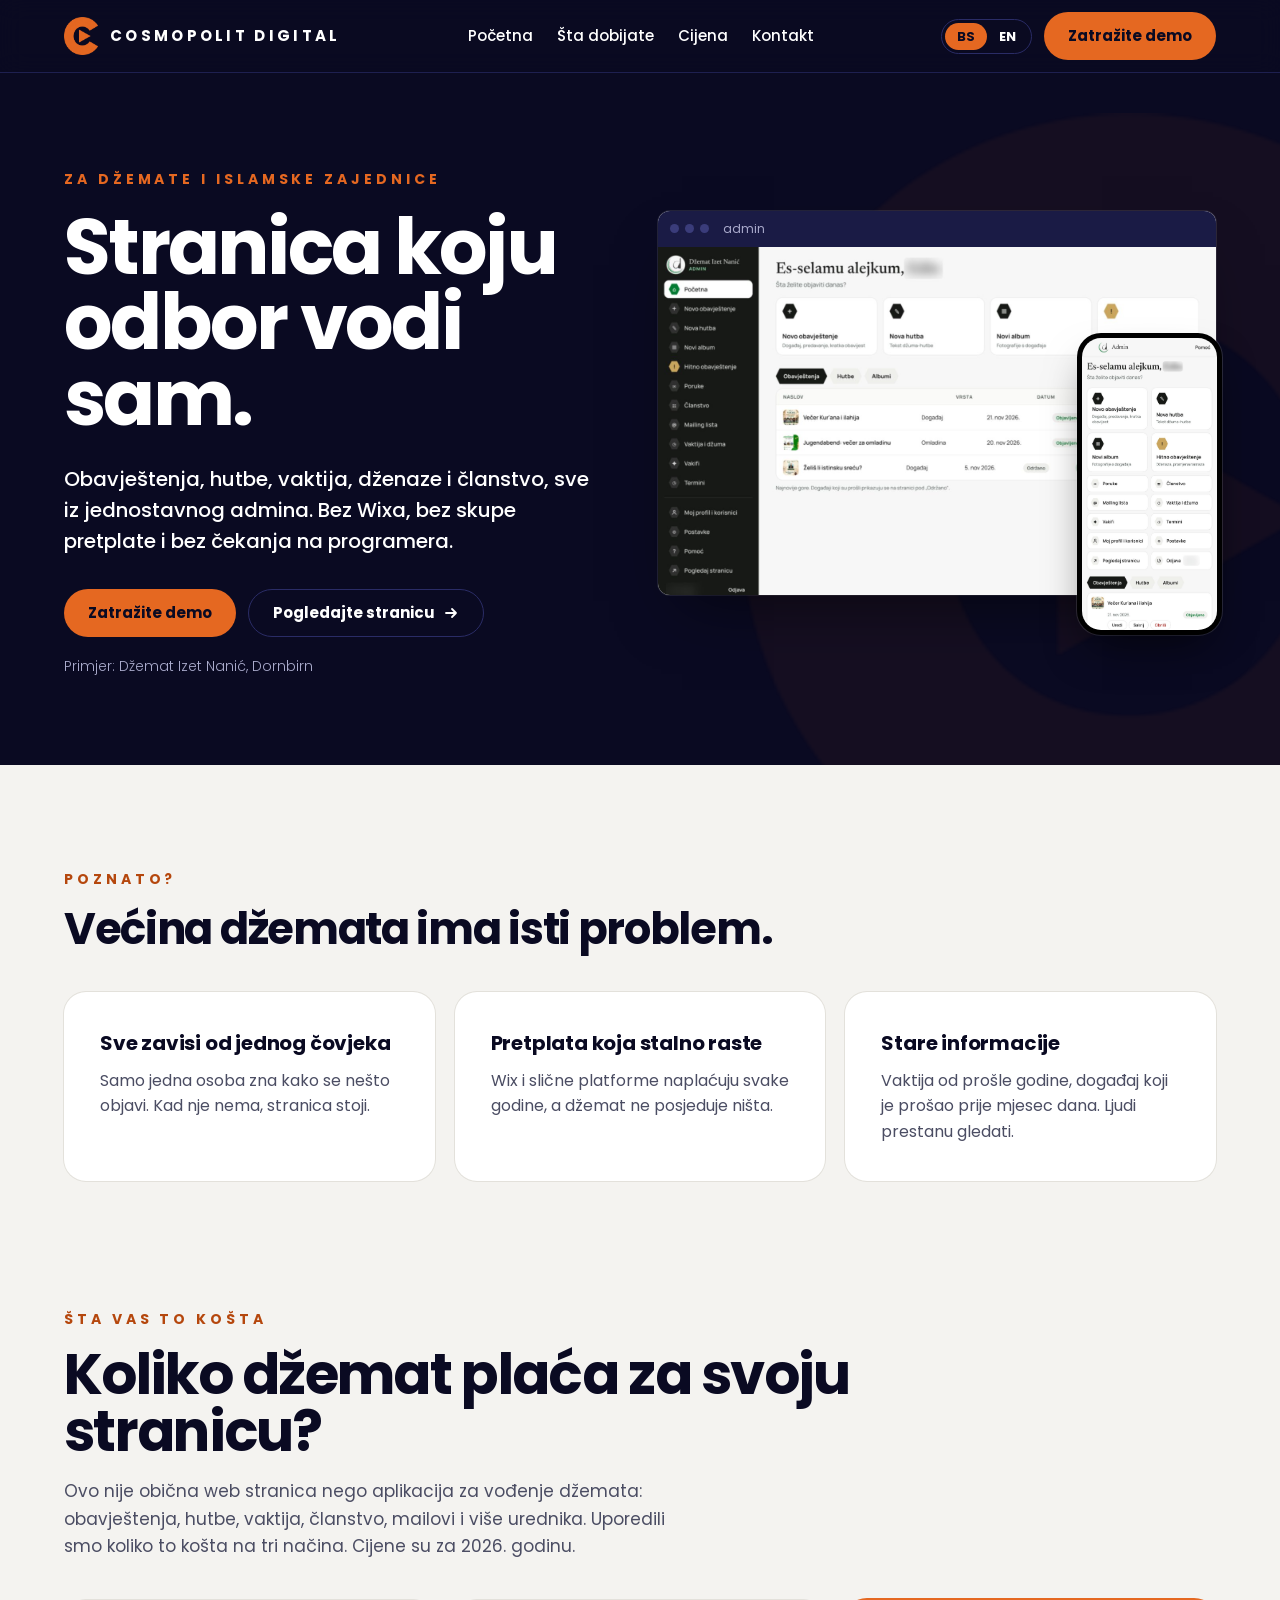
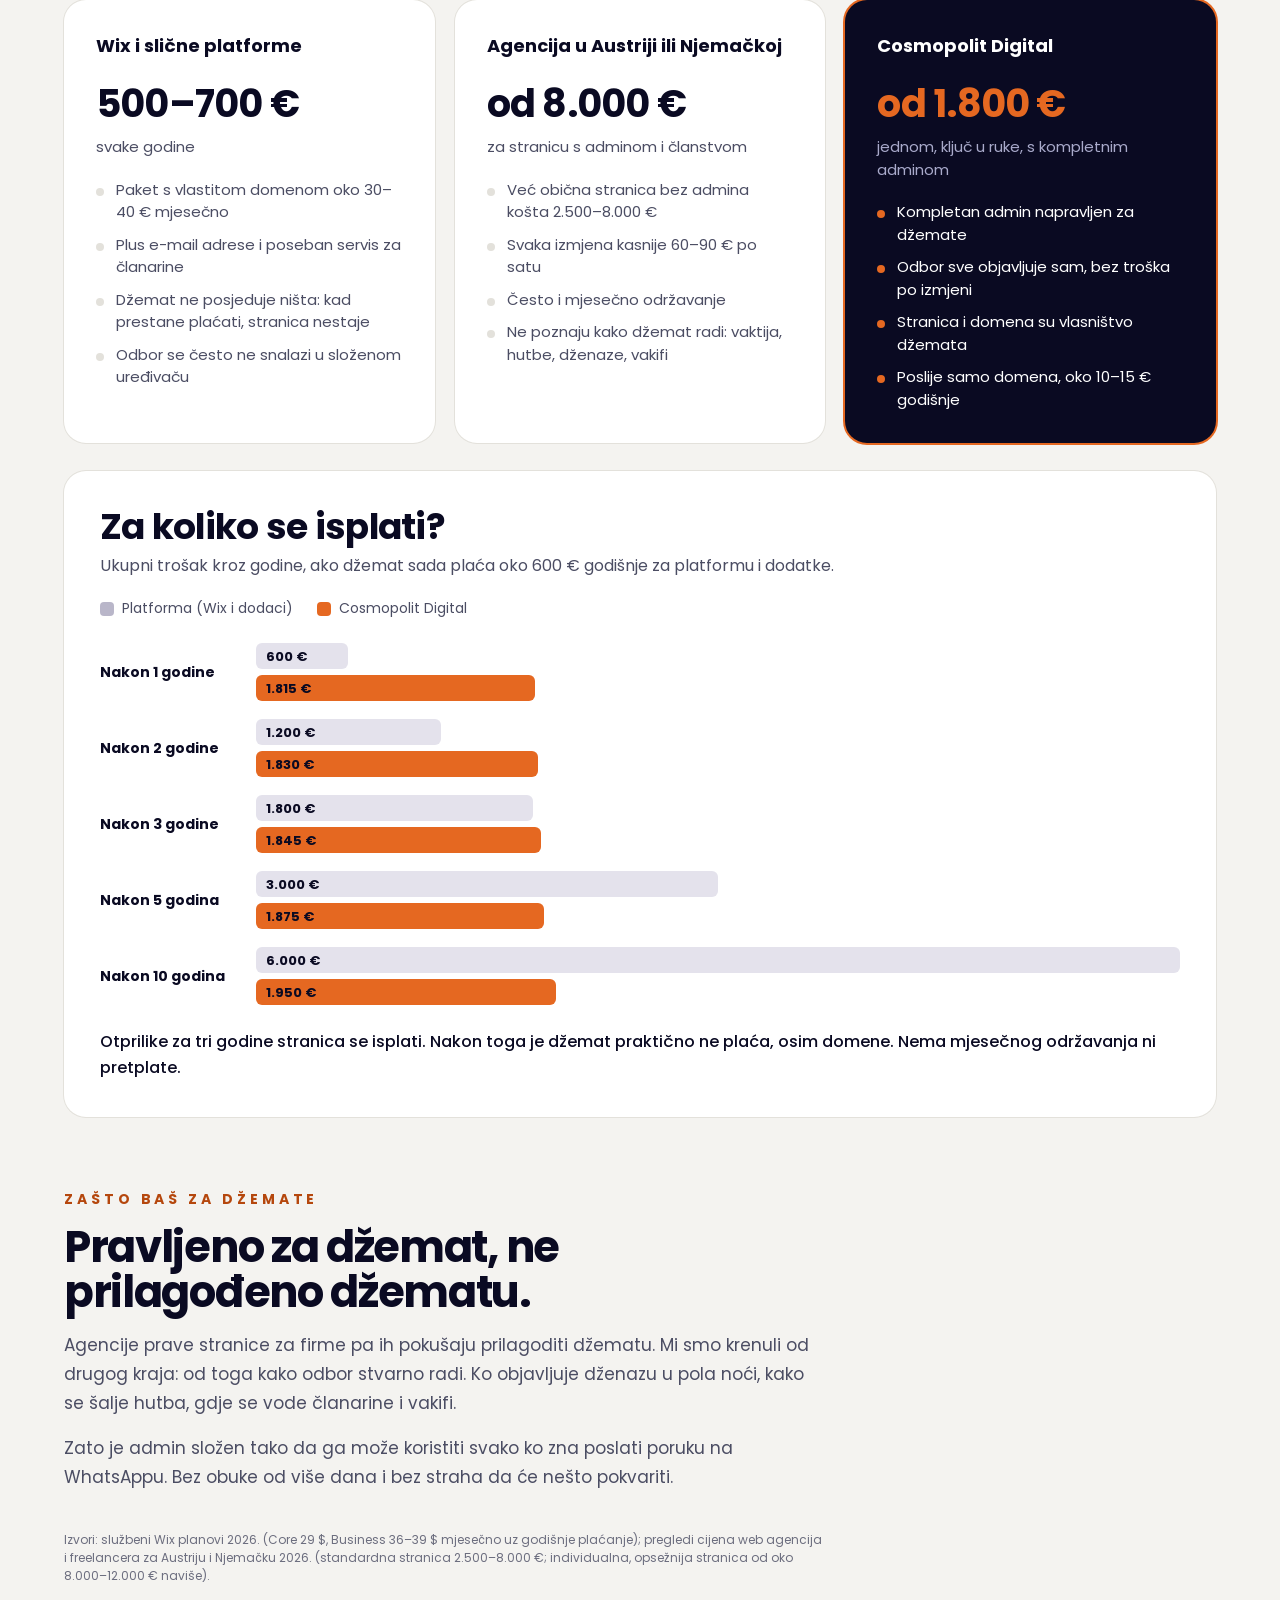
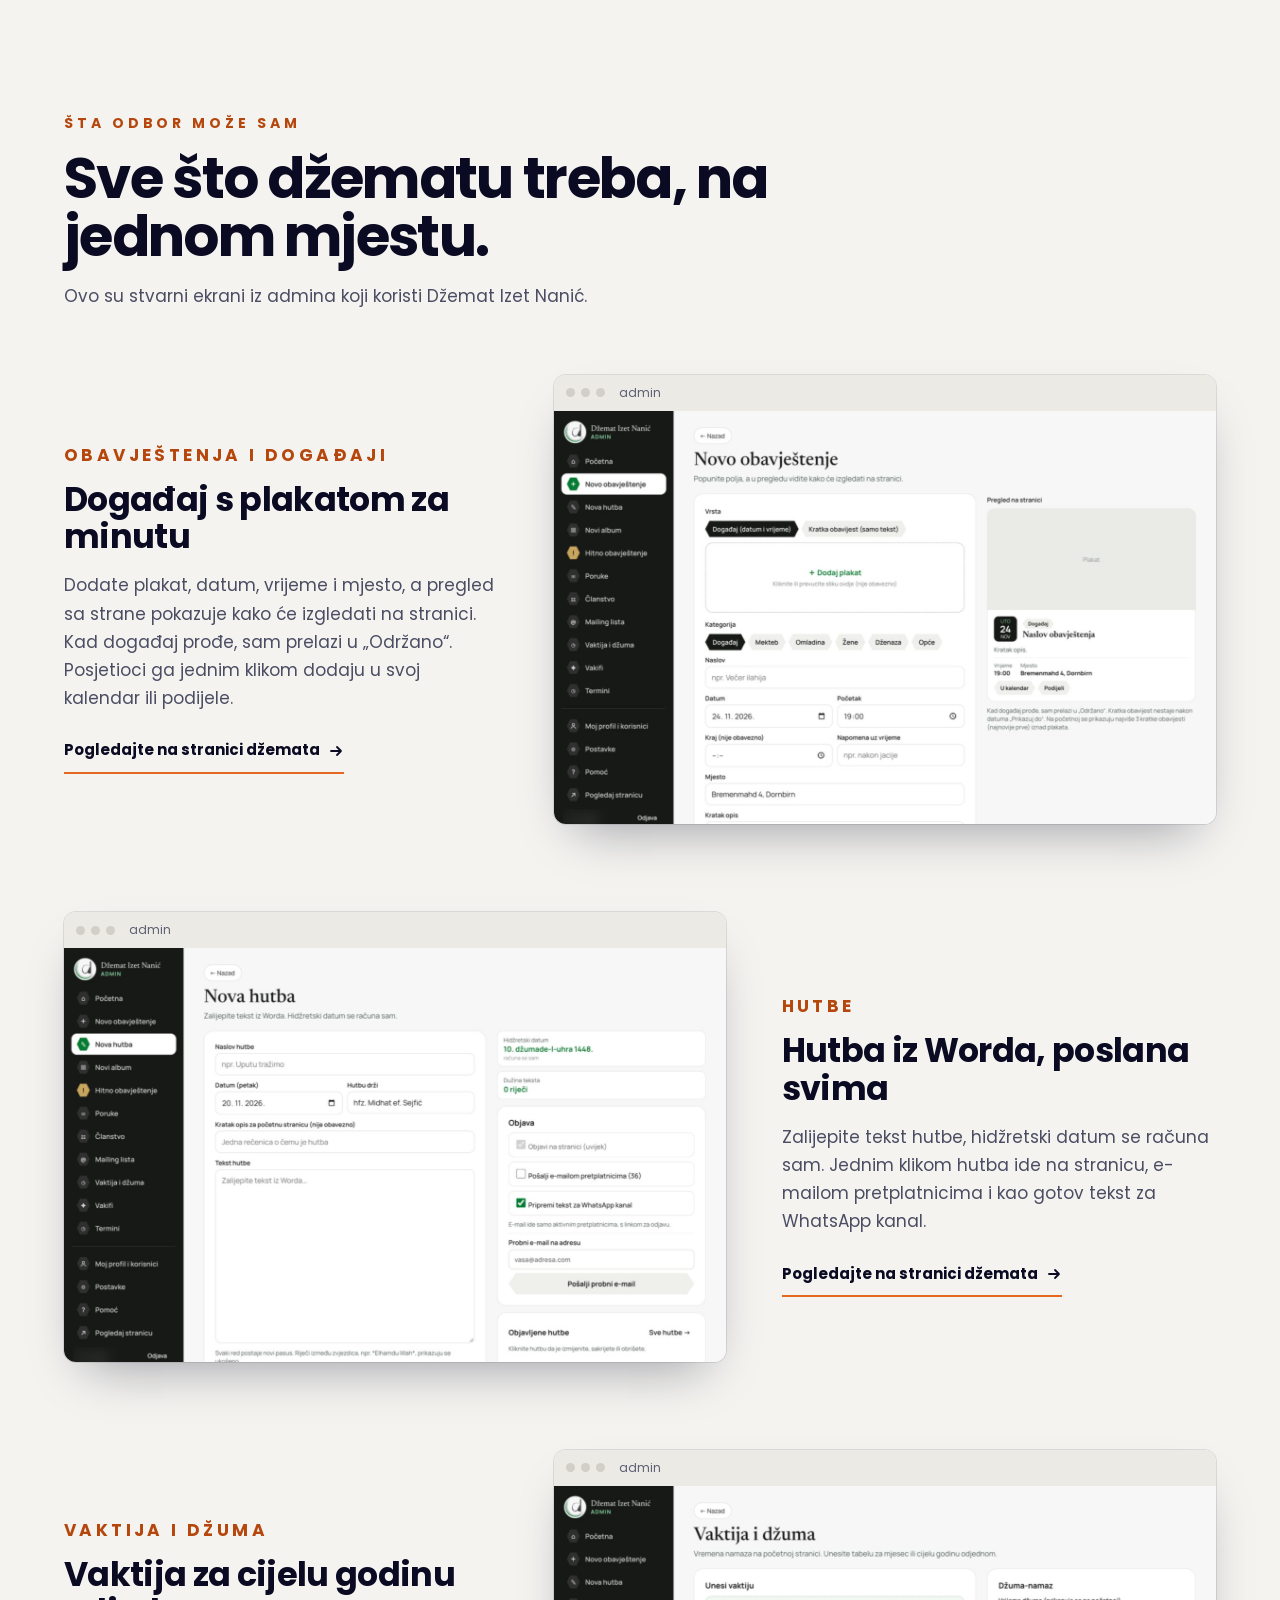
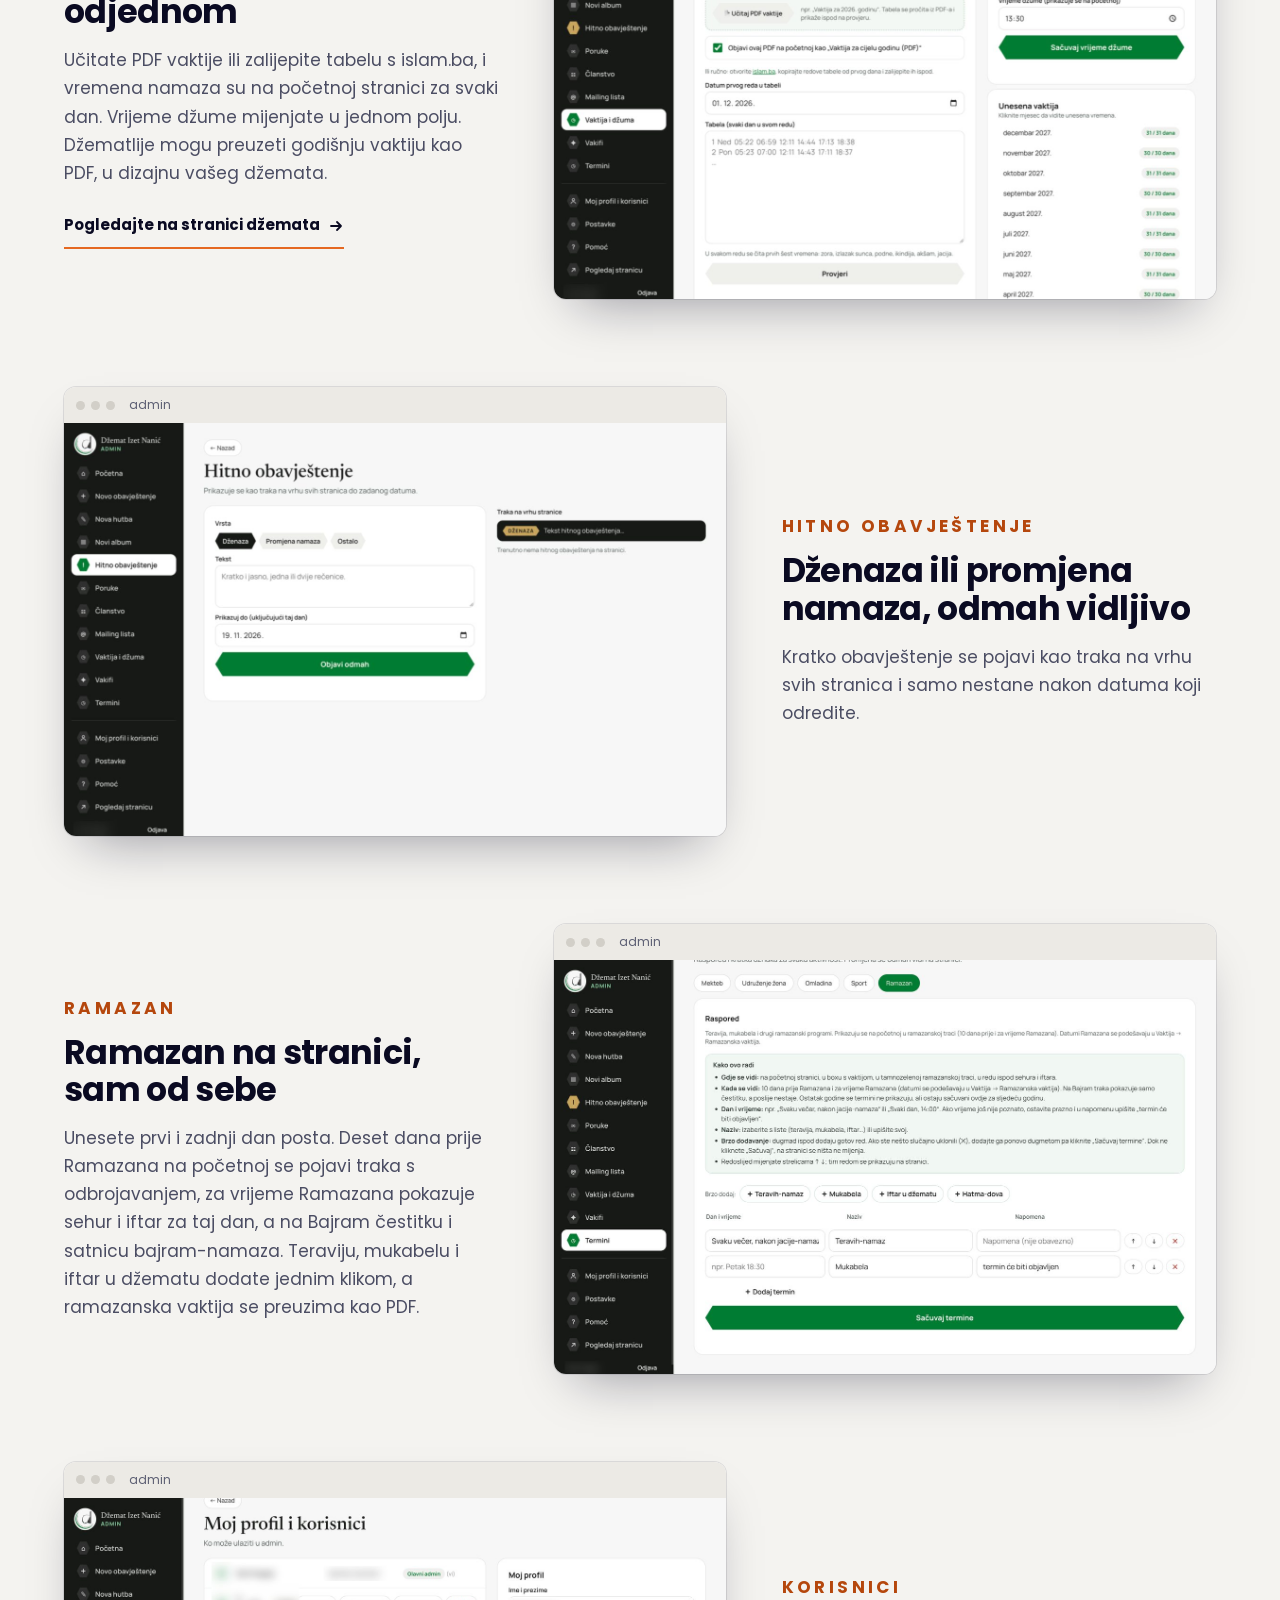
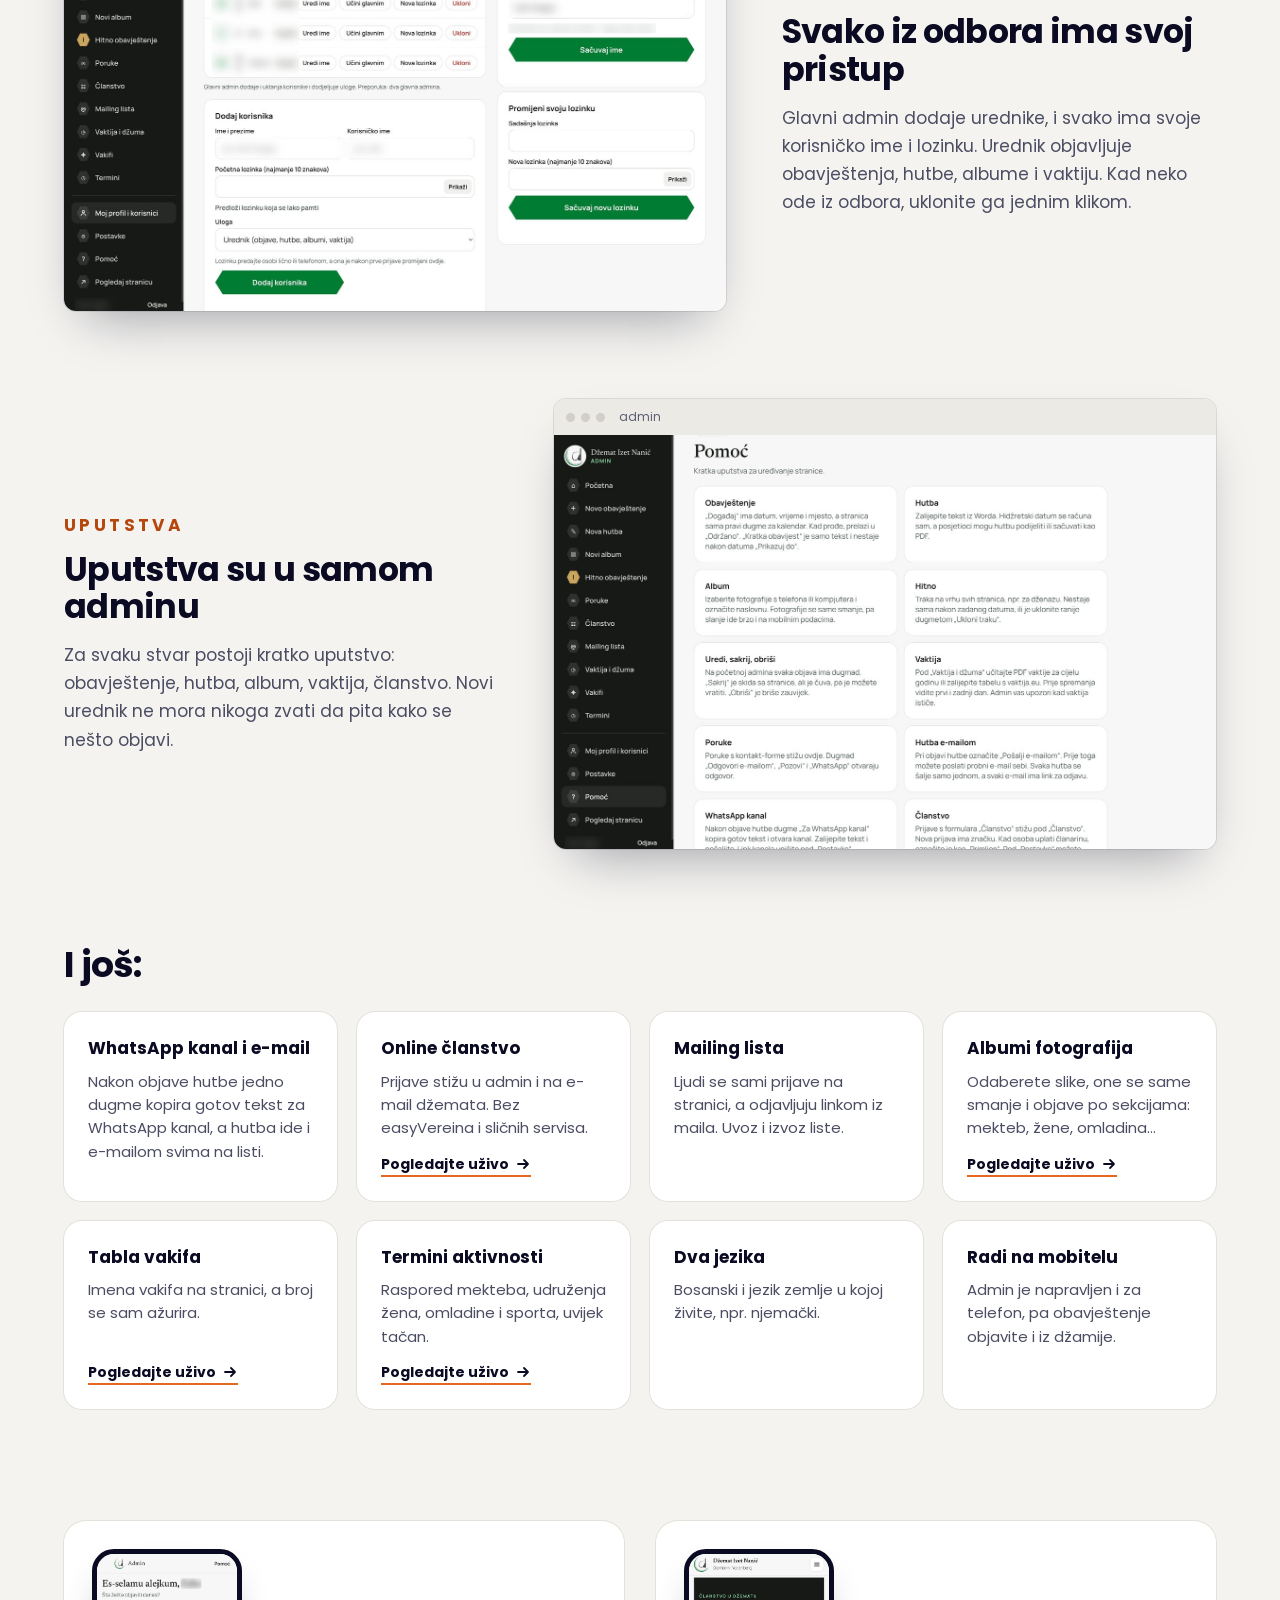
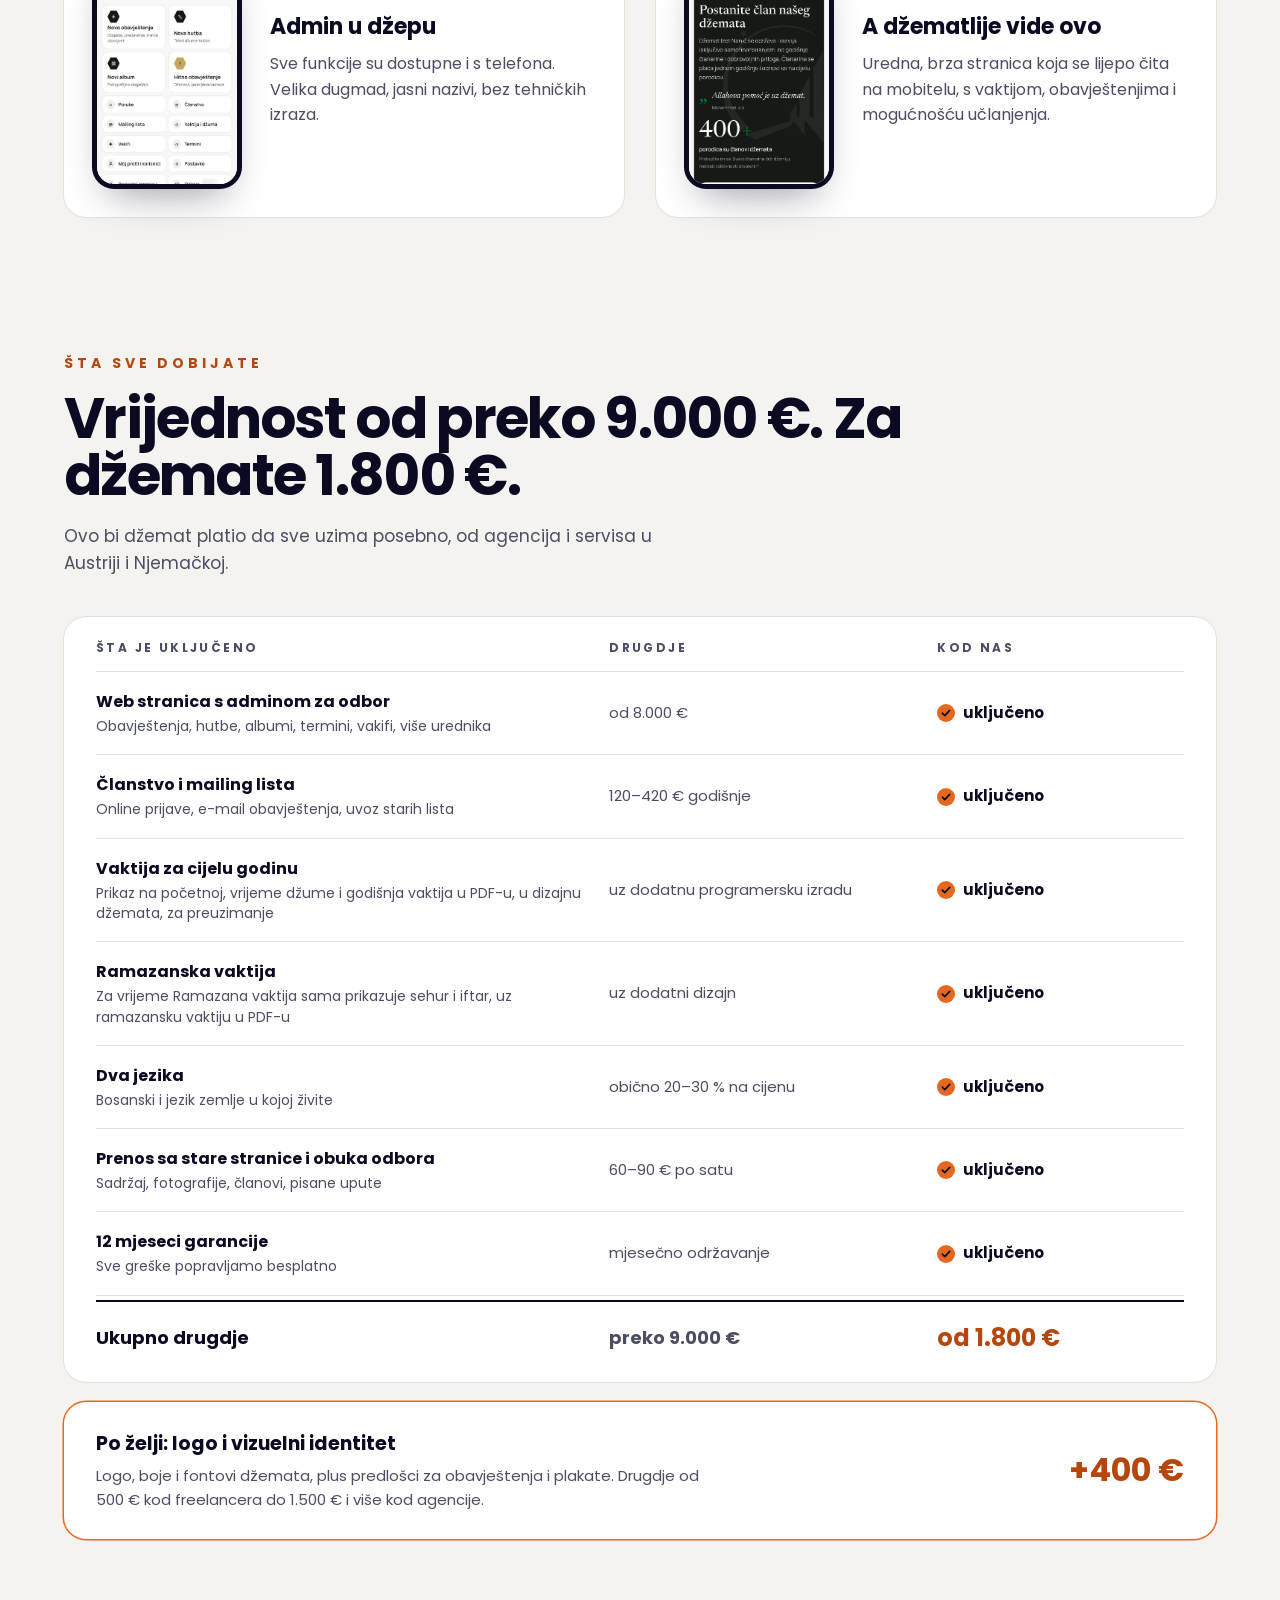
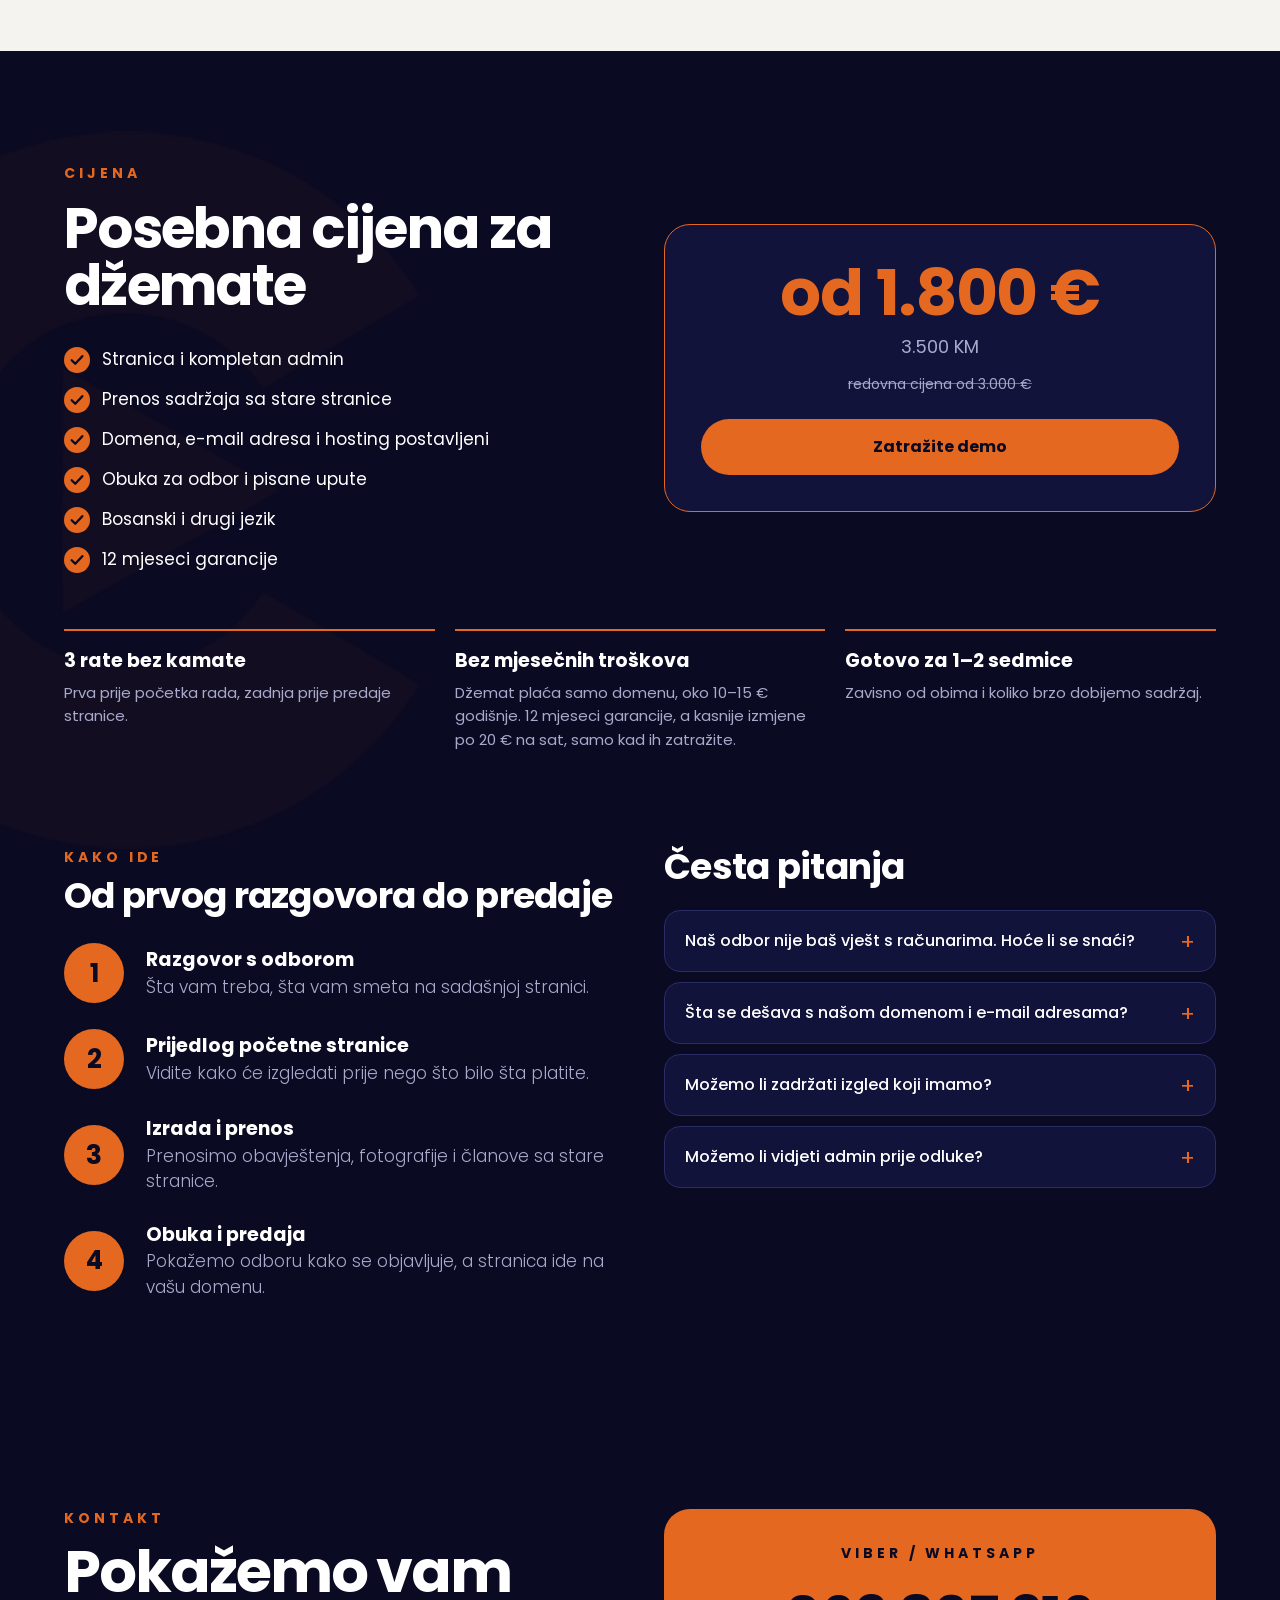
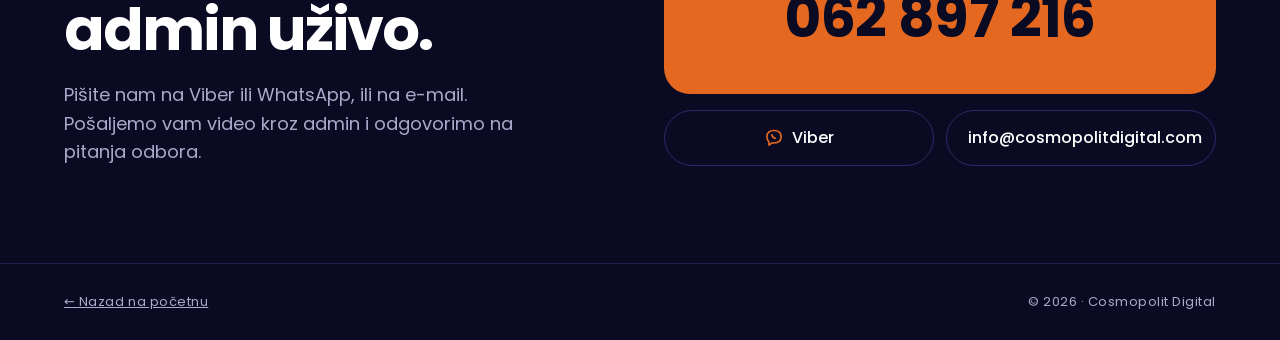
==== public/dzemati/index.html @ 32f43a06 "Cache-bust the stylesheet so browsers load the latest CSS Co-Authored-By: Claude Opus 5.5 <noreply@a" ====
<!doctype html>
<html lang="bs">
<head>
<meta charset="utf-8">
<meta name="viewport" content="width=device-width, initial-scale=1">
<title>Web stranica za džemat i islamsku zajednicu, s adminom | Cosmopolit Digital</title>
<meta name="description" content="Web stranica s adminom za džemate i islamske zajednice: obavještenja, hutbe, vaktija, članstvo i dženaze. Odbor sve objavljuje sam. Od 1.800 €.">
<meta name="theme-color" content="#0A0A22">
<link rel="canonical" href="https://cosmopolitdigital.com/dzemati/">
<link rel="alternate" hreflang="bs" href="https://cosmopolitdigital.com/dzemati/">
<link rel="alternate" hreflang="en" href="https://cosmopolitdigital.com/en/dzemati/">
<meta property="og:type" content="website">
<meta property="og:title" content="Web stranica za džemat i islamsku zajednicu, s adminom | Cosmopolit Digital">
<meta property="og:description" content="Web stranica s adminom za džemate i islamske zajednice: obavještenja, hutbe, vaktija, članstvo i dženaze. Odbor sve objavljuje sam. Od 1.800 €.">
<meta property="og:image" content="https://cosmopolitdigital.com/assets/img/dz/og-dzemati.jpg">
<meta property="og:url" content="https://cosmopolitdigital.com/dzemati/">
<meta name="twitter:card" content="summary_large_image">
<link rel="icon" type="image/png" sizes="32x32" href="../favicon-32.png">
<link rel="apple-touch-icon" href="../apple-touch-icon.png">
<link rel="preload" href="../assets/fonts/poppins-bold.woff" as="font" type="font/woff" crossorigin>
<link rel="stylesheet" href="../assets/css/site.css?v=faf9a2c9">
<script type="application/ld+json">
{"@context":"https://schema.org","@type":"Service","name":"Web stranica za d\u017eemat i islamsku zajednicu, s adminom | Cosmopolit Digital","description":"Web stranica s adminom za d\u017eemate i islamske zajednice: obavje\u0161tenja, hutbe, vaktija, \u010dlanstvo i d\u017eenaze. Odbor sve objavljuje sam. Od 1.800 \u20ac.","url":"https://cosmopolitdigital.com/dzemati/","inLanguage":"bs","serviceType":"Web design","areaServed":["AT","DE","CH","BA"],"offers":{"@type":"Offer","price":"1800","priceCurrency":"EUR"},"provider":{"@type":"ProfessionalService","name":"Cosmopolit Digital","url":"https://cosmopolitdigital.com/","telephone":"+38762897216","email":"info@cosmopolitdigital.com"}}
</script>
</head>
<body>
<a class="skip" href="#main">Preskoči na sadržaj</a>

<header class="site-header">
  <div class="wrap">
    <a class="brand" href="../" aria-label="Cosmopolit Digital">
      <img src="../assets/img/logo-mark.png" alt="" width="34" height="38">
      <span>COSMOPOLIT DIGITAL</span>
    </a>
    <nav class="nav" id="nav" aria-label="Glavni meni">
      <a href="../">Početna</a>
      <a href="#funkcije">Šta dobijate</a>
      <a href="#cijena">Cijena</a>
      <a href="#kontakt">Kontakt</a>
      <div class="nav-lang">
<span aria-current="true">BS</span><a href="../en/dzemati/" lang="en" hreflang="en">EN</a>
      </div>
    </nav>
    <div class="header-right">
      <div class="lang">
<span aria-current="true">BS</span><a href="../en/dzemati/" lang="en" hreflang="en">EN</a>
      </div>
      <a class="btn btn-orange" href="#kontakt">Zatražite demo</a>
      <button class="menu-btn" type="button" aria-controls="nav" aria-expanded="false" aria-label="Meni">
        <svg width="20" height="20" viewBox="0 0 20 20" fill="none" aria-hidden="true"><path d="M3 6h14M3 10h14M3 14h14" stroke="currentColor" stroke-width="1.8" stroke-linecap="round"/></svg>
      </button>
    </div>
  </div>
</header>

<main id="main">

<!-- HERO -->
<section class="hero has-mark">
  <img class="mark" src="../assets/img/logo-mark.png" alt="" aria-hidden="true" style="right:-180px;top:40px">
  <div class="wrap">
    <div class="hero-copy">
      <p class="eyebrow">ZA DŽEMATE I ISLAMSKE ZAJEDNICE</p>
      <h1 class="h-xl">Stranica koju odbor vodi sam.</h1>
      <p class="lead">Obavještenja, hutbe, vaktija, dženaze i članstvo, sve iz jednostavnog admina. Bez Wixa, bez skupe pretplate i bez čekanja na programera.</p>
      <div style="display:flex;flex-wrap:wrap;gap:12px;margin-top:32px">
        <a class="btn btn-orange" href="#kontakt">Zatražite demo</a>
        <a class="btn btn-ghost" href="https://dzematizetnanic.com" target="_blank" rel="noopener">Pogledajte stranicu <svg width="16" height="16" viewBox="0 0 16 16" fill="none" aria-hidden="true"><path d="M3 8h10M9 4l4 4-4 4" stroke="currentColor" stroke-width="1.8" stroke-linecap="round" stroke-linejoin="round"/></svg></a>
      </div>
      <p class="sub" style="margin-top:18px;font-size:14px">Primjer: Džemat Izet Nanić, Dornbirn</p>
    </div>
    <div class="hero-visual">
      <div class="devices">
        <div class="browser"><div class="browser-bar"><i></i><i></i><i></i><span>admin</span></div>
          <img src="../assets/img/dz/admin-home.jpg" alt="Admin za džemat na računaru i mobitelu" width="1400" height="875" fetchpriority="high"></div>
        <div class="phone"><img src="../assets/img/dz/admin-mobile.jpg" alt="Admin za džemat na mobitelu" width="750" height="1630"></div>
      </div>
    </div>
  </div>
</section>

<!-- PROBLEM -->
<div class="light">
<section class="wrap section">
  <p class="eyebrow" style="margin-bottom:16px">POZNATO?</p>
  <h2 class="h-md" style="max-width:760px">Većina džemata ima isti problem.</h2>
  <div class="grid-3" style="margin-top:40px">
    <div class="card-light audience"><h3 style="font-size:20px">Sve zavisi od jednog čovjeka</h3><p class="muted">Samo jedna osoba zna kako se nešto objavi. Kad nje nema, stranica stoji.</p></div>
    <div class="card-light audience"><h3 style="font-size:20px">Pretplata koja stalno raste</h3><p class="muted">Wix i slične platforme naplaćuju svake godine, a džemat ne posjeduje ništa.</p></div>
    <div class="card-light audience"><h3 style="font-size:20px">Stare informacije</h3><p class="muted">Vaktija od prošle godine, događaj koji je prošao prije mjesec dana. Ljudi prestanu gledati.</p></div>
  </div>
</section>

<!-- COST -->
<section id="troskovi" class="wrap section" style="padding-top:88px">
  <p class="eyebrow" style="margin-bottom:16px">ŠTA VAS TO KOŠTA</p>
  <h2 class="h-lg" style="max-width:820px">Koliko džemat plaća za svoju stranicu?</h2>
  <p class="sub" style="margin-top:18px;max-width:620px;font-size:17px">Ovo nije obična web stranica nego aplikacija za vođenje džemata: obavještenja, hutbe, vaktija, članstvo, mailovi i više urednika. Uporedili smo koliko to košta na tri načina. Cijene su za 2026. godinu.</p>
  <div class="grid-3 cost-grid" style="margin-top:40px">
    <div class="card-light price cost-card">
      <h3>Wix i slične platforme</h3>
      <p class="amount">500–700 €</p>
      <p class="muted cost-unit">svake godine</p>
      <ul class="cost-points"><li>Paket s vlastitom domenom oko 30–40 € mjesečno</li><li>Plus e-mail adrese i poseban servis za članarine</li><li>Džemat ne posjeduje ništa: kad prestane plaćati, stranica nestaje</li><li>Odbor se često ne snalazi u složenom uređivaču</li></ul>
    </div>
    <div class="card-light price cost-card">
      <h3>Agencija u Austriji ili Njemačkoj</h3>
      <p class="amount">od 8.000 €</p>
      <p class="muted cost-unit">za stranicu s adminom i članstvom</p>
      <ul class="cost-points"><li>Već obična stranica bez admina košta 2.500–8.000 €</li><li>Svaka izmjena kasnije 60–90 € po satu</li><li>Često i mjesečno održavanje</li><li>Ne poznaju kako džemat radi: vaktija, hutbe, dženaze, vakifi</li></ul>
    </div>
    <div class="price price-dark cost-card">
      <h3>Cosmopolit Digital</h3>
      <p class="amount">od 1.800 €</p>
      <p class=" cost-unit">jednom, ključ u ruke, s kompletnim adminom</p>
      <ul class="cost-points"><li>Kompletan admin napravljen za džemate</li><li>Odbor sve objavljuje sam, bez troška po izmjeni</li><li>Stranica i domena su vlasništvo džemata</li><li>Poslije samo domena, oko 10–15 € godišnje</li></ul>
    </div>
  </div>

  <div class="payback card-light">
    <h3 class="h-sm">Za koliko se isplati?</h3>
    <p class="muted" style="margin-top:8px">Ukupni trošak kroz godine, ako džemat sada plaća oko 600 € godišnje za platformu i dodatke.</p>
    <div class="pb-legend"><span><i class="pb-a"></i>Platforma (Wix i dodaci)</span><span><i class="pb-b"></i>Cosmopolit Digital</span></div>
    <div class="pb-rows">
      <div class="pb-row">
        <span class="pb-year">Nakon 1 godine</span>
        <div class="pb-bars">
          <div class="pb-bar pb-a" style="width:10.0%"><span>600 €</span></div>
          <div class="pb-bar pb-b" style="width:30.2%"><span>1.815 €</span></div>
        </div>
      </div>
      <div class="pb-row">
        <span class="pb-year">Nakon 2 godine</span>
        <div class="pb-bars">
          <div class="pb-bar pb-a" style="width:20.0%"><span>1.200 €</span></div>
          <div class="pb-bar pb-b" style="width:30.5%"><span>1.830 €</span></div>
        </div>
      </div>
      <div class="pb-row">
        <span class="pb-year">Nakon 3 godine</span>
        <div class="pb-bars">
          <div class="pb-bar pb-a" style="width:30.0%"><span>1.800 €</span></div>
          <div class="pb-bar pb-b" style="width:30.8%"><span>1.845 €</span></div>
        </div>
      </div>
      <div class="pb-row">
        <span class="pb-year">Nakon 5 godina</span>
        <div class="pb-bars">
          <div class="pb-bar pb-a" style="width:50.0%"><span>3.000 €</span></div>
          <div class="pb-bar pb-b" style="width:31.2%"><span>1.875 €</span></div>
        </div>
      </div>
      <div class="pb-row">
        <span class="pb-year">Nakon 10 godina</span>
        <div class="pb-bars">
          <div class="pb-bar pb-a" style="width:100.0%"><span>6.000 €</span></div>
          <div class="pb-bar pb-b" style="width:32.5%"><span>1.950 €</span></div>
        </div>
      </div>
    </div>
    <p class="pb-note">Otprilike za tri godine stranica se isplati. Nakon toga je džemat praktično ne plaća, osim domene. Nema mjesečnog održavanja ni pretplate.</p>
  </div>

  <div class="why">
    <p class="eyebrow" style="margin-bottom:14px">ZAŠTO BAŠ ZA DŽEMATE</p>
    <h3 class="h-md">Pravljeno za džemat, ne prilagođeno džematu.</h3>
<p class="why-p">Agencije prave stranice za firme pa ih pokušaju prilagoditi džematu. Mi smo krenuli od drugog kraja: od toga kako odbor stvarno radi. Ko objavljuje dženazu u pola noći, kako se šalje hutba, gdje se vode članarine i vakifi.</p><p class="why-p">Zato je admin složen tako da ga može koristiti svako ko zna poslati poruku na WhatsAppu. Bez obuke od više dana i bez straha da će nešto pokvariti.</p>  </div>
  <p class="cost-src">Izvori: službeni Wix planovi 2026. (Core 29 $, Business 36–39 $ mjesečno uz godišnje plaćanje); pregledi cijena web agencija i freelancera za Austriju i Njemačku 2026. (standardna stranica 2.500–8.000 €; individualna, opsežnija stranica od oko 8.000–12.000 € naviše).</p>
</section>

<!-- FEATURES -->
<section id="funkcije" class="wrap section" style="padding-top:88px">
  <p class="eyebrow" style="margin-bottom:16px">ŠTA ODBOR MOŽE SAM</p>
  <h2 class="h-lg" style="max-width:820px">Sve što džematu treba, na jednom mjestu.</h2>
  <p class="sub" style="margin-top:18px;max-width:620px;font-size:17px">Ovo su stvarni ekrani iz admina koji koristi Džemat Izet Nanić.</p>
  <div class="features">
    <article class="feature">
      <div class="feature-copy">
        <p class="tag">OBAVJEŠTENJA I DOGAĐAJI</p>
        <h3>Događaj s plakatom za minutu</h3>
        <p class="muted">Dodate plakat, datum, vrijeme i mjesto, a pregled sa strane pokazuje kako će izgledati na stranici. Kad događaj prođe, sam prelazi u „Održano“. Posjetioci ga jednim klikom dodaju u svoj kalendar ili podijele.</p>
<a class="link-arrow" href="https://dzematizetnanic.com/obavjestenja.html" target="_blank" rel="noopener">Pogledajte na stranici džemata <svg width="16" height="16" viewBox="0 0 16 16" fill="none" aria-hidden="true"><path d="M3 8h10M9 4l4 4-4 4" stroke="currentColor" stroke-width="1.8" stroke-linecap="round" stroke-linejoin="round"/></svg></a>      </div>
      <div class="feature-shot">
        <div class="browser"><div class="browser-bar"><i></i><i></i><i></i><span>admin</span></div>
          <img src="../assets/img/dz/admin-obavjestenje.jpg" alt="Admin: unos novog obavještenja s plakatom i pregledom" width="1400" height="875" loading="lazy"></div>
      </div>
    </article>
    <article class="feature flip">
      <div class="feature-copy">
        <p class="tag">HUTBE</p>
        <h3>Hutba iz Worda, poslana svima</h3>
        <p class="muted">Zalijepite tekst hutbe, hidžretski datum se računa sam. Jednim klikom hutba ide na stranicu, e-mailom pretplatnicima i kao gotov tekst za WhatsApp kanal.</p>
<a class="link-arrow" href="https://dzematizetnanic.com/hutbe.html" target="_blank" rel="noopener">Pogledajte na stranici džemata <svg width="16" height="16" viewBox="0 0 16 16" fill="none" aria-hidden="true"><path d="M3 8h10M9 4l4 4-4 4" stroke="currentColor" stroke-width="1.8" stroke-linecap="round" stroke-linejoin="round"/></svg></a>      </div>
      <div class="feature-shot">
        <div class="browser"><div class="browser-bar"><i></i><i></i><i></i><span>admin</span></div>
          <img src="../assets/img/dz/admin-hutba.jpg" alt="Admin: unos hutbe sa slanjem e-mailom i WhatsApp tekstom" width="1400" height="875" loading="lazy"></div>
      </div>
    </article>
    <article class="feature">
      <div class="feature-copy">
        <p class="tag">VAKTIJA I DŽUMA</p>
        <h3>Vaktija za cijelu godinu odjednom</h3>
        <p class="muted">Učitate PDF vaktije ili zalijepite tabelu s islam.ba, i vremena namaza su na početnoj stranici za svaki dan. Vrijeme džume mijenjate u jednom polju. Džematlije mogu preuzeti godišnju vaktiju kao PDF, u dizajnu vašeg džemata.</p>
<a class="link-arrow" href="https://dzematizetnanic.com/" target="_blank" rel="noopener">Pogledajte na stranici džemata <svg width="16" height="16" viewBox="0 0 16 16" fill="none" aria-hidden="true"><path d="M3 8h10M9 4l4 4-4 4" stroke="currentColor" stroke-width="1.8" stroke-linecap="round" stroke-linejoin="round"/></svg></a>      </div>
      <div class="feature-shot">
        <div class="browser"><div class="browser-bar"><i></i><i></i><i></i><span>admin</span></div>
          <img src="../assets/img/dz/admin-vaktija.jpg" alt="Admin: unos vaktije iz PDF-a i vrijeme džume" width="1400" height="875" loading="lazy"></div>
      </div>
    </article>
    <article class="feature flip">
      <div class="feature-copy">
        <p class="tag">HITNO OBAVJEŠTENJE</p>
        <h3>Dženaza ili promjena namaza, odmah vidljivo</h3>
        <p class="muted">Kratko obavještenje se pojavi kao traka na vrhu svih stranica i samo nestane nakon datuma koji odredite.</p>
      </div>
      <div class="feature-shot">
        <div class="browser"><div class="browser-bar"><i></i><i></i><i></i><span>admin</span></div>
          <img src="../assets/img/dz/admin-hitno.jpg" alt="Admin: hitno obavještenje za dženazu ili promjenu namaza" width="1400" height="875" loading="lazy"></div>
      </div>
    </article>
    <article class="feature">
      <div class="feature-copy">
        <p class="tag">RAMAZAN</p>
        <h3>Ramazan na stranici, sam od sebe</h3>
        <p class="muted">Unesete prvi i zadnji dan posta. Deset dana prije Ramazana na početnoj se pojavi traka s odbrojavanjem, za vrijeme Ramazana pokazuje sehur i iftar za taj dan, a na Bajram čestitku i satnicu bajram-namaza. Teraviju, mukabelu i iftar u džematu dodate jednim klikom, a ramazanska vaktija se preuzima kao PDF.</p>
      </div>
      <div class="feature-shot">
        <div class="browser"><div class="browser-bar"><i></i><i></i><i></i><span>admin</span></div>
          <img src="../assets/img/dz/admin-ramazan.jpg" alt="Admin: ramazanski program s teravijom i mukabelom" width="1400" height="875" loading="lazy"></div>
      </div>
    </article>
    <article class="feature flip">
      <div class="feature-copy">
        <p class="tag">KORISNICI</p>
        <h3>Svako iz odbora ima svoj pristup</h3>
        <p class="muted">Glavni admin dodaje urednike, i svako ima svoje korisničko ime i lozinku. Urednik objavljuje obavještenja, hutbe, albume i vaktiju. Kad neko ode iz odbora, uklonite ga jednim klikom.</p>
      </div>
      <div class="feature-shot">
        <div class="browser"><div class="browser-bar"><i></i><i></i><i></i><span>admin</span></div>
          <img src="../assets/img/dz/admin-korisnici.jpg" alt="Admin: korisnici i uloge u odboru" width="1400" height="875" loading="lazy"></div>
      </div>
    </article>
    <article class="feature">
      <div class="feature-copy">
        <p class="tag">UPUTSTVA</p>
        <h3>Uputstva su u samom adminu</h3>
        <p class="muted">Za svaku stvar postoji kratko uputstvo: obavještenje, hutba, album, vaktija, članstvo. Novi urednik ne mora nikoga zvati da pita kako se nešto objavi.</p>
      </div>
      <div class="feature-shot">
        <div class="browser"><div class="browser-bar"><i></i><i></i><i></i><span>admin</span></div>
          <img src="../assets/img/dz/admin-pomoc.jpg" alt="Admin: stranica s kratkim uputstvima" width="1400" height="875" loading="lazy"></div>
      </div>
    </article>
  </div>

  <h3 class="h-sm" style="margin-top:96px;margin-bottom:28px">I još:</h3>
  <ul class="more-grid">
<li><strong>WhatsApp kanal i e-mail</strong><span class="muted">Nakon objave hutbe jedno dugme kopira gotov tekst za WhatsApp kanal, a hutba ide i e-mailom svima na listi.</span></li><li><strong>Online članstvo</strong><span class="muted">Prijave stižu u admin i na e-mail džemata. Bez easyVereina i sličnih servisa.</span><a class="more-link" href="https://dzematizetnanic.com/clanstvo.html" target="_blank" rel="noopener">Pogledajte uživo <svg width="16" height="16" viewBox="0 0 16 16" fill="none" aria-hidden="true"><path d="M3 8h10M9 4l4 4-4 4" stroke="currentColor" stroke-width="1.8" stroke-linecap="round" stroke-linejoin="round"/></svg></a></li><li><strong>Mailing lista</strong><span class="muted">Ljudi se sami prijave na stranici, a odjavljuju linkom iz maila. Uvoz i izvoz liste.</span></li><li><strong>Albumi fotografija</strong><span class="muted">Odaberete slike, one se same smanje i objave po sekcijama: mekteb, žene, omladina…</span><a class="more-link" href="https://dzematizetnanic.com/galerija.html" target="_blank" rel="noopener">Pogledajte uživo <svg width="16" height="16" viewBox="0 0 16 16" fill="none" aria-hidden="true"><path d="M3 8h10M9 4l4 4-4 4" stroke="currentColor" stroke-width="1.8" stroke-linecap="round" stroke-linejoin="round"/></svg></a></li><li><strong>Tabla vakifa</strong><span class="muted">Imena vakifa na stranici, a broj se sam ažurira.</span><a class="more-link" href="https://dzematizetnanic.com/vakifi.html" target="_blank" rel="noopener">Pogledajte uživo <svg width="16" height="16" viewBox="0 0 16 16" fill="none" aria-hidden="true"><path d="M3 8h10M9 4l4 4-4 4" stroke="currentColor" stroke-width="1.8" stroke-linecap="round" stroke-linejoin="round"/></svg></a></li><li><strong>Termini aktivnosti</strong><span class="muted">Raspored mekteba, udruženja žena, omladine i sporta, uvijek tačan.</span><a class="more-link" href="https://dzematizetnanic.com/aktivnosti.html" target="_blank" rel="noopener">Pogledajte uživo <svg width="16" height="16" viewBox="0 0 16 16" fill="none" aria-hidden="true"><path d="M3 8h10M9 4l4 4-4 4" stroke="currentColor" stroke-width="1.8" stroke-linecap="round" stroke-linejoin="round"/></svg></a></li><li><strong>Dva jezika</strong><span class="muted">Bosanski i jezik zemlje u kojoj živite, npr. njemački.</span></li><li><strong>Radi na mobitelu</strong><span class="muted">Admin je napravljen i za telefon, pa obavještenje objavite i iz džamije.</span></li>  </ul>
</section>

<!-- PHONES -->
<section class="wrap section" style="padding-top:72px;padding-bottom:112px">
  <div class="grid-2 phones-row">
    <div class="phone-pair">
      <img src="../assets/img/dz/admin-mobile.jpg" alt="Admin za džemat na mobitelu" width="750" height="1630" loading="lazy">
      <div><h3>Admin u džepu</h3><p class="muted">Sve funkcije su dostupne i s telefona. Velika dugmad, jasni nazivi, bez tehničkih izraza.</p></div>
    </div>
    <div class="phone-pair">
      <img src="../assets/img/dz/site-clanstvo.jpg" alt="Stranica džemata na mobitelu: online članstvo" width="750" height="1630" loading="lazy">
      <div><h3>A džematlije vide ovo</h3><p class="muted">Uredna, brza stranica koja se lijepo čita na mobitelu, s vaktijom, obavještenjima i mogućnošću učlanjenja.</p></div>
    </div>
  </div>
</section>

<!-- VALUE -->
<section id="vrijednost" class="wrap section" style="padding-top:24px;padding-bottom:112px">
  <p class="eyebrow" style="margin-bottom:16px">ŠTA SVE DOBIJATE</p>
  <h2 class="h-lg" style="max-width:860px">Vrijednost od preko 9.000 €. Za džemate 1.800 €.</h2>
  <p class="sub" style="margin-top:18px;max-width:640px;font-size:17px">Ovo bi džemat platio da sve uzima posebno, od agencija i servisa u Austriji i Njemačkoj.</p>
  <div class="value-table card-light">
    <div class="vt-row vt-head"><span>Šta je uključeno</span><span>Drugdje</span><span>Kod nas</span></div>
    <div class="vt-row"><span><strong>Web stranica s adminom za odbor</strong><small>Obavještenja, hutbe, albumi, termini, vakifi, više urednika</small></span><span class="vt-else" data-label="Drugdje">od 8.000 €</span><span class="vt-us" data-label="Kod nas"><svg width="18" height="18" viewBox="0 0 22 22" fill="none" aria-hidden="true"><circle cx="11" cy="11" r="11" fill="#E56821"/><path d="M6.5 11.2l3 3 6-6.4" stroke="#0A0A22" stroke-width="2" stroke-linecap="round" stroke-linejoin="round"/></svg>uključeno</span></div>
    <div class="vt-row"><span><strong>Članstvo i mailing lista</strong><small>Online prijave, e-mail obavještenja, uvoz starih lista</small></span><span class="vt-else" data-label="Drugdje">120–420 € godišnje</span><span class="vt-us" data-label="Kod nas"><svg width="18" height="18" viewBox="0 0 22 22" fill="none" aria-hidden="true"><circle cx="11" cy="11" r="11" fill="#E56821"/><path d="M6.5 11.2l3 3 6-6.4" stroke="#0A0A22" stroke-width="2" stroke-linecap="round" stroke-linejoin="round"/></svg>uključeno</span></div>
    <div class="vt-row"><span><strong>Vaktija za cijelu godinu</strong><small>Prikaz na početnoj, vrijeme džume i godišnja vaktija u PDF-u, u dizajnu džemata, za preuzimanje</small></span><span class="vt-else" data-label="Drugdje">uz dodatnu programersku izradu</span><span class="vt-us" data-label="Kod nas"><svg width="18" height="18" viewBox="0 0 22 22" fill="none" aria-hidden="true"><circle cx="11" cy="11" r="11" fill="#E56821"/><path d="M6.5 11.2l3 3 6-6.4" stroke="#0A0A22" stroke-width="2" stroke-linecap="round" stroke-linejoin="round"/></svg>uključeno</span></div>
    <div class="vt-row"><span><strong>Ramazanska vaktija</strong><small>Za vrijeme Ramazana vaktija sama prikazuje sehur i iftar, uz ramazansku vaktiju u PDF-u</small></span><span class="vt-else" data-label="Drugdje">uz dodatni dizajn</span><span class="vt-us" data-label="Kod nas"><svg width="18" height="18" viewBox="0 0 22 22" fill="none" aria-hidden="true"><circle cx="11" cy="11" r="11" fill="#E56821"/><path d="M6.5 11.2l3 3 6-6.4" stroke="#0A0A22" stroke-width="2" stroke-linecap="round" stroke-linejoin="round"/></svg>uključeno</span></div>
    <div class="vt-row"><span><strong>Dva jezika</strong><small>Bosanski i jezik zemlje u kojoj živite</small></span><span class="vt-else" data-label="Drugdje">obično 20–30 % na cijenu</span><span class="vt-us" data-label="Kod nas"><svg width="18" height="18" viewBox="0 0 22 22" fill="none" aria-hidden="true"><circle cx="11" cy="11" r="11" fill="#E56821"/><path d="M6.5 11.2l3 3 6-6.4" stroke="#0A0A22" stroke-width="2" stroke-linecap="round" stroke-linejoin="round"/></svg>uključeno</span></div>
    <div class="vt-row"><span><strong>Prenos sa stare stranice i obuka odbora</strong><small>Sadržaj, fotografije, članovi, pisane upute</small></span><span class="vt-else" data-label="Drugdje">60–90 € po satu</span><span class="vt-us" data-label="Kod nas"><svg width="18" height="18" viewBox="0 0 22 22" fill="none" aria-hidden="true"><circle cx="11" cy="11" r="11" fill="#E56821"/><path d="M6.5 11.2l3 3 6-6.4" stroke="#0A0A22" stroke-width="2" stroke-linecap="round" stroke-linejoin="round"/></svg>uključeno</span></div>
    <div class="vt-row"><span><strong>12 mjeseci garancije</strong><small>Sve greške popravljamo besplatno</small></span><span class="vt-else" data-label="Drugdje">mjesečno održavanje</span><span class="vt-us" data-label="Kod nas"><svg width="18" height="18" viewBox="0 0 22 22" fill="none" aria-hidden="true"><circle cx="11" cy="11" r="11" fill="#E56821"/><path d="M6.5 11.2l3 3 6-6.4" stroke="#0A0A22" stroke-width="2" stroke-linecap="round" stroke-linejoin="round"/></svg>uključeno</span></div>
    <div class="vt-row vt-total"><span>Ukupno drugdje</span><span class="vt-else">preko 9.000 €</span><span class="vt-us">od 1.800 €</span></div>
  </div>
  <div class="value-extra card-light">
    <div><h3>Po želji: logo i vizuelni identitet</h3><p class="muted">Logo, boje i fontovi džemata, plus predlošci za obavještenja i plakate. Drugdje od 500 € kod freelancera do 1.500 € i više kod agencije.</p></div>
    <p class="value-extra-price">+400 €</p>
  </div>
</section>
</div>

<!-- PRICE -->
<section id="cijena" class="video has-mark">
  <img class="mark" src="../assets/img/logo-mark.png" alt="" aria-hidden="true" style="left:-220px;top:80px;width:640px;opacity:.04">
  <div class="wrap" style="padding-bottom:104px">
    <div class="split" style="margin-top:0;align-items:center">
      <div>
        <p class="eyebrow" style="margin-bottom:16px">CIJENA</p>
        <h2 class="h-lg">Posebna cijena za džemate</h2>
        <ul class="checks big" style="margin-top:32px"><li>Stranica i kompletan admin</li><li>Prenos sadržaja sa stare stranice</li><li>Domena, e-mail adresa i hosting postavljeni</li><li>Obuka za odbor i pisane upute</li><li>Bosanski i drugi jezik</li><li>12 mjeseci garancije</li></ul>
      </div>
      <div class="price-big">
        <p class="price-big-main">od 1.800 €</p>
        <p class="price-big-alt">3.500 KM</p>
        <p class="price-big-reg">redovna cijena od 3.000 €</p>
        <a class="btn btn-orange" href="#kontakt" style="margin-top:24px;width:100%;min-height:56px;font-size:16px">Zatražite demo</a>
      </div>
    </div>
    <ul class="terms terms-dark">
<li><strong>3 rate bez kamate</strong><span class="muted">Prva prije početka rada, zadnja prije predaje stranice.</span></li><li><strong>Bez mjesečnih troškova</strong><span class="muted">Džemat plaća samo domenu, oko 10–15 € godišnje. 12 mjeseci garancije, a kasnije izmjene po 20 € na sat, samo kad ih zatražite.</span></li><li><strong>Gotovo za 1–2 sedmice</strong><span class="muted">Zavisno od obima i koliko brzo dobijemo sadržaj.</span></li>    </ul>

    <div class="split" style="margin-top:96px">
      <div>
        <p class="eyebrow" style="margin-bottom:8px">KAKO IDE</p>
        <h3 class="h-sm" style="margin-bottom:28px">Od prvog razgovora do predaje</h3>
        <ol class="steps"><li><span class="num" aria-hidden="true">1</span><span><strong style="letter-spacing:0;font-size:19px">Razgovor s odborom</strong><span>Šta vam treba, šta vam smeta na sadašnjoj stranici.</span></span></li><li><span class="num" aria-hidden="true">2</span><span><strong style="letter-spacing:0;font-size:19px">Prijedlog početne stranice</strong><span>Vidite kako će izgledati prije nego što bilo šta platite.</span></span></li><li><span class="num" aria-hidden="true">3</span><span><strong style="letter-spacing:0;font-size:19px">Izrada i prenos</strong><span>Prenosimo obavještenja, fotografije i članove sa stare stranice.</span></span></li><li><span class="num" aria-hidden="true">4</span><span><strong style="letter-spacing:0;font-size:19px">Obuka i predaja</strong><span>Pokažemo odboru kako se objavljuje, a stranica ide na vašu domenu.</span></span></li></ol>
      </div>
      <div>
        <h3 class="h-sm" style="margin-bottom:24px">Česta pitanja</h3>
        <div class="faq">
<details><summary>Naš odbor nije baš vješt s računarima. Hoće li se snaći?</summary><p>Admin je pravljen upravo za to: velika dugmad, jasni nazivi i pregled prije objave. Uz obuku dobijete i pisane upute, a pitanja možete slati na WhatsApp.</p></details><details><summary>Šta se dešava s našom domenom i e-mail adresama?</summary><p>Domenu prebacimo na vas, tako da je džemat vlasnik. E-mail adrese poput info@ možemo besplatno proslijediti na postojeći Gmail.</p></details><details><summary>Možemo li zadržati izgled koji imamo?</summary><p>Da. Ako vam se sviđa sadašnji izgled, zadržimo ga i samo ga osvježimo. Džemat Izet Nanić je tako i uradio.</p></details><details><summary>Možemo li vidjeti admin prije odluke?</summary><p>Naravno. Pošaljemo vam kratak video kroz admin ili ga pokažemo uživo, preko poziva.</p></details>        </div>
      </div>
    </div>
  </div>
</section>

<!-- CONTACT -->
<section id="kontakt" class="contact">
  <div class="wrap">
    <div>
      <p class="eyebrow" style="margin-bottom:14px">KONTAKT</p>
      <h2 class="h-xl" style="font-size:clamp(38px,4.6vw,62px)">Pokažemo vam admin uživo.</h2>
      <p class="muted" style="margin-top:22px;font-size:18px;line-height:1.6;max-width:480px">Pišite nam na Viber ili WhatsApp, ili na e-mail. Pošaljemo vam video kroz admin i odgovorimo na pitanja odbora.</p>
    </div>
    <div>
      <a class="phone-card" href="https://wa.me/38762897216?text=Selam%2C%20zanima%20nas%20web%20stranica%20za%20d%C5%BEemat." target="_blank" rel="noopener"><small>VIBER / WHATSAPP</small><strong>062 897 216</strong></a>
      <div class="contact-links">
        <a class="btn btn-ghost" href="viber://chat?number=%2B38762897216"><svg width="20" height="20" viewBox="0 0 24 24" fill="none" aria-hidden="true"><path d="M12 3c5 0 8.5 2.6 8.5 7.6S17 18 12 18c-.8 0-1.6-.1-2.3-.2L6 20.5v-3.6C4.3 15.5 3.5 13.3 3.5 10.6 3.5 5.6 7 3 12 3z" stroke="#E56821" stroke-width="2" stroke-linejoin="round"/><path d="M9.5 8.2c.3 1.9 1.9 3.6 4 4.2" stroke="#E56821" stroke-width="2" stroke-linecap="round"/></svg>Viber</a>
        <a class="btn btn-ghost" href="mailto:info@cosmopolitdigital.com"><svg width="20" height="20" viewBox="0 0 24 24" fill="none" aria-hidden="true"><rect x="3" y="5" width="18" height="14" rx="2" stroke="#E56821" stroke-width="2"/><path d="M3.5 6.5l8.5 6.5 8.5-6.5" stroke="#E56821" stroke-width="2" stroke-linejoin="round"/></svg>info@cosmopolitdigital.com</a>
      </div>
    </div>
  </div>
</section>
</main>

<footer class="site-footer">
  <div class="wrap">
    <a href="../" style="letter-spacing:.04em">← Nazad na početnu</a>
    <span style="letter-spacing:.04em">© 2026 · Cosmopolit Digital</span>
  </div>
</footer>

<script>
(function(){
  var b=document.querySelector('.menu-btn'),n=document.getElementById('nav');
  if(!b||!n)return;
  b.addEventListener('click',function(){var o=n.classList.toggle('open');b.setAttribute('aria-expanded',o)});
  n.addEventListener('click',function(e){if(e.target.tagName==='A'){n.classList.remove('open');b.setAttribute('aria-expanded','false')}});
})();
</script>
</body>
</html>
---- public/assets/css/site.css ----
/* Cosmopolit Digital — site styles */
@font-face{font-family:Poppins;font-weight:300;font-style:normal;font-display:swap;src:url(../fonts/poppins-light.woff) format("woff")}
@font-face{font-family:Poppins;font-weight:400;font-style:normal;font-display:swap;src:url(../fonts/poppins-regular.woff) format("woff")}
@font-face{font-family:Poppins;font-weight:500;font-style:normal;font-display:swap;src:url(../fonts/poppins-medium.woff) format("woff")}
@font-face{font-family:Poppins;font-weight:700;font-style:normal;font-display:swap;src:url(../fonts/poppins-bold.woff) format("woff")}

:root{
  --navy:#0A0A22; --card:#12133A; --line:#2A2C66; --line-soft:#1E2050;
  --orange:#E56821; --orange-hover:#F07F3E; --orange-text:#B5470D;
  --muted:#A9AACB; --paper:#F4F3F0; --ink:#0A0A22; --ink-muted:#4B4D63; --paper-line:#E3E1DB;
  --radius:22px; --wrap:1200px;
}
*,*::before,*::after{box-sizing:border-box}
html{scroll-behavior:smooth;scroll-padding-top:84px;-webkit-text-size-adjust:100%}
@media (prefers-reduced-motion:reduce){html{scroll-behavior:auto}}
body{margin:0;background:var(--navy);color:#fff;font-family:Poppins,system-ui,-apple-system,"Segoe UI",sans-serif;font-size:16px;line-height:1.5;overflow-x:hidden}
img{display:block;max-width:100%;height:auto}
a{color:var(--orange)}a:hover{color:var(--orange-hover)}
h1,h2,h3,h4,p,ul,ol{margin:0}
ul,ol{padding:0;list-style:none}
:focus-visible{outline:3px solid var(--orange);outline-offset:3px;border-radius:6px}
.wrap{max-width:var(--wrap);margin:0 auto;padding-left:24px;padding-right:24px}
.skip{position:absolute;left:-9999px;top:8px;z-index:100;background:var(--orange);color:var(--navy);padding:10px 16px;border-radius:999px;font-weight:700}
.skip:focus{left:16px}

/* type */
.eyebrow{font-size:14px;font-weight:700;letter-spacing:.28em;color:var(--orange);text-transform:uppercase}
.light .eyebrow,.light .tag{color:var(--orange-text)}
.h-xl{font-weight:700;font-size:clamp(44px,6vw,84px);line-height:.98;letter-spacing:-.035em}
.h-lg{font-weight:700;font-size:clamp(36px,4.4vw,60px);line-height:1.02;letter-spacing:-.03em}
.h-md{font-weight:700;font-size:clamp(30px,3.4vw,46px);line-height:1.05;letter-spacing:-.03em}
.h-sm{font-weight:700;font-size:clamp(26px,2.8vw,38px);letter-spacing:-.02em;line-height:1.1}
.lead{font-size:20px;line-height:1.55;font-weight:500}
.sub{font-size:17px;line-height:1.6;font-weight:300;color:var(--muted)}
.light .sub,.light .muted{color:var(--ink-muted);font-weight:400}
.muted{color:var(--muted)}
.tag{font-size:13px;font-weight:700;letter-spacing:.2em;color:var(--orange);text-transform:uppercase}

/* buttons */
.btn{display:inline-flex;align-items:center;justify-content:center;gap:8px;min-height:48px;padding:0 24px;border-radius:999px;font-weight:700;font-size:15px;text-decoration:none;transition:background .15s,color .15s,border-color .15s}
.btn-orange{background:var(--orange);color:var(--navy)}
.btn-orange:hover{background:var(--orange-hover);color:var(--navy)}
.btn-ghost{border:1.5px solid var(--line);color:#fff}
.btn-ghost:hover{border-color:var(--orange);color:#fff}

/* header */
.site-header{position:sticky;top:0;z-index:50;background:rgba(10,10,34,.9);-webkit-backdrop-filter:blur(12px);backdrop-filter:blur(12px);border-bottom:1px solid var(--line-soft)}
.site-header .wrap{display:flex;align-items:center;justify-content:space-between;gap:16px 24px;min-height:72px}
.brand{display:flex;align-items:center;gap:12px;color:#fff;text-decoration:none}
.brand img{width:34px}
.brand span{font-weight:700;font-size:15px;letter-spacing:.22em;white-space:nowrap}
.brand:hover{color:#fff}
.nav{display:flex;align-items:center;gap:24px;font-size:15px;font-weight:500}
.nav a{color:#fff;text-decoration:none;padding:8px 0;white-space:nowrap}
.nav a:hover{color:var(--orange)}
.nav-lang{display:none}
.header-right{display:flex;align-items:center;gap:12px}
.lang{display:flex;border:1px solid var(--line);border-radius:999px;padding:3px;font-size:13px;font-weight:700}
.lang a,.lang span{padding:7px 12px;border-radius:999px;color:#fff;text-decoration:none;line-height:1}
.lang [aria-current]{background:var(--orange);color:var(--navy)}
.menu-btn{display:none;width:44px;height:44px;border-radius:12px;border:1px solid var(--line);background:transparent;color:#fff;cursor:pointer;align-items:center;justify-content:center}
@media (max-width:1120px){
  .nav{display:none;position:absolute;left:0;right:0;top:100%;flex-direction:column;align-items:stretch;gap:0;background:var(--navy);border-bottom:1px solid var(--line-soft);padding:8px 24px 20px}
  .nav.open{display:flex}
  .nav a{padding:14px 0;border-bottom:1px solid var(--line-soft);font-size:17px}
  .menu-btn{display:inline-flex}
  .header-right .btn{display:none}
}
@media (max-width:600px){
  .header-right .lang{display:none}
  .nav .nav-lang{display:flex;gap:10px;padding-top:16px;border:0}
  .nav .nav-lang a,.nav .nav-lang span{padding:8px 16px;border:1px solid var(--line);border-radius:999px;font-size:14px;font-weight:700}
  .nav .nav-lang [aria-current]{background:var(--orange);color:var(--navy);border-color:var(--orange)}
  .phone{right:0}
  .price .amount{font-size:34px}
}
@media (max-width:380px){.brand span{font-size:13px;letter-spacing:.14em}}

/* watermark logo */
.has-mark{position:relative;overflow:hidden}
.mark{position:absolute;opacity:.05;pointer-events:none;width:720px;max-width:none}

/* hero */
.hero .wrap{position:relative;display:flex;flex-wrap:wrap;align-items:center;gap:56px;padding-top:96px;padding-bottom:88px}
.hero-copy{flex:1 1 480px;min-width:0}
.hero-copy .eyebrow{margin-bottom:20px}
.hero-copy .lead{margin-top:28px;max-width:560px}
.hero-copy .sub{margin-top:12px;max-width:540px}
.doors{margin-top:36px;display:grid;grid-template-columns:repeat(2,minmax(0,1fr));gap:14px;max-width:580px}
.door{display:flex;flex-direction:column;gap:6px;padding:20px 22px;border-radius:18px;background:var(--card);border:1px solid var(--line);color:#fff;text-decoration:none;transition:border-color .15s,transform .15s}
.door:hover{border-color:var(--orange);color:#fff;transform:translateY(-2px)}
.door strong{display:flex;align-items:center;justify-content:space-between;font-size:18px}
.door small{font-size:14px;color:var(--muted);line-height:1.45}
@media (max-width:520px){.doors{grid-template-columns:1fr}}
.hero-visual{flex:1 1 500px;min-width:0}

/* device mockups */
.devices{position:relative;padding-bottom:40px}
.browser{border-radius:12px;overflow:hidden;background:#fff;box-shadow:0 30px 60px -24px rgba(0,0,0,.55),0 0 0 1px rgba(255,255,255,.1)}
.light .browser{box-shadow:0 24px 50px -22px rgba(10,10,34,.4),0 0 0 1px rgba(10,10,34,.1)}
.browser-bar{display:flex;align-items:center;gap:6px;padding:9px 12px;background:#1A1B45;font-size:12px;color:var(--muted)}
.light .browser-bar{background:#ECEAE5;color:#5C5F73}
.browser-bar i{width:9px;height:9px;border-radius:50%;background:#3A3C7A}
.light .browser-bar i{background:#D2CFC8}
.browser-bar span{margin-left:8px}
.browser img{width:100%;aspect-ratio:16/10;object-fit:cover;object-position:top}
.phone{position:absolute;right:-6px;bottom:0;width:26%;max-width:160px;border-radius:24px;padding:5px;background:#000;box-shadow:0 22px 44px -14px rgba(0,0,0,.6),0 0 0 1px rgba(255,255,255,.14)}
.light .phone{background:var(--navy);box-shadow:0 20px 40px -14px rgba(10,10,34,.5)}
.phone img{width:100%;aspect-ratio:375/812;object-fit:cover;object-position:top;border-radius:19px}
.devices.small .phone{max-width:120px;border-radius:20px;padding:4px}
.devices.small .phone img{border-radius:16px}

/* light section */
.light{background:var(--paper);color:var(--ink)}
.section{padding-top:104px;padding-bottom:40px}
.section-head{display:flex;flex-wrap:wrap;align-items:flex-end;justify-content:space-between;gap:16px;margin-bottom:40px}
.section-head p{max-width:440px;font-size:16px;line-height:1.6}
.card-light{background:#fff;border-radius:var(--radius);box-shadow:0 0 0 1px var(--paper-line)}
.grid-2{display:grid;grid-template-columns:repeat(auto-fit,minmax(min(100%,420px),1fr));gap:20px}
.grid-3{display:grid;grid-template-columns:repeat(auto-fit,minmax(min(100%,320px),1fr));gap:20px}
.audience{padding:36px}
.audience h3{font-size:24px;font-weight:700;letter-spacing:-.01em}
.audience > p{margin-top:10px;line-height:1.6}
.checks{display:flex;flex-direction:column;gap:12px;margin-top:20px}
.checks li{display:flex;gap:12px;align-items:flex-start}
.checks li::before{content:"";flex:none;width:22px;height:22px;margin-top:1px;border-radius:50%;background:var(--orange) url("data:image/svg+xml,%3Csvg xmlns='http://www.w3.org/2000/svg' viewBox='0 0 22 22'%3E%3Cpath d='M6.5 11.2l3 3 6-6.4' fill='none' stroke='%230A0A22' stroke-width='2' stroke-linecap='round' stroke-linejoin='round'/%3E%3C/svg%3E") center/100% no-repeat}
.checks.big{gap:14px;font-size:17px}
.checks.big li{align-items:center}
.checks.big li::before{width:26px;height:26px;margin:0}

/* projects */
.projects{display:flex;flex-direction:column;gap:28px}
.project{padding:40px;display:flex;flex-wrap:wrap;align-items:center;gap:48px}
.project-copy{flex:1 1 340px;min-width:0}
.project-copy .tag{margin-bottom:12px}
.project h3{font-weight:700;font-size:32px;letter-spacing:-.02em;line-height:1.1}
.project-copy > p{margin-top:16px;line-height:1.65}
.project .devices{flex:1.4 1 480px;min-width:0}
.pills{display:flex;flex-wrap:wrap;gap:8px;margin-top:22px}
.pills li{padding:7px 14px;border-radius:999px;border:1.5px solid var(--orange);font-size:13px;font-weight:500;letter-spacing:.04em}
.link-arrow{display:inline-flex;align-items:center;gap:8px;min-height:44px;margin-top:18px;font-weight:700;font-size:15px;color:var(--ink);text-decoration:none;border-bottom:2px solid var(--orange)}
.link-arrow:hover{color:var(--orange-text)}
.project-small{padding:32px;display:flex;flex-direction:column;gap:24px}
.project-small h3{font-size:26px}
.project-small .project-copy{flex:none}
@media (max-width:560px){.project,.project-small,.audience{padding:24px}}

/* price cards */
.price{padding:32px}
.price h3{font-size:18px;font-weight:500}
.price .amount{margin-top:16px;font-weight:700;font-size:40px;letter-spacing:-.02em}
.price .amount small{font-size:16px;font-weight:400;white-space:nowrap}
.price .amount .cur{font-size:18px;font-weight:700}
.price > p:last-child{margin-top:8px;font-size:15px;line-height:1.6}
.price-dark{position:relative;background:var(--navy);color:#fff;border-radius:var(--radius);box-shadow:0 0 0 2px var(--orange)}
.price-dark .amount{color:var(--orange)}
.price-dark .amount small,.price-dark > p:last-child{color:var(--muted)}
.badge{position:absolute;top:-13px;left:24px;padding:4px 12px;border-radius:999px;background:var(--orange);color:var(--navy);font-size:12px;font-weight:700;letter-spacing:.16em}

/* video */
.video .wrap{position:relative;padding-top:112px;padding-bottom:40px}
.video .lead{margin-top:26px;max-width:620px}
.video .sub{margin-top:10px;max-width:600px}
.chips{display:flex;flex-wrap:wrap;gap:10px;margin-top:30px}
.chips li{padding:10px 20px;border-radius:999px;border:1.5px solid var(--orange);font-size:14px;font-weight:500;letter-spacing:.16em}
.block-head{margin-top:88px;margin-bottom:28px}
.block-head .eyebrow{margin-bottom:8px}
.packages{display:grid;grid-template-columns:repeat(auto-fit,minmax(min(100%,340px),1fr));gap:18px}
.pkg{position:relative;background:var(--card);border-radius:var(--radius);padding:30px;border:1px solid var(--line);display:flex;flex-direction:column;gap:12px}
.pkg.hot{border:1.5px solid var(--orange)}
.pkg-top{display:flex;flex-direction:column;gap:2px}
.pkg h4{font-size:21px;font-weight:500}
.pkg p{font-size:15px;line-height:1.6;color:var(--muted);font-weight:300}
.pkg .pkg-price{white-space:nowrap;color:var(--orange);font-weight:700;font-size:16px;line-height:1.2}
.pkg .pkg-price small{font-size:15px;color:var(--muted);font-weight:400}
.pkg .pkg-price b{font-size:44px;letter-spacing:-.02em}
.split{display:flex;flex-wrap:wrap;gap:24px 48px;margin-top:56px}
.split > *{flex:1 1 420px;min-width:0}
.stack{display:flex;flex-direction:column;gap:18px}
.box{background:var(--card);border-radius:var(--radius);padding:30px;border:1px solid var(--line)}
.box.hot{border:1.5px solid var(--orange)}
.box .eyebrow{margin-bottom:14px}
.row{display:flex;justify-content:space-between;gap:12px;padding:7px 0}
.row + .row{border-top:1px solid var(--line-soft)}
.row b{color:var(--orange);white-space:nowrap}
.row .muted small{font-size:13px}
.box .note{margin-top:12px;font-size:14px;line-height:1.55;color:var(--muted);font-weight:300}
.lg-rows .row{font-size:18px;font-weight:500}
.steps{display:flex;flex-direction:column;gap:26px}
.steps li{display:flex;gap:22px;align-items:center}
.num{flex:none;width:60px;height:60px;border-radius:50%;background:var(--orange);color:var(--navy);font-weight:700;font-size:26px;display:flex;align-items:center;justify-content:center}
.steps strong{display:block;font-size:20px;letter-spacing:.14em}
.steps span span{display:block;font-size:17px;color:var(--muted);font-weight:300}
.fineprint{margin-top:22px;font-size:13px;color:var(--muted);font-weight:300;line-height:1.55}
.gear-label{font-size:12px;font-weight:700;letter-spacing:.24em;color:var(--orange)}
.gear-name{font-size:24px;font-weight:700;margin-top:6px}

/* contact */
.contact .wrap{display:flex;flex-wrap:wrap;align-items:center;gap:48px;padding-top:104px;padding-bottom:96px}
.contact .wrap > *{flex:1 1 420px;min-width:0}
.ask{display:flex;flex-direction:column;gap:14px}
.ask li{display:flex;gap:16px;align-items:center;font-size:22px;font-weight:500}
.ask .num{width:40px;height:40px;font-size:17px}
.phone-card{display:block;background:var(--orange);color:var(--navy);border-radius:26px;padding:34px 32px;text-decoration:none;text-align:center;transition:background .15s}
.phone-card:hover{background:var(--orange-hover);color:var(--navy)}
.phone-card small{display:block;font-size:14px;font-weight:700;letter-spacing:.28em}
.phone-card strong{display:block;margin-top:12px;font-size:clamp(36px,4.4vw,56px);font-weight:700;letter-spacing:-.01em}
.contact-links{display:grid;grid-template-columns:repeat(auto-fit,minmax(min(100%,200px),1fr));gap:12px;margin-top:16px}
.contact-links .btn{min-height:56px;font-weight:500;font-size:16px}

/* footer */
.site-footer{border-top:1px solid var(--line-soft)}
.site-footer .wrap{display:flex;flex-wrap:wrap;justify-content:space-between;gap:12px;padding-top:28px;padding-bottom:28px;font-size:13px;letter-spacing:.2em;color:var(--muted)}
.site-footer a{color:var(--muted)}

/* web pricing */
.web-prices{gap:20px}
.web-prices .price{display:flex;flex-direction:column}
.price .amount .alt{font-size:18px;font-weight:500;color:var(--ink-muted)}
.price-dark .amount .alt{color:var(--muted)}
.price .regular{margin-top:4px;font-size:14px;color:var(--muted)}
.price .desc{margin-top:12px;font-size:15px;line-height:1.6}
.care{margin-top:20px;padding:28px 32px;display:flex;flex-wrap:wrap;align-items:center;justify-content:space-between;gap:12px 32px}
.care h3{font-size:18px;font-weight:500}
.care p{font-size:15px;margin-top:4px}
.care .amount{font-size:32px;font-weight:700;letter-spacing:-.02em;margin:0}
.care .amount small{font-size:15px;font-weight:400}
.terms-title{margin-top:56px;font-size:14px;font-weight:700;letter-spacing:.28em;text-transform:uppercase;color:var(--orange-text)}
.terms{margin-top:18px;display:grid;grid-template-columns:repeat(auto-fit,minmax(min(100%,260px),1fr));gap:20px}
.terms li{border-top:2px solid var(--ink);padding-top:16px;display:flex;flex-direction:column;gap:6px}
.terms strong{font-size:19px}
.terms span{font-size:15px;line-height:1.55}

/* džemat page */
.features{display:flex;flex-direction:column;gap:88px;margin-top:64px}
.feature{display:flex;flex-wrap:wrap;align-items:center;gap:40px 56px}
.feature.flip{flex-direction:row-reverse}
.feature-copy{flex:1 1 340px;min-width:0}
.feature-copy .tag{margin-bottom:12px}
.feature-copy h3{font-size:clamp(26px,2.6vw,34px);font-weight:700;letter-spacing:-.02em;line-height:1.12}
.feature-copy p{margin-top:16px;font-size:17px;line-height:1.65}
.feature-shot{flex:1.5 1 520px;min-width:0}
.more-grid{display:grid;grid-template-columns:repeat(auto-fit,minmax(min(100%,250px),1fr));gap:20px}
.more-grid li{background:#fff;border-radius:18px;padding:24px;box-shadow:0 0 0 1px var(--paper-line);display:flex;flex-direction:column;gap:8px}
.more-grid strong{font-size:17px}
.more-grid span{font-size:15px;line-height:1.55}
.phones-row{gap:32px}
.phone-pair{display:flex;align-items:center;gap:28px;background:#fff;border-radius:var(--radius);padding:28px;box-shadow:0 0 0 1px var(--paper-line)}
.phone-pair img{flex:none;width:150px;border-radius:22px;border:5px solid var(--navy);box-shadow:0 20px 40px -18px rgba(10,10,34,.45);aspect-ratio:375/600;object-fit:cover;object-position:top}
.phone-pair h3{font-size:22px;font-weight:700}
.phone-pair p{margin-top:8px;line-height:1.6}
@media (max-width:520px){.phone-pair{flex-direction:column;align-items:flex-start}.phone-pair img{width:100%;aspect-ratio:375/520}}
.price-big{background:var(--card);border:1.5px solid var(--orange);border-radius:26px;padding:36px;text-align:center}
.price-big-main{font-size:clamp(44px,5vw,64px);font-weight:700;color:var(--orange);letter-spacing:-.02em;line-height:1}
.price-big-alt{margin-top:8px;font-size:18px;color:var(--muted)}
.price-big-reg{margin-top:14px;font-size:14px;color:var(--muted);text-decoration:line-through;text-decoration-color:rgba(169,170,203,.6)}
.terms-dark{margin-top:56px}
.terms-dark li{border-top-color:var(--orange)}
.terms-dark strong{color:#fff}
.faq{display:flex;flex-direction:column;gap:10px}
.faq details{background:var(--card);border:1px solid var(--line);border-radius:16px;padding:0 20px}
.faq summary{cursor:pointer;list-style:none;padding:18px 28px 18px 0;font-weight:500;font-size:16px;position:relative}
.faq summary::-webkit-details-marker{display:none}
.faq summary::after{content:"+";position:absolute;right:0;top:14px;font-size:22px;color:var(--orange);font-weight:400}
.faq details[open] summary::after{content:"–"}
.faq details p{padding:0 0 18px;color:var(--muted);font-weight:300;line-height:1.6}

/* about */
.about .wrap{display:flex;align-items:flex-start;gap:32px;padding-top:72px;padding-bottom:8px;max-width:920px}
.about-avatar{flex:none;width:120px;height:120px;border-radius:50%;object-fit:cover;object-position:50% 12%;border:2px solid var(--orange)}
.about-copy{flex:1;min-width:0}
.about-h{font-size:clamp(24px,2.4vw,30px);font-weight:700;letter-spacing:-.02em}
.about-p{margin-top:12px;font-size:16px;line-height:1.65;color:#D7D8EA;font-weight:300}
.about-sign{margin-top:16px;font-size:14px;color:var(--muted)}
.about-sign strong{color:#fff;font-weight:500}
@media (max-width:600px){.about .wrap{flex-direction:column;gap:20px;padding-top:56px}.about-avatar{width:96px;height:96px}}
/* gear */
.box.gear{display:flex;align-items:center;gap:22px;padding:18px}
.box.gear img{flex:none;width:150px;aspect-ratio:1/1;object-fit:cover;border-radius:16px}
@media (max-width:420px){.box.gear{flex-direction:column;align-items:flex-start}.box.gear img{width:100%;aspect-ratio:4/3}}

/* džemat cost comparison */
.cost-grid{align-items:stretch}
.cost-card{display:flex;flex-direction:column}
.cost-card h3{font-size:18px;font-weight:600}
.cost-card .amount{font-size:clamp(30px,3vw,38px)}
.cost-unit{margin-top:4px;font-size:15px}
.price-dark .cost-unit{color:var(--muted)}
.cost-points{margin-top:20px;display:flex;flex-direction:column;gap:10px;font-size:15px;line-height:1.5}
.cost-points li{padding-left:20px;position:relative}
.cost-points li::before{content:"";position:absolute;left:0;top:.6em;width:8px;height:8px;border-radius:50%;background:var(--paper-line)}
.card-light .cost-points li{color:var(--ink-muted)}
.price-dark .cost-points li::before{background:var(--orange)}
.payback{margin-top:28px;padding:36px}
.pb-legend{display:flex;flex-wrap:wrap;gap:8px 24px;margin-top:20px;font-size:14px;color:var(--ink-muted)}
.pb-legend span{display:flex;align-items:center;gap:8px}
.pb-legend i{width:14px;height:14px;border-radius:4px;display:inline-block}
i.pb-a{background:#B9B6C9}i.pb-b{background:var(--orange)}
.pb-rows{margin-top:24px;display:flex;flex-direction:column;gap:18px}
.pb-row{display:grid;grid-template-columns:140px 1fr;gap:16px;align-items:center}
.pb-year{font-size:14px;font-weight:600}
.pb-bars{display:flex;flex-direction:column;gap:6px}
.pb-bar{height:26px;border-radius:6px;display:flex;align-items:center;min-width:fit-content;padding:0 10px;font-size:13px;font-weight:600;white-space:nowrap}
.pb-bar.pb-a{background:#E4E2EC;color:var(--ink)}
.pb-bar.pb-b{background:var(--orange);color:var(--navy)}
.pb-note{margin-top:24px;font-size:16px;line-height:1.6;font-weight:500}
@media (max-width:560px){.pb-row{grid-template-columns:1fr;gap:6px}.payback{padding:24px}}
.why{margin-top:72px;max-width:760px}
.why-p{margin-top:16px;font-size:17px;line-height:1.7;color:var(--ink-muted)}
.cost-src{margin-top:40px;font-size:12px;color:var(--ink-muted);opacity:.8;max-width:760px;line-height:1.5}

/* value table */
.value-table{margin-top:40px;padding:8px 32px;overflow:hidden}
.vt-row{display:grid;grid-template-columns:minmax(0,1.6fr) minmax(0,1fr) minmax(0,.8fr);gap:20px;align-items:center;padding:18px 0;border-bottom:1px solid var(--paper-line)}
.vt-row:last-child{border-bottom:0}
.vt-head{font-size:12px;font-weight:700;letter-spacing:.2em;text-transform:uppercase;color:var(--ink-muted);padding:14px 0}
.vt-row strong{display:block;font-size:16px;font-weight:600}
.vt-row small{display:block;margin-top:2px;font-size:14px;color:var(--ink-muted);line-height:1.45}
.vt-else{font-size:15px;color:var(--ink-muted)}
.vt-us{display:flex;align-items:center;gap:8px;font-size:15px;font-weight:600}
.vt-total{border-top:2px solid var(--ink);margin-top:4px;font-size:18px;font-weight:700}
.vt-total .vt-else{font-size:18px;font-weight:700}
.vt-total .vt-us{font-size:24px;color:var(--orange-text)}
.value-extra{margin-top:20px;padding:28px 32px;display:flex;flex-wrap:wrap;align-items:center;justify-content:space-between;gap:12px 32px;box-shadow:0 0 0 1.5px var(--orange)}
.value-extra h3{font-size:19px;font-weight:600}
.value-extra p.muted{margin-top:6px;font-size:15px;line-height:1.55;max-width:620px}
.value-extra-price{font-size:32px;font-weight:700;color:var(--orange-text)}
@media (max-width:640px){
  .value-table{padding:4px 20px}
  .vt-head{display:none}
  .vt-row{grid-template-columns:1fr 1fr;gap:6px 12px}
  .vt-row > span:first-child{grid-column:1/-1}
  .vt-else::before,.vt-us::before{content:attr(data-label) ": ";font-size:12px;color:var(--ink-muted);font-weight:400;text-decoration:none;display:none}
  .vt-total{grid-template-columns:1fr 1fr}
  .vt-total > span:first-child{grid-column:1/-1}
}
/* homepage: links under projects, special solutions */
.link-row{display:flex;flex-wrap:wrap;gap:0 24px}
.solution{display:flex;flex-direction:column;overflow:hidden;text-decoration:none;color:var(--ink);transition:box-shadow .15s}
.solution:hover{box-shadow:0 0 0 2px var(--orange)}
.solution img{width:100%;aspect-ratio:16/8;object-fit:cover;object-position:top;border-bottom:1px solid var(--paper-line)}
.solution-copy{padding:28px 32px 32px}
.solution-copy h3{font-size:24px;font-weight:700;letter-spacing:-.01em}
.solution-copy p{margin-top:10px;line-height:1.6}
@media (max-width:560px){.solution-copy{padding:22px 24px 26px}}
/* ordinacije: phone screenshots in features */
.feature-shot.phones{display:grid;grid-template-columns:repeat(2,minmax(0,1fr));gap:22px;max-width:520px;margin:0 auto;align-items:start}
.feature-shot.phones img{width:100%;border-radius:24px;border:5px solid var(--navy);aspect-ratio:375/760;object-fit:cover;object-position:top;box-shadow:0 24px 44px -20px rgba(10,10,34,.45)}
.feature-shot.phones img + img{margin-top:48px}
.header-right .btn{white-space:nowrap}
.more-grid .more-link{margin-top:auto;padding-top:6px;display:inline-flex;align-items:center;gap:6px;font-size:14px;font-weight:700;color:var(--ink);text-decoration:none;align-self:flex-start;border-bottom:2px solid var(--orange)}
.more-grid .more-link:hover{color:var(--orange-text)}
/* reels on homepage: small thumbnails, open in a player */
.reels{display:flex;flex-wrap:wrap;gap:14px;align-items:flex-start;max-width:606px}
.reel{display:flex;flex-direction:column;justify-content:flex-start;align-self:flex-start;width:110px;padding:0;border:0;background:none;color:#fff;text-align:left;cursor:pointer;font:inherit}
.reel-thumb{position:relative;display:block;border-radius:12px;overflow:hidden;border:1px solid var(--line);aspect-ratio:9/16;background:#11133F}
.reel-thumb img{width:100%;height:100%;object-fit:cover;transition:transform .3s}
.reel:hover .reel-thumb img{transform:scale(1.04)}
.reel-thumb i{position:absolute;left:50%;top:50%;width:36px;height:36px;margin:-18px 0 0 -18px;border-radius:50%;background:rgba(229,104,33,.92)}
.reel-thumb i::after{content:"";position:absolute;left:14px;top:11px;border-left:11px solid #090A22;border-top:7px solid transparent;border-bottom:7px solid transparent}
.reel-cap{display:block;margin-top:8px;font-size:12px;font-weight:500;line-height:1.35}
.reel-cap b{display:block;color:var(--orange);font-size:11px;font-weight:700;letter-spacing:.2em;margin-bottom:3px}
@media (max-width:640px){.reels{gap:8px}.reel{width:calc((100% - 32px)/5)}.reel-thumb{border-radius:10px}.reel-thumb i{transform:scale(.7)}.reel-cap{display:none}}
.reel-modal{position:fixed;inset:0;z-index:100;background:rgba(5,6,20,.92);display:flex;align-items:center;justify-content:center;padding:24px}
.reel-modal[hidden]{display:none}
.reel-modal video{max-height:88vh;max-width:100%;aspect-ratio:9/16;border-radius:16px;background:#000}
.reel-close{position:absolute;top:14px;right:18px;width:48px;height:48px;border-radius:50%;border:1px solid #33357A;background:#11133F;color:#fff;font-size:28px;line-height:1;cursor:pointer}
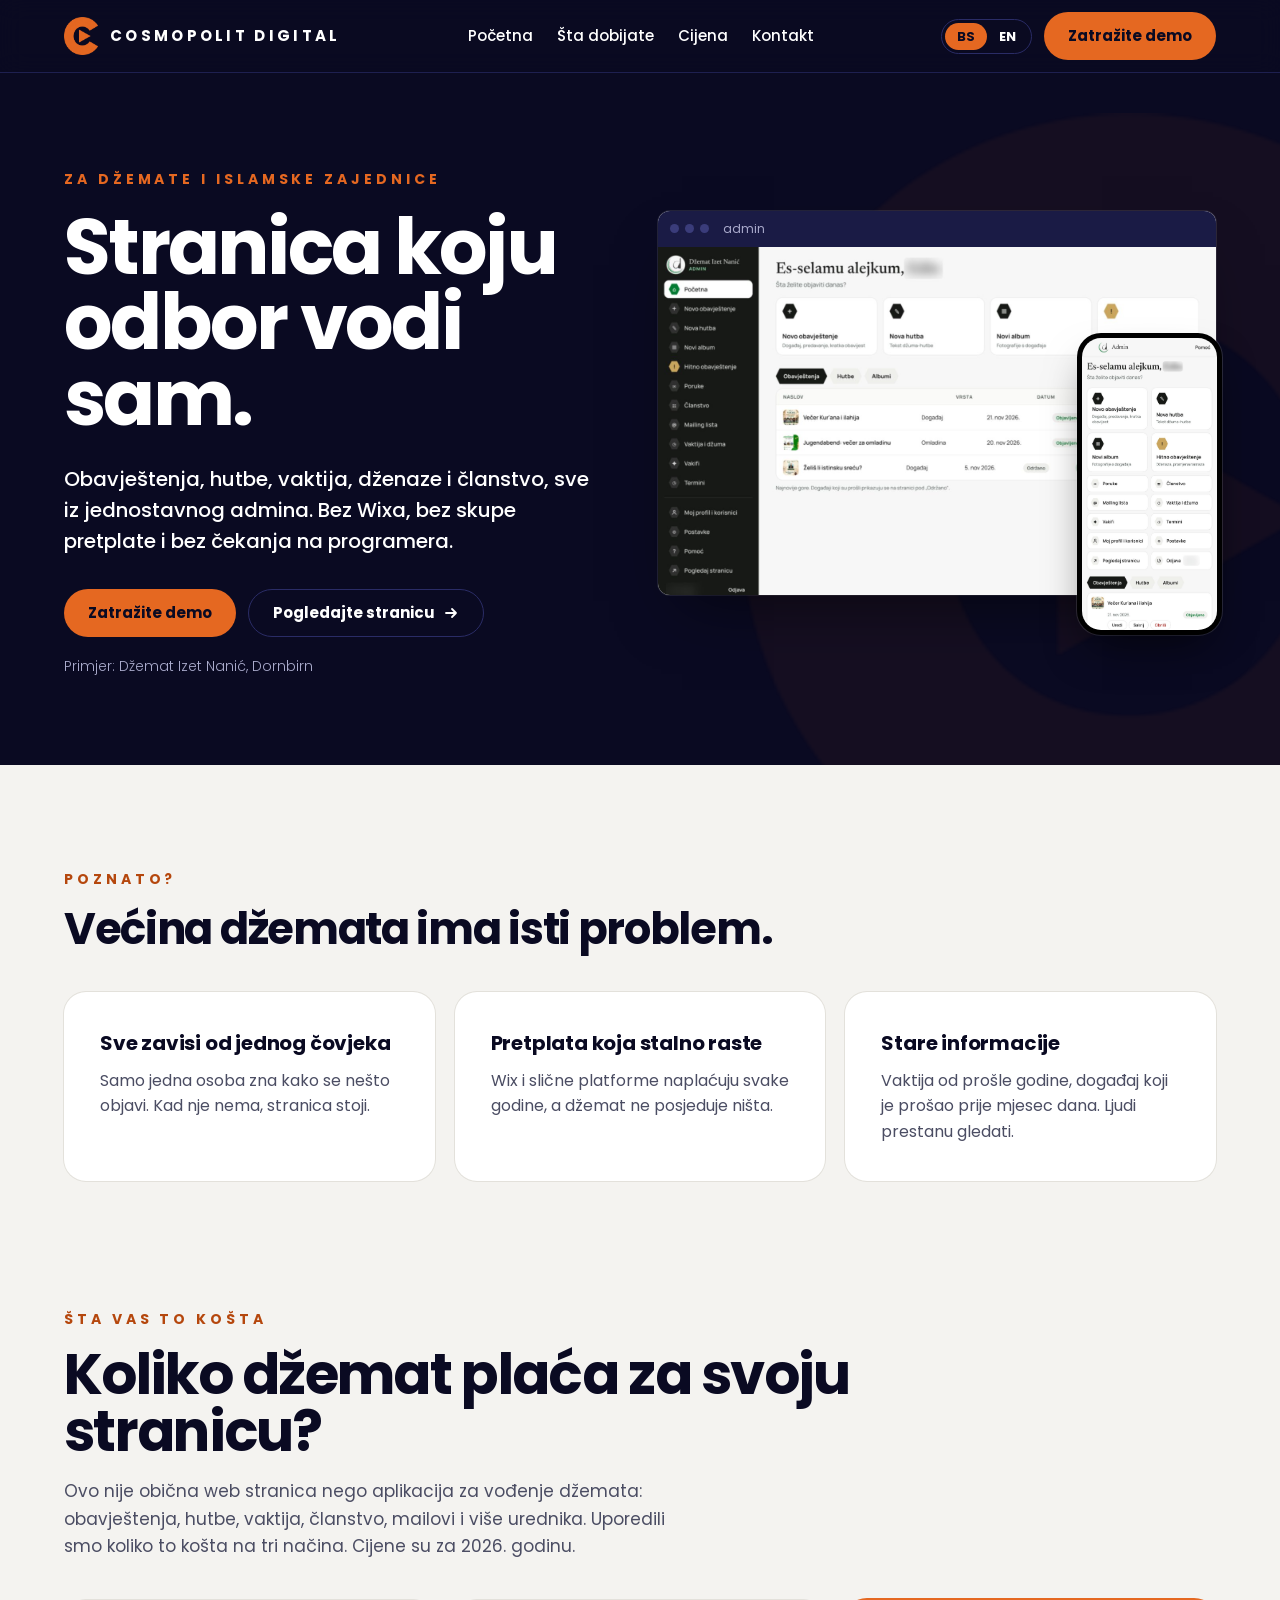
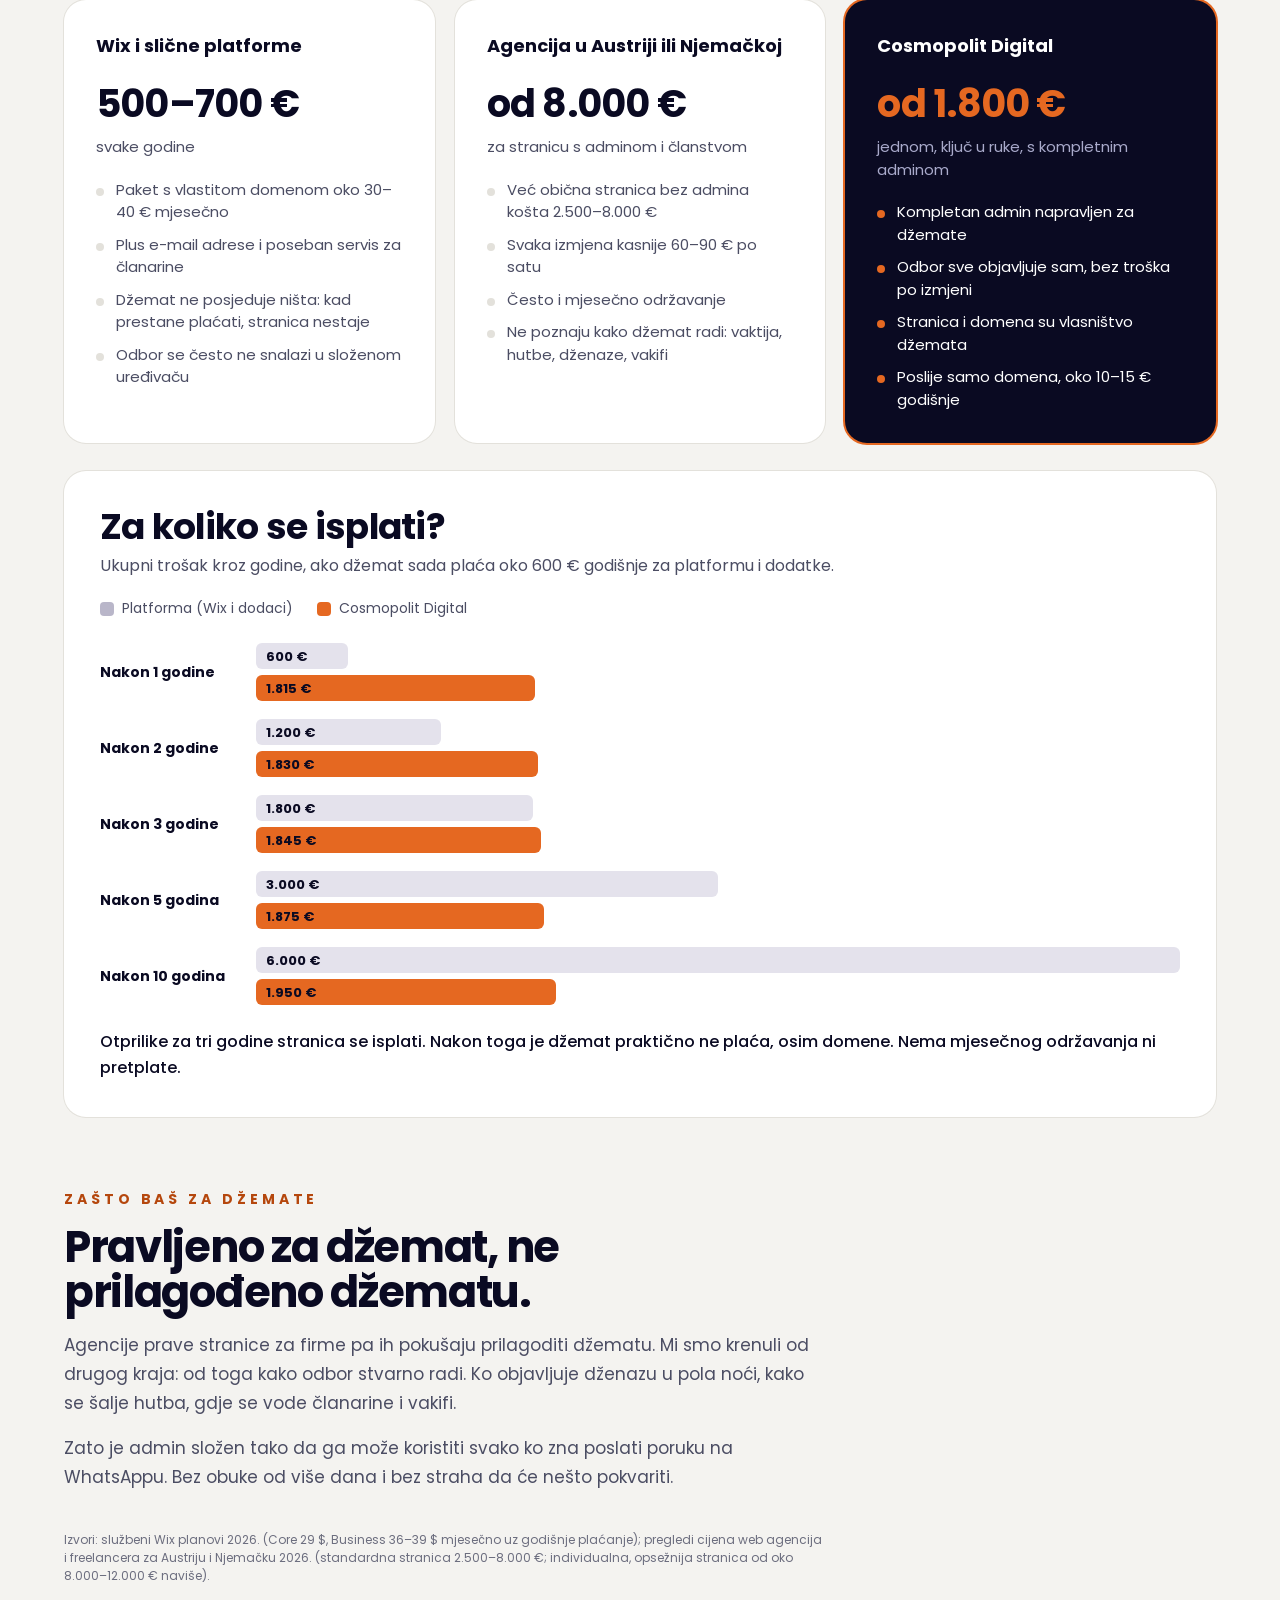
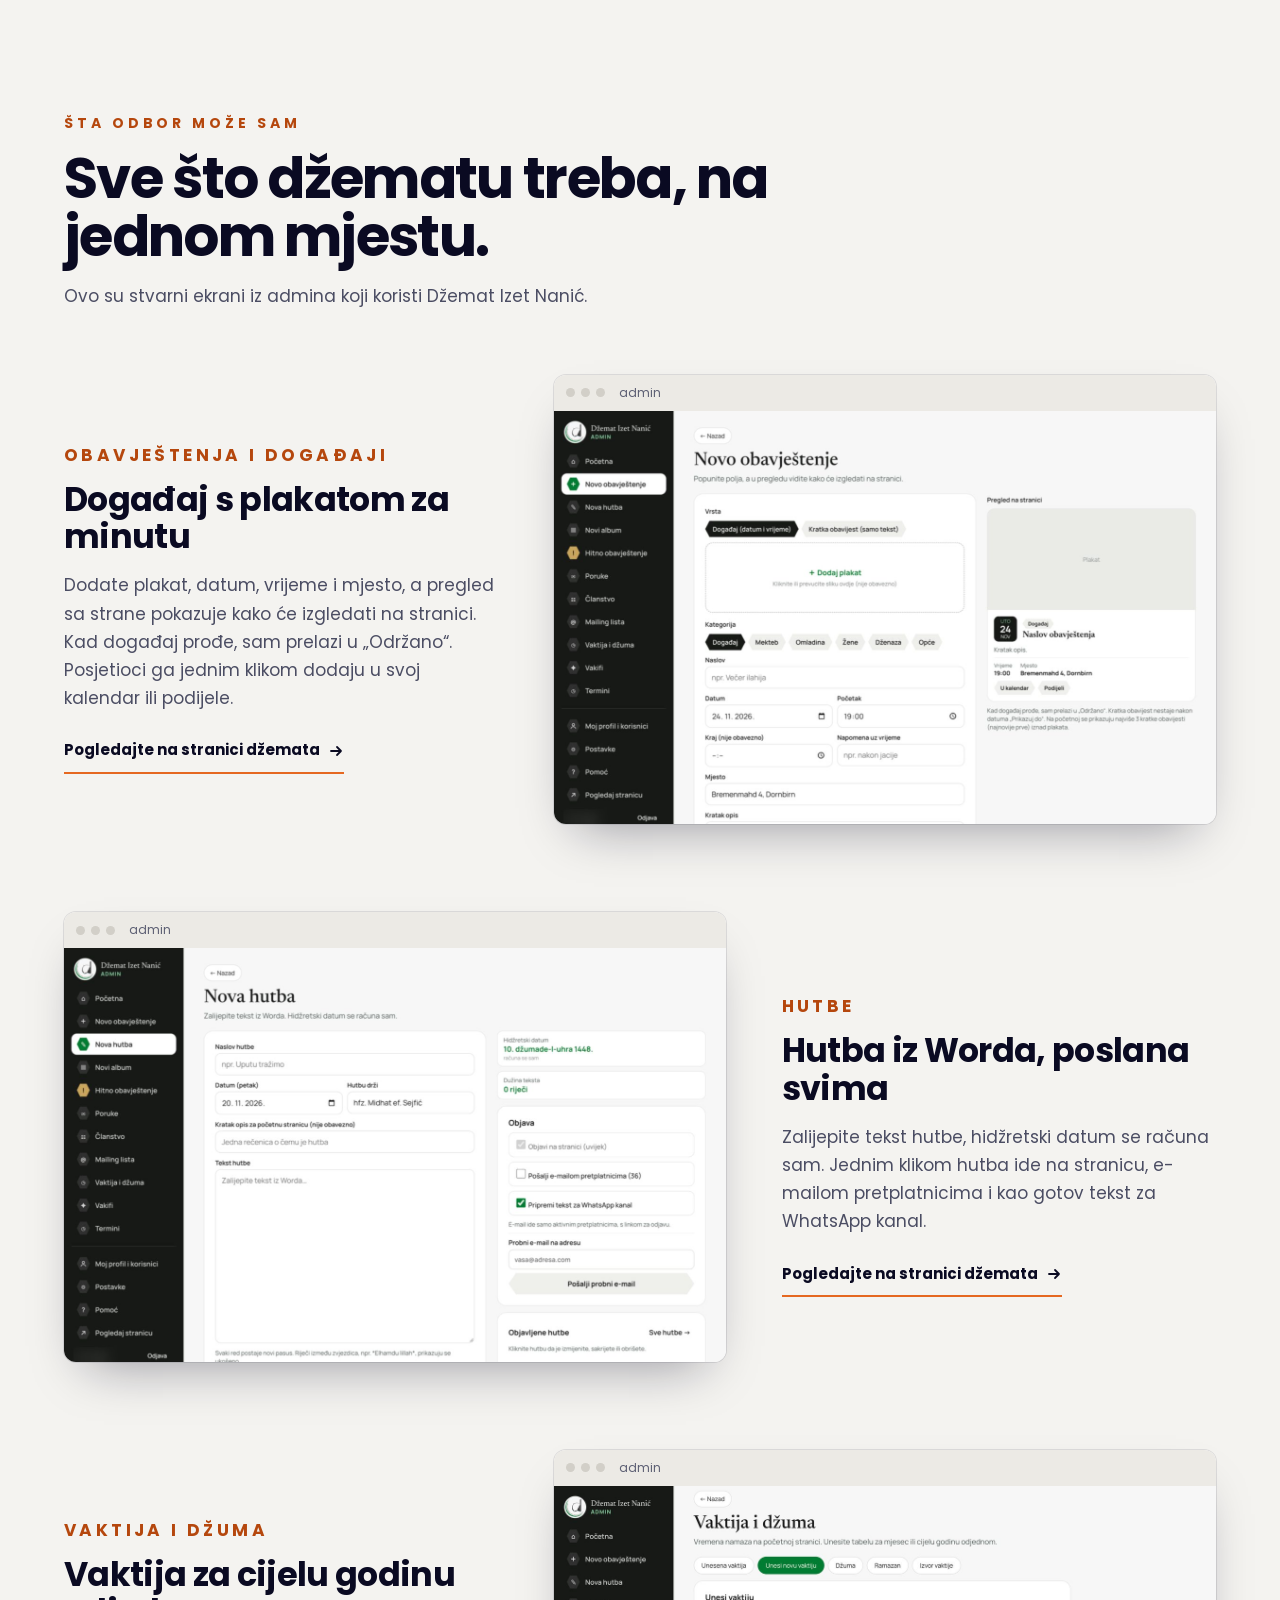
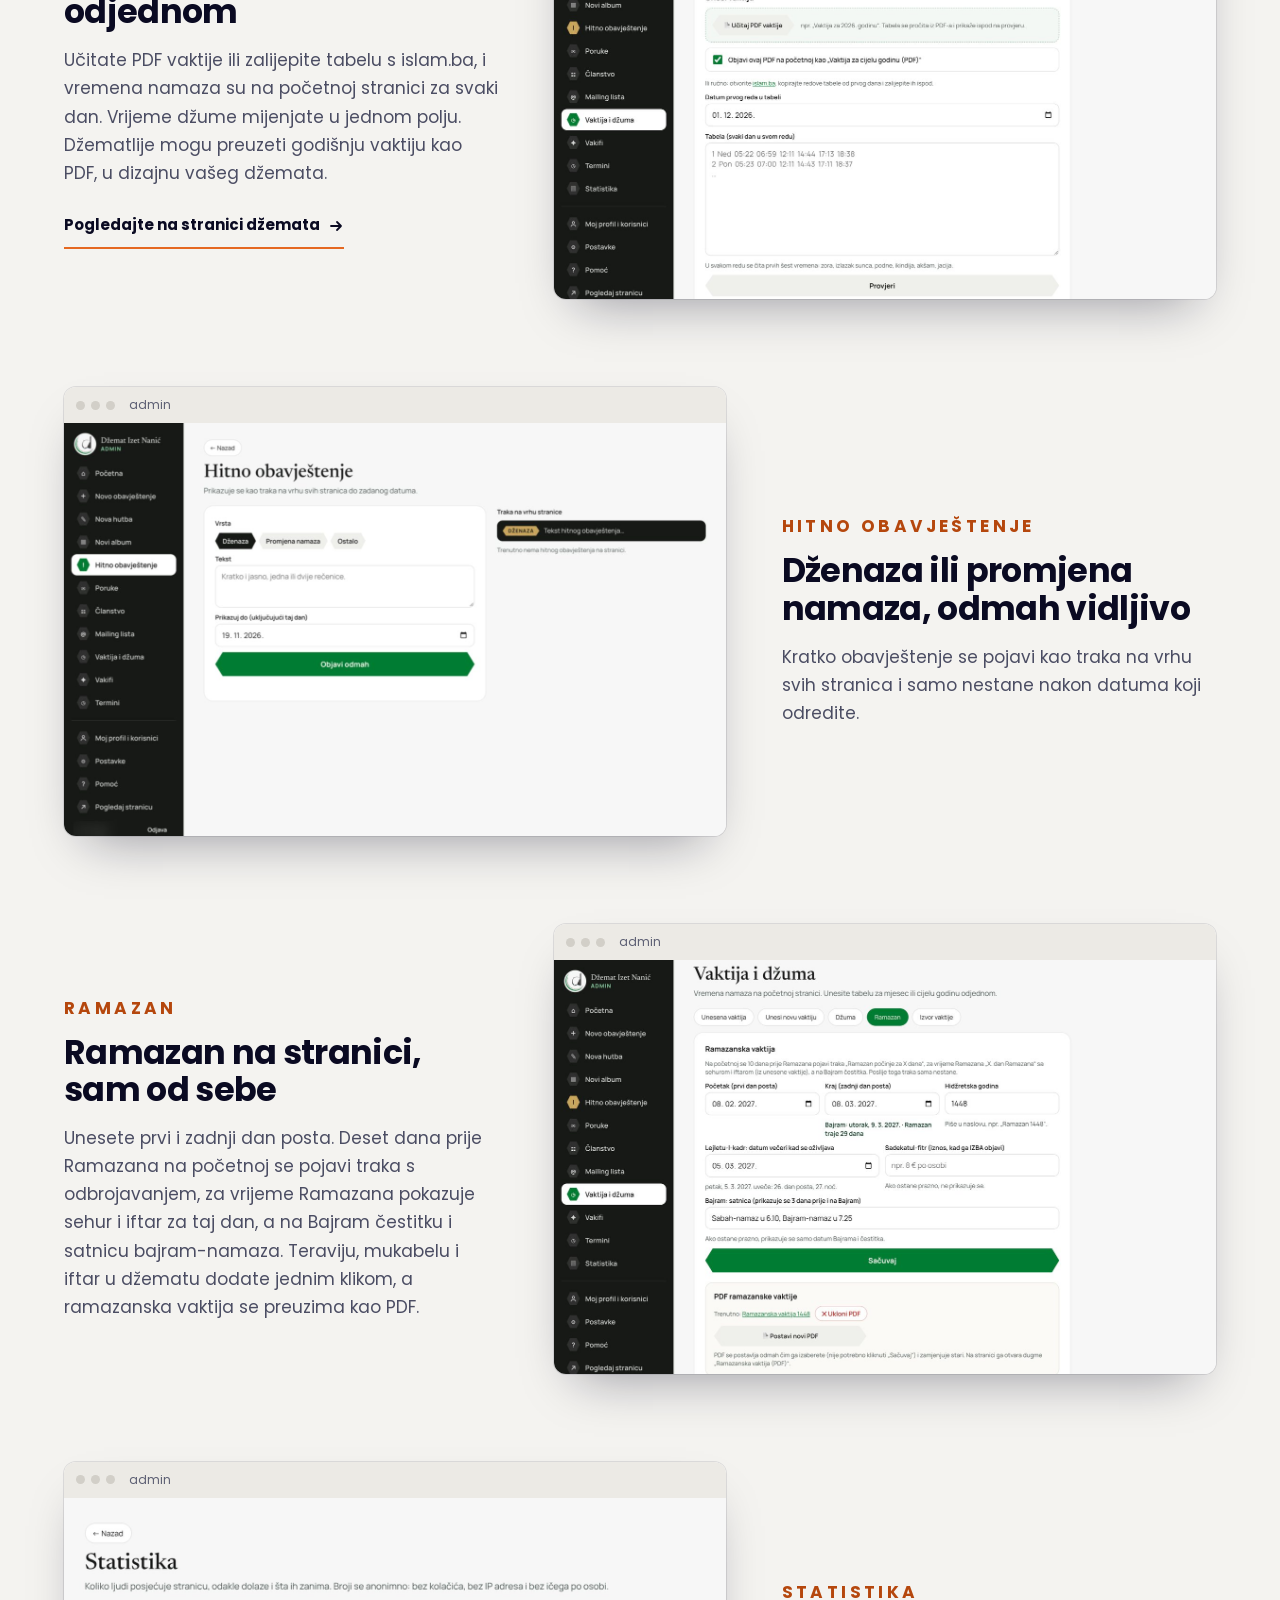
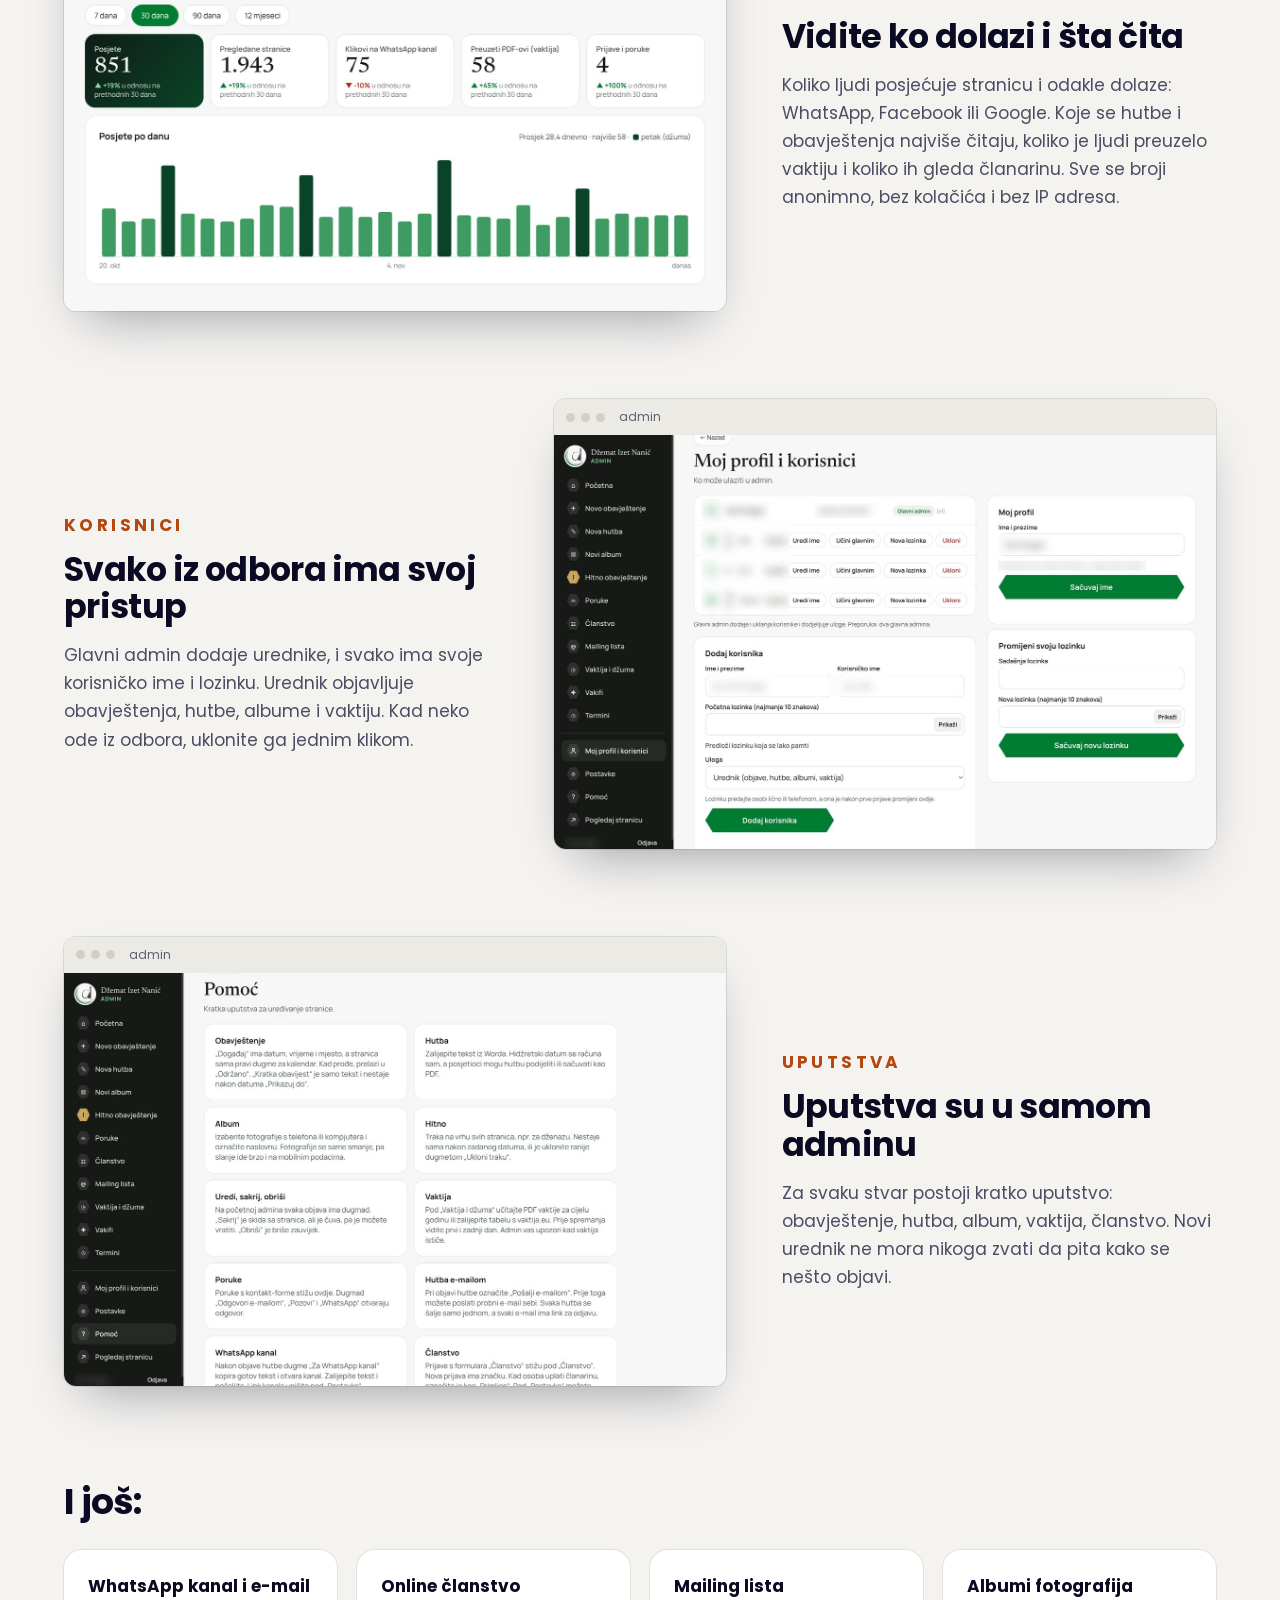
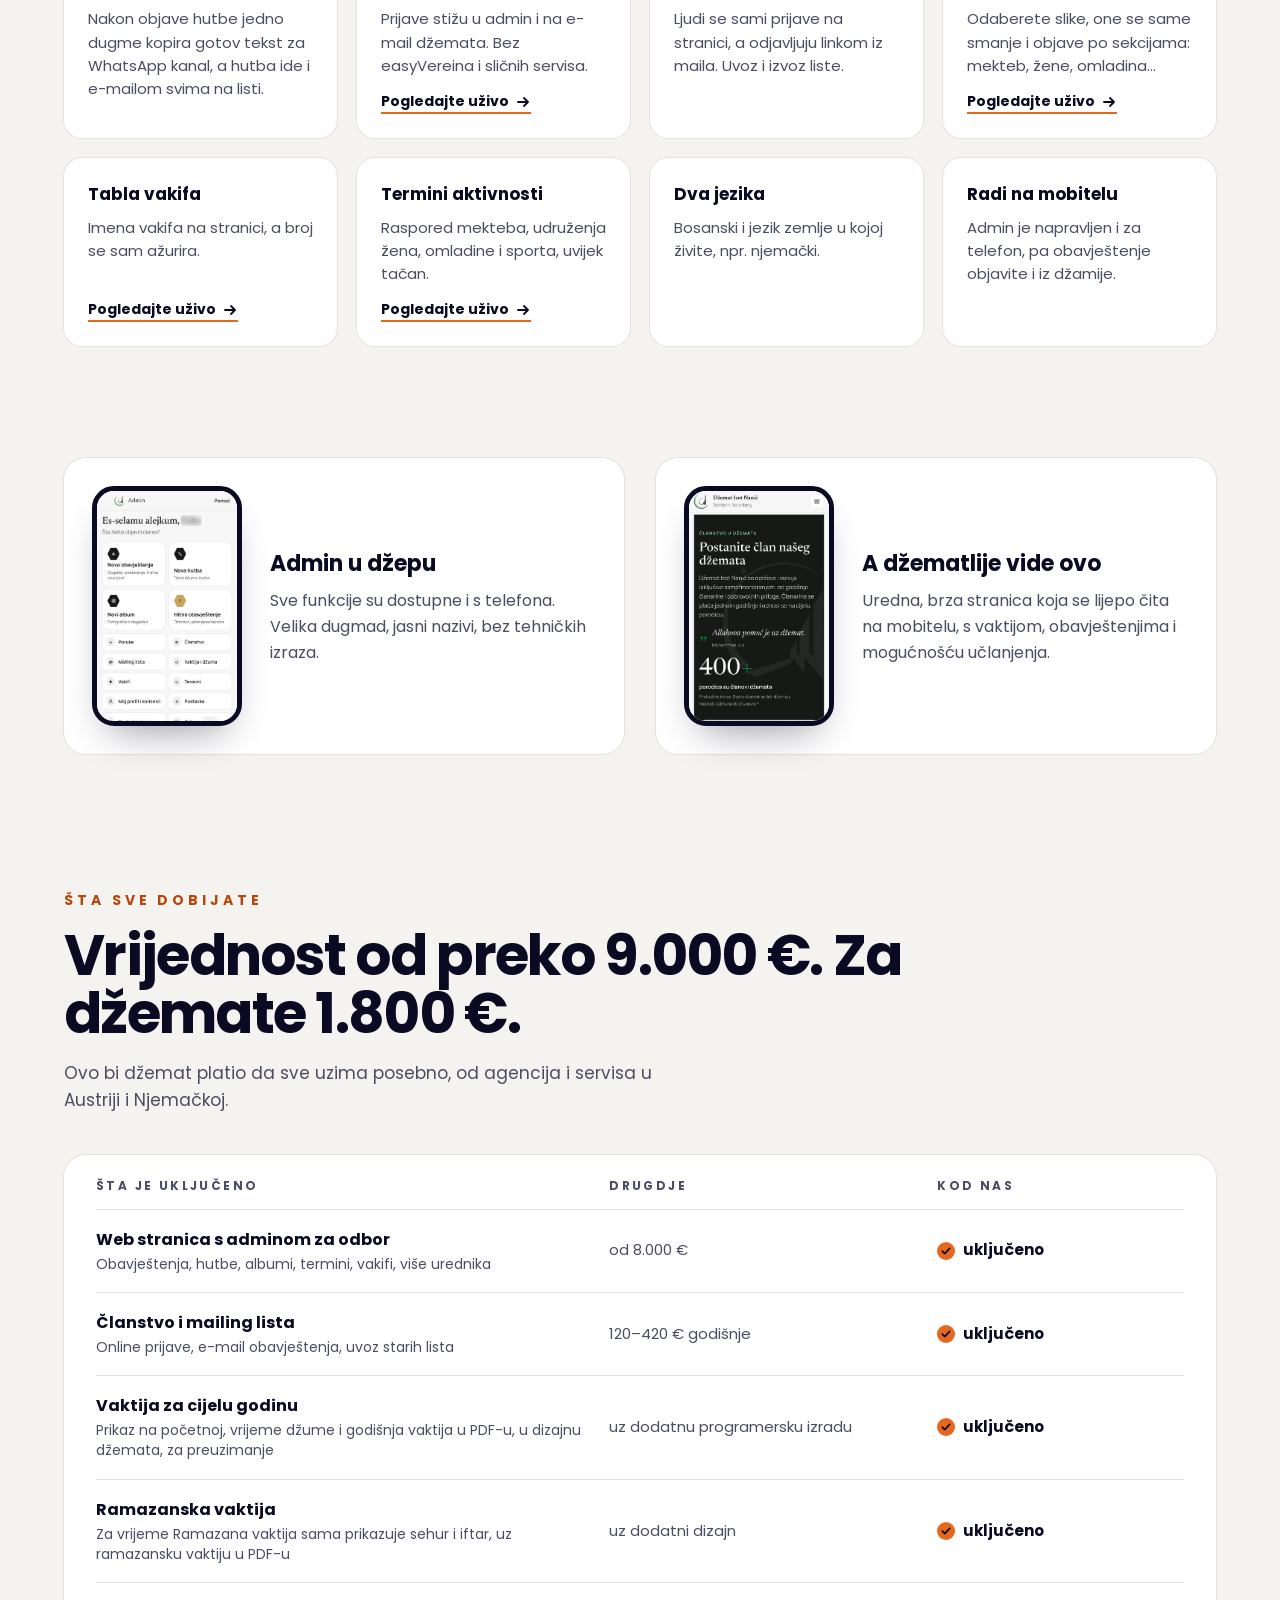
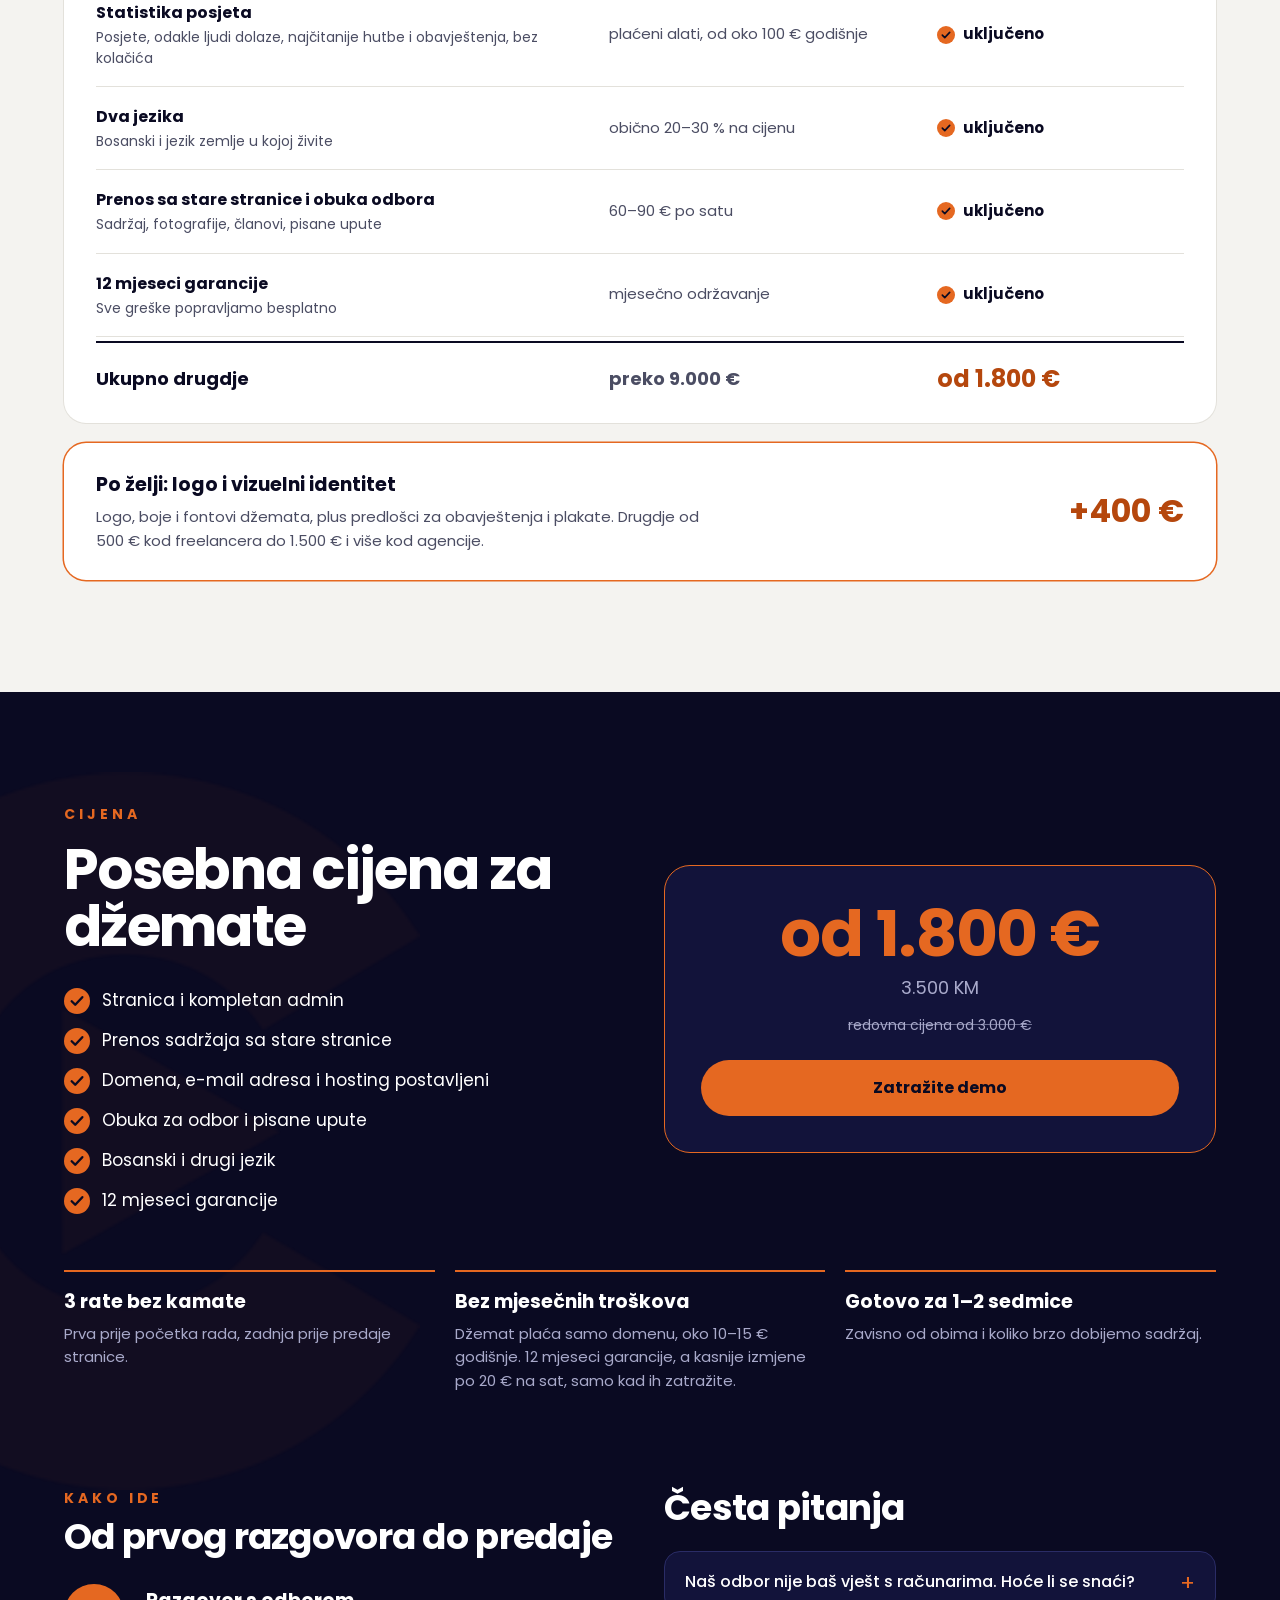
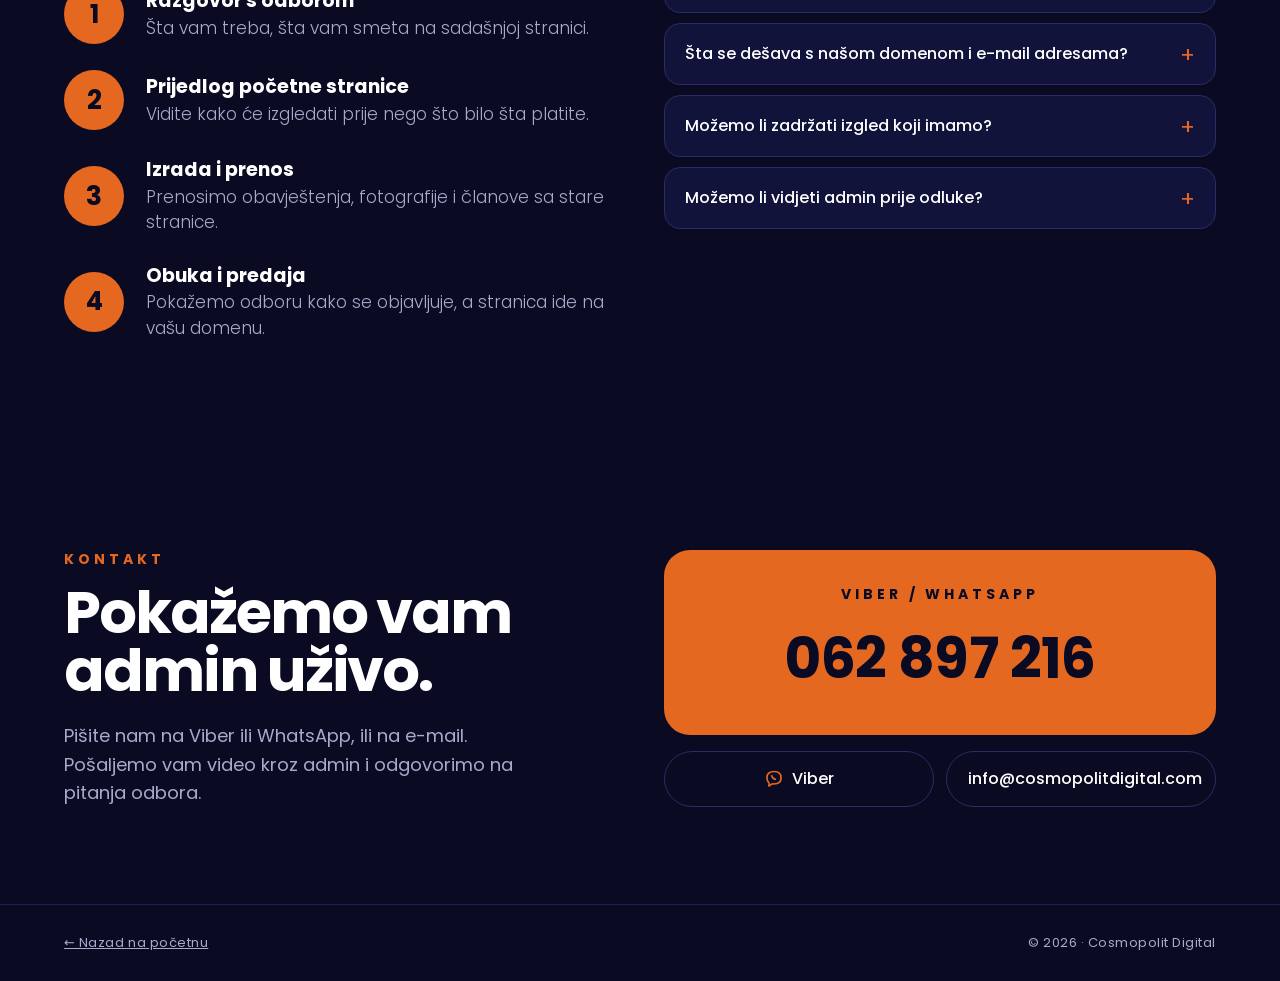
==== commit 3c19c3f4: "Džemati: statistics feature, new vaktija and Ramadan screenshots Co-Authored-By: Claude Opus 5.5 <no" ====
--- a/public/dzemati/index.html
+++ b/public/dzemati/index.html
@@ -18,7 +18,7 @@
 <link rel="icon" type="image/png" sizes="32x32" href="../favicon-32.png">
 <link rel="apple-touch-icon" href="../apple-touch-icon.png">
 <link rel="preload" href="../assets/fonts/poppins-bold.woff" as="font" type="font/woff" crossorigin>
-<link rel="stylesheet" href="../assets/css/site.css?v=faf9a2c9">
+<link rel="stylesheet" href="../assets/css/site.css?v=4fb79753">
 <script type="application/ld+json">
 {"@context":"https://schema.org","@type":"Service","name":"Web stranica za d\u017eemat i islamsku zajednicu, s adminom | Cosmopolit Digital","description":"Web stranica s adminom za d\u017eemate i islamske zajednice: obavje\u0161tenja, hutbe, vaktija, \u010dlanstvo i d\u017eenaze. Odbor sve objavljuje sam. Od 1.800 \u20ac.","url":"https://cosmopolitdigital.com/dzemati/","inLanguage":"bs","serviceType":"Web design","areaServed":["AT","DE","CH","BA"],"offers":{"@type":"Offer","price":"1800","priceCurrency":"EUR"},"provider":{"@type":"ProfessionalService","name":"Cosmopolit Digital","url":"https://cosmopolitdigital.com/","telephone":"+38762897216","email":"info@cosmopolitdigital.com"}}
 </script>
@@ -204,7 +204,7 @@
 <a class="link-arrow" href="https://dzematizetnanic.com/" target="_blank" rel="noopener">Pogledajte na stranici džemata <svg width="16" height="16" viewBox="0 0 16 16" fill="none" aria-hidden="true"><path d="M3 8h10M9 4l4 4-4 4" stroke="currentColor" stroke-width="1.8" stroke-linecap="round" stroke-linejoin="round"/></svg></a>      </div>
       <div class="feature-shot">
         <div class="browser"><div class="browser-bar"><i></i><i></i><i></i><span>admin</span></div>
-          <img src="../assets/img/dz/admin-vaktija.jpg" alt="Admin: unos vaktije iz PDF-a i vrijeme džume" width="1400" height="875" loading="lazy"></div>
+          <img src="../assets/img/dz/admin-vaktija.jpg" alt="Admin: unos vaktije iz PDF-a" width="1400" height="875" loading="lazy"></div>
       </div>
     </article>
     <article class="feature flip">
@@ -226,10 +226,21 @@
       </div>
       <div class="feature-shot">
         <div class="browser"><div class="browser-bar"><i></i><i></i><i></i><span>admin</span></div>
-          <img src="../assets/img/dz/admin-ramazan.jpg" alt="Admin: ramazanski program s teravijom i mukabelom" width="1400" height="875" loading="lazy"></div>
+          <img src="../assets/img/dz/admin-ramazan.jpg" alt="Admin: ramazanska vaktija, Bajram i Lejletu-l-kadr" width="1400" height="875" loading="lazy"></div>
       </div>
     </article>
     <article class="feature flip">
+      <div class="feature-copy">
+        <p class="tag">STATISTIKA</p>
+        <h3>Vidite ko dolazi i šta čita</h3>
+        <p class="muted">Koliko ljudi posjećuje stranicu i odakle dolaze: WhatsApp, Facebook ili Google. Koje se hutbe i obavještenja najviše čitaju, koliko je ljudi preuzelo vaktiju i koliko ih gleda članarinu. Sve se broji anonimno, bez kolačića i bez IP adresa.</p>
+      </div>
+      <div class="feature-shot">
+        <div class="browser"><div class="browser-bar"><i></i><i></i><i></i><span>admin</span></div>
+          <img src="../assets/img/dz/admin-statistika.jpg" alt="Admin: statistika posjeta stranici" width="1400" height="875" loading="lazy"></div>
+      </div>
+    </article>
+    <article class="feature">
       <div class="feature-copy">
         <p class="tag">KORISNICI</p>
         <h3>Svako iz odbora ima svoj pristup</h3>
@@ -240,7 +251,7 @@
           <img src="../assets/img/dz/admin-korisnici.jpg" alt="Admin: korisnici i uloge u odboru" width="1400" height="875" loading="lazy"></div>
       </div>
     </article>
-    <article class="feature">
+    <article class="feature flip">
       <div class="feature-copy">
         <p class="tag">UPUTSTVA</p>
         <h3>Uputstva su u samom adminu</h3>
@@ -283,6 +294,7 @@
     <div class="vt-row"><span><strong>Članstvo i mailing lista</strong><small>Online prijave, e-mail obavještenja, uvoz starih lista</small></span><span class="vt-else" data-label="Drugdje">120–420 € godišnje</span><span class="vt-us" data-label="Kod nas"><svg width="18" height="18" viewBox="0 0 22 22" fill="none" aria-hidden="true"><circle cx="11" cy="11" r="11" fill="#E56821"/><path d="M6.5 11.2l3 3 6-6.4" stroke="#0A0A22" stroke-width="2" stroke-linecap="round" stroke-linejoin="round"/></svg>uključeno</span></div>
     <div class="vt-row"><span><strong>Vaktija za cijelu godinu</strong><small>Prikaz na početnoj, vrijeme džume i godišnja vaktija u PDF-u, u dizajnu džemata, za preuzimanje</small></span><span class="vt-else" data-label="Drugdje">uz dodatnu programersku izradu</span><span class="vt-us" data-label="Kod nas"><svg width="18" height="18" viewBox="0 0 22 22" fill="none" aria-hidden="true"><circle cx="11" cy="11" r="11" fill="#E56821"/><path d="M6.5 11.2l3 3 6-6.4" stroke="#0A0A22" stroke-width="2" stroke-linecap="round" stroke-linejoin="round"/></svg>uključeno</span></div>
     <div class="vt-row"><span><strong>Ramazanska vaktija</strong><small>Za vrijeme Ramazana vaktija sama prikazuje sehur i iftar, uz ramazansku vaktiju u PDF-u</small></span><span class="vt-else" data-label="Drugdje">uz dodatni dizajn</span><span class="vt-us" data-label="Kod nas"><svg width="18" height="18" viewBox="0 0 22 22" fill="none" aria-hidden="true"><circle cx="11" cy="11" r="11" fill="#E56821"/><path d="M6.5 11.2l3 3 6-6.4" stroke="#0A0A22" stroke-width="2" stroke-linecap="round" stroke-linejoin="round"/></svg>uključeno</span></div>
+    <div class="vt-row"><span><strong>Statistika posjeta</strong><small>Posjete, odakle ljudi dolaze, najčitanije hutbe i obavještenja, bez kolačića</small></span><span class="vt-else" data-label="Drugdje">plaćeni alati, od oko 100 € godišnje</span><span class="vt-us" data-label="Kod nas"><svg width="18" height="18" viewBox="0 0 22 22" fill="none" aria-hidden="true"><circle cx="11" cy="11" r="11" fill="#E56821"/><path d="M6.5 11.2l3 3 6-6.4" stroke="#0A0A22" stroke-width="2" stroke-linecap="round" stroke-linejoin="round"/></svg>uključeno</span></div>
     <div class="vt-row"><span><strong>Dva jezika</strong><small>Bosanski i jezik zemlje u kojoj živite</small></span><span class="vt-else" data-label="Drugdje">obično 20–30 % na cijenu</span><span class="vt-us" data-label="Kod nas"><svg width="18" height="18" viewBox="0 0 22 22" fill="none" aria-hidden="true"><circle cx="11" cy="11" r="11" fill="#E56821"/><path d="M6.5 11.2l3 3 6-6.4" stroke="#0A0A22" stroke-width="2" stroke-linecap="round" stroke-linejoin="round"/></svg>uključeno</span></div>
     <div class="vt-row"><span><strong>Prenos sa stare stranice i obuka odbora</strong><small>Sadržaj, fotografije, članovi, pisane upute</small></span><span class="vt-else" data-label="Drugdje">60–90 € po satu</span><span class="vt-us" data-label="Kod nas"><svg width="18" height="18" viewBox="0 0 22 22" fill="none" aria-hidden="true"><circle cx="11" cy="11" r="11" fill="#E56821"/><path d="M6.5 11.2l3 3 6-6.4" stroke="#0A0A22" stroke-width="2" stroke-linecap="round" stroke-linejoin="round"/></svg>uključeno</span></div>
     <div class="vt-row"><span><strong>12 mjeseci garancije</strong><small>Sve greške popravljamo besplatno</small></span><span class="vt-else" data-label="Drugdje">mjesečno održavanje</span><span class="vt-us" data-label="Kod nas"><svg width="18" height="18" viewBox="0 0 22 22" fill="none" aria-hidden="true"><circle cx="11" cy="11" r="11" fill="#E56821"/><path d="M6.5 11.2l3 3 6-6.4" stroke="#0A0A22" stroke-width="2" stroke-linecap="round" stroke-linejoin="round"/></svg>uključeno</span></div>
--- a/public/assets/css/site.css
+++ b/public/assets/css/site.css
@@ -351,8 +351,8 @@
 .more-grid .more-link{margin-top:auto;padding-top:6px;display:inline-flex;align-items:center;gap:6px;font-size:14px;font-weight:700;color:var(--ink);text-decoration:none;align-self:flex-start;border-bottom:2px solid var(--orange)}
 .more-grid .more-link:hover{color:var(--orange-text)}
 /* reels on homepage: small thumbnails, open in a player */
-.reels{display:flex;flex-wrap:wrap;gap:14px;align-items:flex-start;max-width:606px}
-.reel{display:flex;flex-direction:column;justify-content:flex-start;align-self:flex-start;width:110px;padding:0;border:0;background:none;color:#fff;text-align:left;cursor:pointer;font:inherit}
+.reels{display:flex;flex-wrap:wrap;gap:18px;align-items:flex-start;max-width:510px}
+.reel{display:flex;flex-direction:column;justify-content:flex-start;align-self:flex-start;width:158px;padding:0;border:0;background:none;color:#fff;text-align:left;cursor:pointer;font:inherit}
 .reel-thumb{position:relative;display:block;border-radius:12px;overflow:hidden;border:1px solid var(--line);aspect-ratio:9/16;background:#11133F}
 .reel-thumb img{width:100%;height:100%;object-fit:cover;transition:transform .3s}
 .reel:hover .reel-thumb img{transform:scale(1.04)}
@@ -360,7 +360,7 @@
 .reel-thumb i::after{content:"";position:absolute;left:14px;top:11px;border-left:11px solid #090A22;border-top:7px solid transparent;border-bottom:7px solid transparent}
 .reel-cap{display:block;margin-top:8px;font-size:12px;font-weight:500;line-height:1.35}
 .reel-cap b{display:block;color:var(--orange);font-size:11px;font-weight:700;letter-spacing:.2em;margin-bottom:3px}
-@media (max-width:640px){.reels{gap:8px}.reel{width:calc((100% - 32px)/5)}.reel-thumb{border-radius:10px}.reel-thumb i{transform:scale(.7)}.reel-cap{display:none}}
+@media (max-width:640px){.reels{gap:12px;max-width:none}.reel{width:calc((100% - 24px)/3)}}
 .reel-modal{position:fixed;inset:0;z-index:100;background:rgba(5,6,20,.92);display:flex;align-items:center;justify-content:center;padding:24px}
 .reel-modal[hidden]{display:none}
 .reel-modal video{max-height:88vh;max-width:100%;aspect-ratio:9/16;border-radius:16px;background:#000}
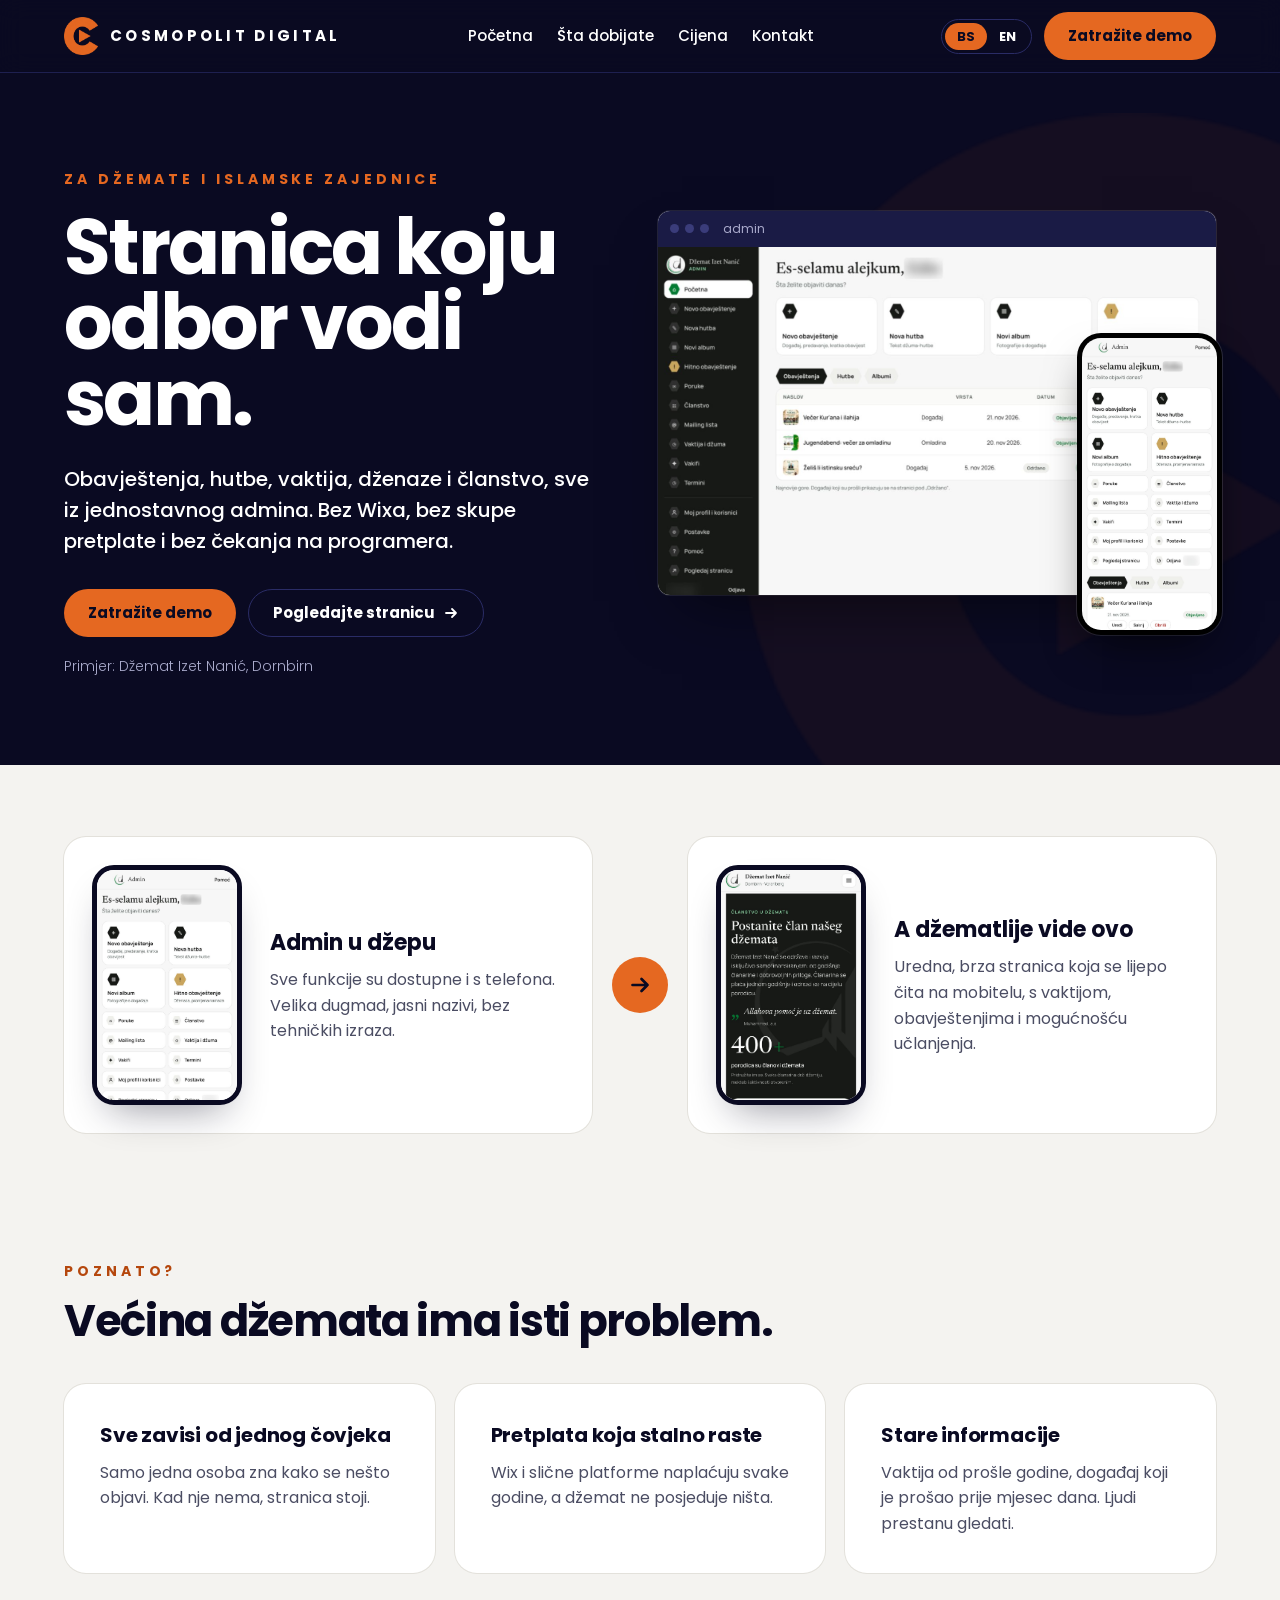
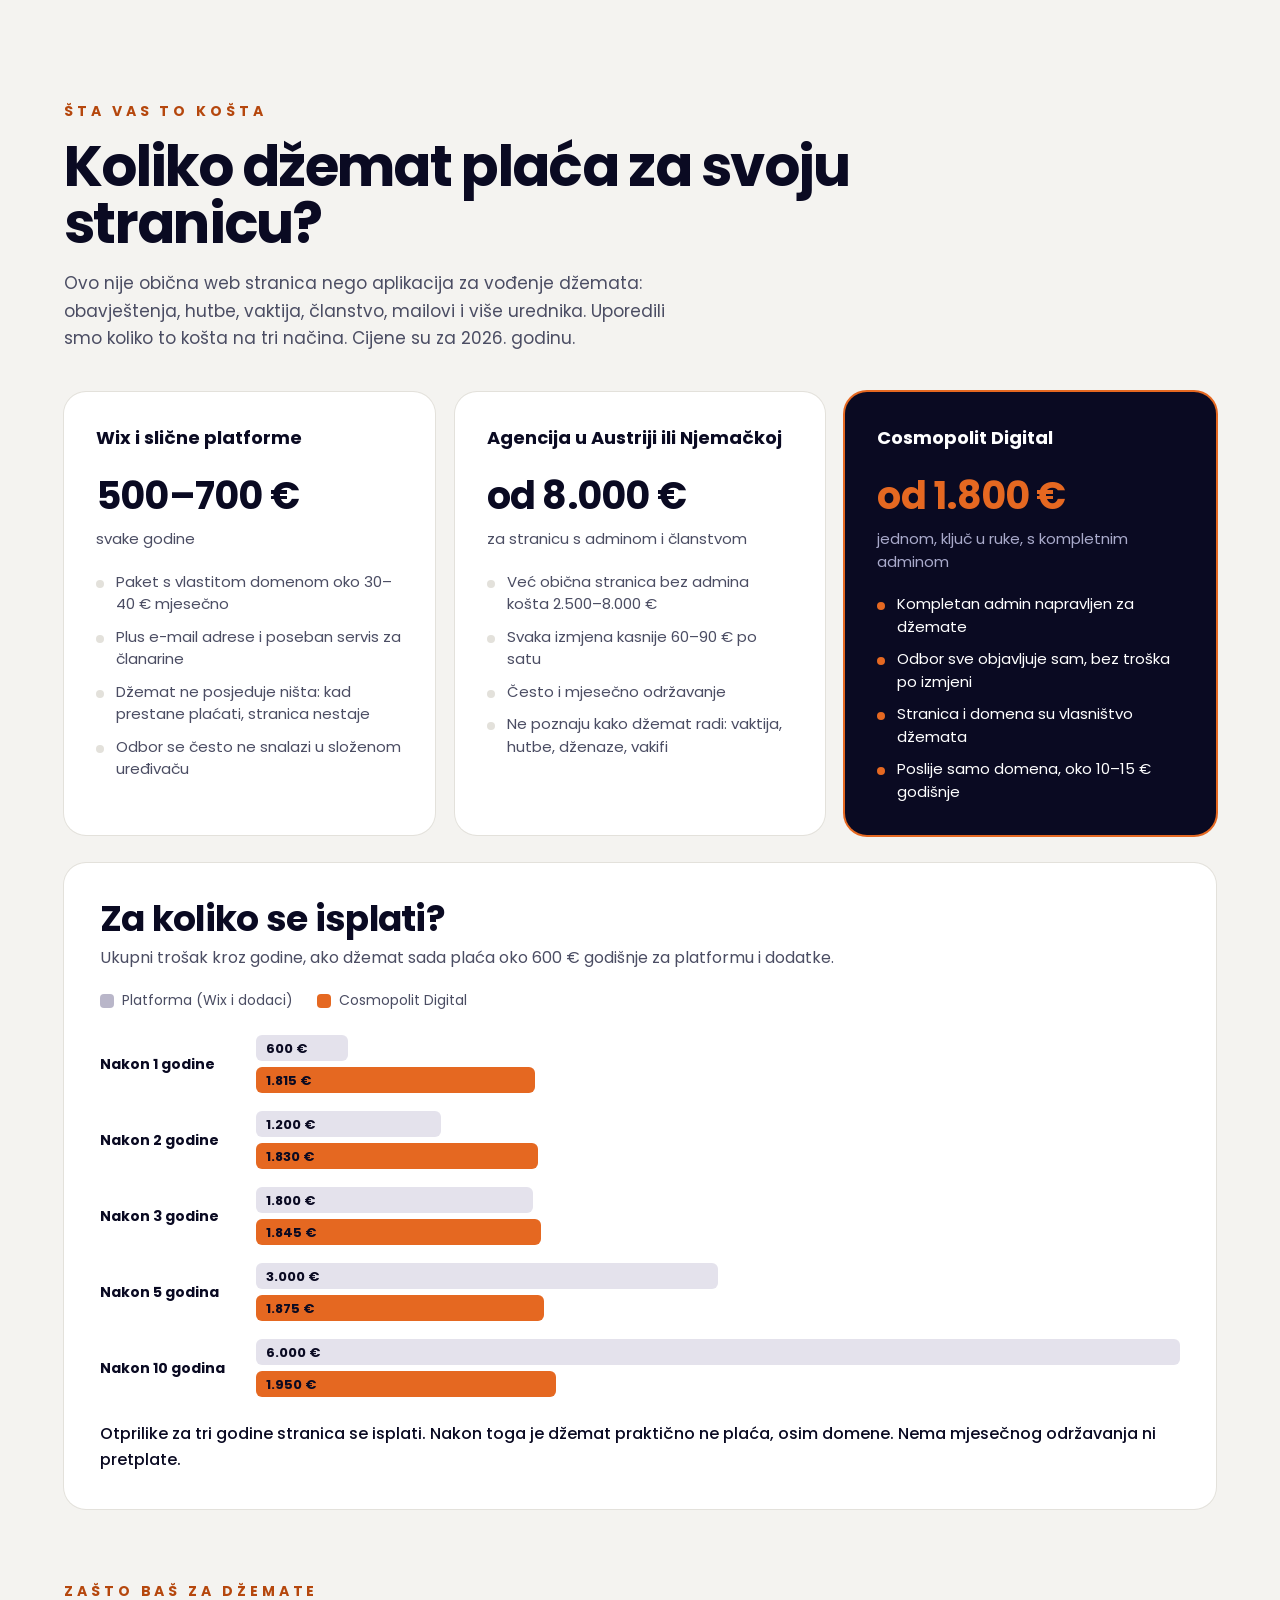
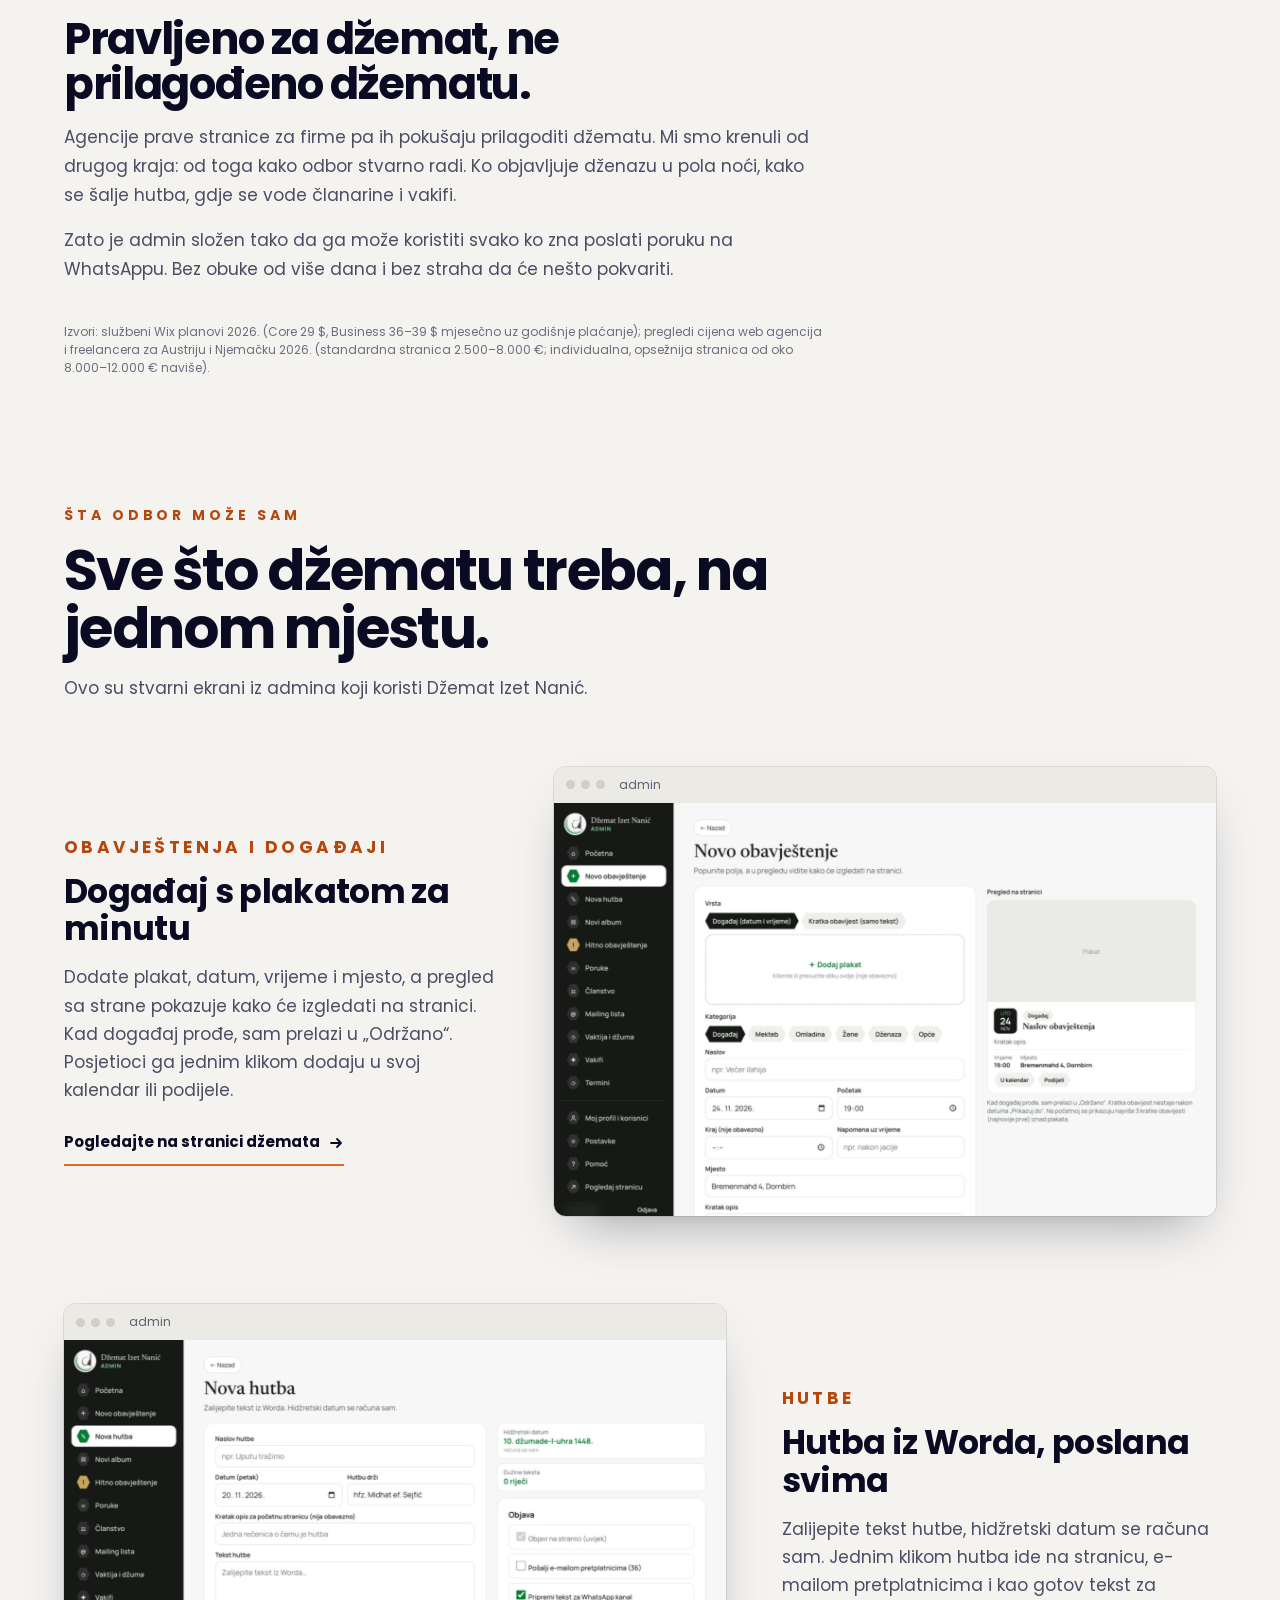
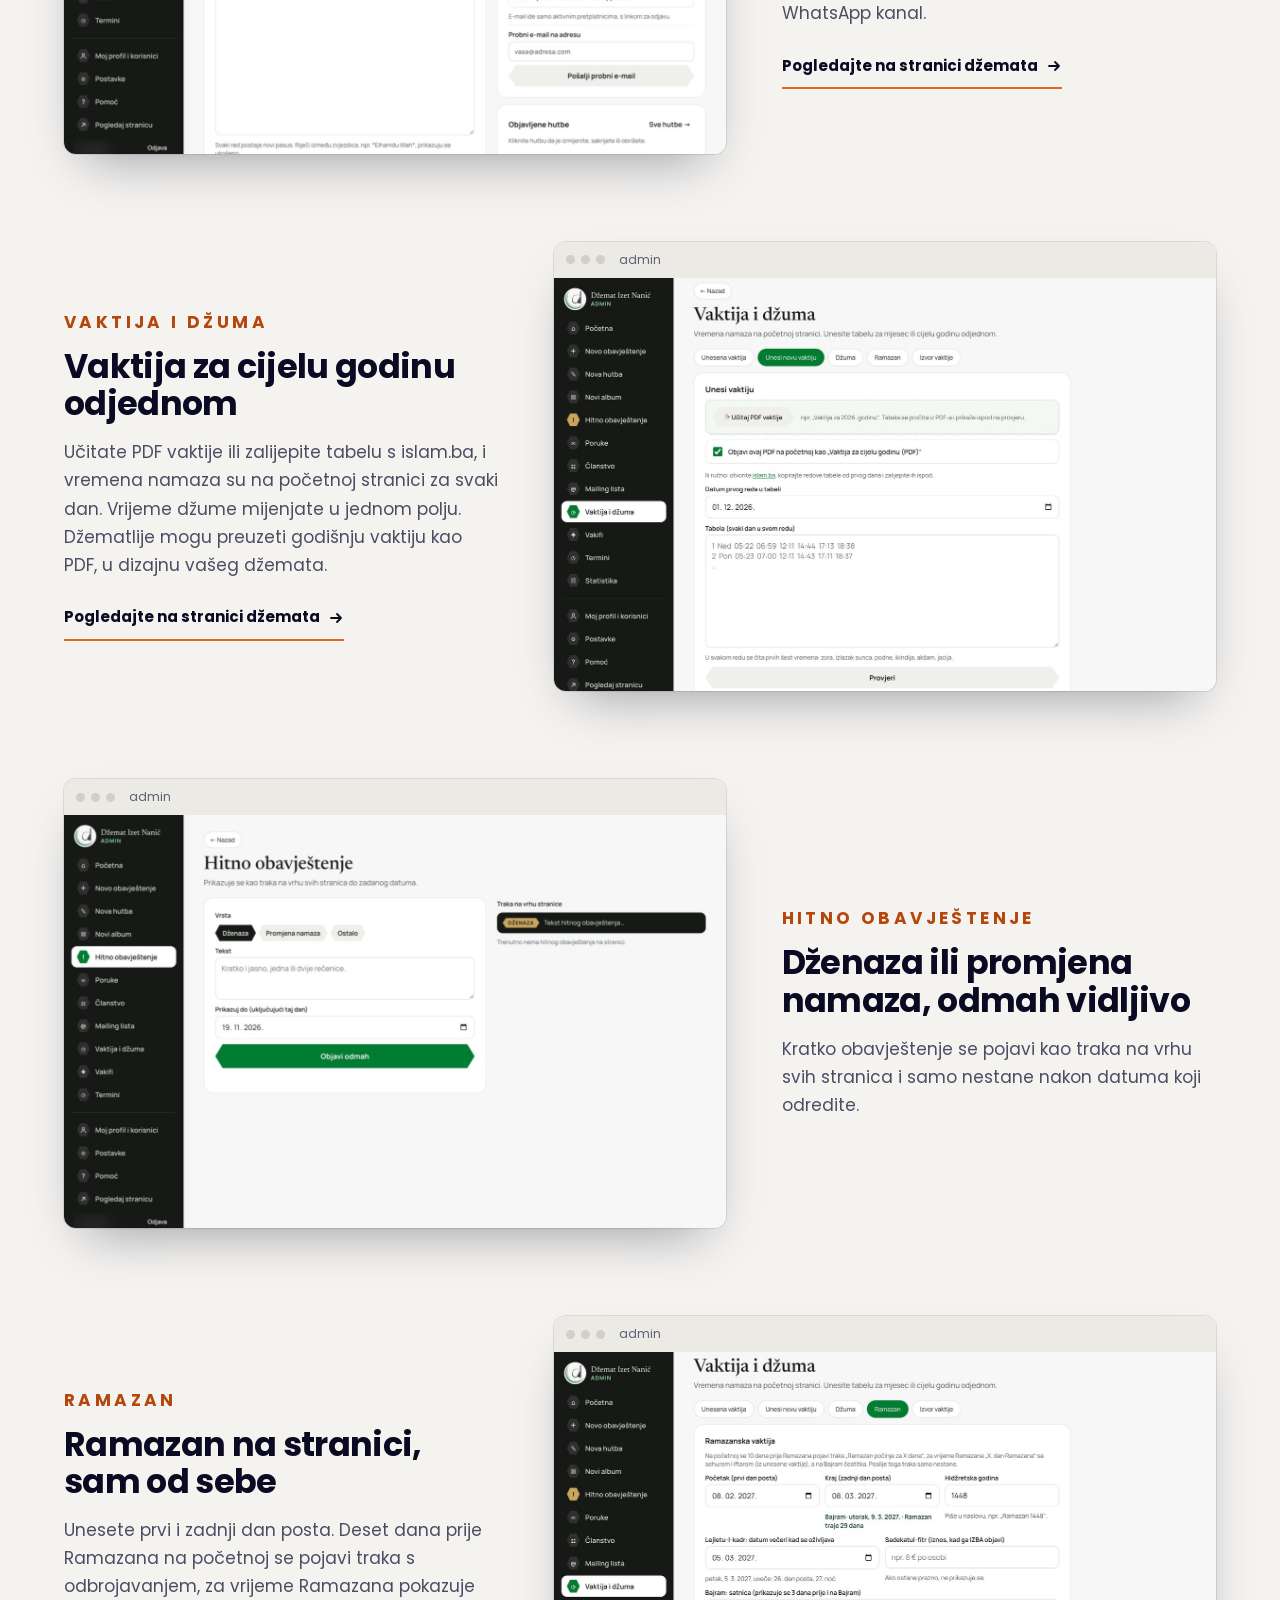
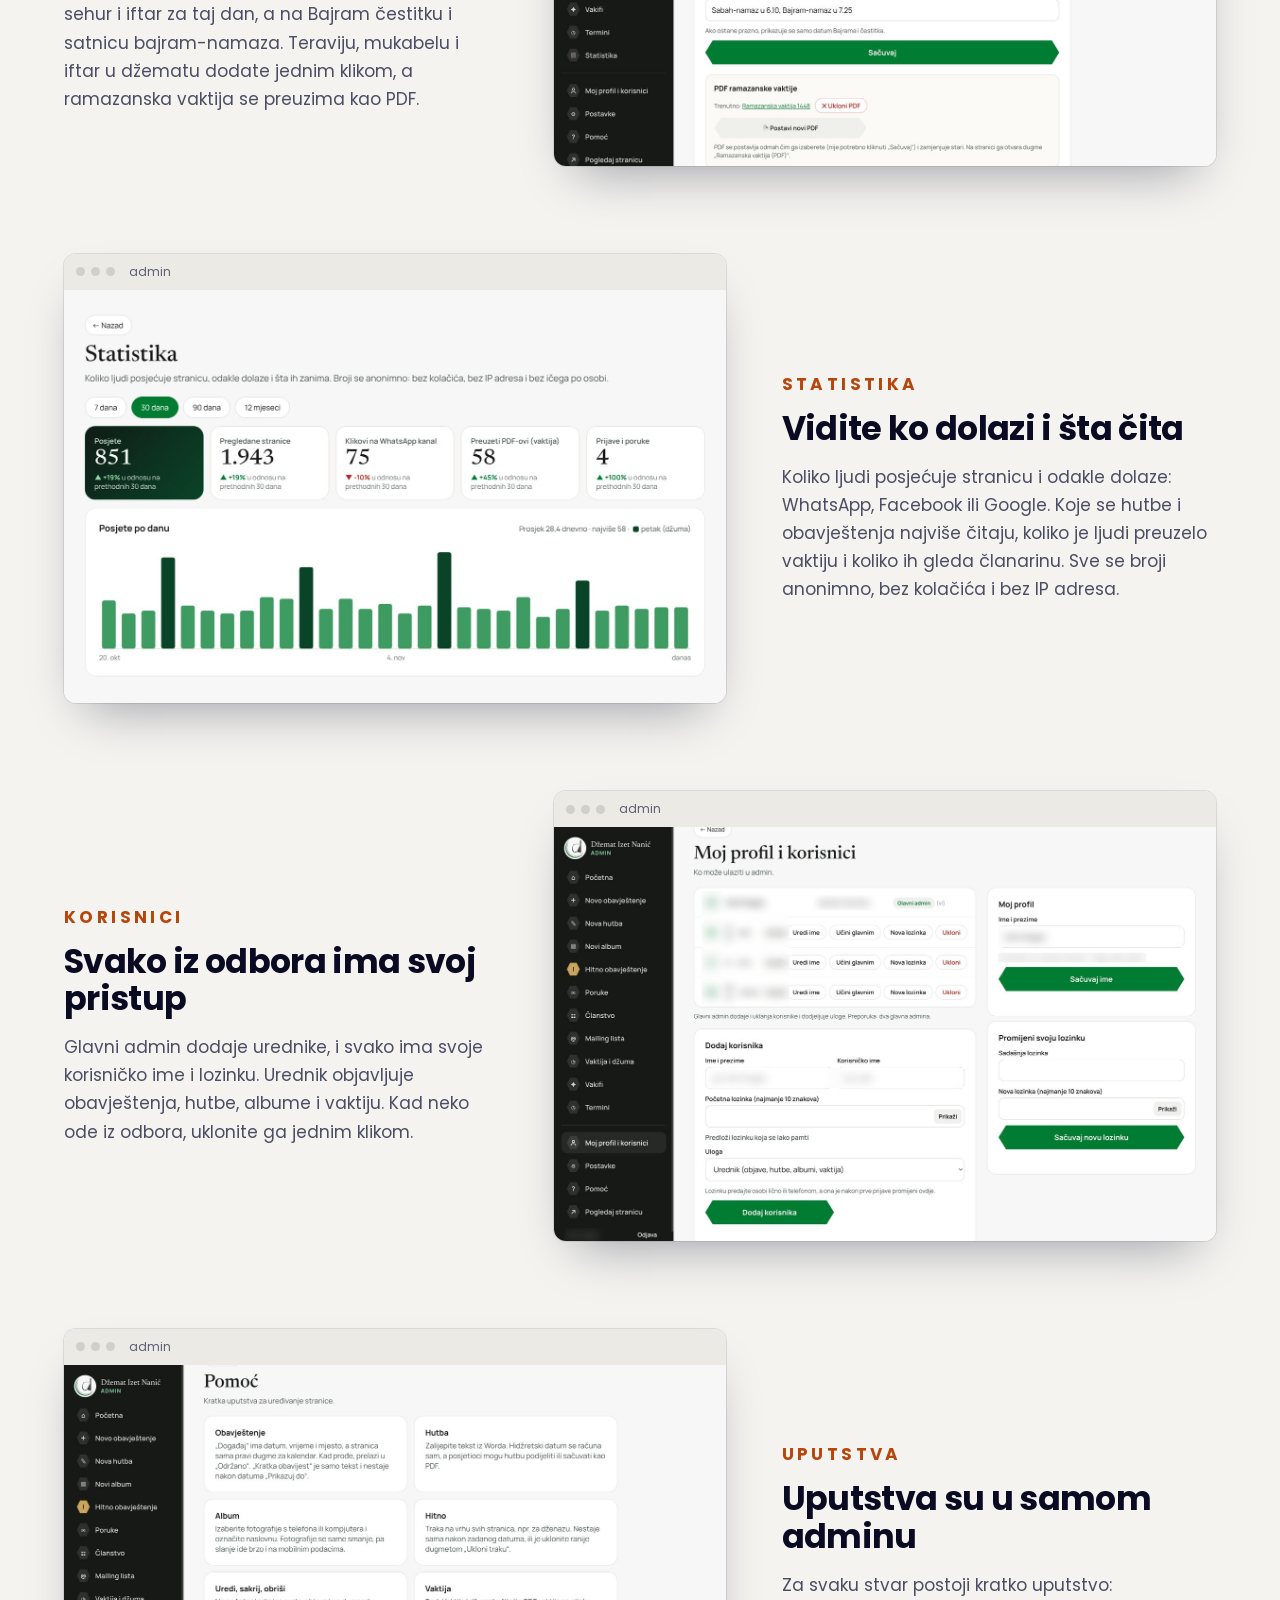
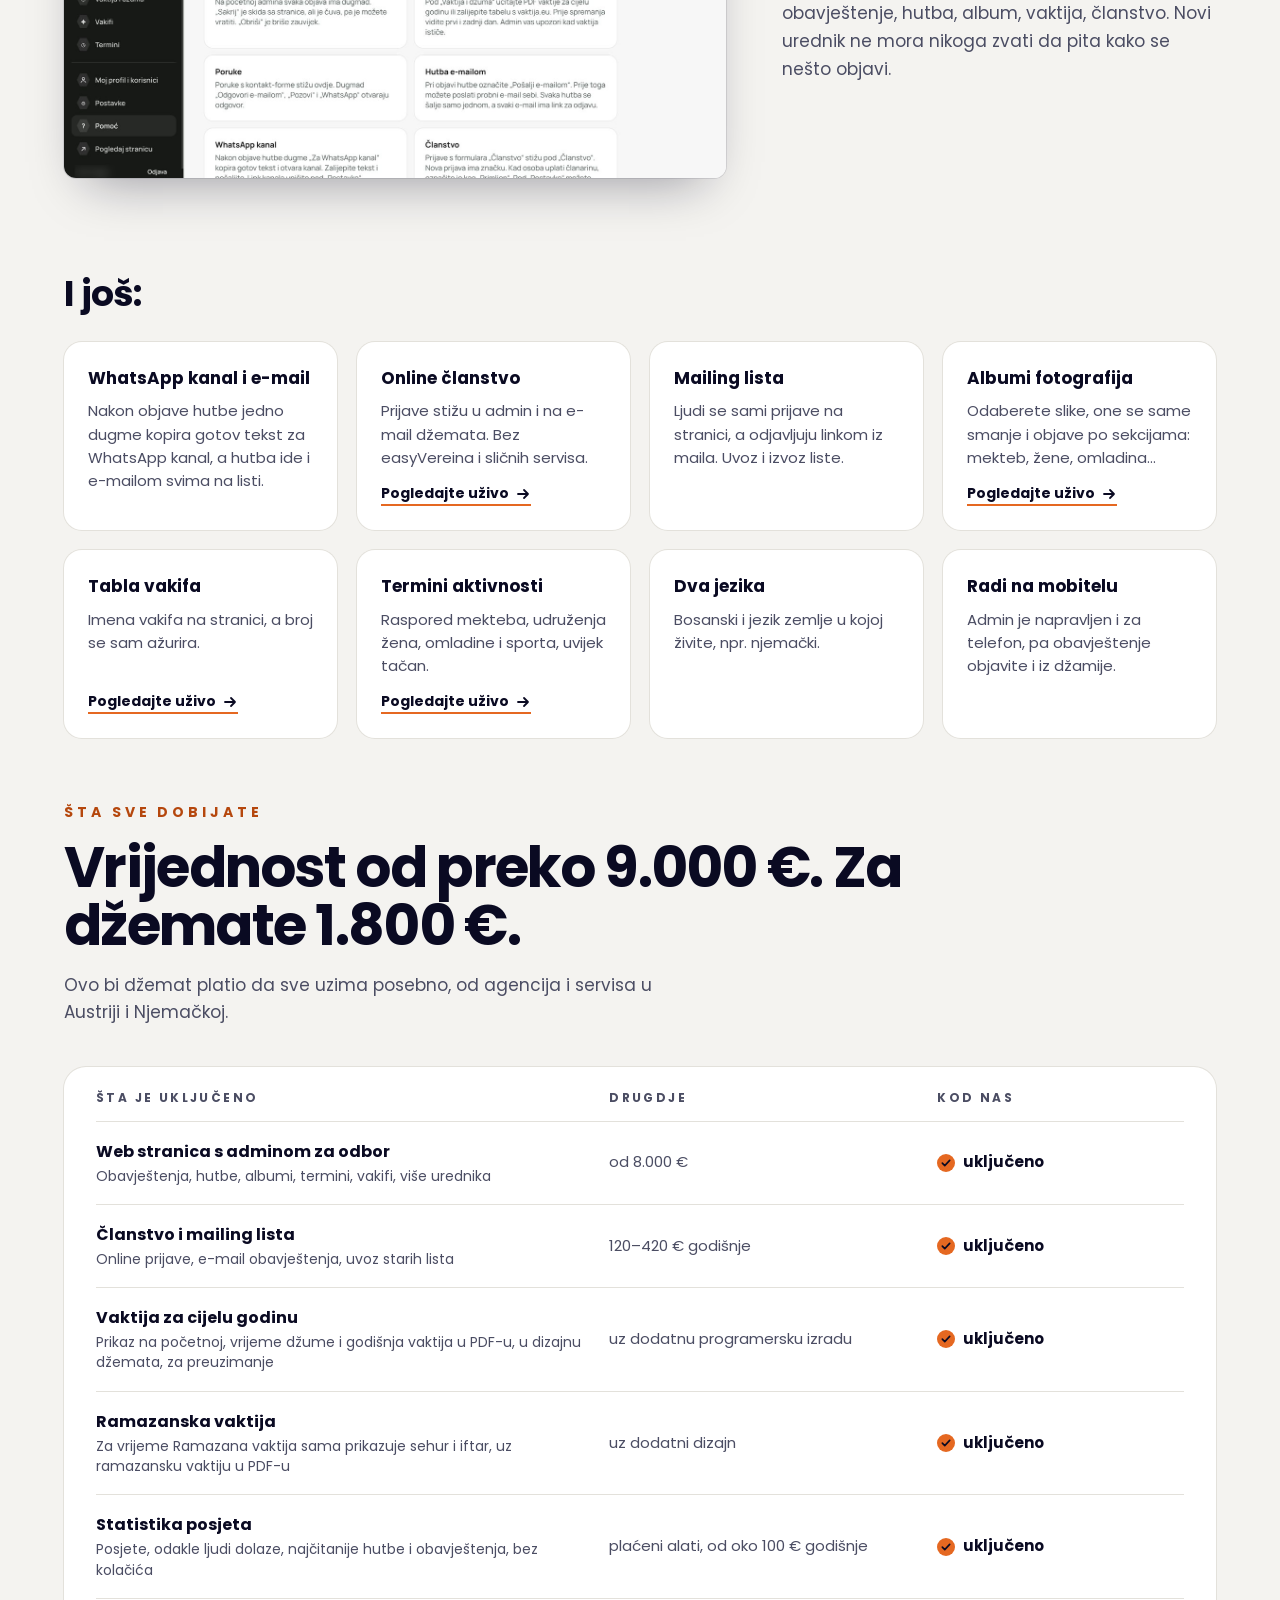
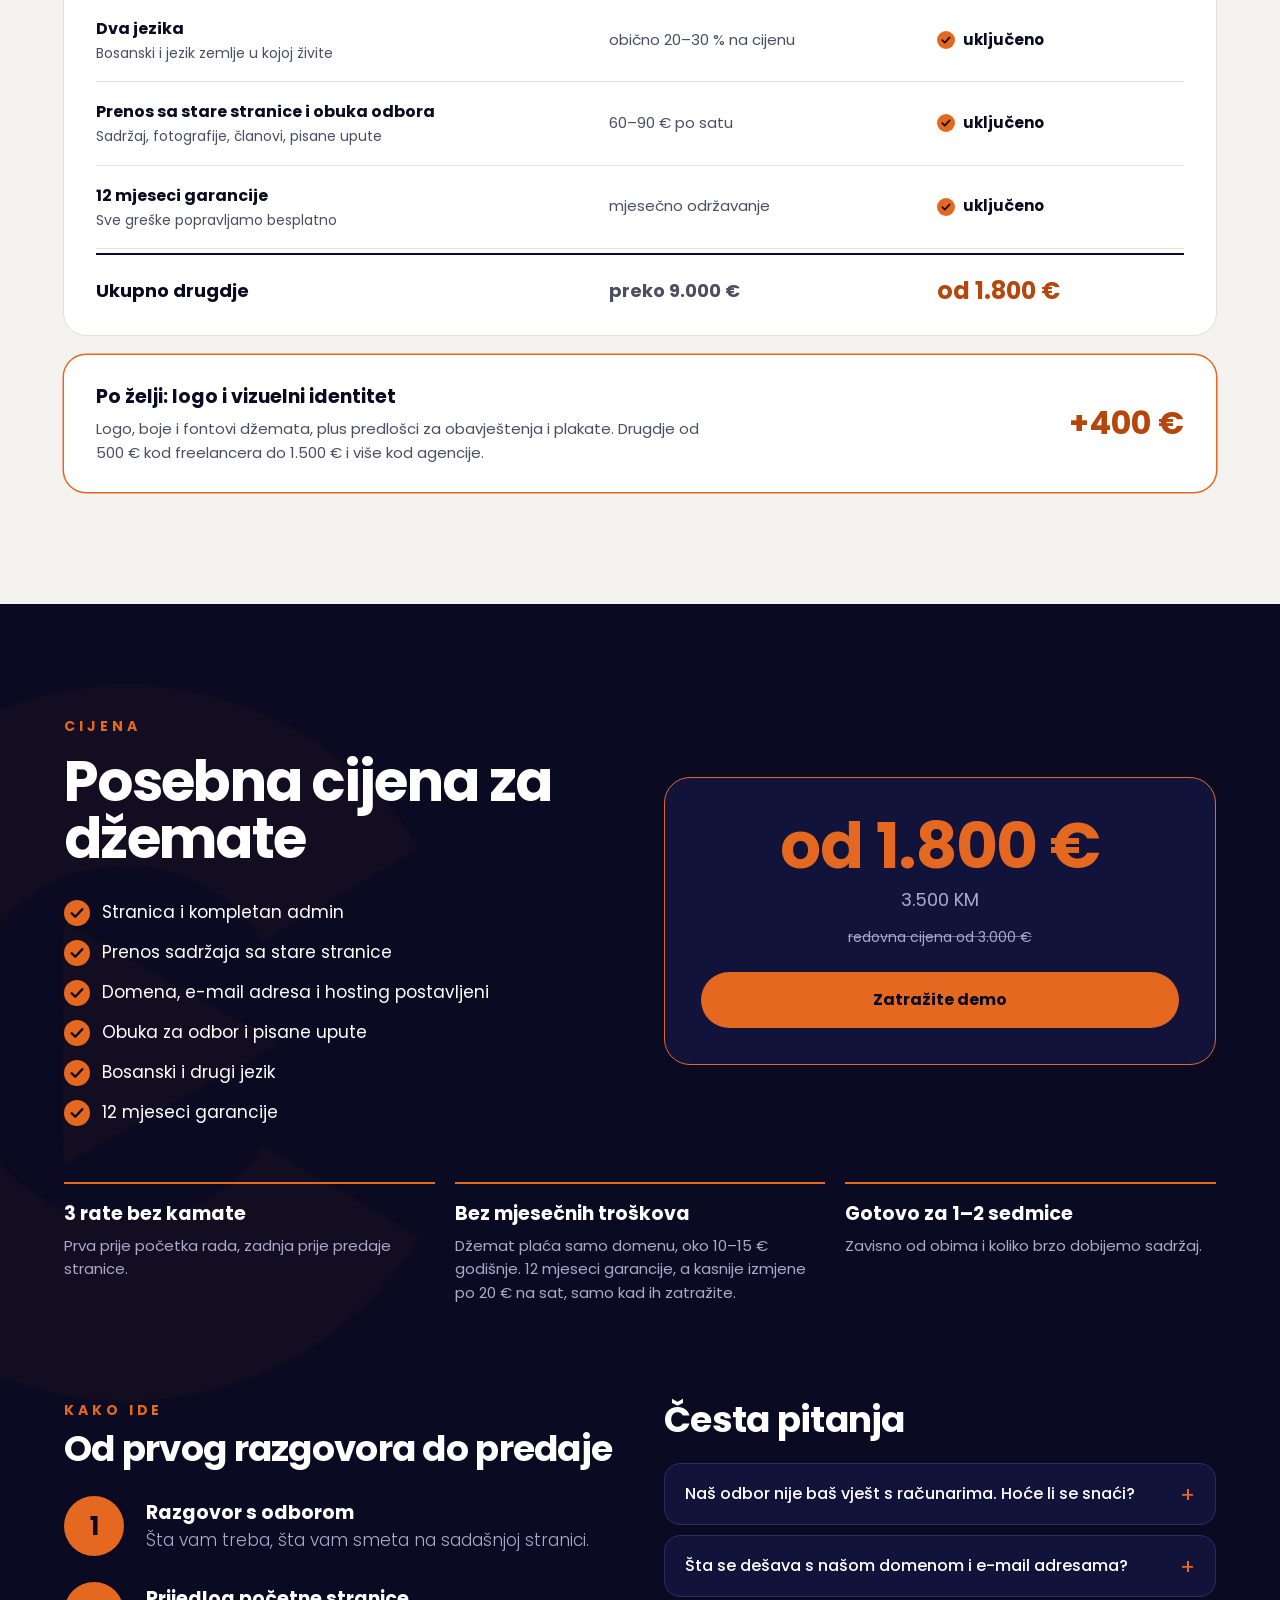
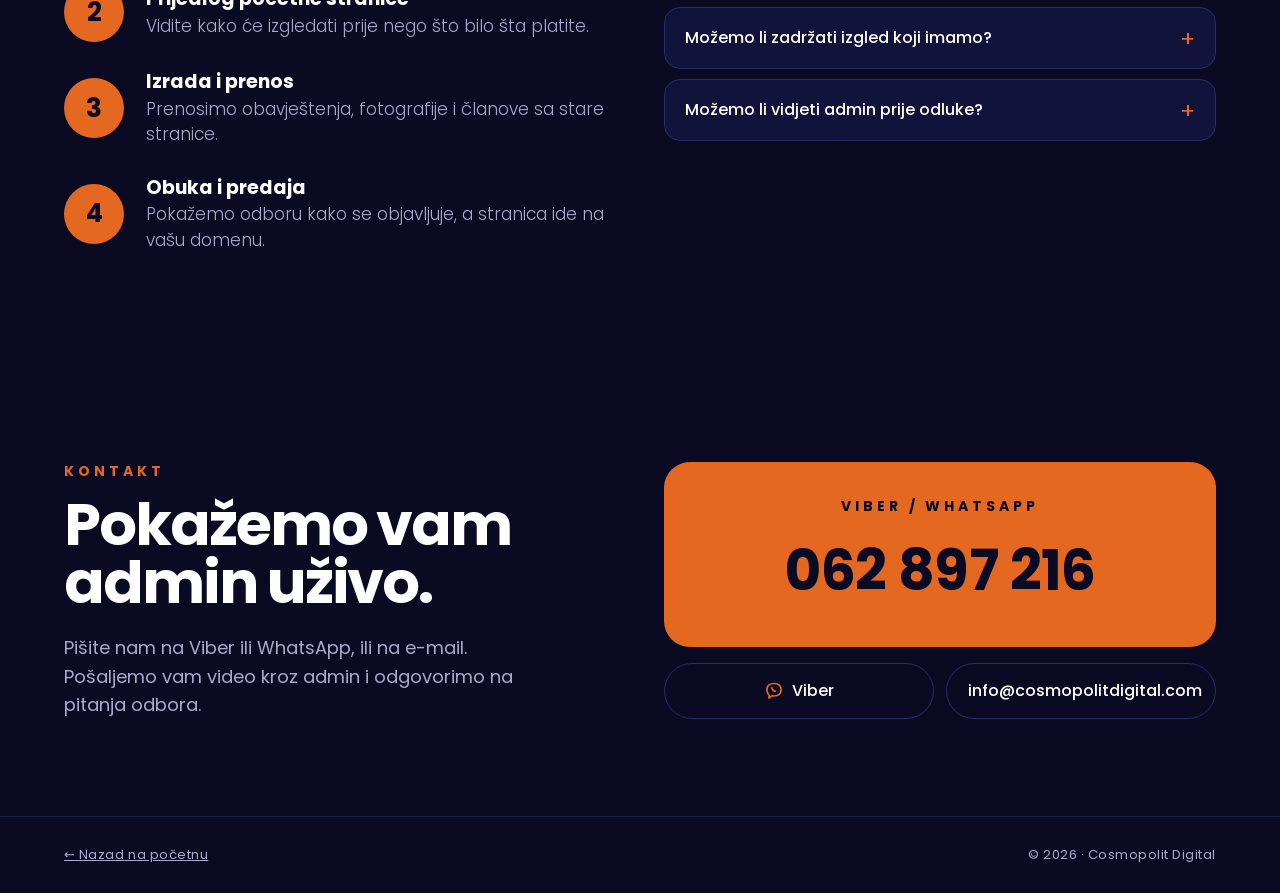
==== commit 3e752ae5: "Homepage: niche cards under the hero, orange buttons on projects; džemati: admin/site phones under t" ====
--- a/public/dzemati/index.html
+++ b/public/dzemati/index.html
@@ -18,7 +18,7 @@
 <link rel="icon" type="image/png" sizes="32x32" href="../favicon-32.png">
 <link rel="apple-touch-icon" href="../apple-touch-icon.png">
 <link rel="preload" href="../assets/fonts/poppins-bold.woff" as="font" type="font/woff" crossorigin>
-<link rel="stylesheet" href="../assets/css/site.css?v=4fb79753">
+<link rel="stylesheet" href="../assets/css/site.css?v=0b5206f4">
 <script type="application/ld+json">
 {"@context":"https://schema.org","@type":"Service","name":"Web stranica za d\u017eemat i islamsku zajednicu, s adminom | Cosmopolit Digital","description":"Web stranica s adminom za d\u017eemate i islamske zajednice: obavje\u0161tenja, hutbe, vaktija, \u010dlanstvo i d\u017eenaze. Odbor sve objavljuje sam. Od 1.800 \u20ac.","url":"https://cosmopolitdigital.com/dzemati/","inLanguage":"bs","serviceType":"Web design","areaServed":["AT","DE","CH","BA"],"offers":{"@type":"Offer","price":"1800","priceCurrency":"EUR"},"provider":{"@type":"ProfessionalService","name":"Cosmopolit Digital","url":"https://cosmopolitdigital.com/","telephone":"+38762897216","email":"info@cosmopolitdigital.com"}}
 </script>
@@ -79,8 +79,21 @@
   </div>
 </section>
 
+<div class="light">
+<!-- PHONES (admin in your pocket -> what the community sees) -->
+<section class="wrap section phones-flow" style="padding-top:72px;padding-bottom:24px">
+  <div class="phone-pair">
+    <img src="../assets/img/dz/admin-mobile.jpg" alt="Admin za džemat na mobitelu" width="750" height="1630">
+    <div><h3>Admin u džepu</h3><p class="muted">Sve funkcije su dostupne i s telefona. Velika dugmad, jasni nazivi, bez tehničkih izraza.</p></div>
+  </div>
+  <span class="flow-arrow" aria-hidden="true"><svg width="18" height="18" viewBox="0 0 16 16" fill="none" aria-hidden="true"><path d="M3 8h10M9 4l4 4-4 4" stroke="#E56821" stroke-width="1.8" stroke-linecap="round" stroke-linejoin="round"/></svg></span>
+  <div class="phone-pair">
+    <img src="../assets/img/dz/site-clanstvo.jpg" alt="Stranica džemata na mobitelu: online članstvo" width="750" height="1630">
+    <div><h3>A džematlije vide ovo</h3><p class="muted">Uredna, brza stranica koja se lijepo čita na mobitelu, s vaktijom, obavještenjima i mogućnošću učlanjenja.</p></div>
+  </div>
+</section>
+
 <!-- PROBLEM -->
-<div class="light">
 <section class="wrap section">
   <p class="eyebrow" style="margin-bottom:16px">POZNATO?</p>
   <h2 class="h-md" style="max-width:760px">Većina džemata ima isti problem.</h2>
@@ -267,20 +280,6 @@
   <h3 class="h-sm" style="margin-top:96px;margin-bottom:28px">I još:</h3>
   <ul class="more-grid">
 <li><strong>WhatsApp kanal i e-mail</strong><span class="muted">Nakon objave hutbe jedno dugme kopira gotov tekst za WhatsApp kanal, a hutba ide i e-mailom svima na listi.</span></li><li><strong>Online članstvo</strong><span class="muted">Prijave stižu u admin i na e-mail džemata. Bez easyVereina i sličnih servisa.</span><a class="more-link" href="https://dzematizetnanic.com/clanstvo.html" target="_blank" rel="noopener">Pogledajte uživo <svg width="16" height="16" viewBox="0 0 16 16" fill="none" aria-hidden="true"><path d="M3 8h10M9 4l4 4-4 4" stroke="currentColor" stroke-width="1.8" stroke-linecap="round" stroke-linejoin="round"/></svg></a></li><li><strong>Mailing lista</strong><span class="muted">Ljudi se sami prijave na stranici, a odjavljuju linkom iz maila. Uvoz i izvoz liste.</span></li><li><strong>Albumi fotografija</strong><span class="muted">Odaberete slike, one se same smanje i objave po sekcijama: mekteb, žene, omladina…</span><a class="more-link" href="https://dzematizetnanic.com/galerija.html" target="_blank" rel="noopener">Pogledajte uživo <svg width="16" height="16" viewBox="0 0 16 16" fill="none" aria-hidden="true"><path d="M3 8h10M9 4l4 4-4 4" stroke="currentColor" stroke-width="1.8" stroke-linecap="round" stroke-linejoin="round"/></svg></a></li><li><strong>Tabla vakifa</strong><span class="muted">Imena vakifa na stranici, a broj se sam ažurira.</span><a class="more-link" href="https://dzematizetnanic.com/vakifi.html" target="_blank" rel="noopener">Pogledajte uživo <svg width="16" height="16" viewBox="0 0 16 16" fill="none" aria-hidden="true"><path d="M3 8h10M9 4l4 4-4 4" stroke="currentColor" stroke-width="1.8" stroke-linecap="round" stroke-linejoin="round"/></svg></a></li><li><strong>Termini aktivnosti</strong><span class="muted">Raspored mekteba, udruženja žena, omladine i sporta, uvijek tačan.</span><a class="more-link" href="https://dzematizetnanic.com/aktivnosti.html" target="_blank" rel="noopener">Pogledajte uživo <svg width="16" height="16" viewBox="0 0 16 16" fill="none" aria-hidden="true"><path d="M3 8h10M9 4l4 4-4 4" stroke="currentColor" stroke-width="1.8" stroke-linecap="round" stroke-linejoin="round"/></svg></a></li><li><strong>Dva jezika</strong><span class="muted">Bosanski i jezik zemlje u kojoj živite, npr. njemački.</span></li><li><strong>Radi na mobitelu</strong><span class="muted">Admin je napravljen i za telefon, pa obavještenje objavite i iz džamije.</span></li>  </ul>
-</section>
-
-<!-- PHONES -->
-<section class="wrap section" style="padding-top:72px;padding-bottom:112px">
-  <div class="grid-2 phones-row">
-    <div class="phone-pair">
-      <img src="../assets/img/dz/admin-mobile.jpg" alt="Admin za džemat na mobitelu" width="750" height="1630" loading="lazy">
-      <div><h3>Admin u džepu</h3><p class="muted">Sve funkcije su dostupne i s telefona. Velika dugmad, jasni nazivi, bez tehničkih izraza.</p></div>
-    </div>
-    <div class="phone-pair">
-      <img src="../assets/img/dz/site-clanstvo.jpg" alt="Stranica džemata na mobitelu: online članstvo" width="750" height="1630" loading="lazy">
-      <div><h3>A džematlije vide ovo</h3><p class="muted">Uredna, brza stranica koja se lijepo čita na mobitelu, s vaktijom, obavještenjima i mogućnošću učlanjenja.</p></div>
-    </div>
-  </div>
 </section>
 
 <!-- VALUE -->
--- a/public/assets/css/site.css
+++ b/public/assets/css/site.css
@@ -365,3 +365,22 @@
 .reel-modal[hidden]{display:none}
 .reel-modal video{max-height:88vh;max-width:100%;aspect-ratio:9/16;border-radius:16px;background:#000}
 .reel-close{position:absolute;top:14px;right:18px;width:48px;height:48px;border-radius:50%;border:1px solid #33357A;background:#11133F;color:#fff;font-size:28px;line-height:1;cursor:pointer}
+/* džemati: admin -> site flow under the hero */
+.phones-flow{display:grid;grid-template-columns:minmax(0,1fr) auto minmax(0,1fr);align-items:center;gap:20px}
+.flow-arrow{width:56px;height:56px;border-radius:50%;background:var(--orange);color:var(--navy);display:flex;align-items:center;justify-content:center}
+.flow-arrow svg{width:24px;height:24px}
+@media (max-width:860px){.phones-flow{grid-template-columns:1fr}.flow-arrow{justify-self:center;transform:rotate(90deg)}}
+.flow-arrow svg path{stroke:var(--navy)}
+/* homepage: niche pages right under the hero */
+.solutions-top{display:grid;grid-template-columns:repeat(2,minmax(0,1fr));gap:24px;padding-top:56px}
+.sol-card{display:flex;gap:26px;align-items:center;padding:24px 28px 24px 24px;text-decoration:none;color:var(--ink);transition:box-shadow .15s}
+.sol-card:hover{box-shadow:0 0 0 2px var(--orange)}
+.sol-card img{flex:none;width:96px;aspect-ratio:375/600;object-fit:cover;object-position:top;border-radius:14px;border:4px solid var(--navy)}
+.sol-card h2{font-size:26px;font-weight:700;letter-spacing:-.01em;line-height:1.2}
+.sol-card p{margin-top:8px;line-height:1.55}
+.sol-card .btn{margin-top:16px}
+.btn-more{margin-left:4px}
+.link-row{align-items:center;row-gap:12px}
+@media (max-width:860px){.solutions-top{grid-template-columns:1fr;gap:16px;padding-top:40px}.sol-card{gap:18px;padding:18px}.sol-card img{width:76px}.sol-card h2{font-size:22px}}
+.btn-sm{min-height:40px;padding:0 18px;font-size:14px}
+.btn-orange svg path{stroke:var(--navy)}
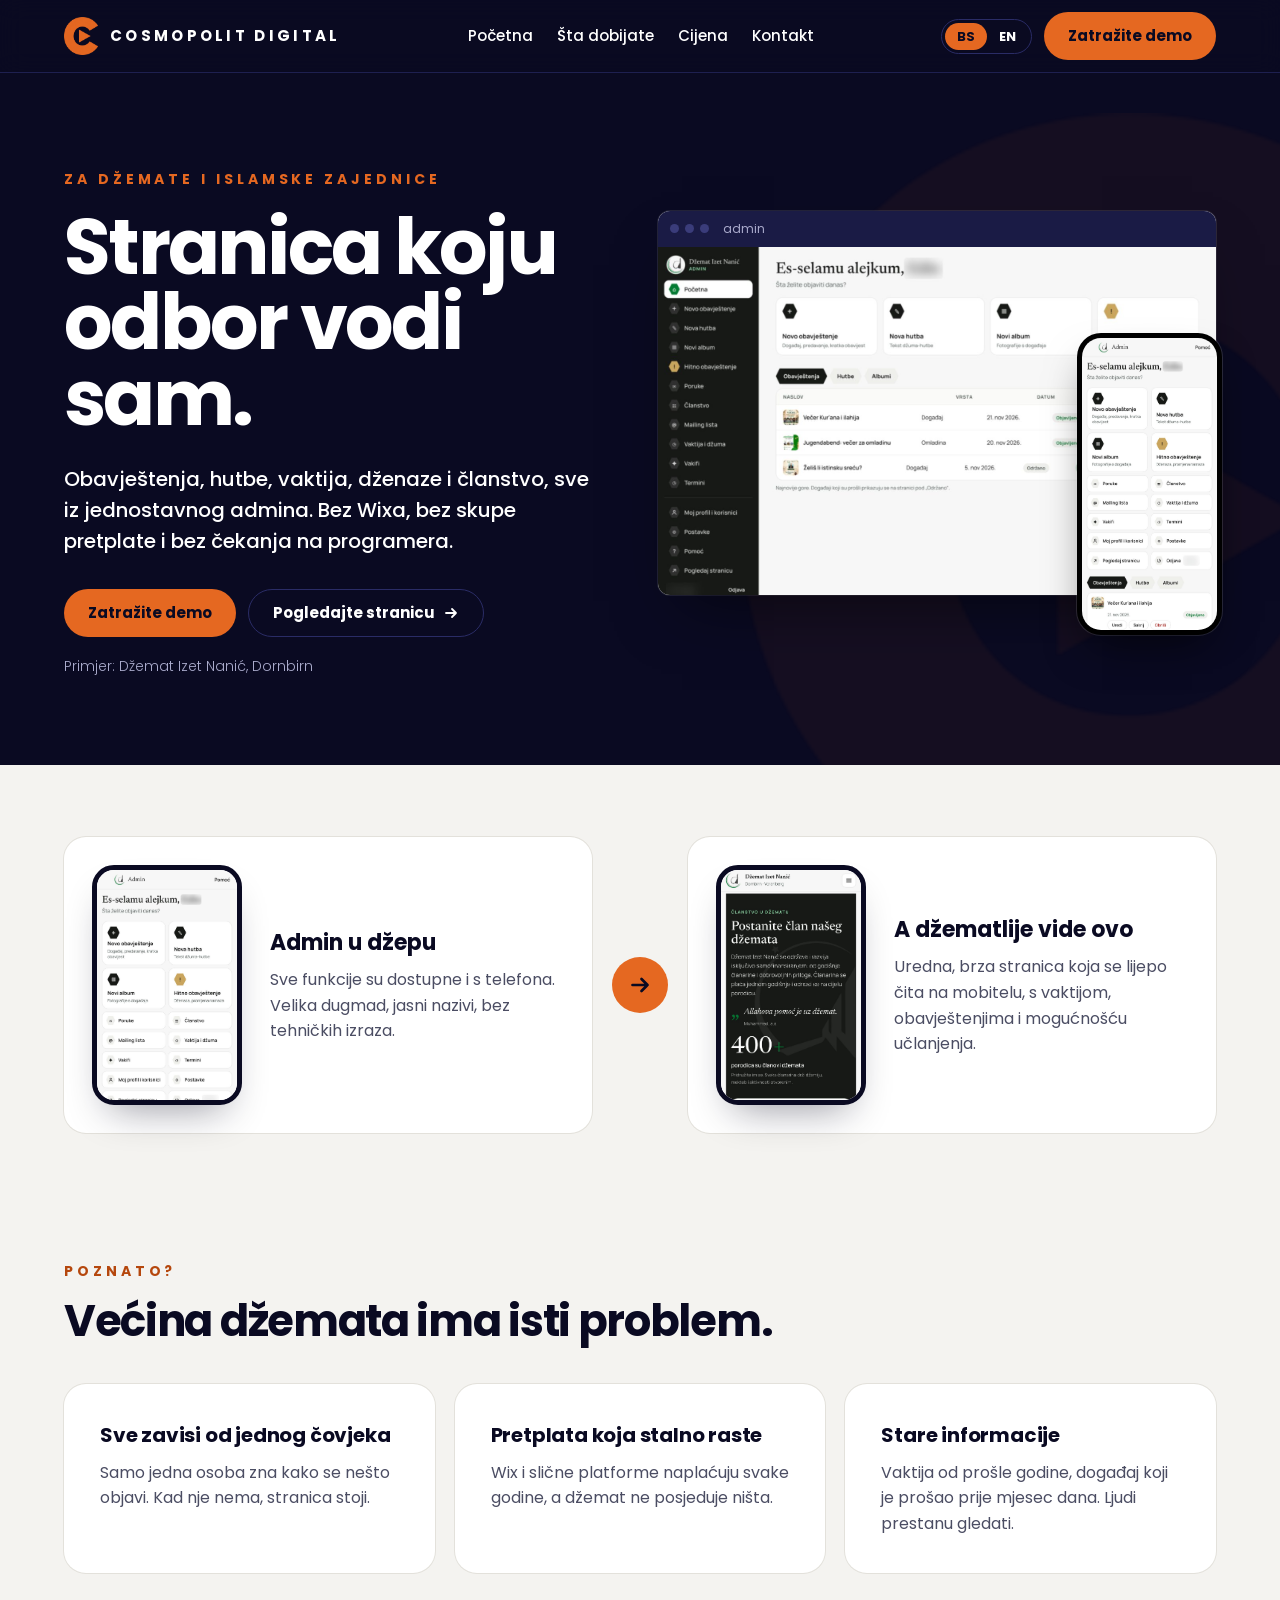
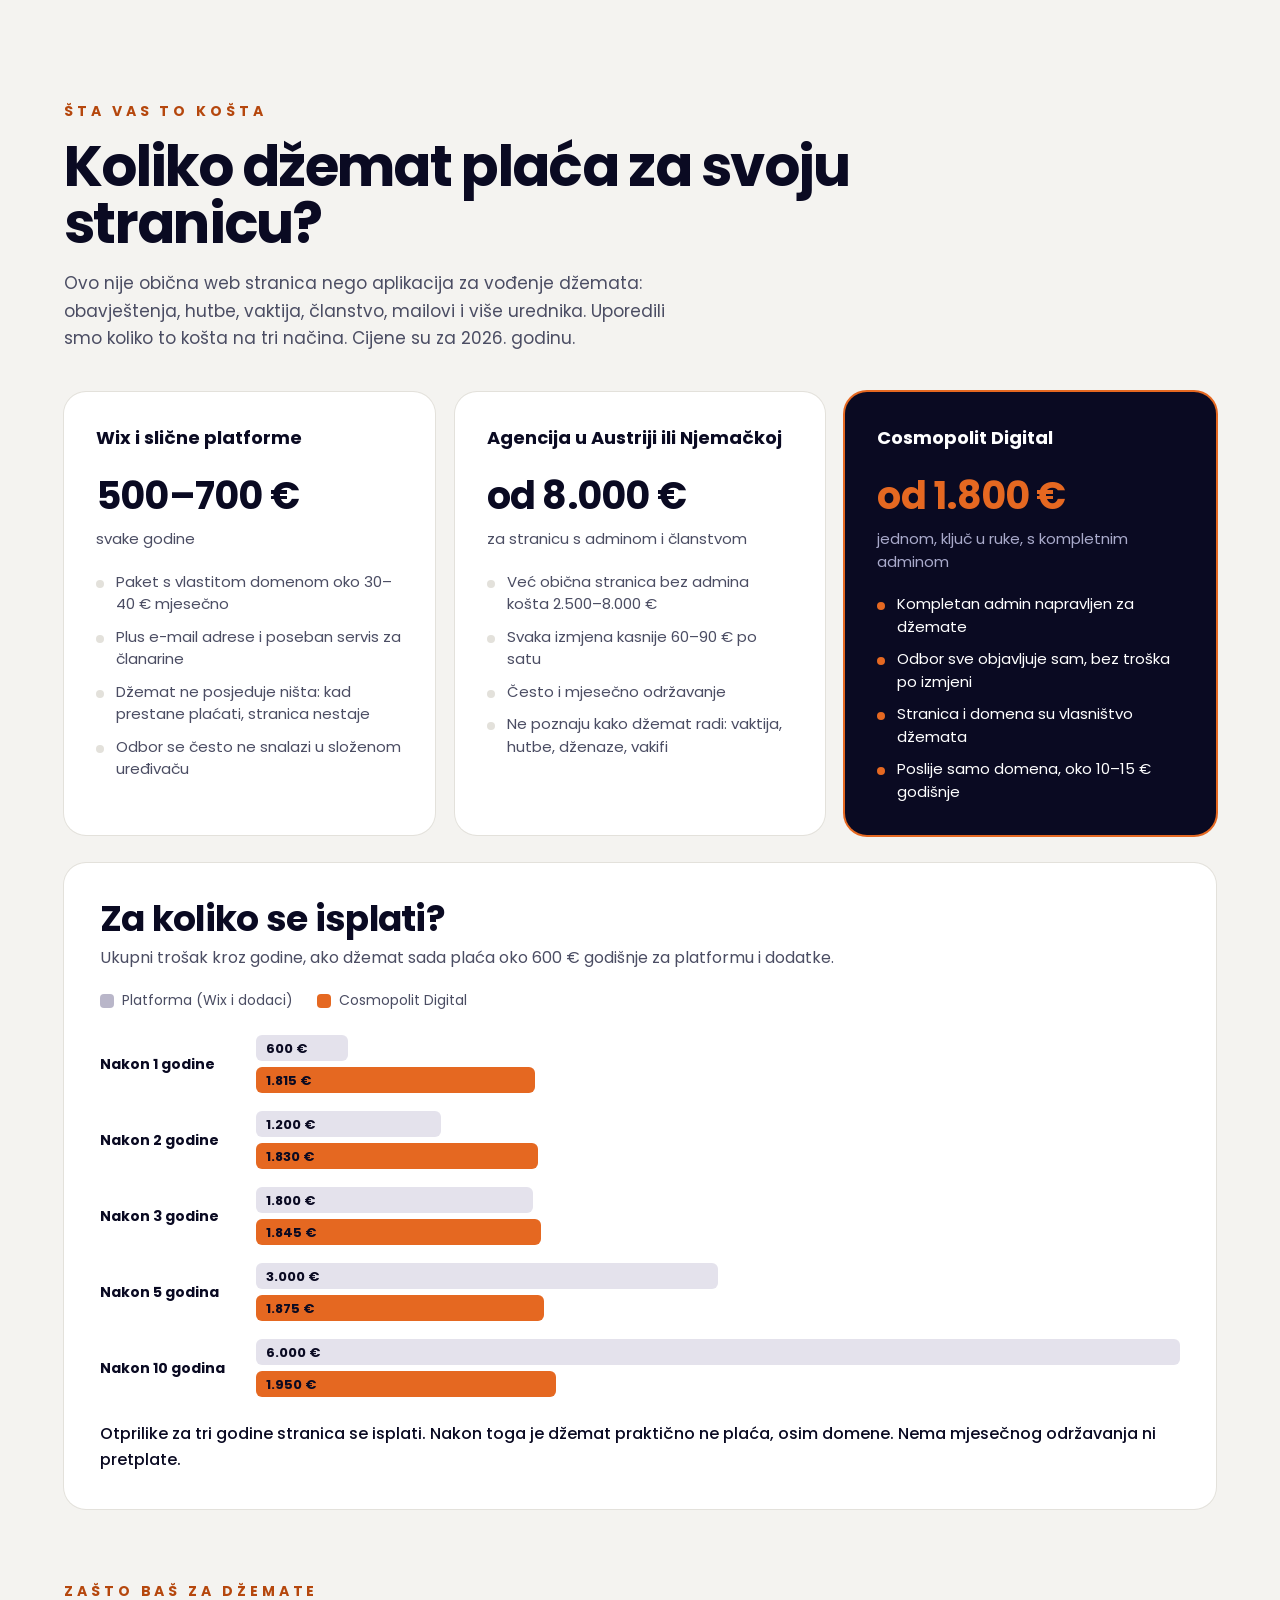
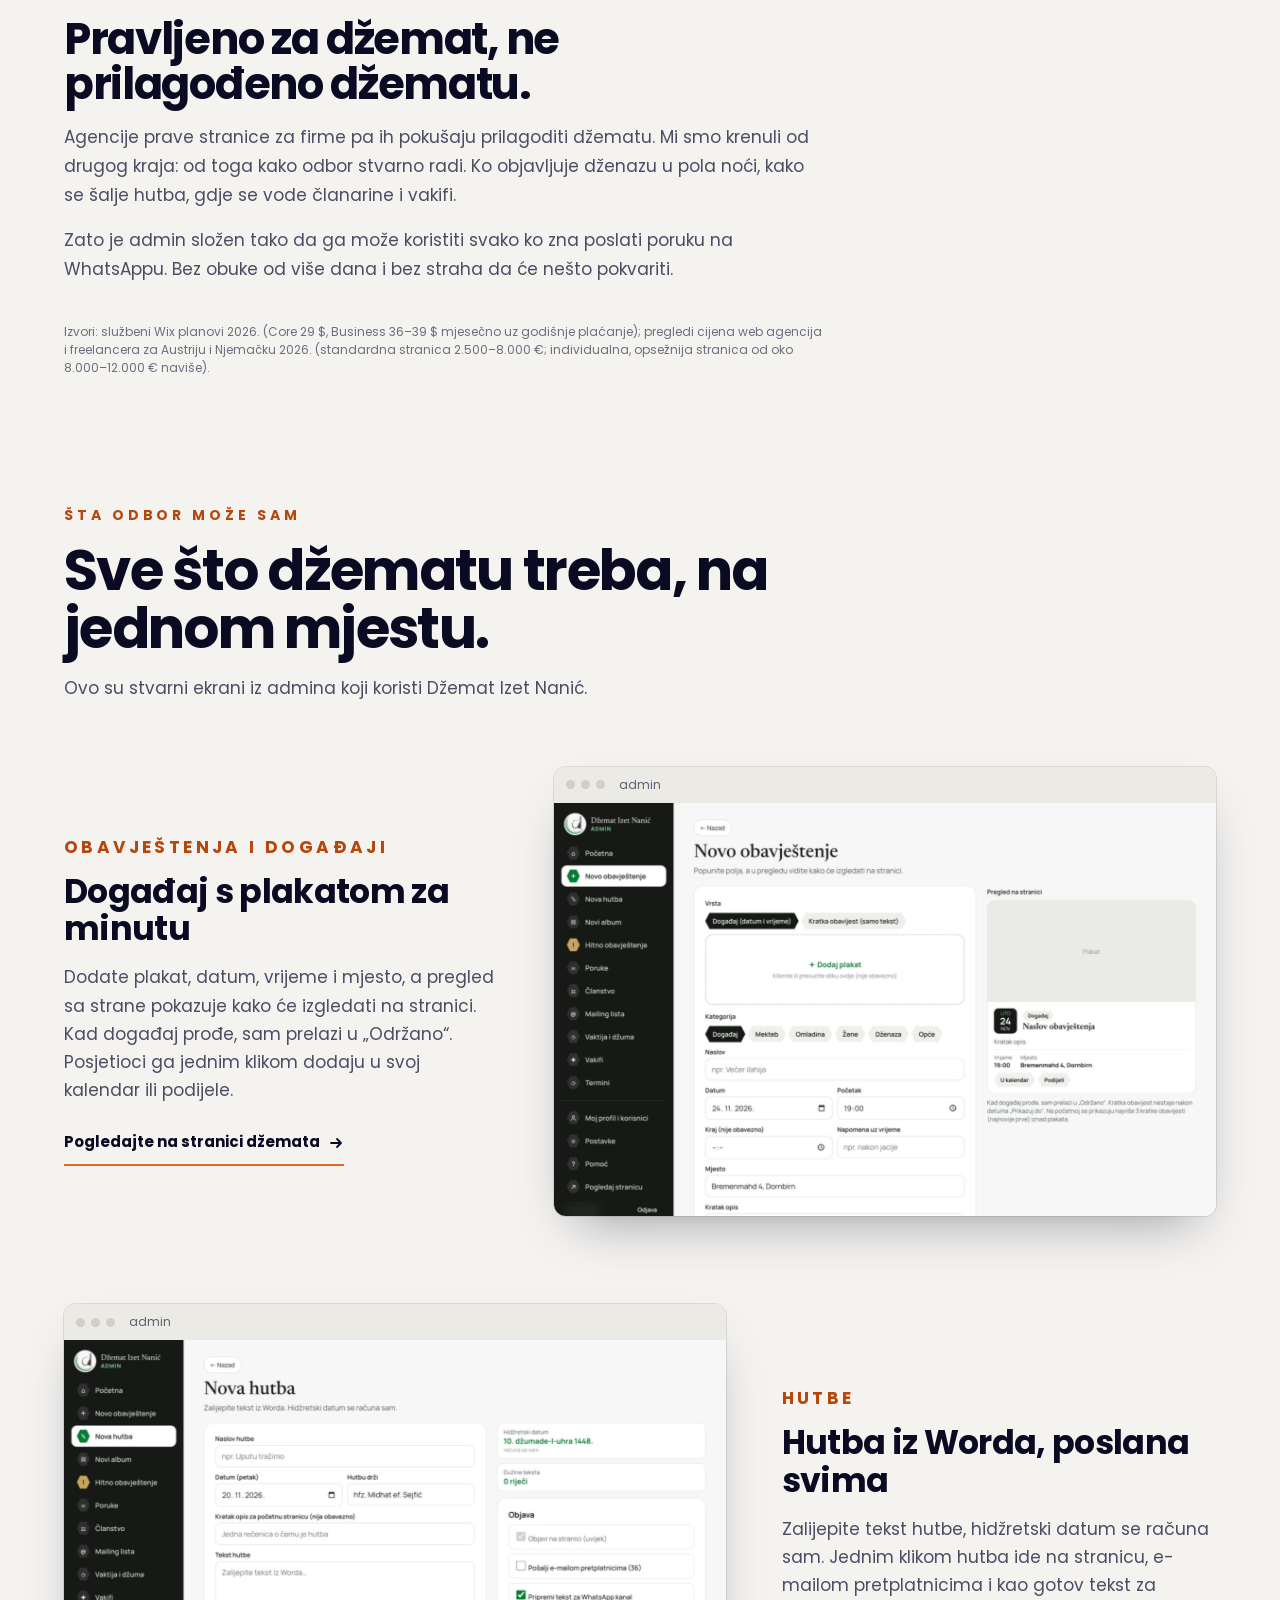
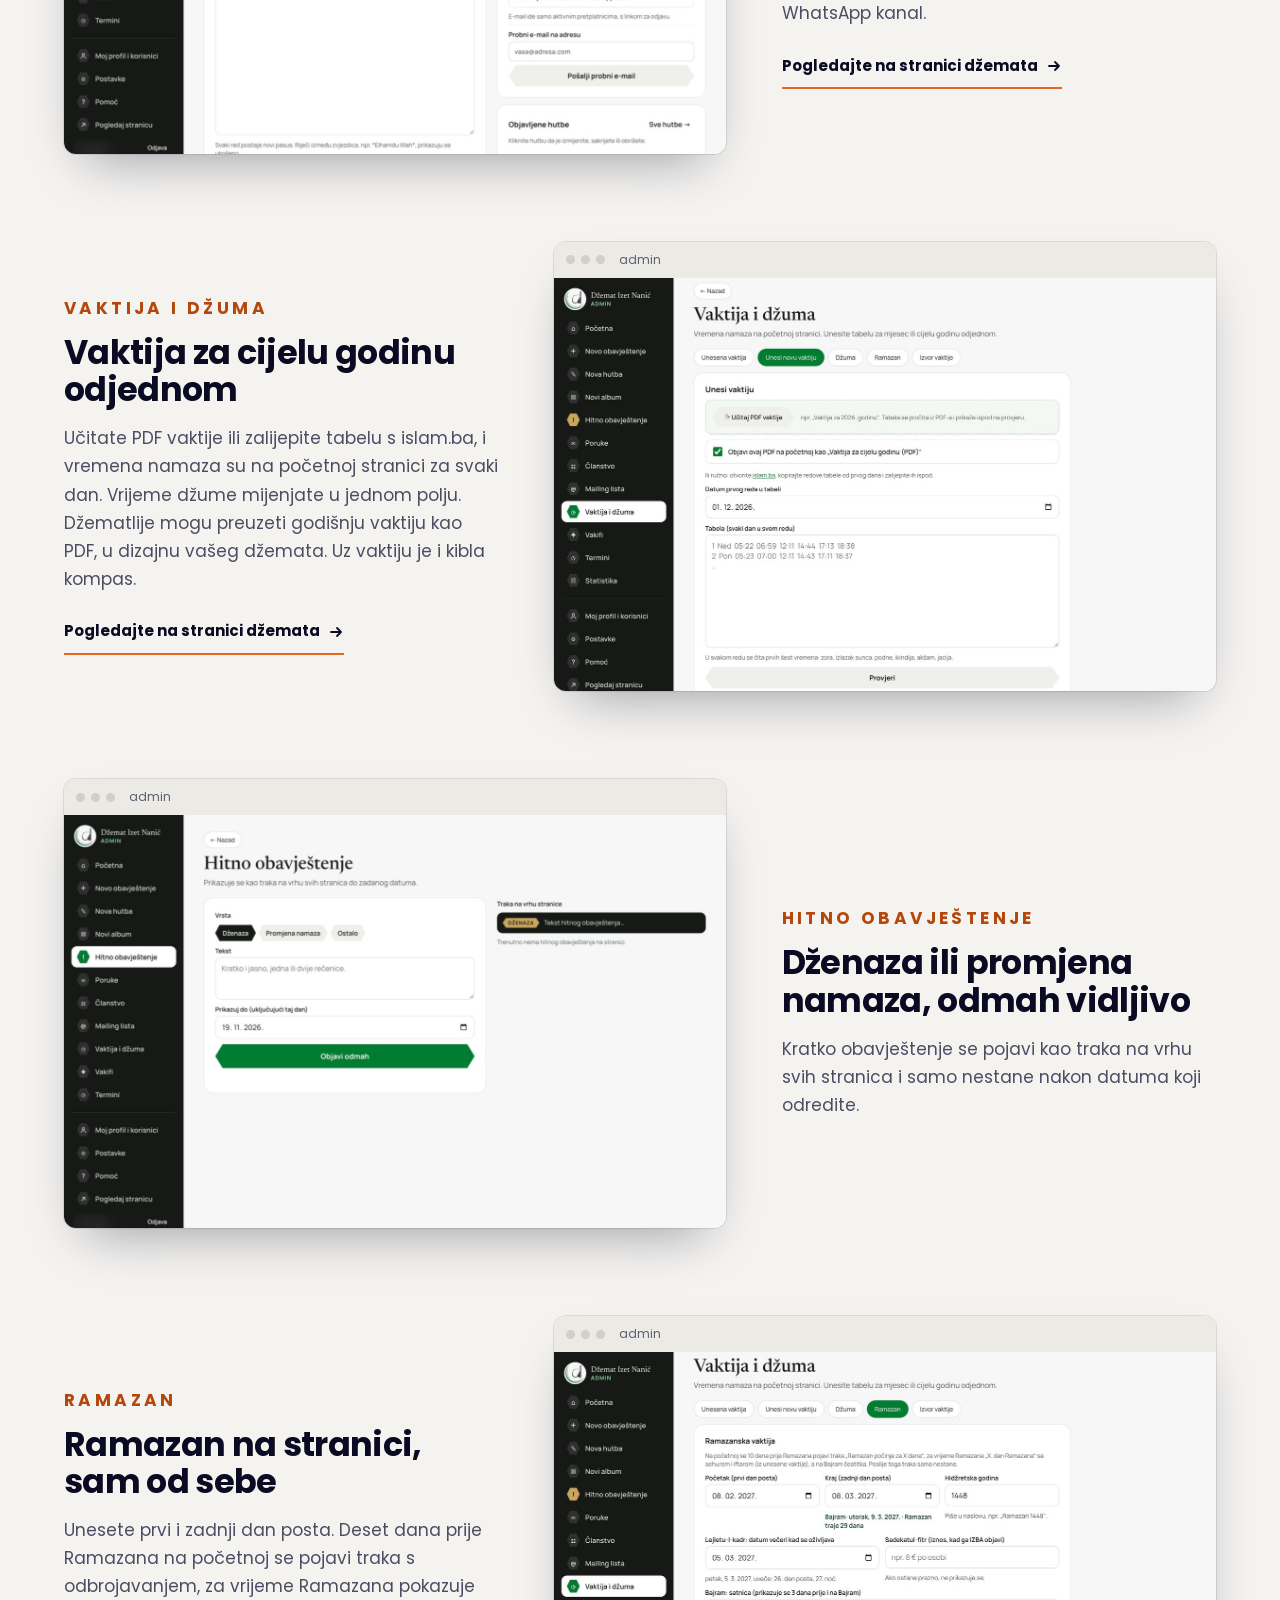
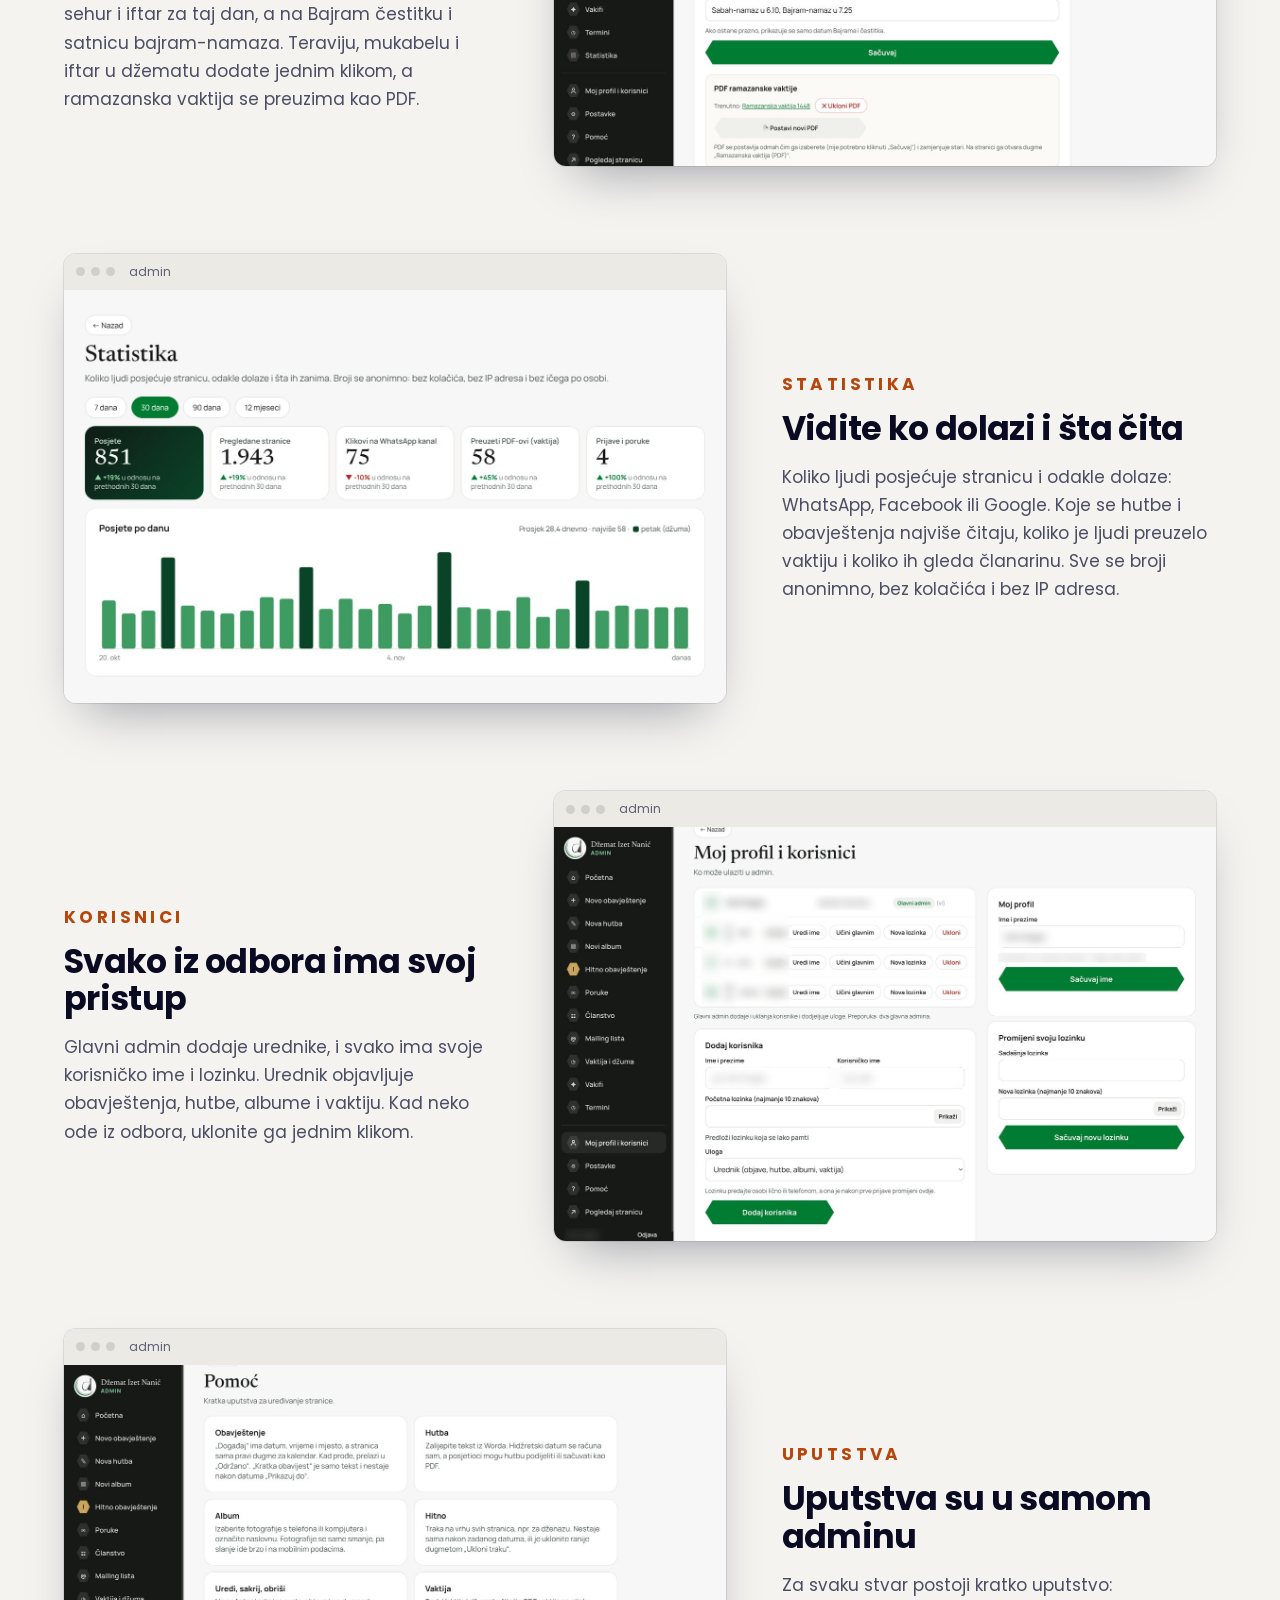
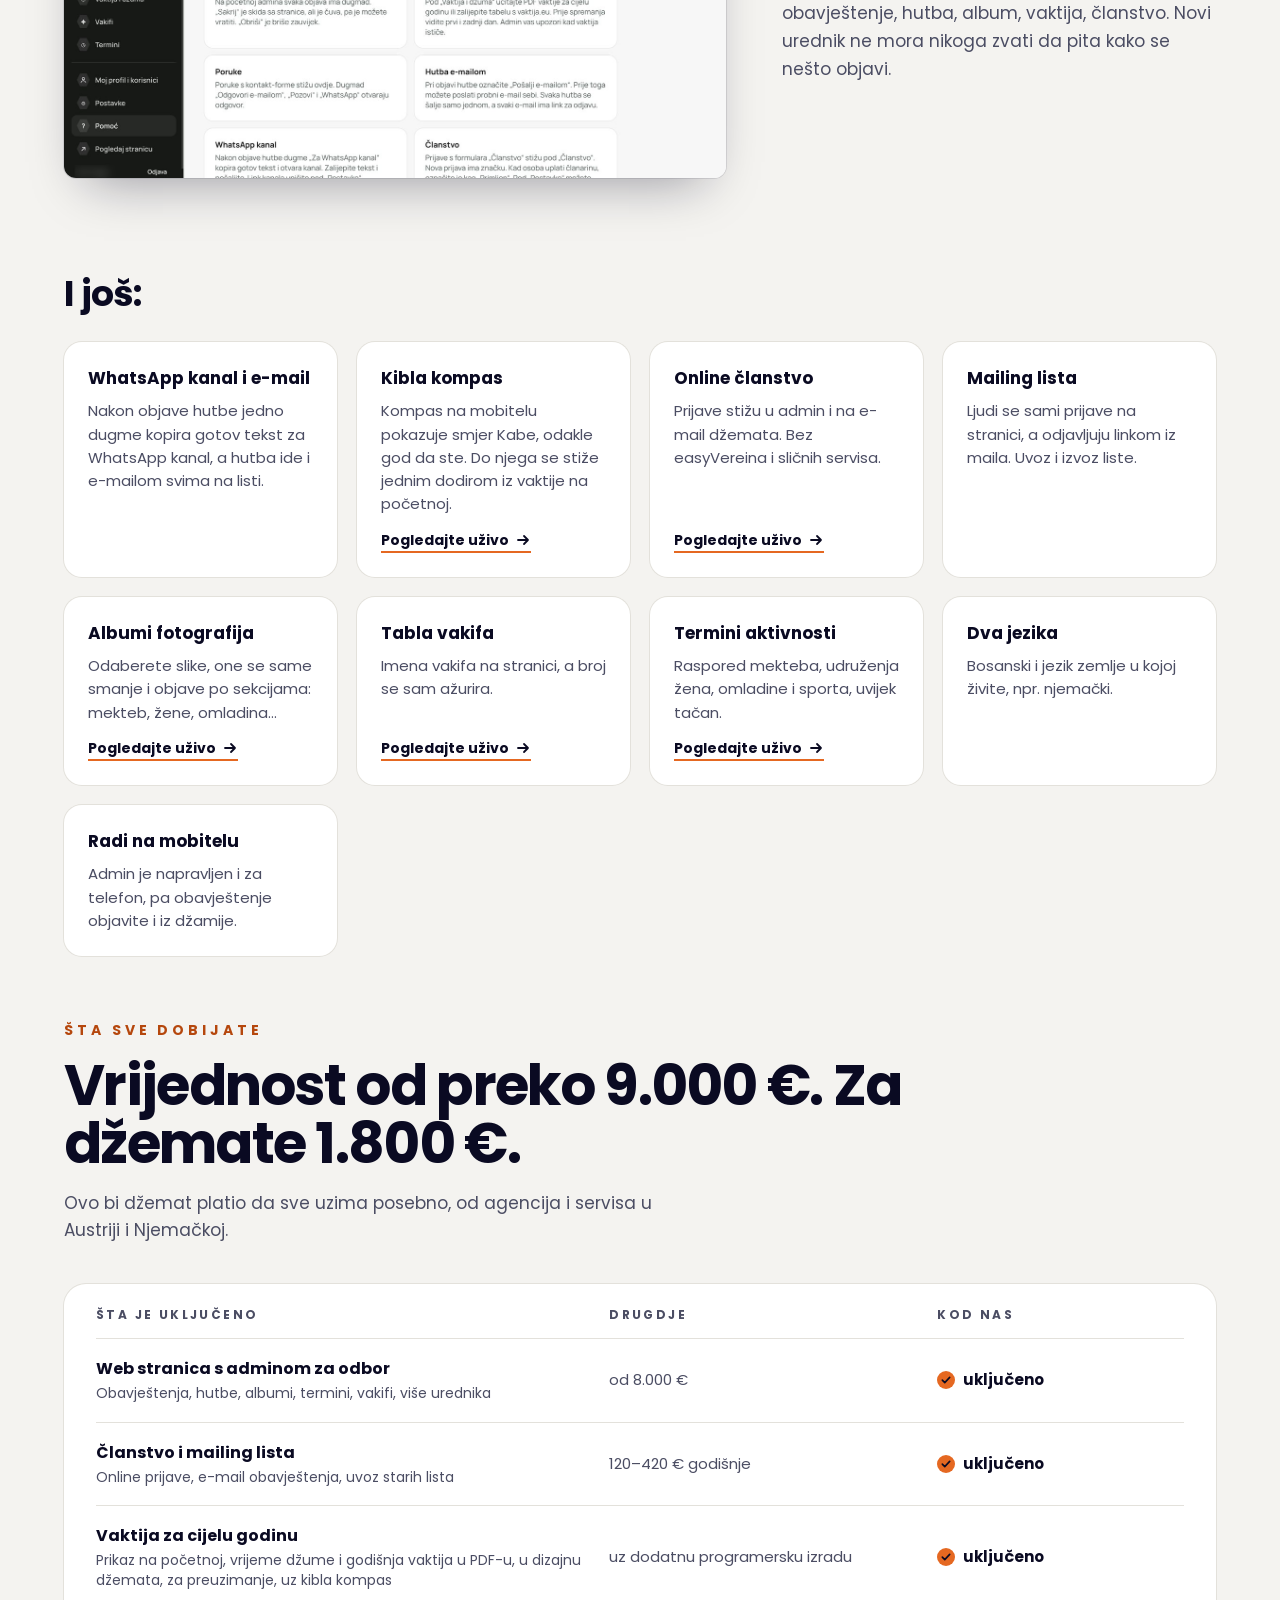
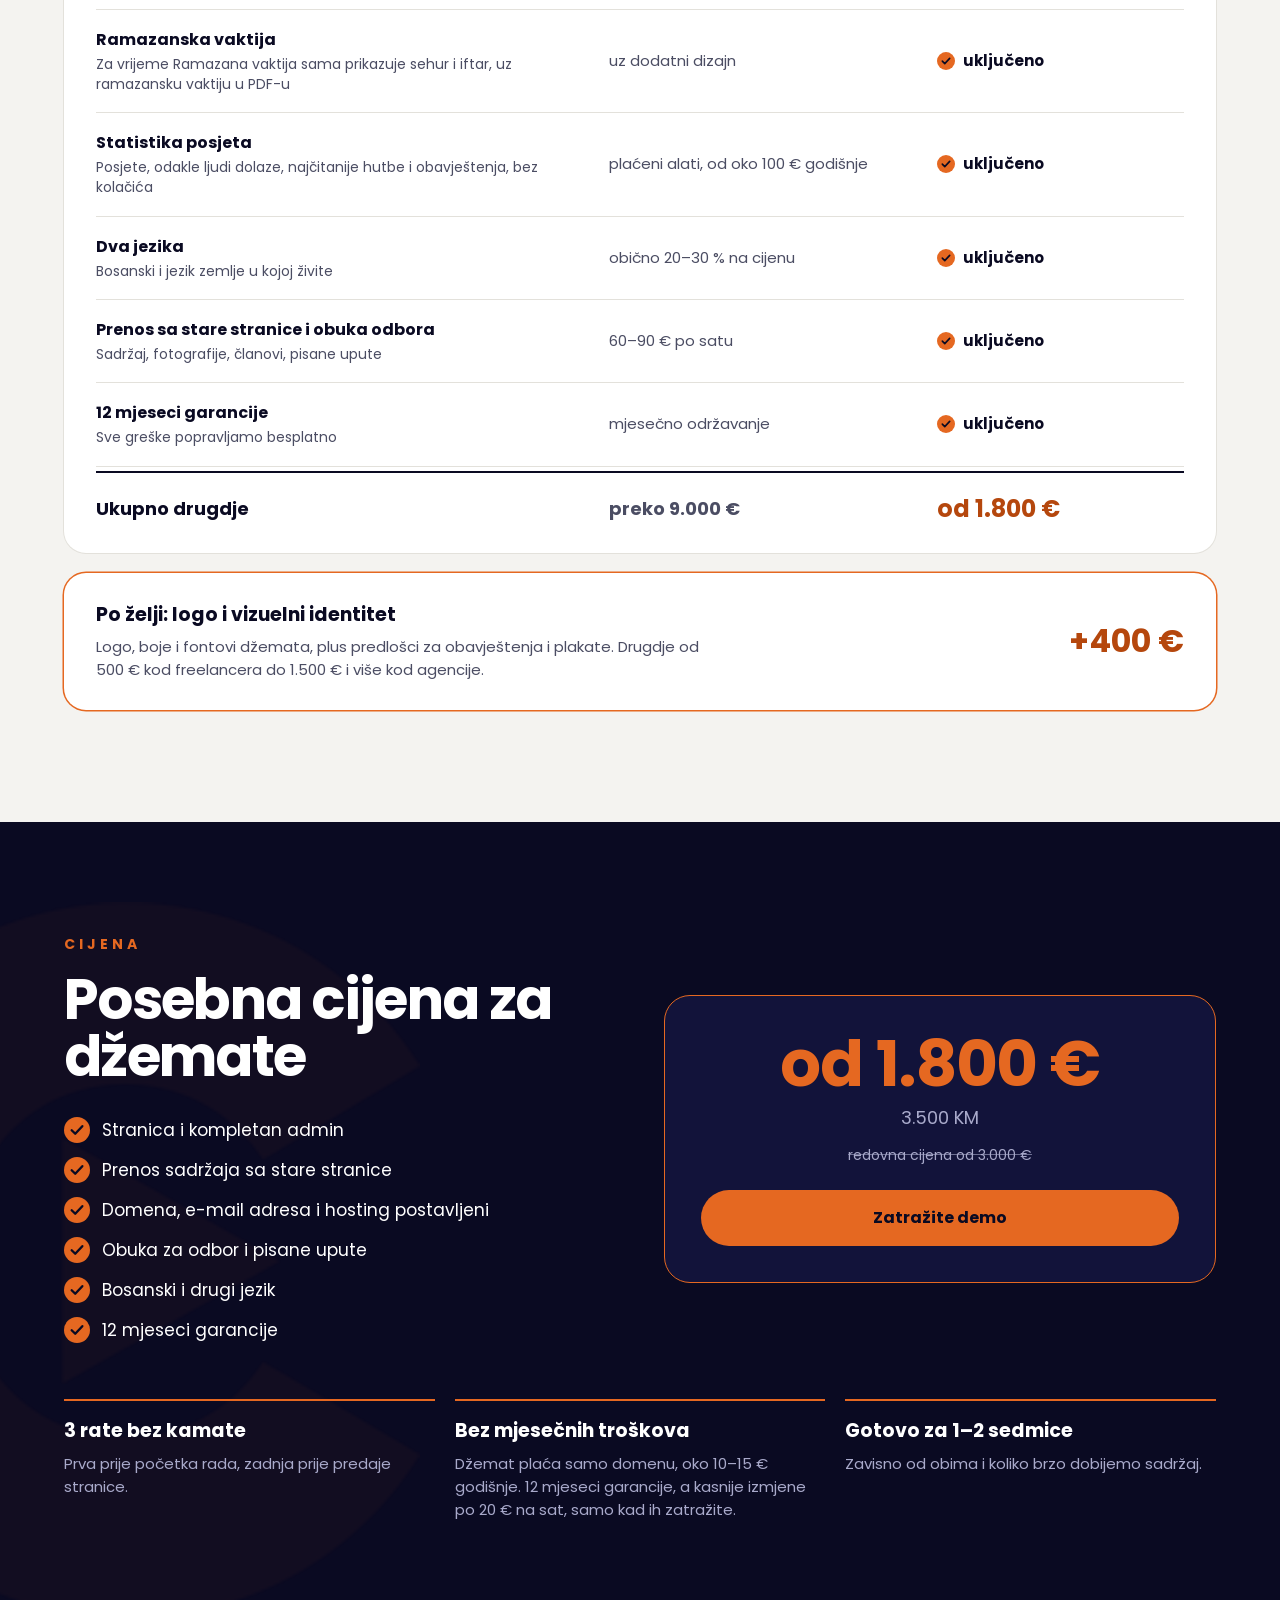
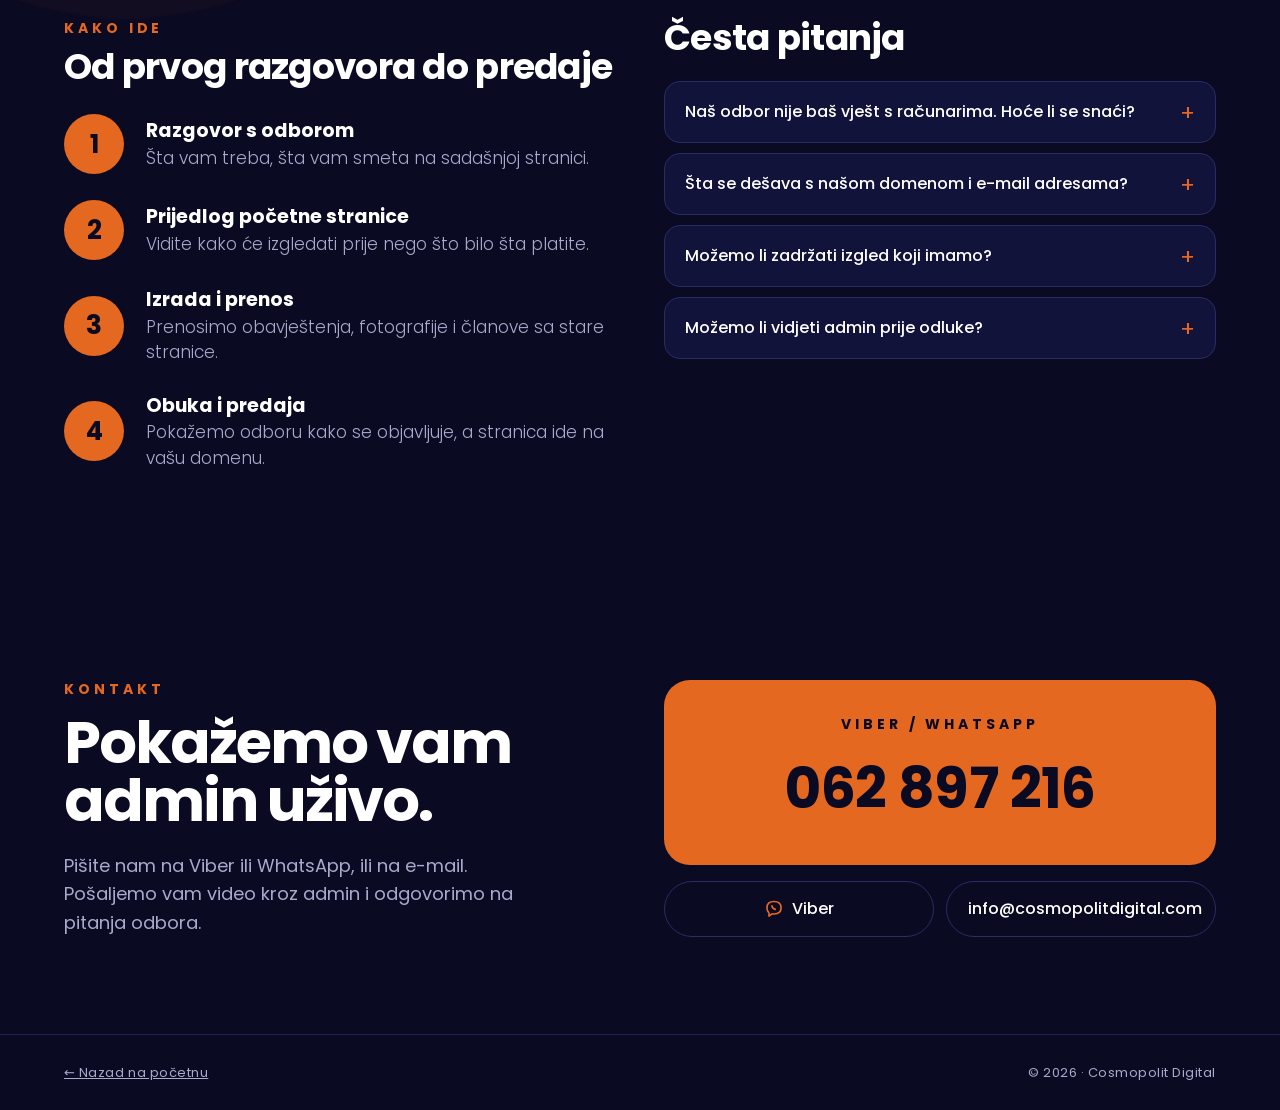
==== commit f39a633f: "Džemati: Qibla compass Co-Authored-By: Claude Opus 5.5 <noreply@anthropic.com> Claude-Session: https" ====
--- a/public/dzemati/index.html
+++ b/public/dzemati/index.html
@@ -213,7 +213,7 @@
       <div class="feature-copy">
         <p class="tag">VAKTIJA I DŽUMA</p>
         <h3>Vaktija za cijelu godinu odjednom</h3>
-        <p class="muted">Učitate PDF vaktije ili zalijepite tabelu s islam.ba, i vremena namaza su na početnoj stranici za svaki dan. Vrijeme džume mijenjate u jednom polju. Džematlije mogu preuzeti godišnju vaktiju kao PDF, u dizajnu vašeg džemata.</p>
+        <p class="muted">Učitate PDF vaktije ili zalijepite tabelu s islam.ba, i vremena namaza su na početnoj stranici za svaki dan. Vrijeme džume mijenjate u jednom polju. Džematlije mogu preuzeti godišnju vaktiju kao PDF, u dizajnu vašeg džemata. Uz vaktiju je i kibla kompas.</p>
 <a class="link-arrow" href="https://dzematizetnanic.com/" target="_blank" rel="noopener">Pogledajte na stranici džemata <svg width="16" height="16" viewBox="0 0 16 16" fill="none" aria-hidden="true"><path d="M3 8h10M9 4l4 4-4 4" stroke="currentColor" stroke-width="1.8" stroke-linecap="round" stroke-linejoin="round"/></svg></a>      </div>
       <div class="feature-shot">
         <div class="browser"><div class="browser-bar"><i></i><i></i><i></i><span>admin</span></div>
@@ -279,7 +279,7 @@
 
   <h3 class="h-sm" style="margin-top:96px;margin-bottom:28px">I još:</h3>
   <ul class="more-grid">
-<li><strong>WhatsApp kanal i e-mail</strong><span class="muted">Nakon objave hutbe jedno dugme kopira gotov tekst za WhatsApp kanal, a hutba ide i e-mailom svima na listi.</span></li><li><strong>Online članstvo</strong><span class="muted">Prijave stižu u admin i na e-mail džemata. Bez easyVereina i sličnih servisa.</span><a class="more-link" href="https://dzematizetnanic.com/clanstvo.html" target="_blank" rel="noopener">Pogledajte uživo <svg width="16" height="16" viewBox="0 0 16 16" fill="none" aria-hidden="true"><path d="M3 8h10M9 4l4 4-4 4" stroke="currentColor" stroke-width="1.8" stroke-linecap="round" stroke-linejoin="round"/></svg></a></li><li><strong>Mailing lista</strong><span class="muted">Ljudi se sami prijave na stranici, a odjavljuju linkom iz maila. Uvoz i izvoz liste.</span></li><li><strong>Albumi fotografija</strong><span class="muted">Odaberete slike, one se same smanje i objave po sekcijama: mekteb, žene, omladina…</span><a class="more-link" href="https://dzematizetnanic.com/galerija.html" target="_blank" rel="noopener">Pogledajte uživo <svg width="16" height="16" viewBox="0 0 16 16" fill="none" aria-hidden="true"><path d="M3 8h10M9 4l4 4-4 4" stroke="currentColor" stroke-width="1.8" stroke-linecap="round" stroke-linejoin="round"/></svg></a></li><li><strong>Tabla vakifa</strong><span class="muted">Imena vakifa na stranici, a broj se sam ažurira.</span><a class="more-link" href="https://dzematizetnanic.com/vakifi.html" target="_blank" rel="noopener">Pogledajte uživo <svg width="16" height="16" viewBox="0 0 16 16" fill="none" aria-hidden="true"><path d="M3 8h10M9 4l4 4-4 4" stroke="currentColor" stroke-width="1.8" stroke-linecap="round" stroke-linejoin="round"/></svg></a></li><li><strong>Termini aktivnosti</strong><span class="muted">Raspored mekteba, udruženja žena, omladine i sporta, uvijek tačan.</span><a class="more-link" href="https://dzematizetnanic.com/aktivnosti.html" target="_blank" rel="noopener">Pogledajte uživo <svg width="16" height="16" viewBox="0 0 16 16" fill="none" aria-hidden="true"><path d="M3 8h10M9 4l4 4-4 4" stroke="currentColor" stroke-width="1.8" stroke-linecap="round" stroke-linejoin="round"/></svg></a></li><li><strong>Dva jezika</strong><span class="muted">Bosanski i jezik zemlje u kojoj živite, npr. njemački.</span></li><li><strong>Radi na mobitelu</strong><span class="muted">Admin je napravljen i za telefon, pa obavještenje objavite i iz džamije.</span></li>  </ul>
+<li><strong>WhatsApp kanal i e-mail</strong><span class="muted">Nakon objave hutbe jedno dugme kopira gotov tekst za WhatsApp kanal, a hutba ide i e-mailom svima na listi.</span></li><li><strong>Kibla kompas</strong><span class="muted">Kompas na mobitelu pokazuje smjer Kabe, odakle god da ste. Do njega se stiže jednim dodirom iz vaktije na početnoj.</span><a class="more-link" href="https://dzematizetnanic.com/kibla.html" target="_blank" rel="noopener">Pogledajte uživo <svg width="16" height="16" viewBox="0 0 16 16" fill="none" aria-hidden="true"><path d="M3 8h10M9 4l4 4-4 4" stroke="currentColor" stroke-width="1.8" stroke-linecap="round" stroke-linejoin="round"/></svg></a></li><li><strong>Online članstvo</strong><span class="muted">Prijave stižu u admin i na e-mail džemata. Bez easyVereina i sličnih servisa.</span><a class="more-link" href="https://dzematizetnanic.com/clanstvo.html" target="_blank" rel="noopener">Pogledajte uživo <svg width="16" height="16" viewBox="0 0 16 16" fill="none" aria-hidden="true"><path d="M3 8h10M9 4l4 4-4 4" stroke="currentColor" stroke-width="1.8" stroke-linecap="round" stroke-linejoin="round"/></svg></a></li><li><strong>Mailing lista</strong><span class="muted">Ljudi se sami prijave na stranici, a odjavljuju linkom iz maila. Uvoz i izvoz liste.</span></li><li><strong>Albumi fotografija</strong><span class="muted">Odaberete slike, one se same smanje i objave po sekcijama: mekteb, žene, omladina…</span><a class="more-link" href="https://dzematizetnanic.com/galerija.html" target="_blank" rel="noopener">Pogledajte uživo <svg width="16" height="16" viewBox="0 0 16 16" fill="none" aria-hidden="true"><path d="M3 8h10M9 4l4 4-4 4" stroke="currentColor" stroke-width="1.8" stroke-linecap="round" stroke-linejoin="round"/></svg></a></li><li><strong>Tabla vakifa</strong><span class="muted">Imena vakifa na stranici, a broj se sam ažurira.</span><a class="more-link" href="https://dzematizetnanic.com/vakifi.html" target="_blank" rel="noopener">Pogledajte uživo <svg width="16" height="16" viewBox="0 0 16 16" fill="none" aria-hidden="true"><path d="M3 8h10M9 4l4 4-4 4" stroke="currentColor" stroke-width="1.8" stroke-linecap="round" stroke-linejoin="round"/></svg></a></li><li><strong>Termini aktivnosti</strong><span class="muted">Raspored mekteba, udruženja žena, omladine i sporta, uvijek tačan.</span><a class="more-link" href="https://dzematizetnanic.com/aktivnosti.html" target="_blank" rel="noopener">Pogledajte uživo <svg width="16" height="16" viewBox="0 0 16 16" fill="none" aria-hidden="true"><path d="M3 8h10M9 4l4 4-4 4" stroke="currentColor" stroke-width="1.8" stroke-linecap="round" stroke-linejoin="round"/></svg></a></li><li><strong>Dva jezika</strong><span class="muted">Bosanski i jezik zemlje u kojoj živite, npr. njemački.</span></li><li><strong>Radi na mobitelu</strong><span class="muted">Admin je napravljen i za telefon, pa obavještenje objavite i iz džamije.</span></li>  </ul>
 </section>
 
 <!-- VALUE -->
@@ -291,7 +291,7 @@
     <div class="vt-row vt-head"><span>Šta je uključeno</span><span>Drugdje</span><span>Kod nas</span></div>
     <div class="vt-row"><span><strong>Web stranica s adminom za odbor</strong><small>Obavještenja, hutbe, albumi, termini, vakifi, više urednika</small></span><span class="vt-else" data-label="Drugdje">od 8.000 €</span><span class="vt-us" data-label="Kod nas"><svg width="18" height="18" viewBox="0 0 22 22" fill="none" aria-hidden="true"><circle cx="11" cy="11" r="11" fill="#E56821"/><path d="M6.5 11.2l3 3 6-6.4" stroke="#0A0A22" stroke-width="2" stroke-linecap="round" stroke-linejoin="round"/></svg>uključeno</span></div>
     <div class="vt-row"><span><strong>Članstvo i mailing lista</strong><small>Online prijave, e-mail obavještenja, uvoz starih lista</small></span><span class="vt-else" data-label="Drugdje">120–420 € godišnje</span><span class="vt-us" data-label="Kod nas"><svg width="18" height="18" viewBox="0 0 22 22" fill="none" aria-hidden="true"><circle cx="11" cy="11" r="11" fill="#E56821"/><path d="M6.5 11.2l3 3 6-6.4" stroke="#0A0A22" stroke-width="2" stroke-linecap="round" stroke-linejoin="round"/></svg>uključeno</span></div>
-    <div class="vt-row"><span><strong>Vaktija za cijelu godinu</strong><small>Prikaz na početnoj, vrijeme džume i godišnja vaktija u PDF-u, u dizajnu džemata, za preuzimanje</small></span><span class="vt-else" data-label="Drugdje">uz dodatnu programersku izradu</span><span class="vt-us" data-label="Kod nas"><svg width="18" height="18" viewBox="0 0 22 22" fill="none" aria-hidden="true"><circle cx="11" cy="11" r="11" fill="#E56821"/><path d="M6.5 11.2l3 3 6-6.4" stroke="#0A0A22" stroke-width="2" stroke-linecap="round" stroke-linejoin="round"/></svg>uključeno</span></div>
+    <div class="vt-row"><span><strong>Vaktija za cijelu godinu</strong><small>Prikaz na početnoj, vrijeme džume i godišnja vaktija u PDF-u, u dizajnu džemata, za preuzimanje, uz kibla kompas</small></span><span class="vt-else" data-label="Drugdje">uz dodatnu programersku izradu</span><span class="vt-us" data-label="Kod nas"><svg width="18" height="18" viewBox="0 0 22 22" fill="none" aria-hidden="true"><circle cx="11" cy="11" r="11" fill="#E56821"/><path d="M6.5 11.2l3 3 6-6.4" stroke="#0A0A22" stroke-width="2" stroke-linecap="round" stroke-linejoin="round"/></svg>uključeno</span></div>
     <div class="vt-row"><span><strong>Ramazanska vaktija</strong><small>Za vrijeme Ramazana vaktija sama prikazuje sehur i iftar, uz ramazansku vaktiju u PDF-u</small></span><span class="vt-else" data-label="Drugdje">uz dodatni dizajn</span><span class="vt-us" data-label="Kod nas"><svg width="18" height="18" viewBox="0 0 22 22" fill="none" aria-hidden="true"><circle cx="11" cy="11" r="11" fill="#E56821"/><path d="M6.5 11.2l3 3 6-6.4" stroke="#0A0A22" stroke-width="2" stroke-linecap="round" stroke-linejoin="round"/></svg>uključeno</span></div>
     <div class="vt-row"><span><strong>Statistika posjeta</strong><small>Posjete, odakle ljudi dolaze, najčitanije hutbe i obavještenja, bez kolačića</small></span><span class="vt-else" data-label="Drugdje">plaćeni alati, od oko 100 € godišnje</span><span class="vt-us" data-label="Kod nas"><svg width="18" height="18" viewBox="0 0 22 22" fill="none" aria-hidden="true"><circle cx="11" cy="11" r="11" fill="#E56821"/><path d="M6.5 11.2l3 3 6-6.4" stroke="#0A0A22" stroke-width="2" stroke-linecap="round" stroke-linejoin="round"/></svg>uključeno</span></div>
     <div class="vt-row"><span><strong>Dva jezika</strong><small>Bosanski i jezik zemlje u kojoj živite</small></span><span class="vt-else" data-label="Drugdje">obično 20–30 % na cijenu</span><span class="vt-us" data-label="Kod nas"><svg width="18" height="18" viewBox="0 0 22 22" fill="none" aria-hidden="true"><circle cx="11" cy="11" r="11" fill="#E56821"/><path d="M6.5 11.2l3 3 6-6.4" stroke="#0A0A22" stroke-width="2" stroke-linecap="round" stroke-linejoin="round"/></svg>uključeno</span></div>
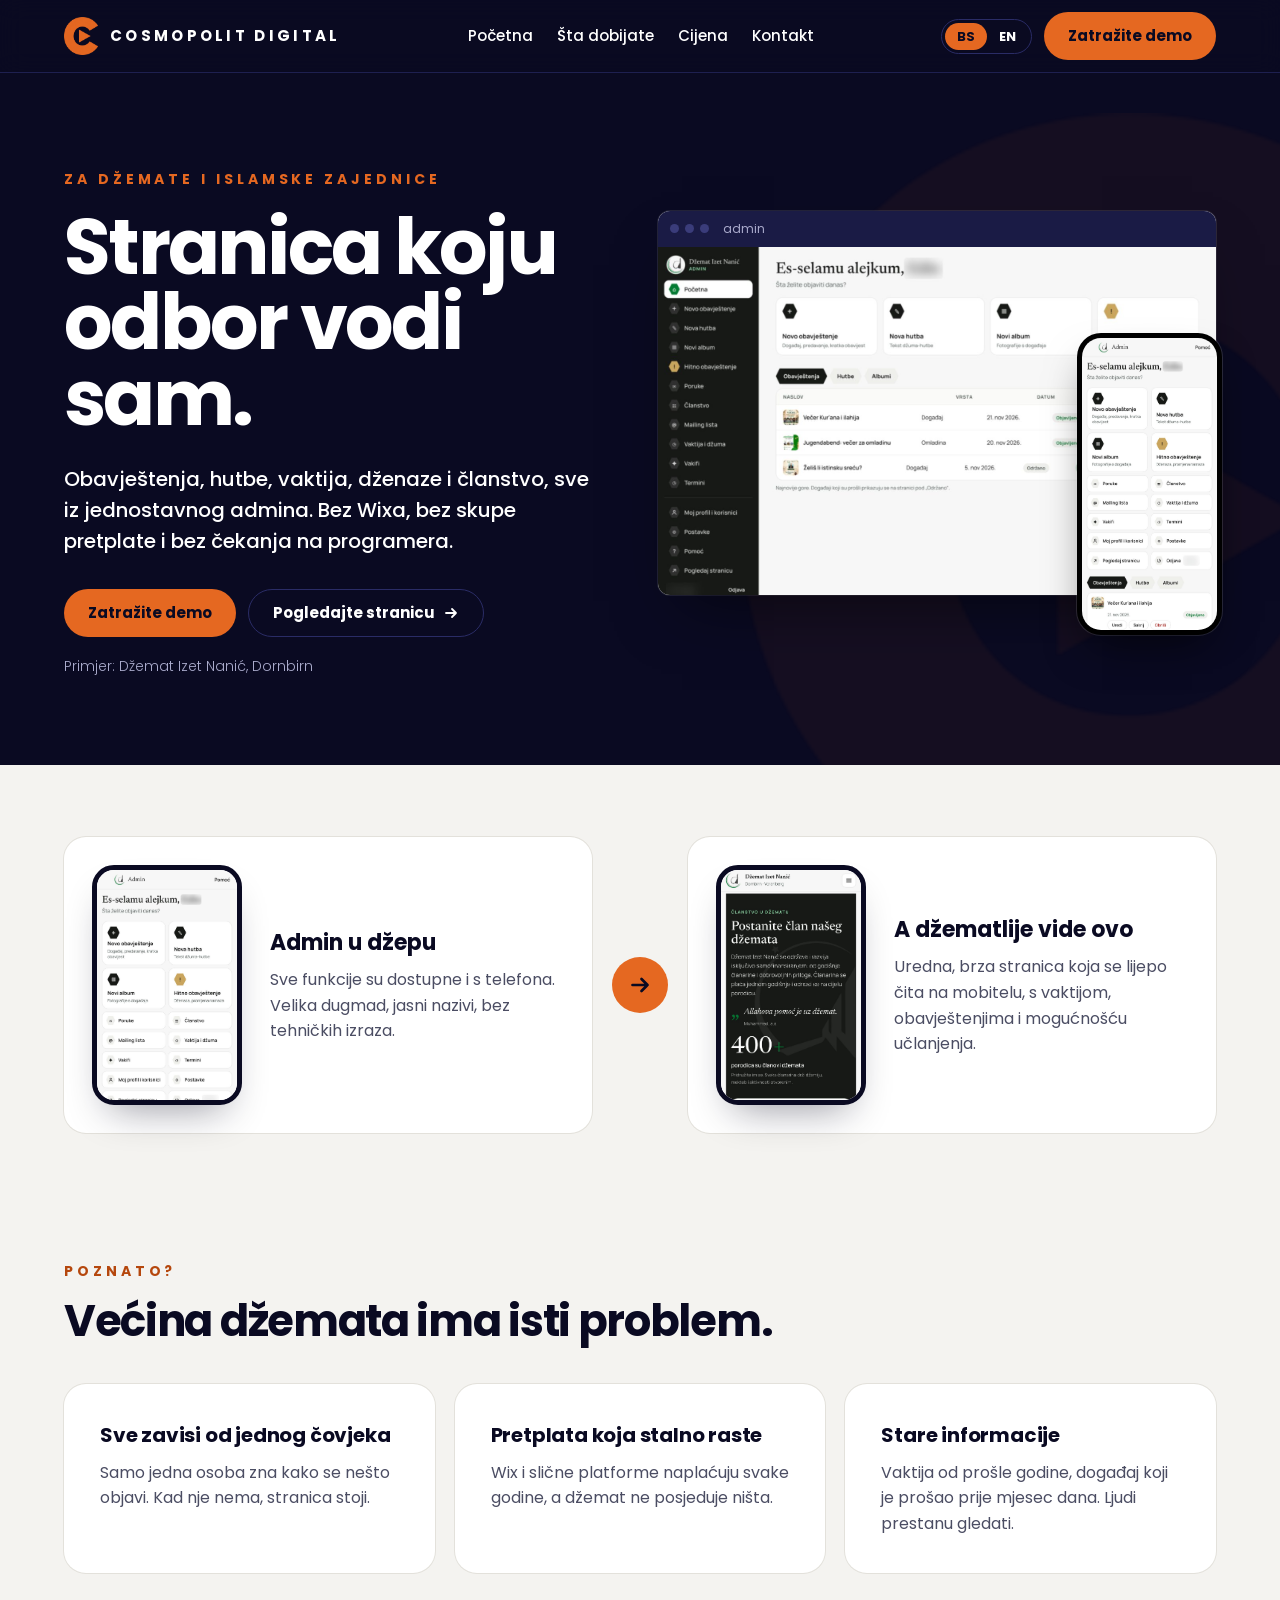
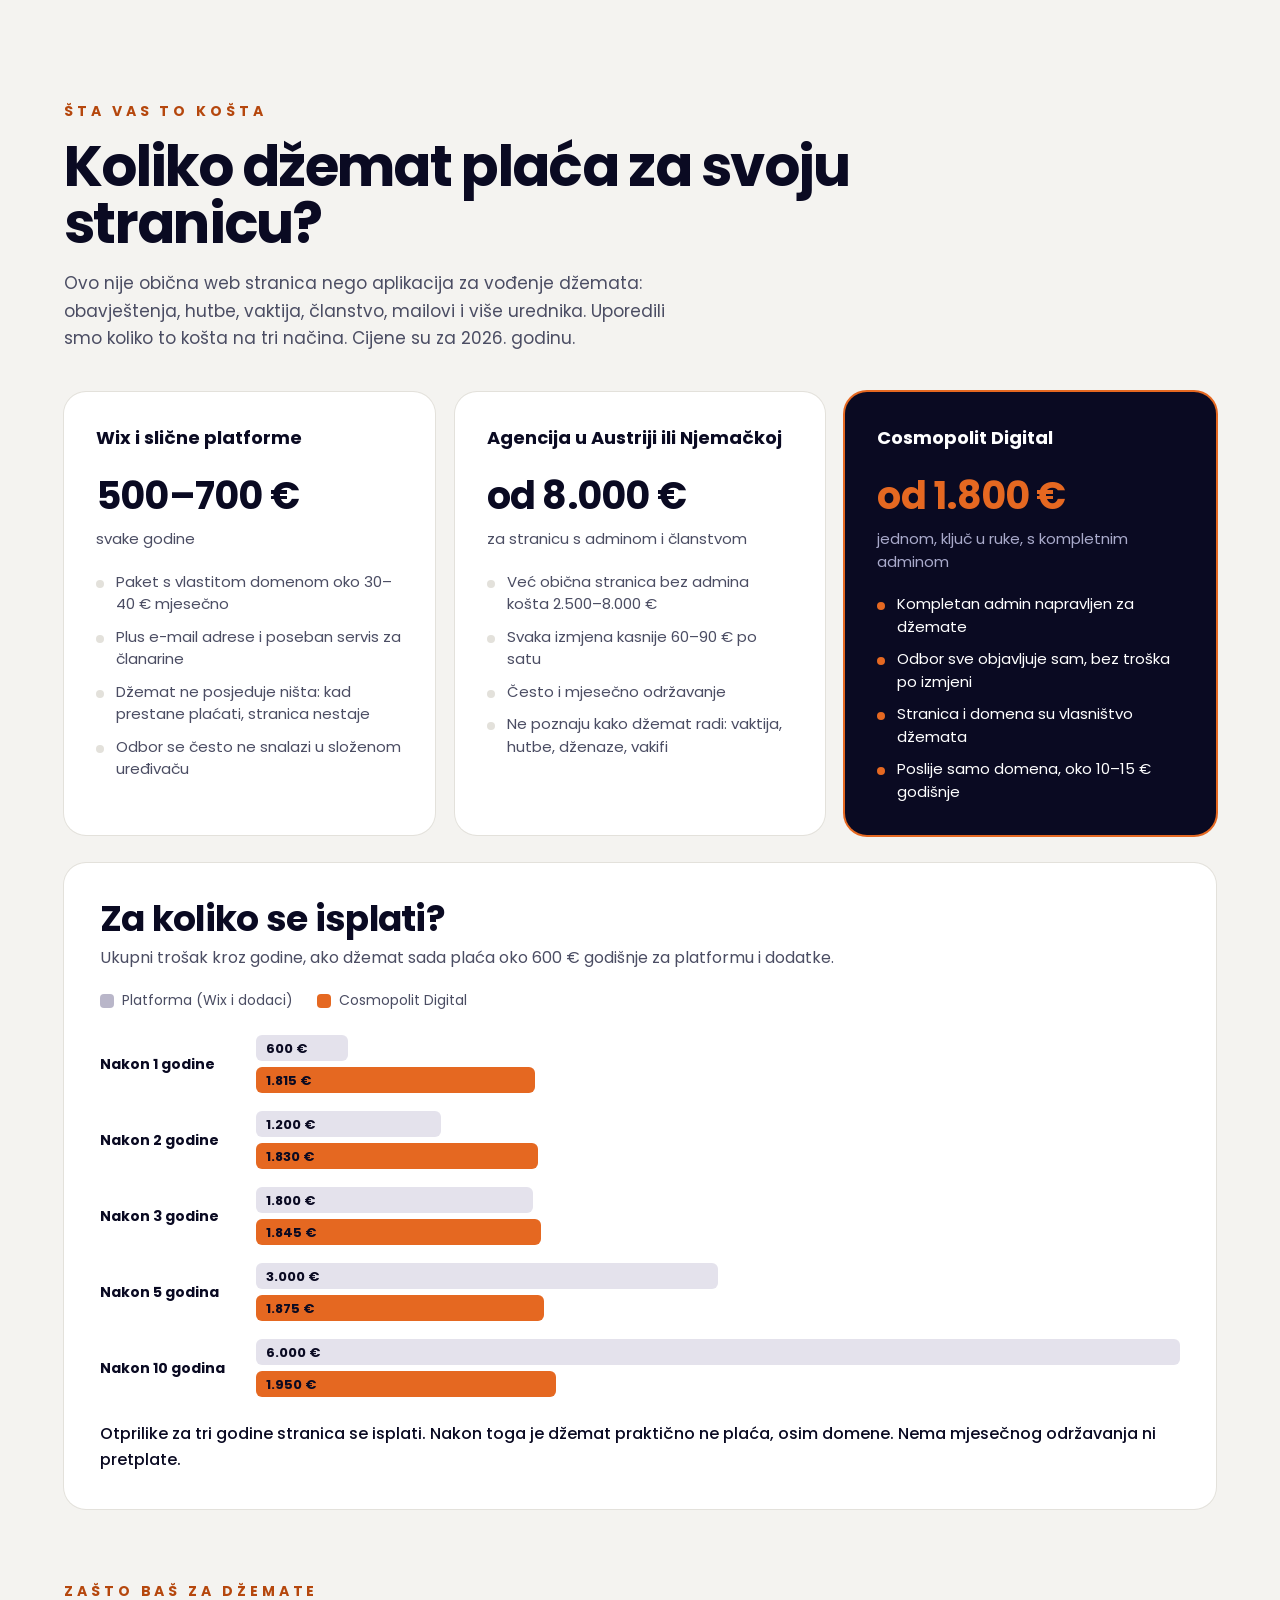
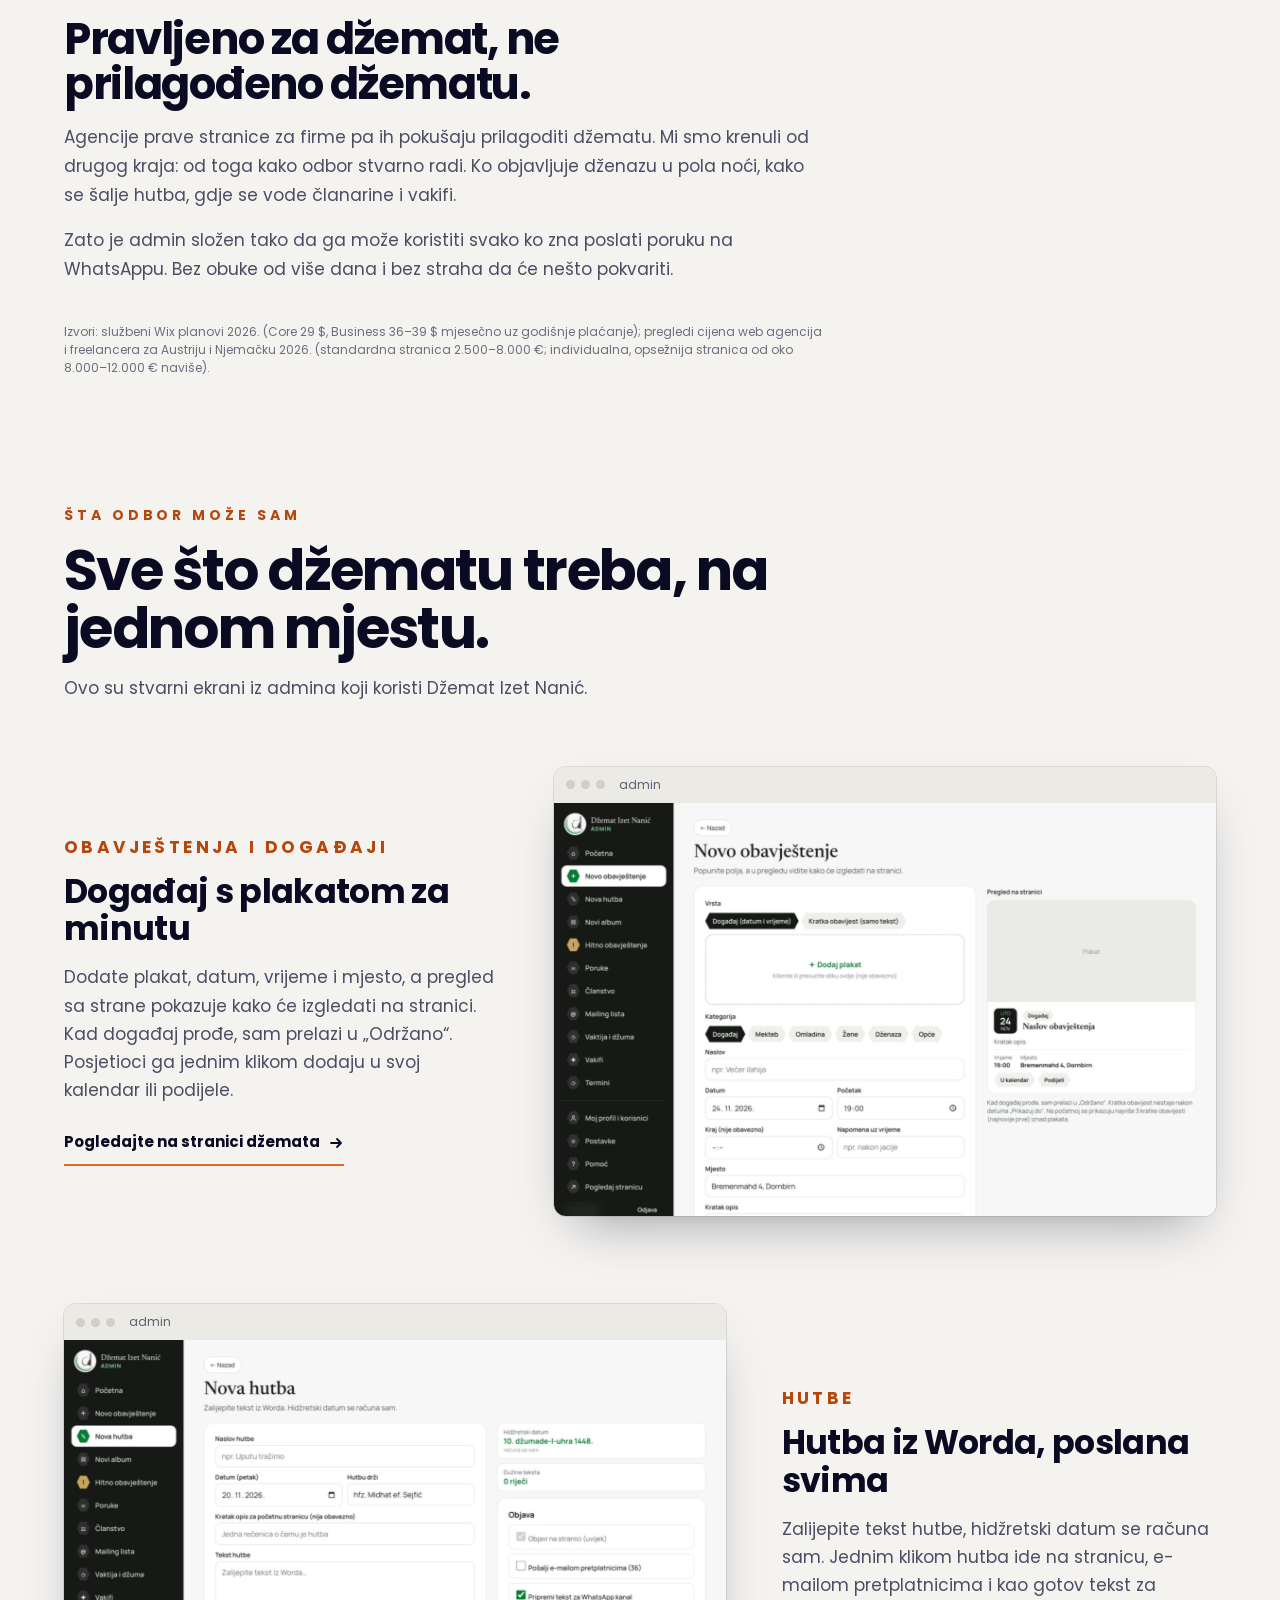
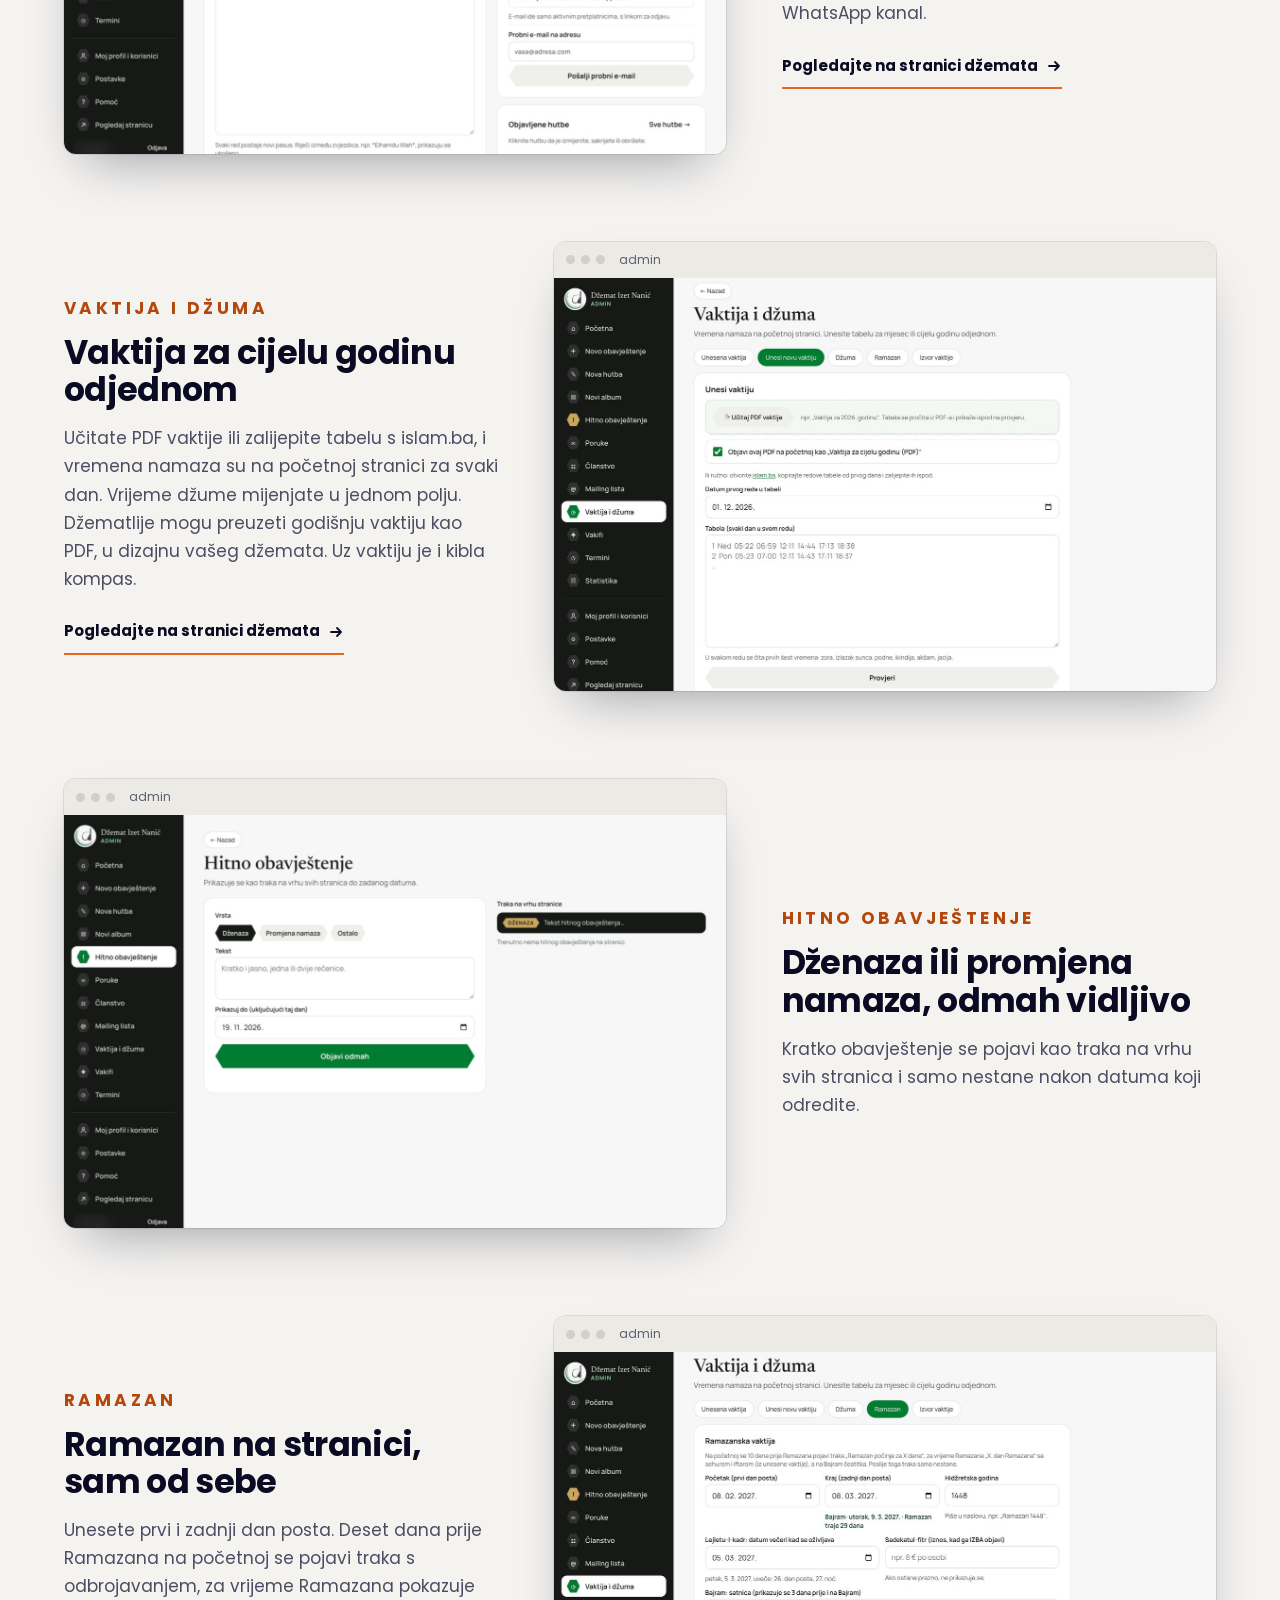
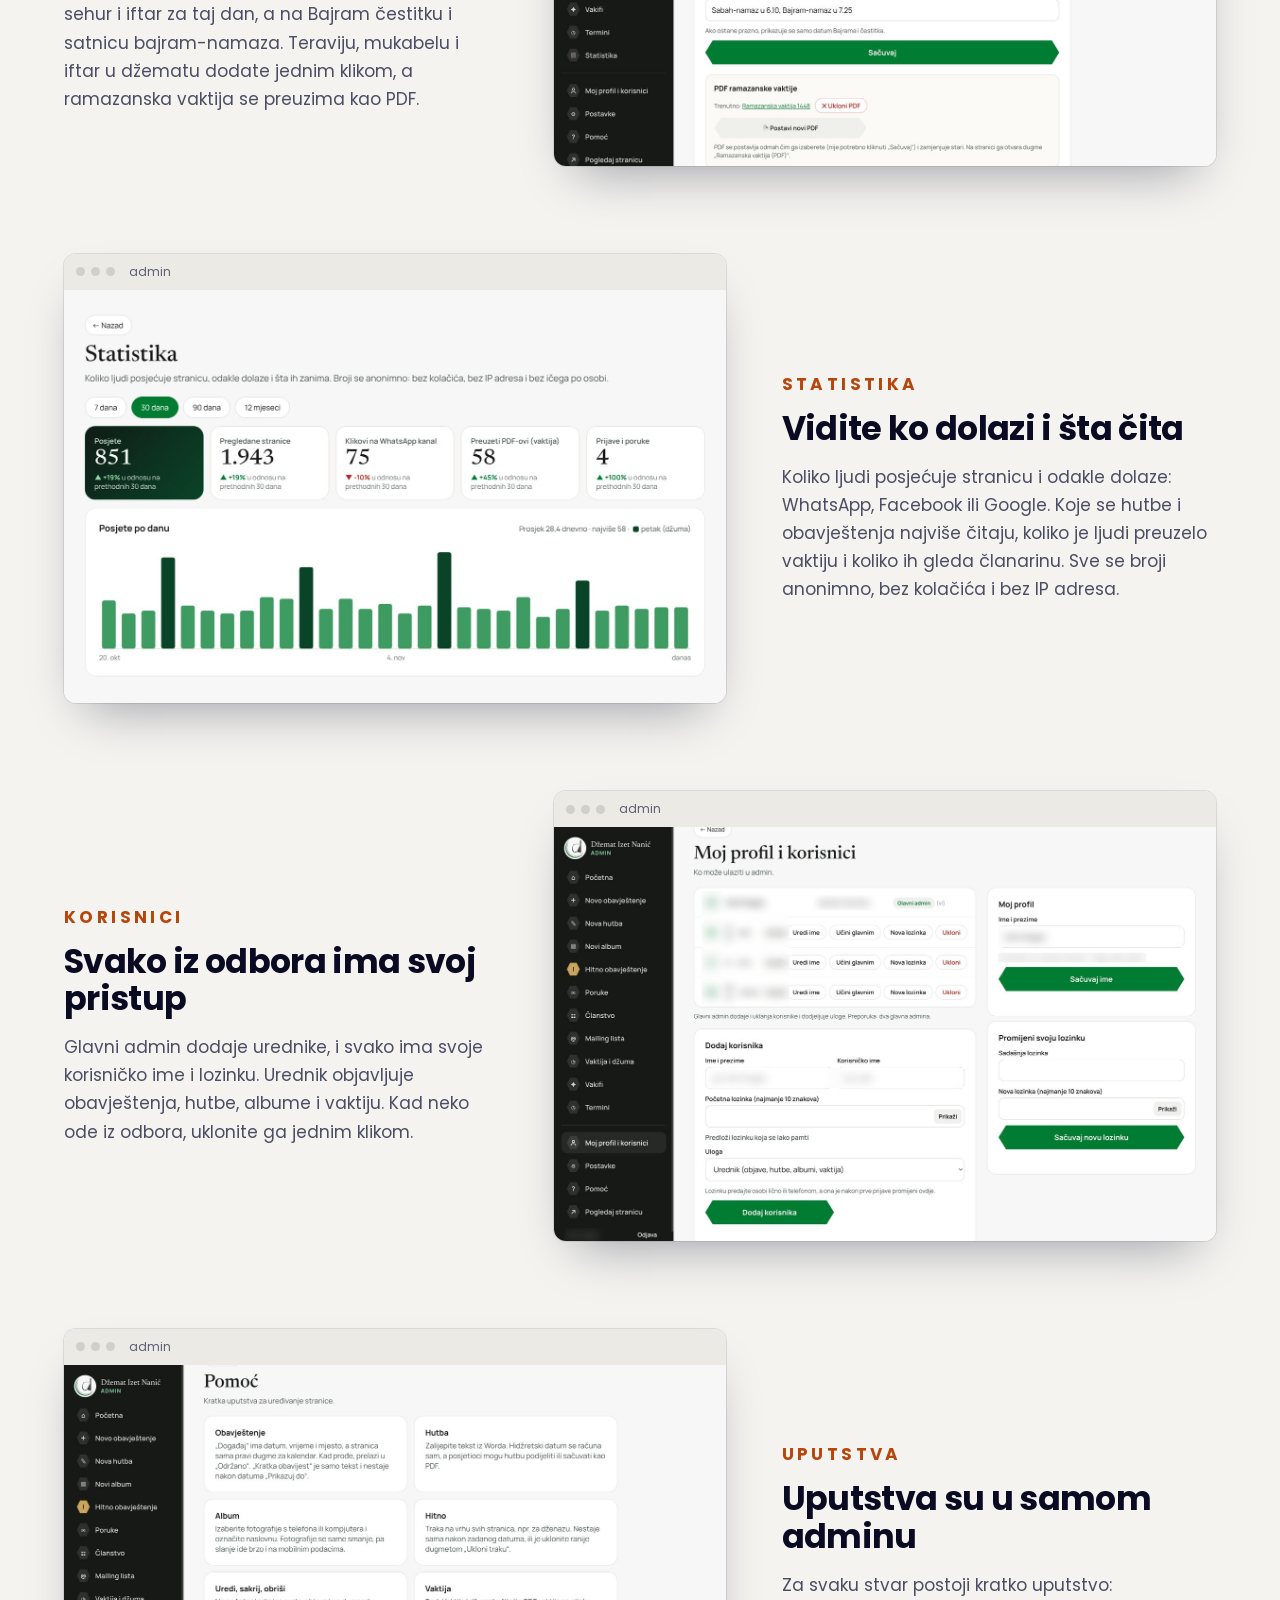
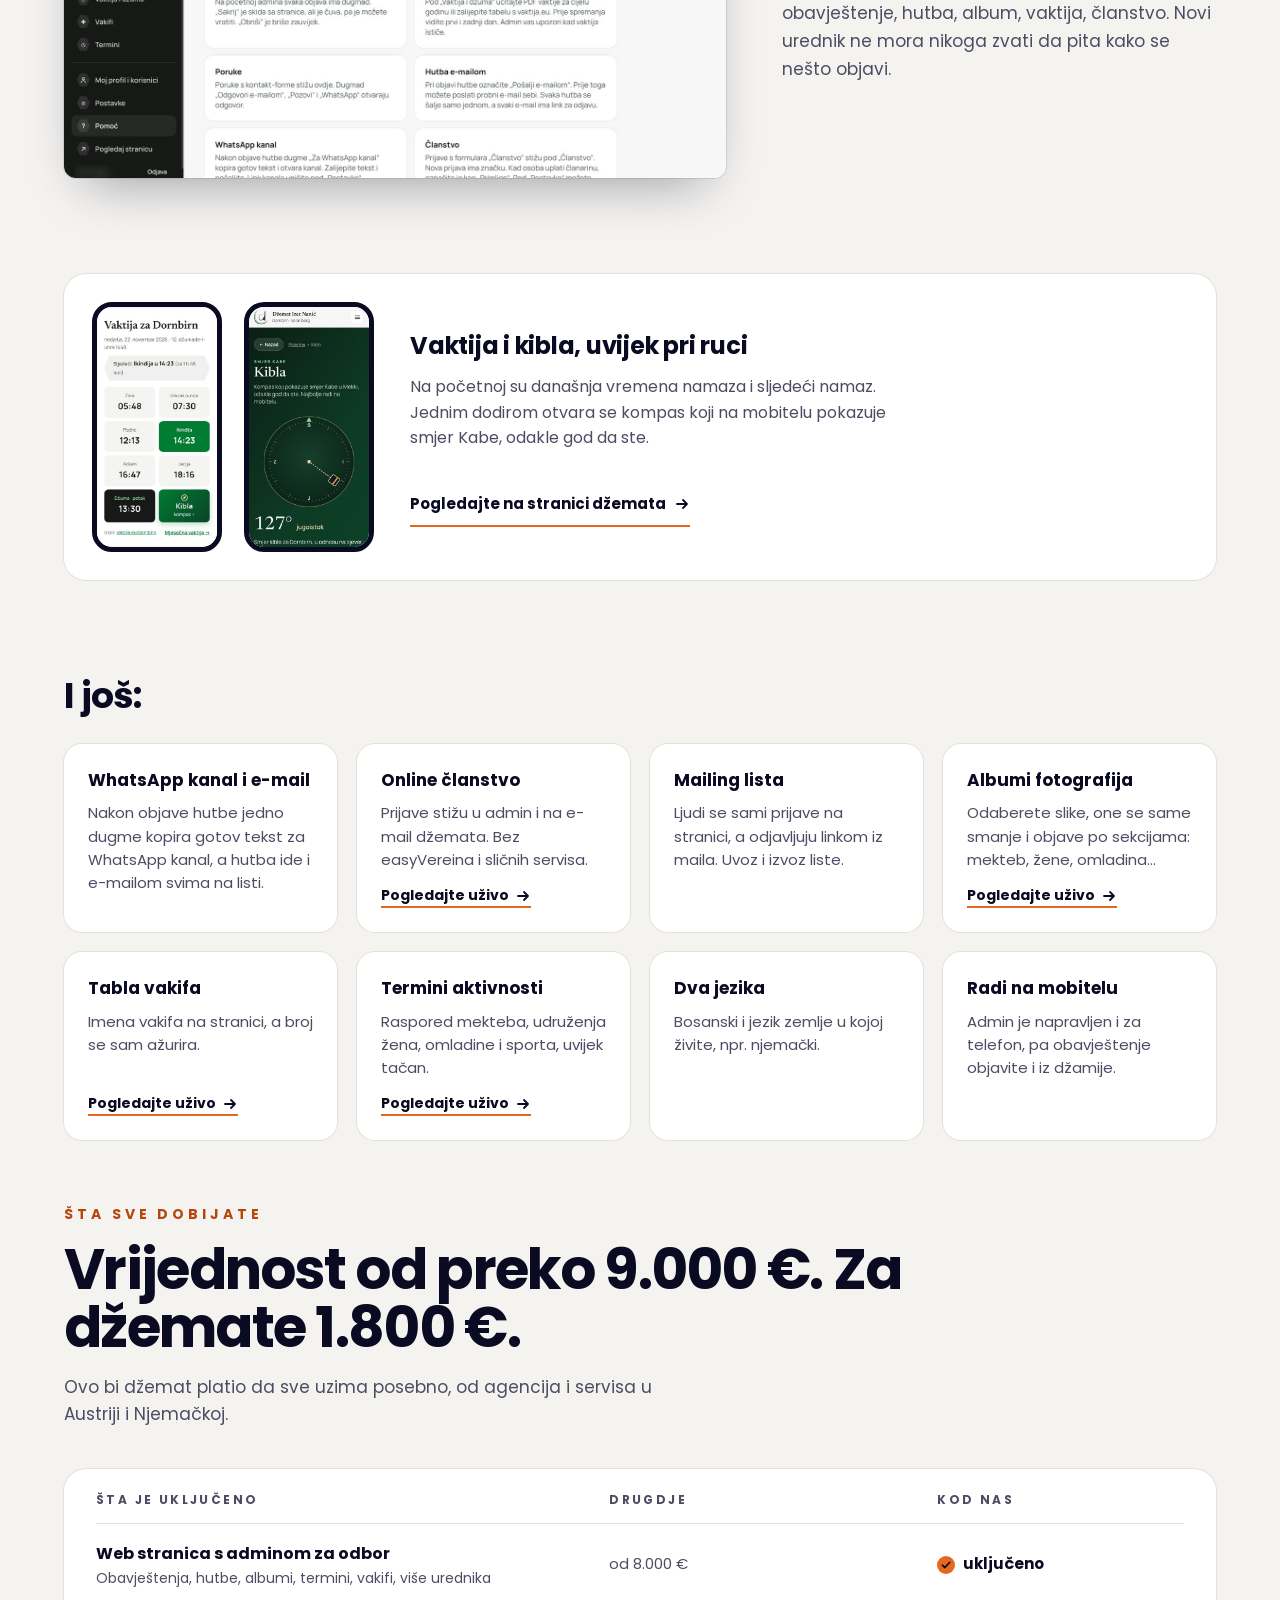
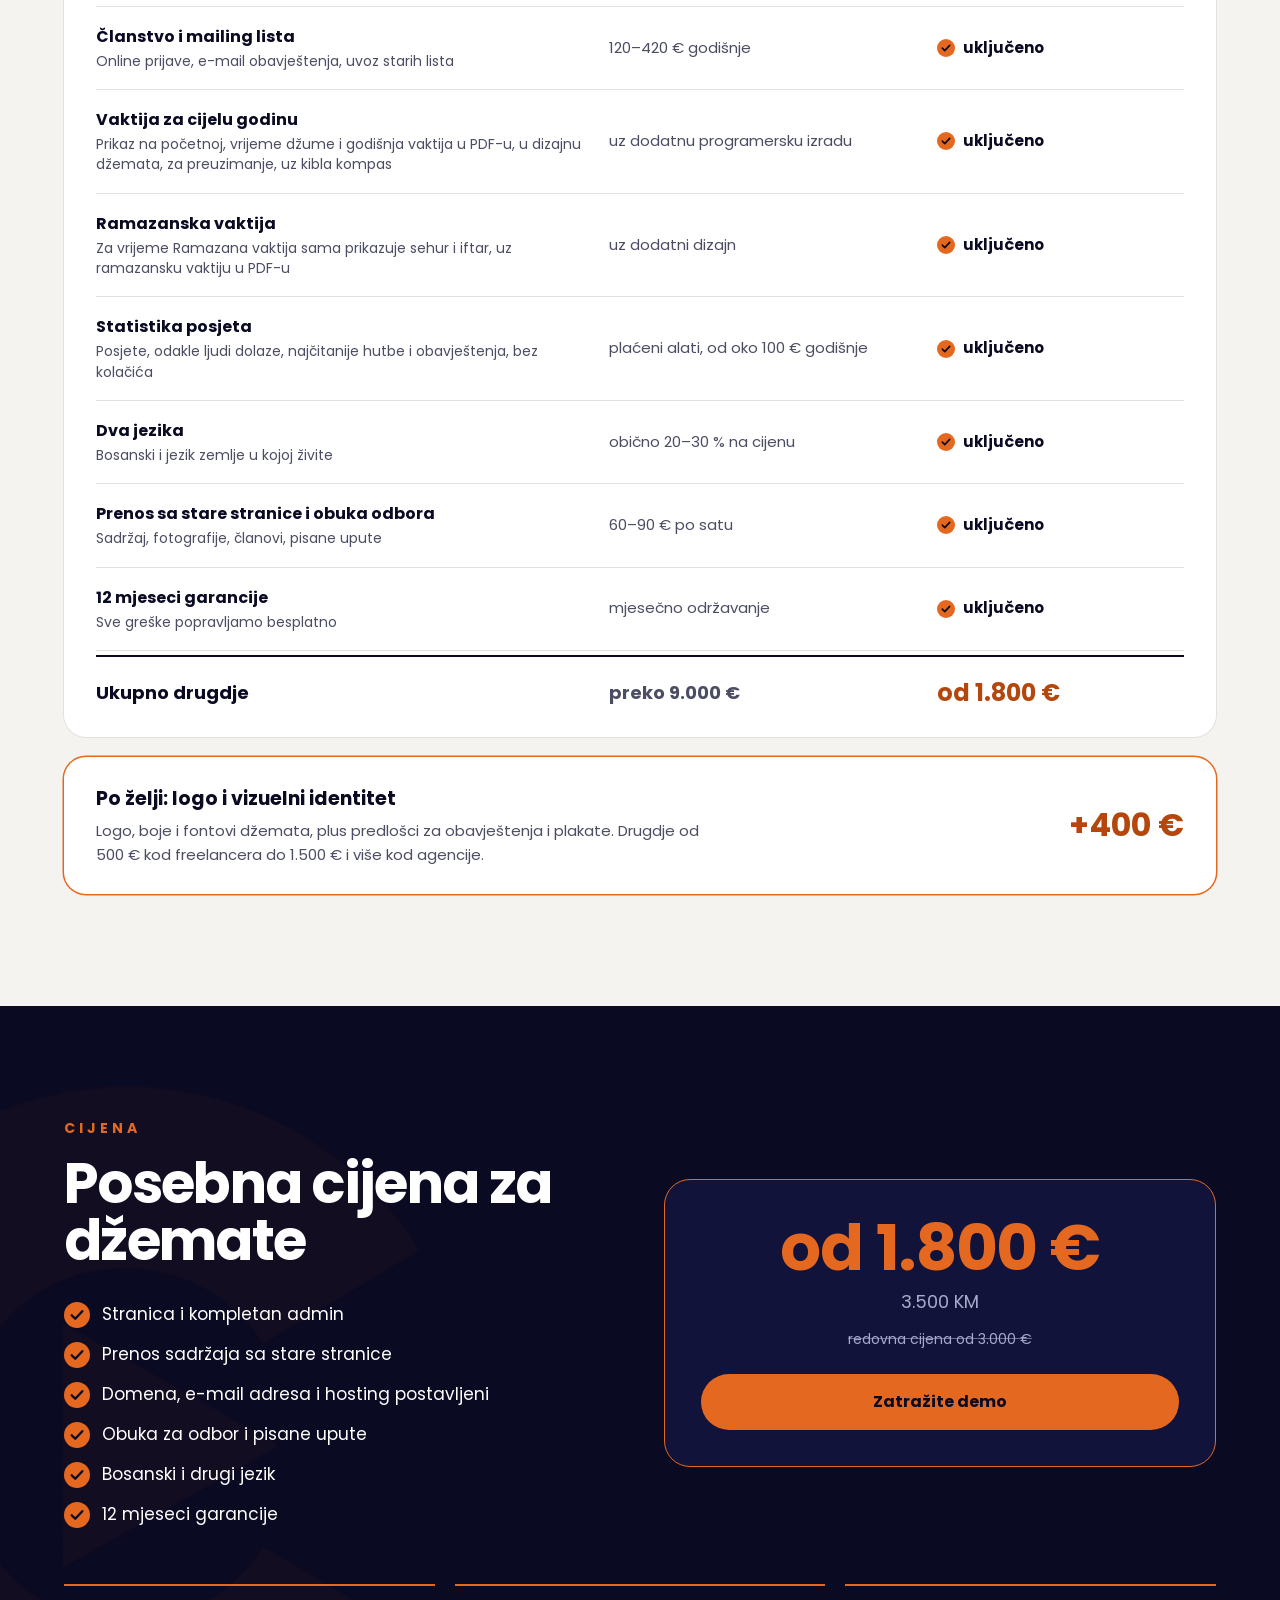
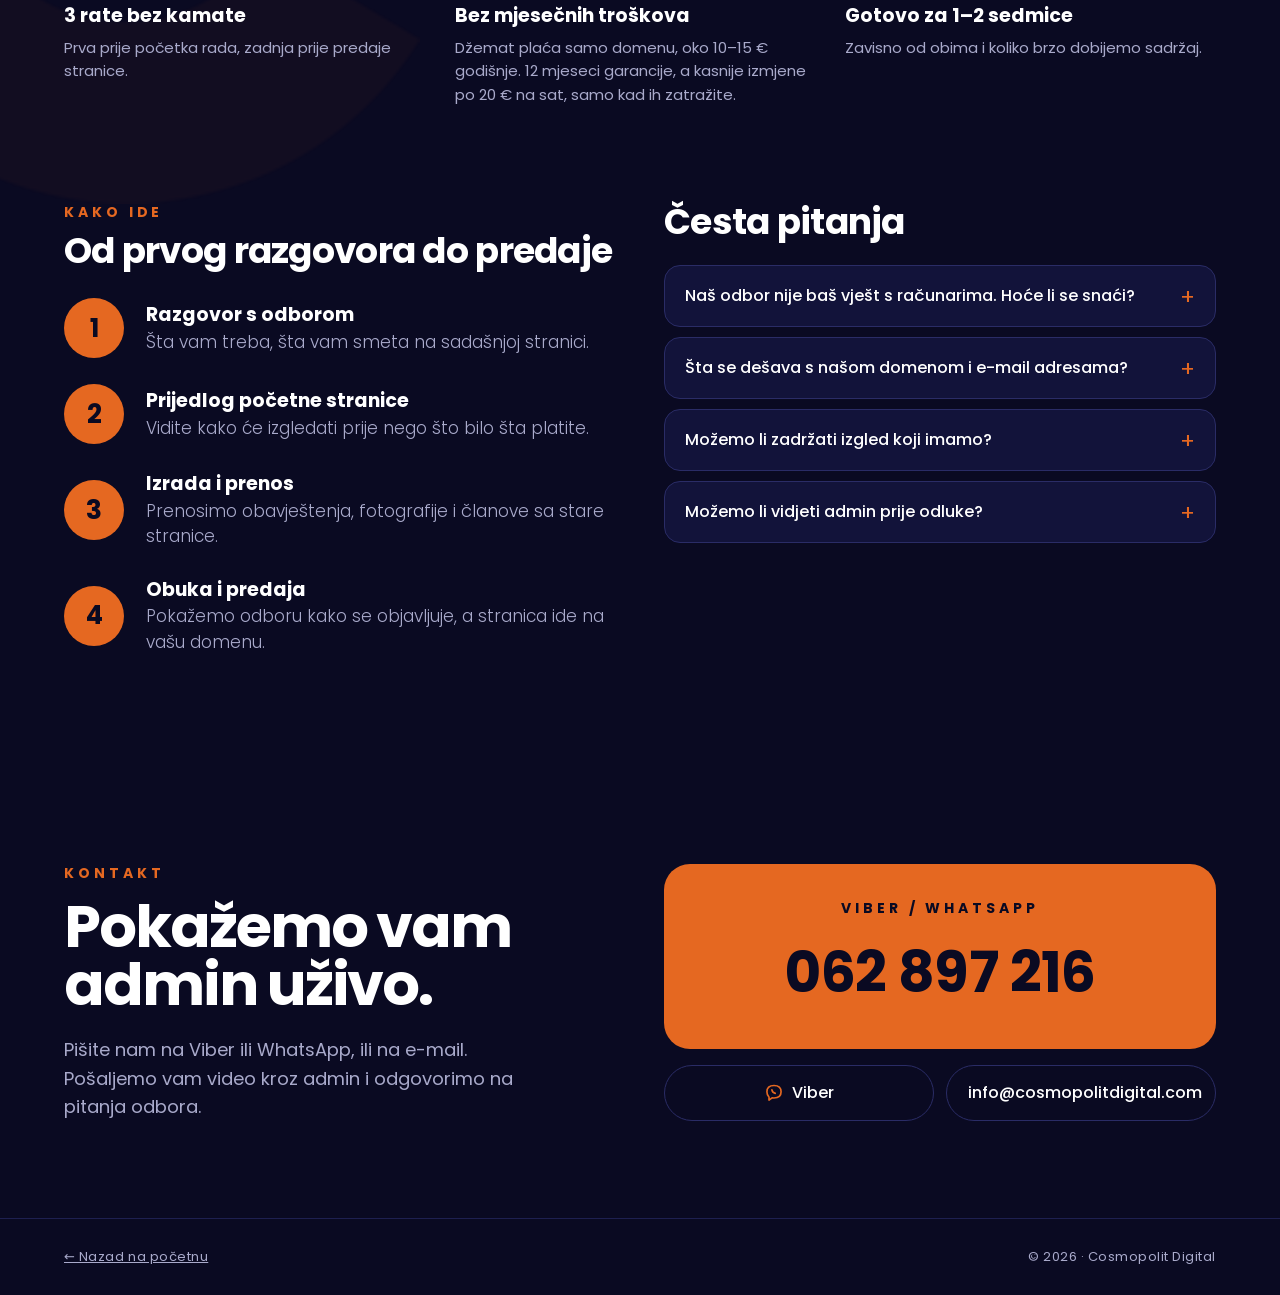
==== commit c1d98bf2: "Džemati: small prayer-times and Qibla card with phone screenshots Co-Authored-By: Claude Opus 5.5 <n" ====
--- a/public/dzemati/index.html
+++ b/public/dzemati/index.html
@@ -18,7 +18,7 @@
 <link rel="icon" type="image/png" sizes="32x32" href="../favicon-32.png">
 <link rel="apple-touch-icon" href="../apple-touch-icon.png">
 <link rel="preload" href="../assets/fonts/poppins-bold.woff" as="font" type="font/woff" crossorigin>
-<link rel="stylesheet" href="../assets/css/site.css?v=0b5206f4">
+<link rel="stylesheet" href="../assets/css/site.css?v=c28b56ad">
 <script type="application/ld+json">
 {"@context":"https://schema.org","@type":"Service","name":"Web stranica za d\u017eemat i islamsku zajednicu, s adminom | Cosmopolit Digital","description":"Web stranica s adminom za d\u017eemate i islamske zajednice: obavje\u0161tenja, hutbe, vaktija, \u010dlanstvo i d\u017eenaze. Odbor sve objavljuje sam. Od 1.800 \u20ac.","url":"https://cosmopolitdigital.com/dzemati/","inLanguage":"bs","serviceType":"Web design","areaServed":["AT","DE","CH","BA"],"offers":{"@type":"Offer","price":"1800","priceCurrency":"EUR"},"provider":{"@type":"ProfessionalService","name":"Cosmopolit Digital","url":"https://cosmopolitdigital.com/","telephone":"+38762897216","email":"info@cosmopolitdigital.com"}}
 </script>
@@ -277,9 +277,14 @@
     </article>
   </div>
 
+  <a class="qibla-card" href="https://dzematizetnanic.com/kibla.html" target="_blank" rel="noopener">
+    <img src="../assets/img/dz/vaktija-kartica.jpg" alt="Vaktija na početnoj stranici s dugmetom za kiblu" width="358" height="681" loading="lazy">
+    <img src="../assets/img/dz/kibla-mobile.jpg" alt="Kibla kompas na mobitelu" width="390" height="844" loading="lazy">
+    <div><h3>Vaktija i kibla, uvijek pri ruci</h3><p class="muted">Na početnoj su današnja vremena namaza i sljedeći namaz. Jednim dodirom otvara se kompas koji na mobitelu pokazuje smjer Kabe, odakle god da ste.</p><span class="link-arrow">Pogledajte na stranici džemata <svg width="16" height="16" viewBox="0 0 16 16" fill="none" aria-hidden="true"><path d="M3 8h10M9 4l4 4-4 4" stroke="currentColor" stroke-width="1.8" stroke-linecap="round" stroke-linejoin="round"/></svg></span></div>
+  </a>
   <h3 class="h-sm" style="margin-top:96px;margin-bottom:28px">I još:</h3>
   <ul class="more-grid">
-<li><strong>WhatsApp kanal i e-mail</strong><span class="muted">Nakon objave hutbe jedno dugme kopira gotov tekst za WhatsApp kanal, a hutba ide i e-mailom svima na listi.</span></li><li><strong>Kibla kompas</strong><span class="muted">Kompas na mobitelu pokazuje smjer Kabe, odakle god da ste. Do njega se stiže jednim dodirom iz vaktije na početnoj.</span><a class="more-link" href="https://dzematizetnanic.com/kibla.html" target="_blank" rel="noopener">Pogledajte uživo <svg width="16" height="16" viewBox="0 0 16 16" fill="none" aria-hidden="true"><path d="M3 8h10M9 4l4 4-4 4" stroke="currentColor" stroke-width="1.8" stroke-linecap="round" stroke-linejoin="round"/></svg></a></li><li><strong>Online članstvo</strong><span class="muted">Prijave stižu u admin i na e-mail džemata. Bez easyVereina i sličnih servisa.</span><a class="more-link" href="https://dzematizetnanic.com/clanstvo.html" target="_blank" rel="noopener">Pogledajte uživo <svg width="16" height="16" viewBox="0 0 16 16" fill="none" aria-hidden="true"><path d="M3 8h10M9 4l4 4-4 4" stroke="currentColor" stroke-width="1.8" stroke-linecap="round" stroke-linejoin="round"/></svg></a></li><li><strong>Mailing lista</strong><span class="muted">Ljudi se sami prijave na stranici, a odjavljuju linkom iz maila. Uvoz i izvoz liste.</span></li><li><strong>Albumi fotografija</strong><span class="muted">Odaberete slike, one se same smanje i objave po sekcijama: mekteb, žene, omladina…</span><a class="more-link" href="https://dzematizetnanic.com/galerija.html" target="_blank" rel="noopener">Pogledajte uživo <svg width="16" height="16" viewBox="0 0 16 16" fill="none" aria-hidden="true"><path d="M3 8h10M9 4l4 4-4 4" stroke="currentColor" stroke-width="1.8" stroke-linecap="round" stroke-linejoin="round"/></svg></a></li><li><strong>Tabla vakifa</strong><span class="muted">Imena vakifa na stranici, a broj se sam ažurira.</span><a class="more-link" href="https://dzematizetnanic.com/vakifi.html" target="_blank" rel="noopener">Pogledajte uživo <svg width="16" height="16" viewBox="0 0 16 16" fill="none" aria-hidden="true"><path d="M3 8h10M9 4l4 4-4 4" stroke="currentColor" stroke-width="1.8" stroke-linecap="round" stroke-linejoin="round"/></svg></a></li><li><strong>Termini aktivnosti</strong><span class="muted">Raspored mekteba, udruženja žena, omladine i sporta, uvijek tačan.</span><a class="more-link" href="https://dzematizetnanic.com/aktivnosti.html" target="_blank" rel="noopener">Pogledajte uživo <svg width="16" height="16" viewBox="0 0 16 16" fill="none" aria-hidden="true"><path d="M3 8h10M9 4l4 4-4 4" stroke="currentColor" stroke-width="1.8" stroke-linecap="round" stroke-linejoin="round"/></svg></a></li><li><strong>Dva jezika</strong><span class="muted">Bosanski i jezik zemlje u kojoj živite, npr. njemački.</span></li><li><strong>Radi na mobitelu</strong><span class="muted">Admin je napravljen i za telefon, pa obavještenje objavite i iz džamije.</span></li>  </ul>
+<li><strong>WhatsApp kanal i e-mail</strong><span class="muted">Nakon objave hutbe jedno dugme kopira gotov tekst za WhatsApp kanal, a hutba ide i e-mailom svima na listi.</span></li><li><strong>Online članstvo</strong><span class="muted">Prijave stižu u admin i na e-mail džemata. Bez easyVereina i sličnih servisa.</span><a class="more-link" href="https://dzematizetnanic.com/clanstvo.html" target="_blank" rel="noopener">Pogledajte uživo <svg width="16" height="16" viewBox="0 0 16 16" fill="none" aria-hidden="true"><path d="M3 8h10M9 4l4 4-4 4" stroke="currentColor" stroke-width="1.8" stroke-linecap="round" stroke-linejoin="round"/></svg></a></li><li><strong>Mailing lista</strong><span class="muted">Ljudi se sami prijave na stranici, a odjavljuju linkom iz maila. Uvoz i izvoz liste.</span></li><li><strong>Albumi fotografija</strong><span class="muted">Odaberete slike, one se same smanje i objave po sekcijama: mekteb, žene, omladina…</span><a class="more-link" href="https://dzematizetnanic.com/galerija.html" target="_blank" rel="noopener">Pogledajte uživo <svg width="16" height="16" viewBox="0 0 16 16" fill="none" aria-hidden="true"><path d="M3 8h10M9 4l4 4-4 4" stroke="currentColor" stroke-width="1.8" stroke-linecap="round" stroke-linejoin="round"/></svg></a></li><li><strong>Tabla vakifa</strong><span class="muted">Imena vakifa na stranici, a broj se sam ažurira.</span><a class="more-link" href="https://dzematizetnanic.com/vakifi.html" target="_blank" rel="noopener">Pogledajte uživo <svg width="16" height="16" viewBox="0 0 16 16" fill="none" aria-hidden="true"><path d="M3 8h10M9 4l4 4-4 4" stroke="currentColor" stroke-width="1.8" stroke-linecap="round" stroke-linejoin="round"/></svg></a></li><li><strong>Termini aktivnosti</strong><span class="muted">Raspored mekteba, udruženja žena, omladine i sporta, uvijek tačan.</span><a class="more-link" href="https://dzematizetnanic.com/aktivnosti.html" target="_blank" rel="noopener">Pogledajte uživo <svg width="16" height="16" viewBox="0 0 16 16" fill="none" aria-hidden="true"><path d="M3 8h10M9 4l4 4-4 4" stroke="currentColor" stroke-width="1.8" stroke-linecap="round" stroke-linejoin="round"/></svg></a></li><li><strong>Dva jezika</strong><span class="muted">Bosanski i jezik zemlje u kojoj živite, npr. njemački.</span></li><li><strong>Radi na mobitelu</strong><span class="muted">Admin je napravljen i za telefon, pa obavještenje objavite i iz džamije.</span></li>  </ul>
 </section>
 
 <!-- VALUE -->
--- a/public/assets/css/site.css
+++ b/public/assets/css/site.css
@@ -384,3 +384,11 @@
 @media (max-width:860px){.solutions-top{grid-template-columns:1fr;gap:16px;padding-top:40px}.sol-card{gap:18px;padding:18px}.sol-card img{width:76px}.sol-card h2{font-size:22px}}
 .btn-sm{min-height:40px;padding:0 18px;font-size:14px}
 .btn-orange svg path{stroke:var(--navy)}
+/* džemati: small prayer-times + Qibla card */
+.qibla-card{display:flex;align-items:center;gap:22px;margin-top:96px;padding:28px;background:#fff;border-radius:var(--radius);box-shadow:0 0 0 1px var(--paper-line);text-decoration:none;color:var(--ink);transition:box-shadow .15s}
+.qibla-card:hover{box-shadow:0 0 0 2px var(--orange)}
+.qibla-card img{flex:none;width:130px;height:250px;object-fit:cover;object-position:top;border-radius:20px;border:5px solid var(--navy)}
+.qibla-card div{margin-left:14px;max-width:520px}
+.qibla-card h3{font-size:24px;font-weight:700;letter-spacing:-.01em}
+.qibla-card p{margin:10px 0 14px;line-height:1.6}
+@media (max-width:640px){.qibla-card{flex-wrap:wrap;gap:14px;padding:20px}.qibla-card img{width:calc(50% - 7px);height:auto;aspect-ratio:375/700}.qibla-card div{margin-left:0}}
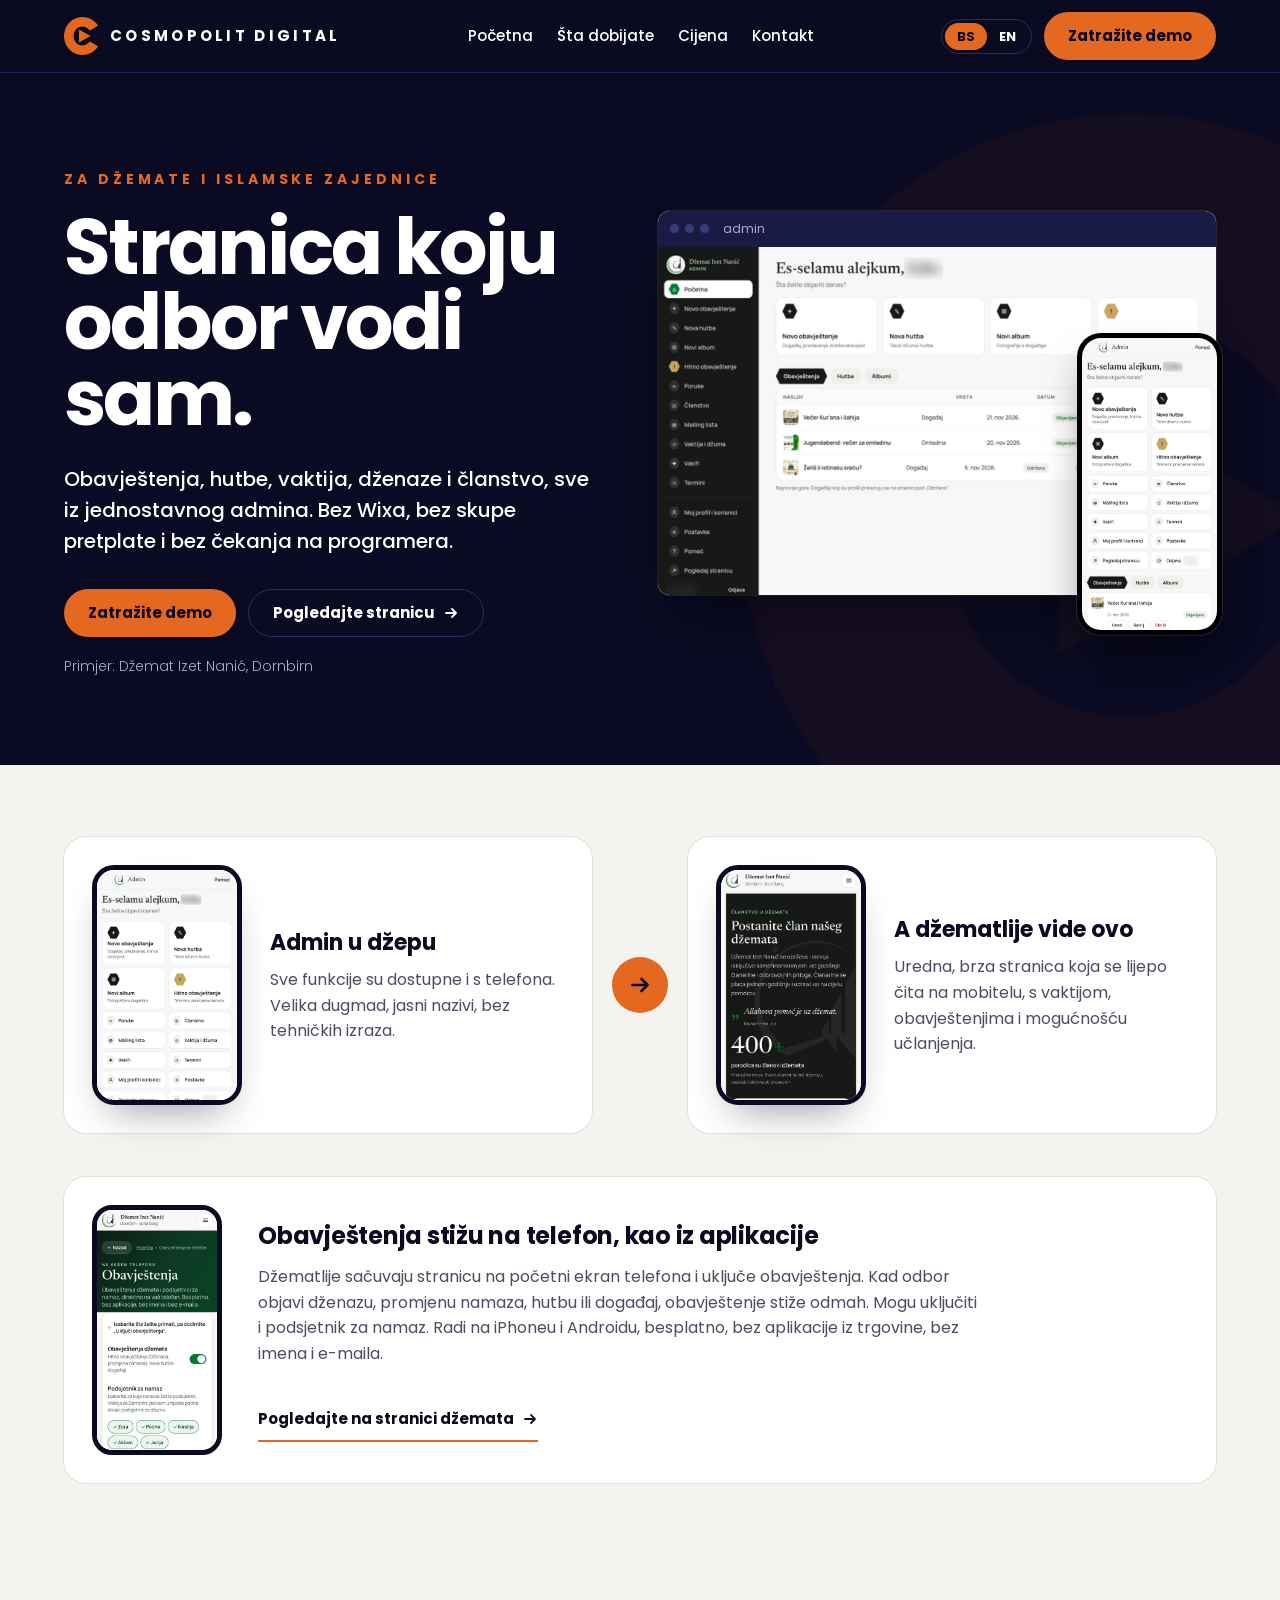
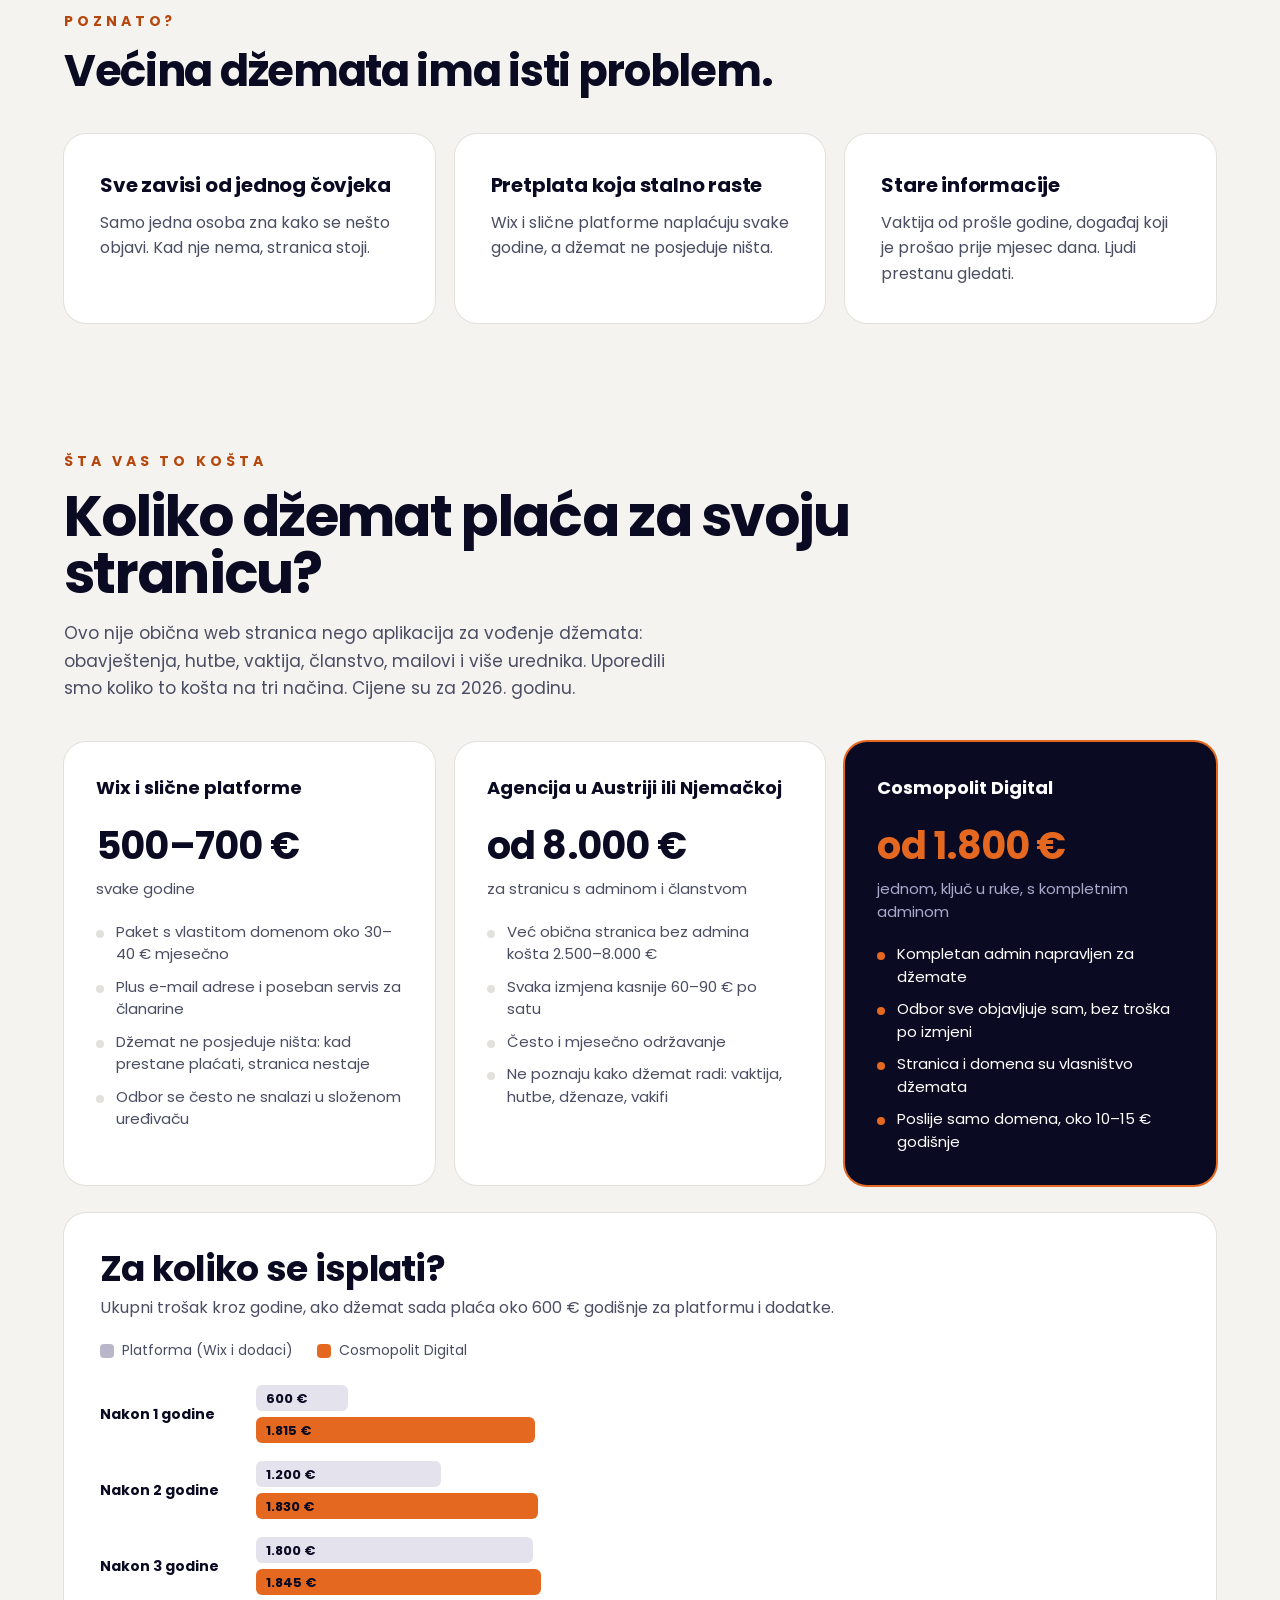
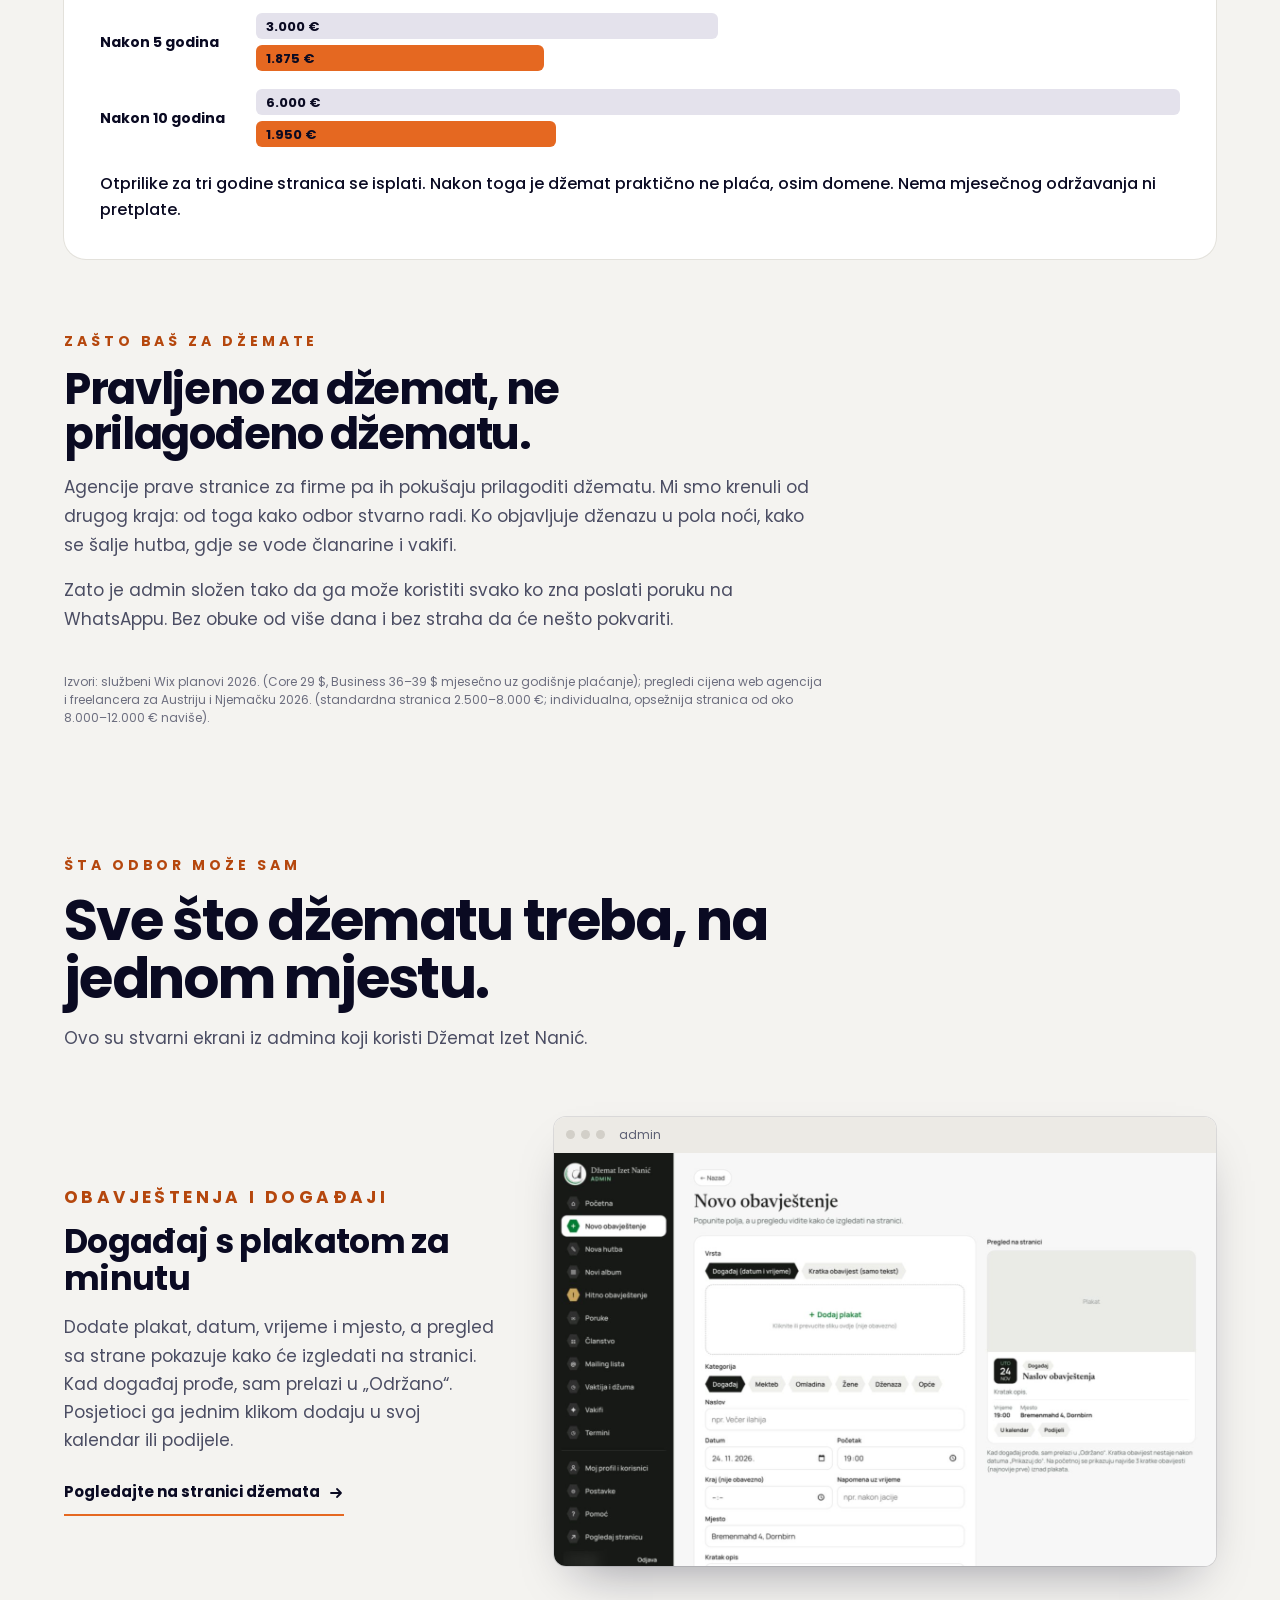
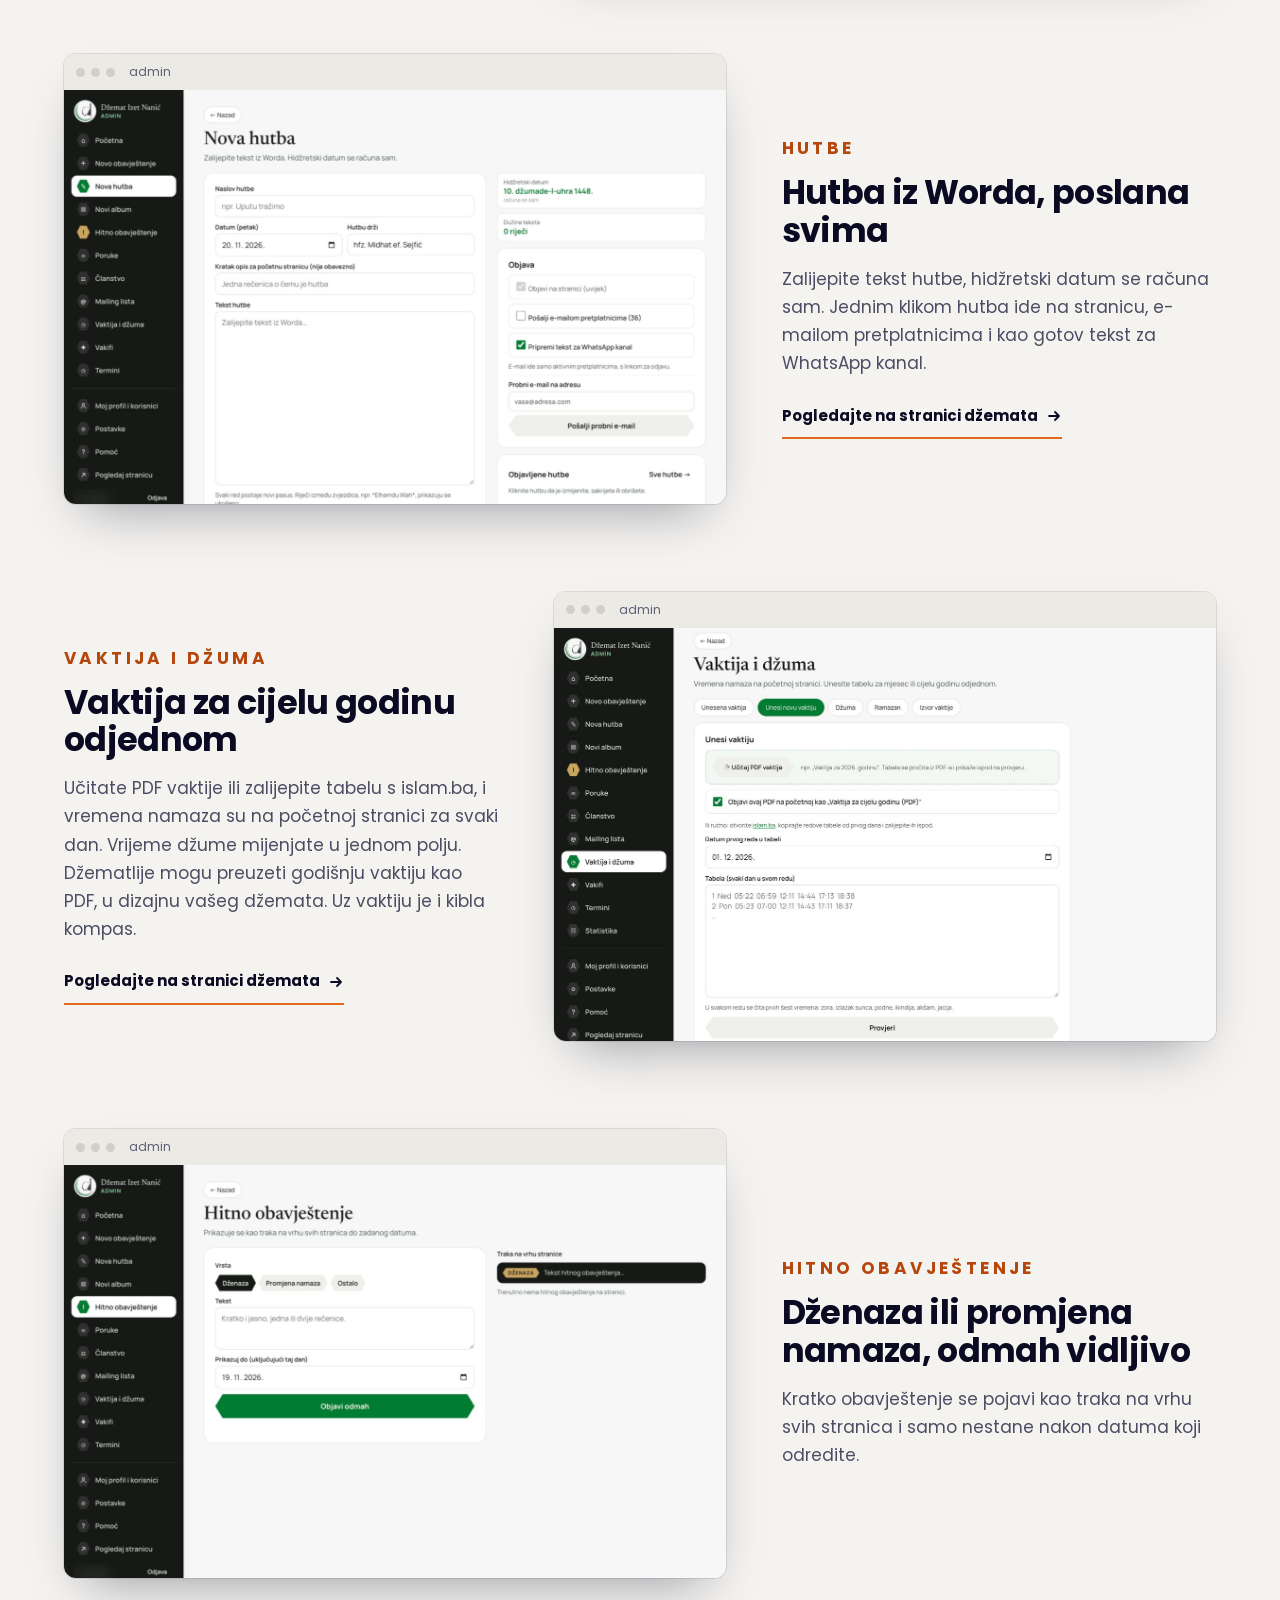
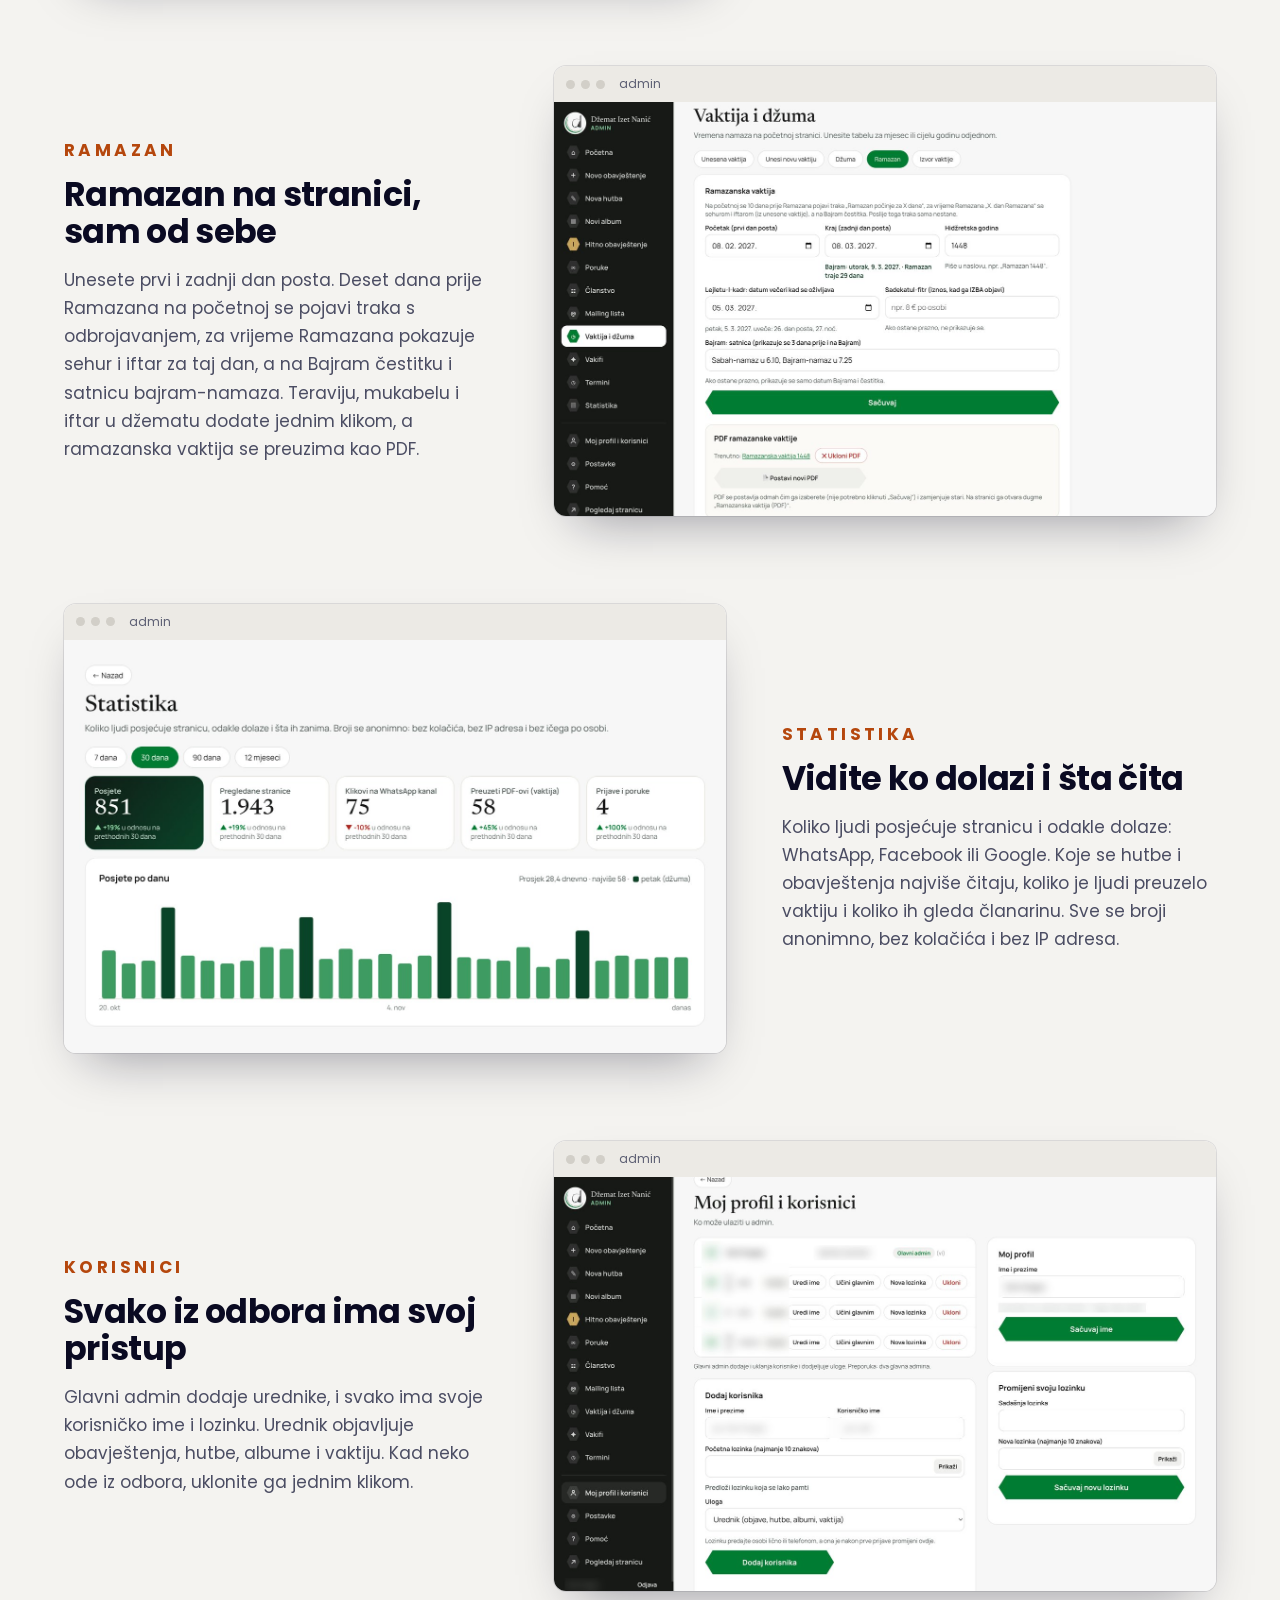
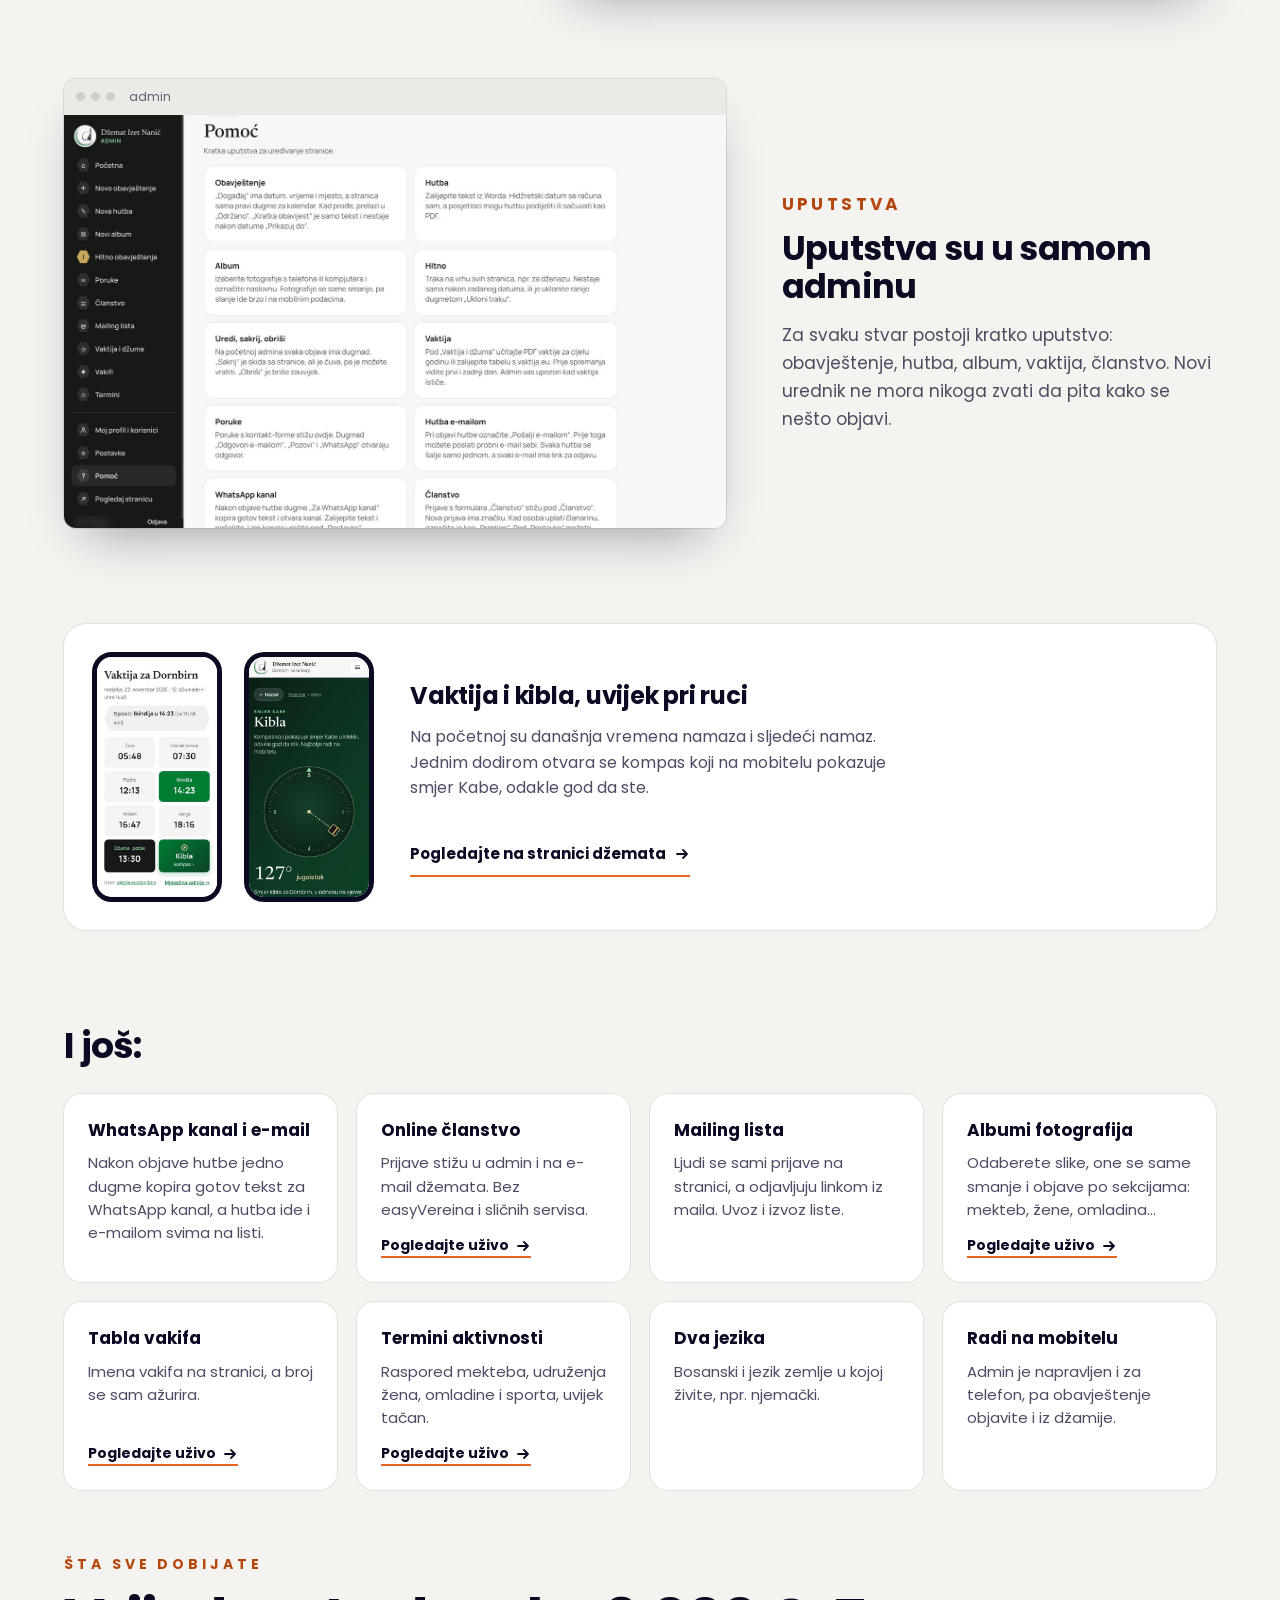
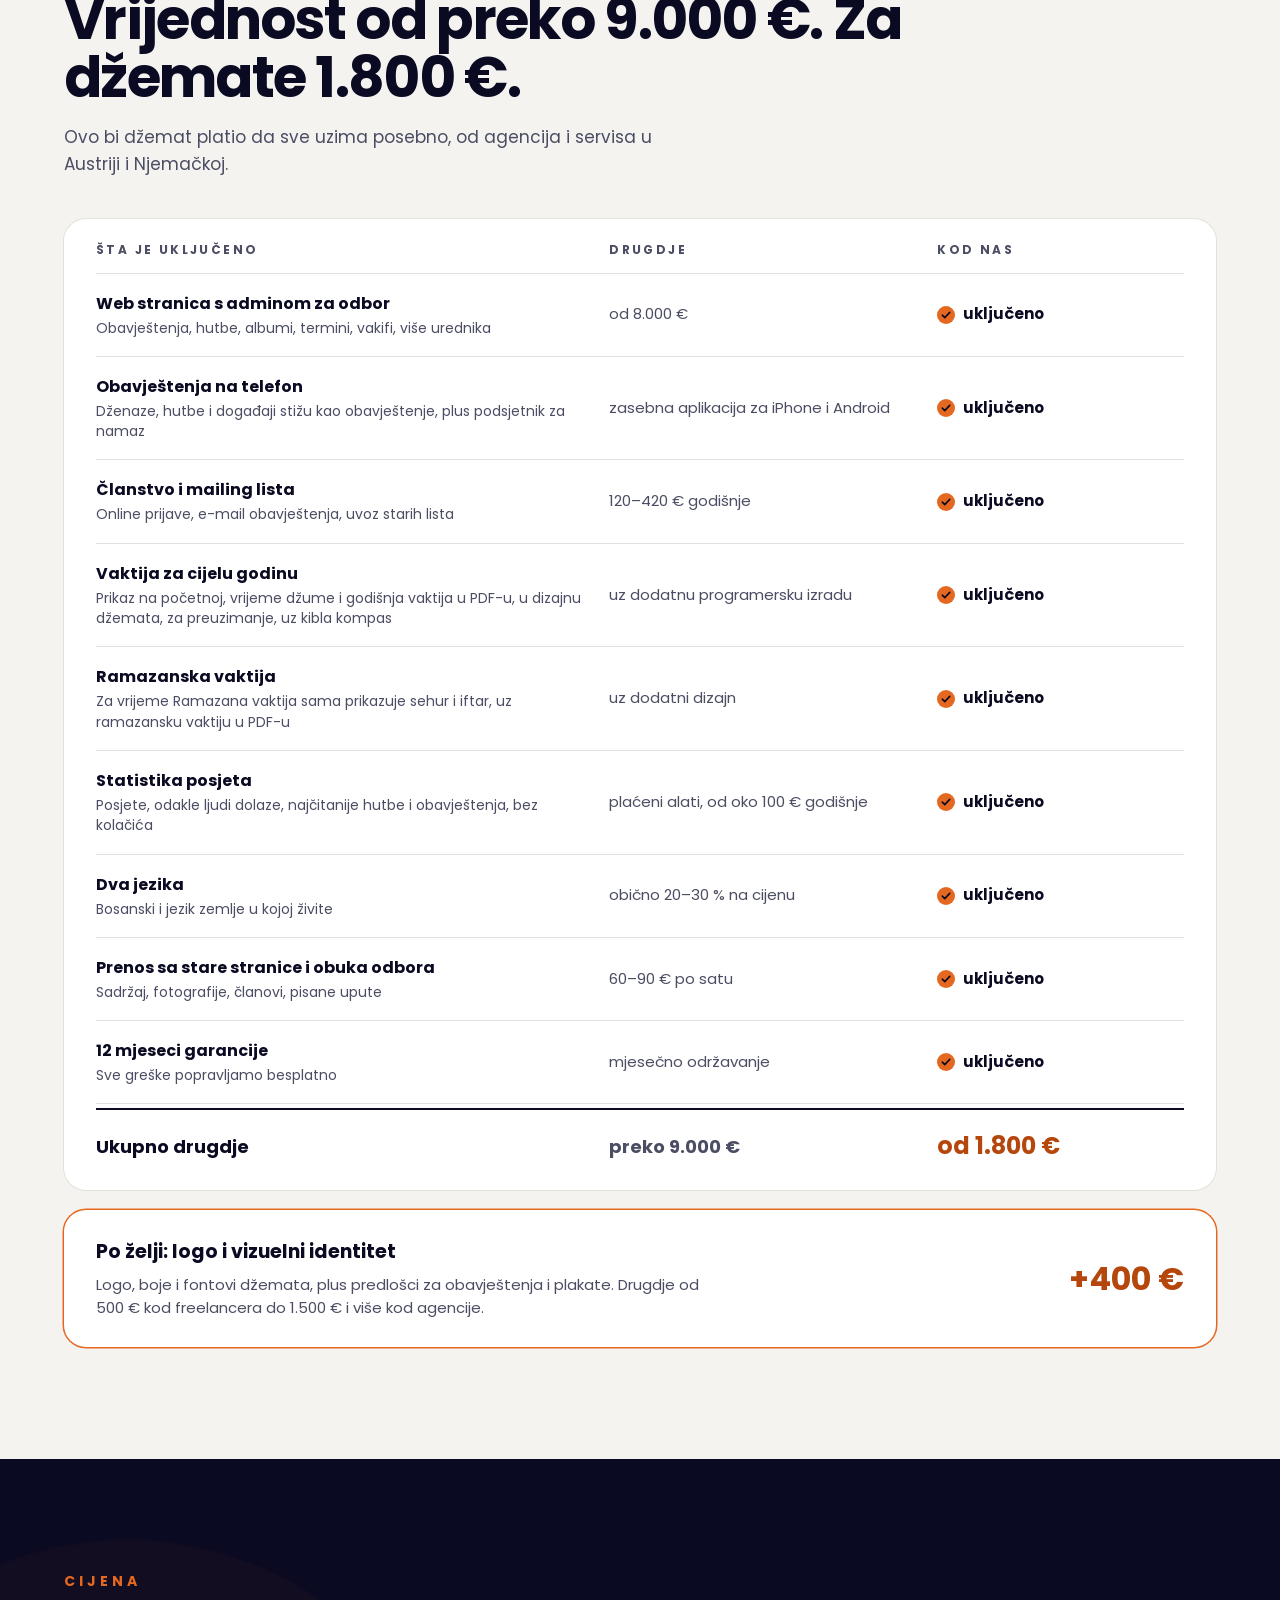
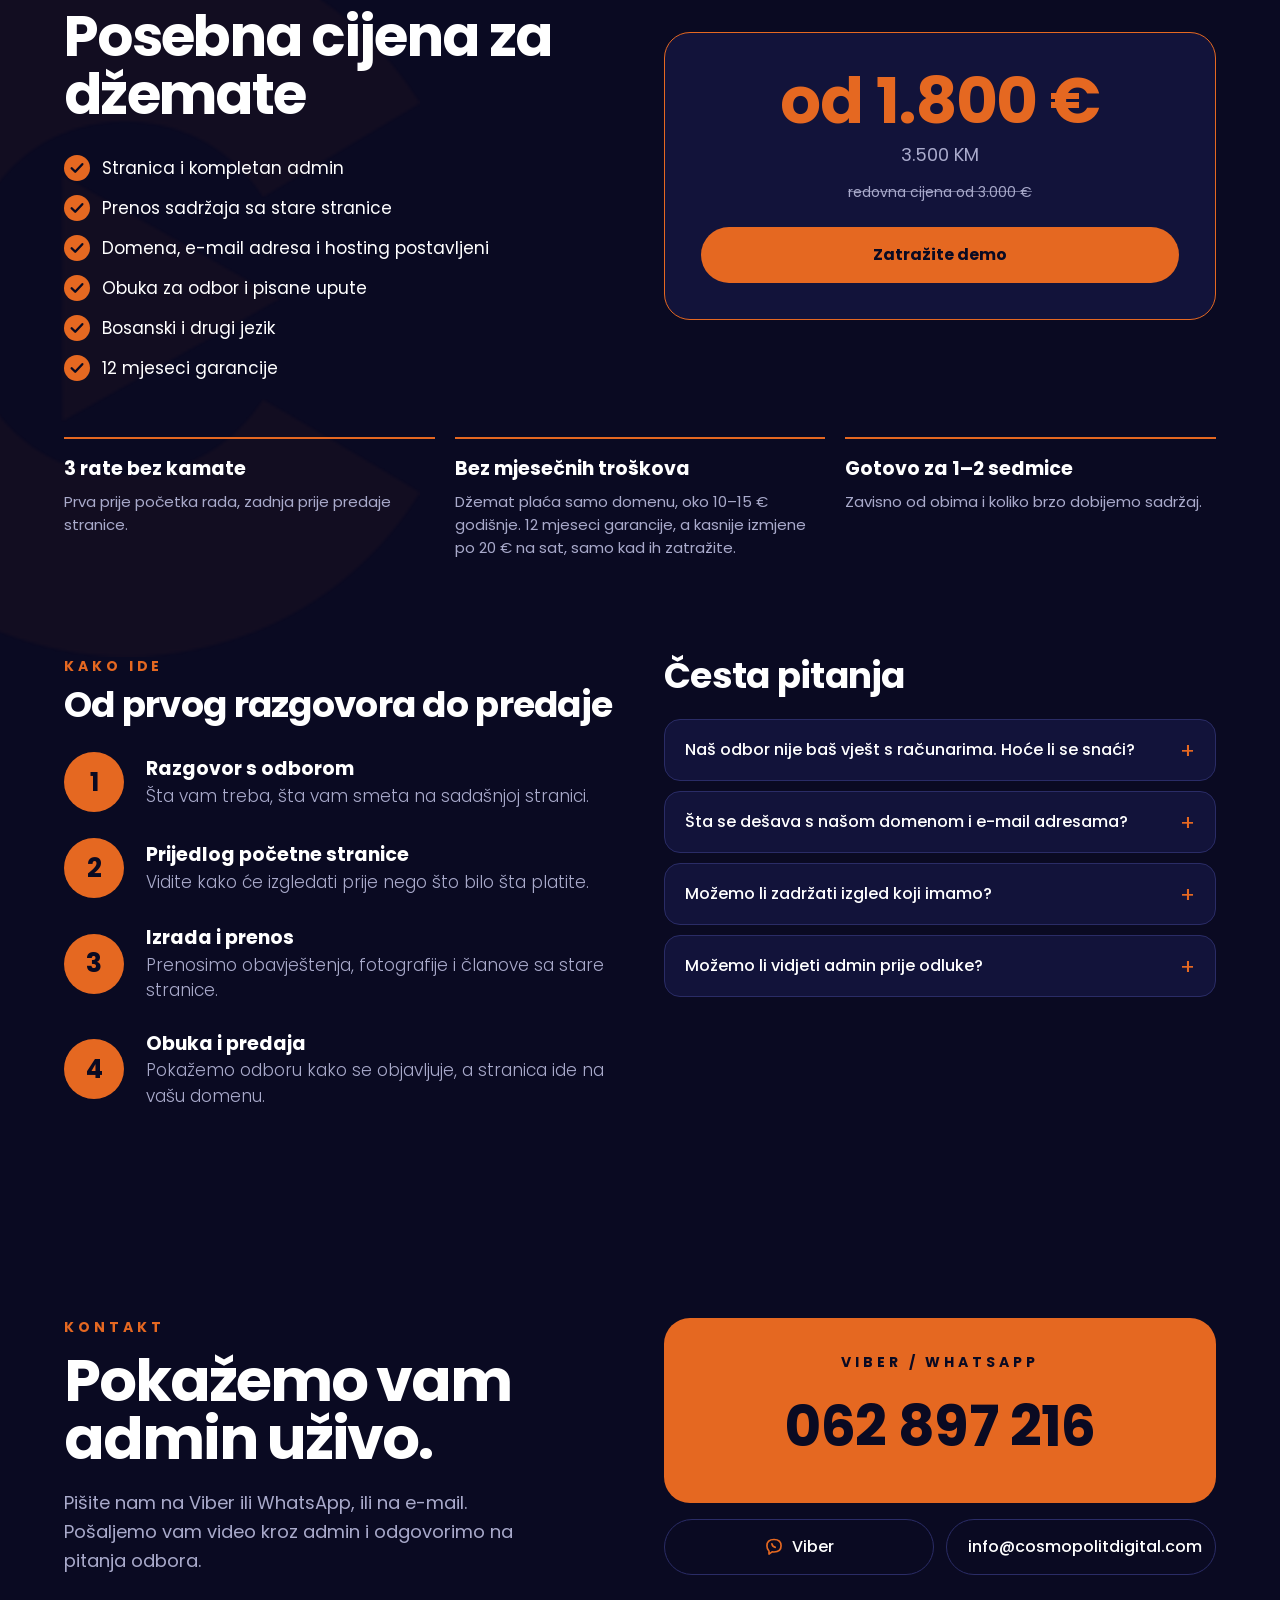
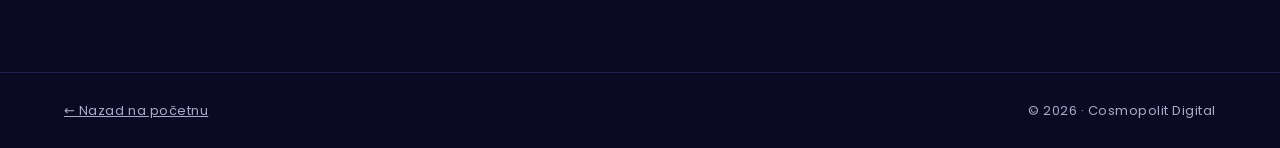
==== commit f3f6634e: "Džemati: phone notifications without an app Co-Authored-By: Claude Opus 5.5 <noreply@anthropic.com> " ====
--- a/public/dzemati/index.html
+++ b/public/dzemati/index.html
@@ -18,7 +18,7 @@
 <link rel="icon" type="image/png" sizes="32x32" href="../favicon-32.png">
 <link rel="apple-touch-icon" href="../apple-touch-icon.png">
 <link rel="preload" href="../assets/fonts/poppins-bold.woff" as="font" type="font/woff" crossorigin>
-<link rel="stylesheet" href="../assets/css/site.css?v=c28b56ad">
+<link rel="stylesheet" href="../assets/css/site.css?v=e0a35024">
 <script type="application/ld+json">
 {"@context":"https://schema.org","@type":"Service","name":"Web stranica za d\u017eemat i islamsku zajednicu, s adminom | Cosmopolit Digital","description":"Web stranica s adminom za d\u017eemate i islamske zajednice: obavje\u0161tenja, hutbe, vaktija, \u010dlanstvo i d\u017eenaze. Odbor sve objavljuje sam. Od 1.800 \u20ac.","url":"https://cosmopolitdigital.com/dzemati/","inLanguage":"bs","serviceType":"Web design","areaServed":["AT","DE","CH","BA"],"offers":{"@type":"Offer","price":"1800","priceCurrency":"EUR"},"provider":{"@type":"ProfessionalService","name":"Cosmopolit Digital","url":"https://cosmopolitdigital.com/","telephone":"+38762897216","email":"info@cosmopolitdigital.com"}}
 </script>
@@ -91,6 +91,10 @@
     <img src="../assets/img/dz/site-clanstvo.jpg" alt="Stranica džemata na mobitelu: online članstvo" width="750" height="1630">
     <div><h3>A džematlije vide ovo</h3><p class="muted">Uredna, brza stranica koja se lijepo čita na mobitelu, s vaktijom, obavještenjima i mogućnošću učlanjenja.</p></div>
   </div>
+  <a class="qibla-card notif-card" href="https://dzematizetnanic.com/notifikacije.html" target="_blank" rel="noopener">
+    <img src="../assets/img/dz/notifikacije-mobile.jpg" alt="Uključivanje obavještenja i podsjetnika za namaz na telefonu" width="390" height="844">
+    <div><h3>Obavještenja stižu na telefon, kao iz aplikacije</h3><p class="muted">Džematlije sačuvaju stranicu na početni ekran telefona i uključe obavještenja. Kad odbor objavi dženazu, promjenu namaza, hutbu ili događaj, obavještenje stiže odmah. Mogu uključiti i podsjetnik za namaz. Radi na iPhoneu i Androidu, besplatno, bez aplikacije iz trgovine, bez imena i e-maila.</p><span class="link-arrow">Pogledajte na stranici džemata <svg width="16" height="16" viewBox="0 0 16 16" fill="none" aria-hidden="true"><path d="M3 8h10M9 4l4 4-4 4" stroke="currentColor" stroke-width="1.8" stroke-linecap="round" stroke-linejoin="round"/></svg></span></div>
+  </a>
 </section>
 
 <!-- PROBLEM -->
@@ -295,6 +299,7 @@
   <div class="value-table card-light">
     <div class="vt-row vt-head"><span>Šta je uključeno</span><span>Drugdje</span><span>Kod nas</span></div>
     <div class="vt-row"><span><strong>Web stranica s adminom za odbor</strong><small>Obavještenja, hutbe, albumi, termini, vakifi, više urednika</small></span><span class="vt-else" data-label="Drugdje">od 8.000 €</span><span class="vt-us" data-label="Kod nas"><svg width="18" height="18" viewBox="0 0 22 22" fill="none" aria-hidden="true"><circle cx="11" cy="11" r="11" fill="#E56821"/><path d="M6.5 11.2l3 3 6-6.4" stroke="#0A0A22" stroke-width="2" stroke-linecap="round" stroke-linejoin="round"/></svg>uključeno</span></div>
+    <div class="vt-row"><span><strong>Obavještenja na telefon</strong><small>Dženaze, hutbe i događaji stižu kao obavještenje, plus podsjetnik za namaz</small></span><span class="vt-else" data-label="Drugdje">zasebna aplikacija za iPhone i Android</span><span class="vt-us" data-label="Kod nas"><svg width="18" height="18" viewBox="0 0 22 22" fill="none" aria-hidden="true"><circle cx="11" cy="11" r="11" fill="#E56821"/><path d="M6.5 11.2l3 3 6-6.4" stroke="#0A0A22" stroke-width="2" stroke-linecap="round" stroke-linejoin="round"/></svg>uključeno</span></div>
     <div class="vt-row"><span><strong>Članstvo i mailing lista</strong><small>Online prijave, e-mail obavještenja, uvoz starih lista</small></span><span class="vt-else" data-label="Drugdje">120–420 € godišnje</span><span class="vt-us" data-label="Kod nas"><svg width="18" height="18" viewBox="0 0 22 22" fill="none" aria-hidden="true"><circle cx="11" cy="11" r="11" fill="#E56821"/><path d="M6.5 11.2l3 3 6-6.4" stroke="#0A0A22" stroke-width="2" stroke-linecap="round" stroke-linejoin="round"/></svg>uključeno</span></div>
     <div class="vt-row"><span><strong>Vaktija za cijelu godinu</strong><small>Prikaz na početnoj, vrijeme džume i godišnja vaktija u PDF-u, u dizajnu džemata, za preuzimanje, uz kibla kompas</small></span><span class="vt-else" data-label="Drugdje">uz dodatnu programersku izradu</span><span class="vt-us" data-label="Kod nas"><svg width="18" height="18" viewBox="0 0 22 22" fill="none" aria-hidden="true"><circle cx="11" cy="11" r="11" fill="#E56821"/><path d="M6.5 11.2l3 3 6-6.4" stroke="#0A0A22" stroke-width="2" stroke-linecap="round" stroke-linejoin="round"/></svg>uključeno</span></div>
     <div class="vt-row"><span><strong>Ramazanska vaktija</strong><small>Za vrijeme Ramazana vaktija sama prikazuje sehur i iftar, uz ramazansku vaktiju u PDF-u</small></span><span class="vt-else" data-label="Drugdje">uz dodatni dizajn</span><span class="vt-us" data-label="Kod nas"><svg width="18" height="18" viewBox="0 0 22 22" fill="none" aria-hidden="true"><circle cx="11" cy="11" r="11" fill="#E56821"/><path d="M6.5 11.2l3 3 6-6.4" stroke="#0A0A22" stroke-width="2" stroke-linecap="round" stroke-linejoin="round"/></svg>uključeno</span></div>
--- a/public/assets/css/site.css
+++ b/public/assets/css/site.css
@@ -392,3 +392,6 @@
 .qibla-card h3{font-size:24px;font-weight:700;letter-spacing:-.01em}
 .qibla-card p{margin:10px 0 14px;line-height:1.6}
 @media (max-width:640px){.qibla-card{flex-wrap:wrap;gap:14px;padding:20px}.qibla-card img{width:calc(50% - 7px);height:auto;aspect-ratio:375/700}.qibla-card div{margin-left:0}}
+.phones-flow .notif-card{grid-column:1/-1;margin-top:24px}
+.notif-card div{max-width:720px}
+@media (max-width:640px){.notif-card img{width:46%;}}
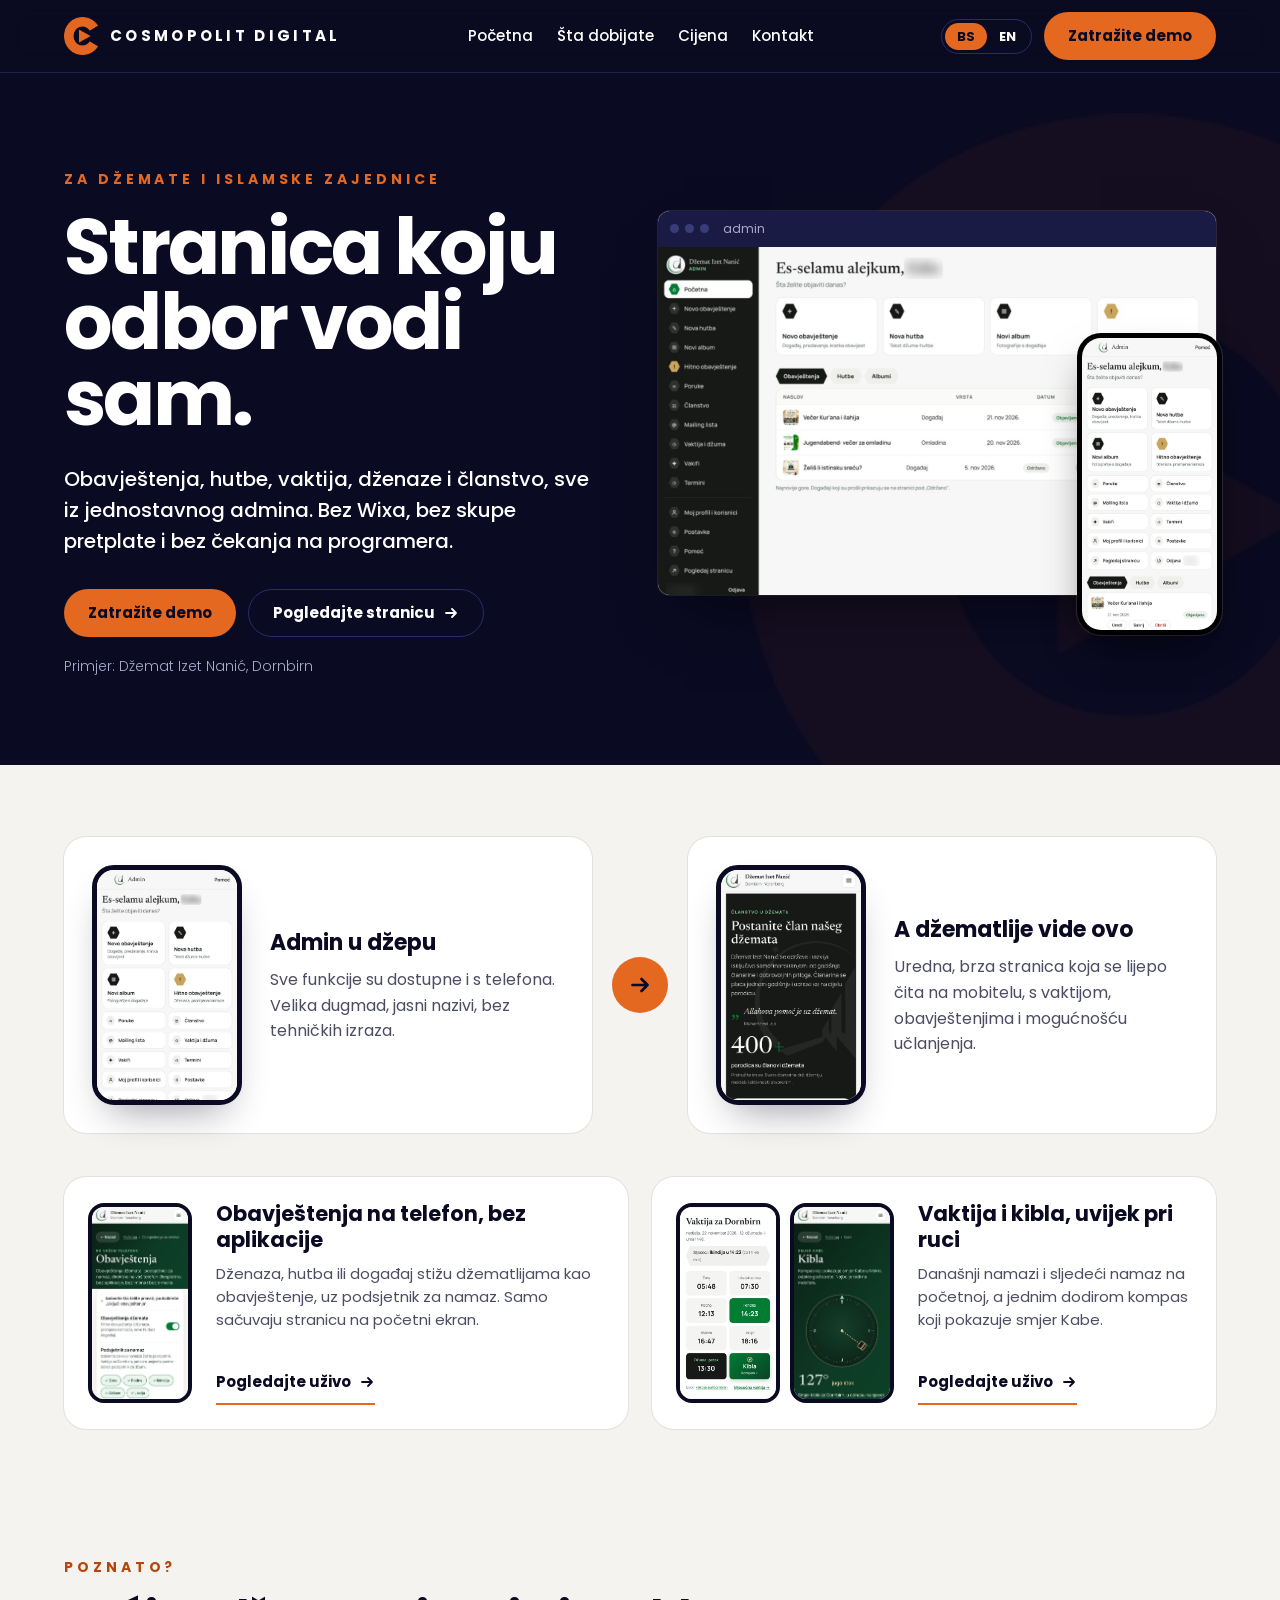
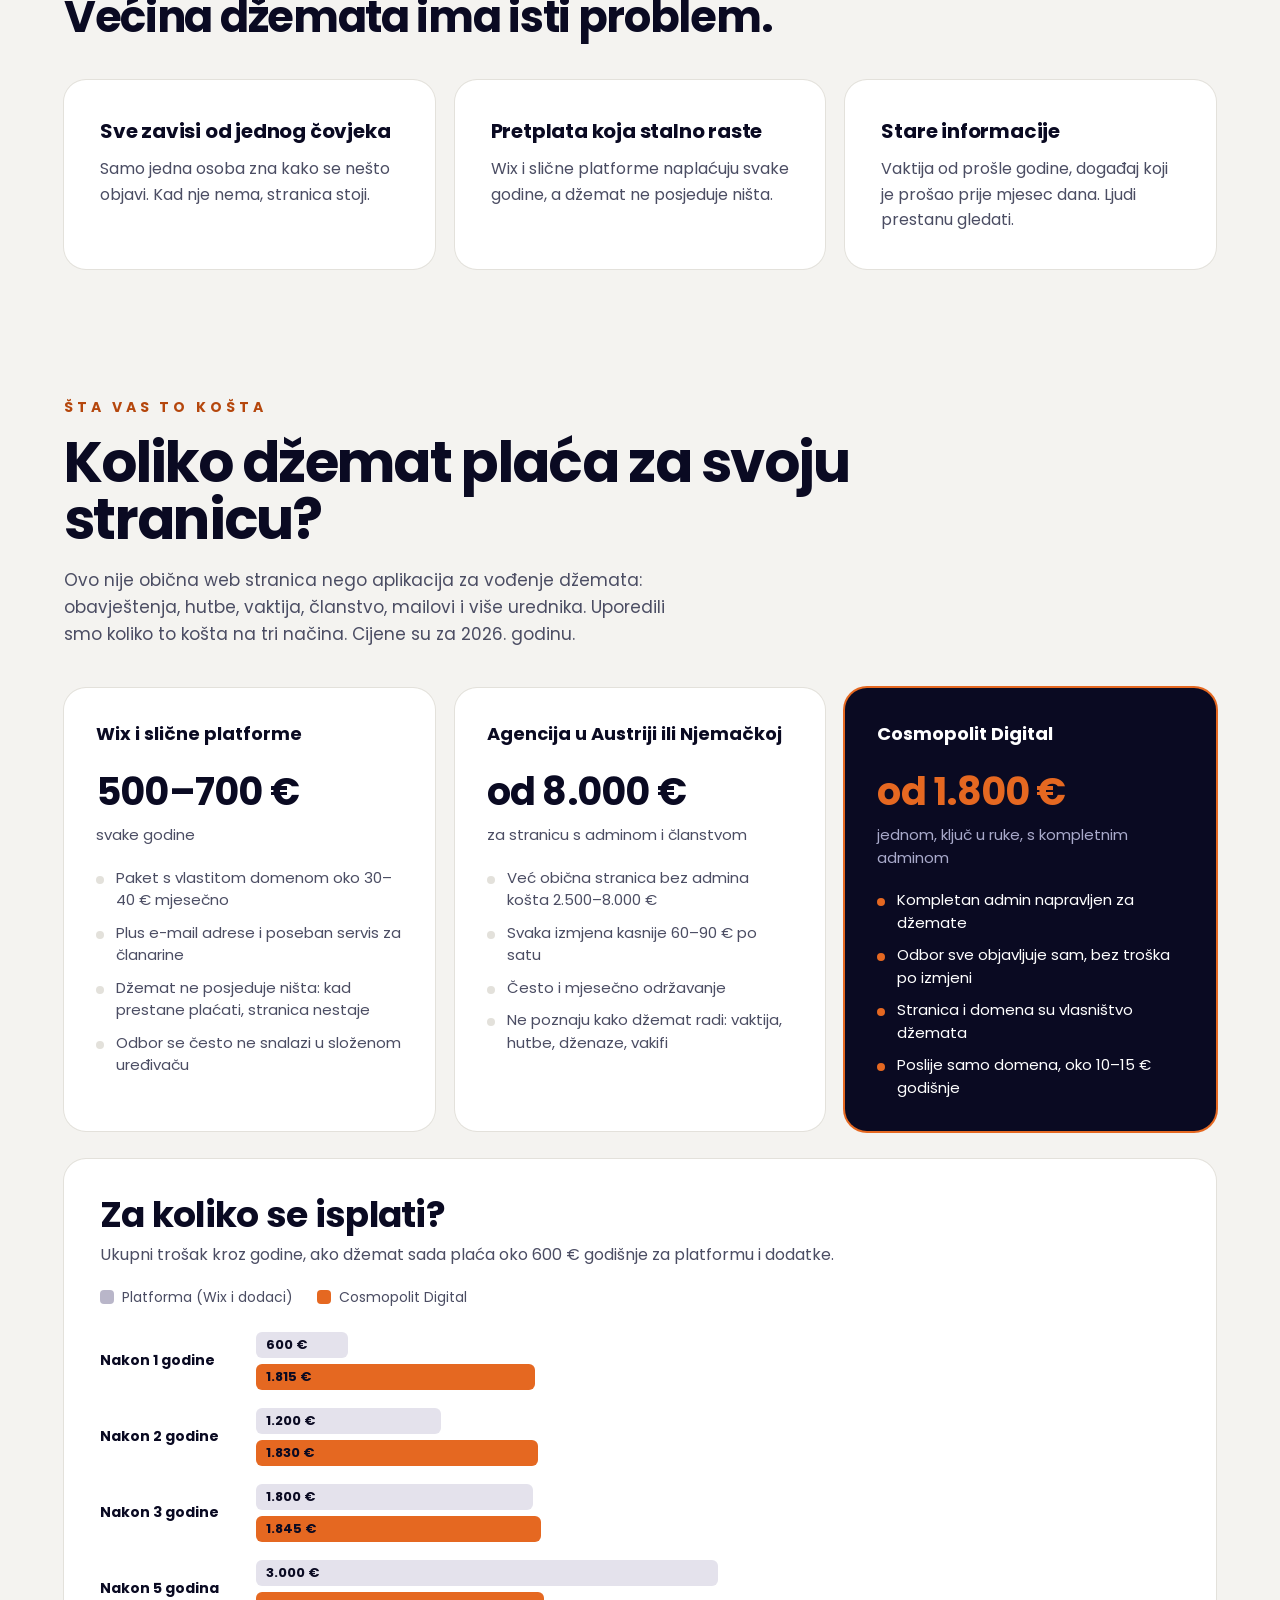
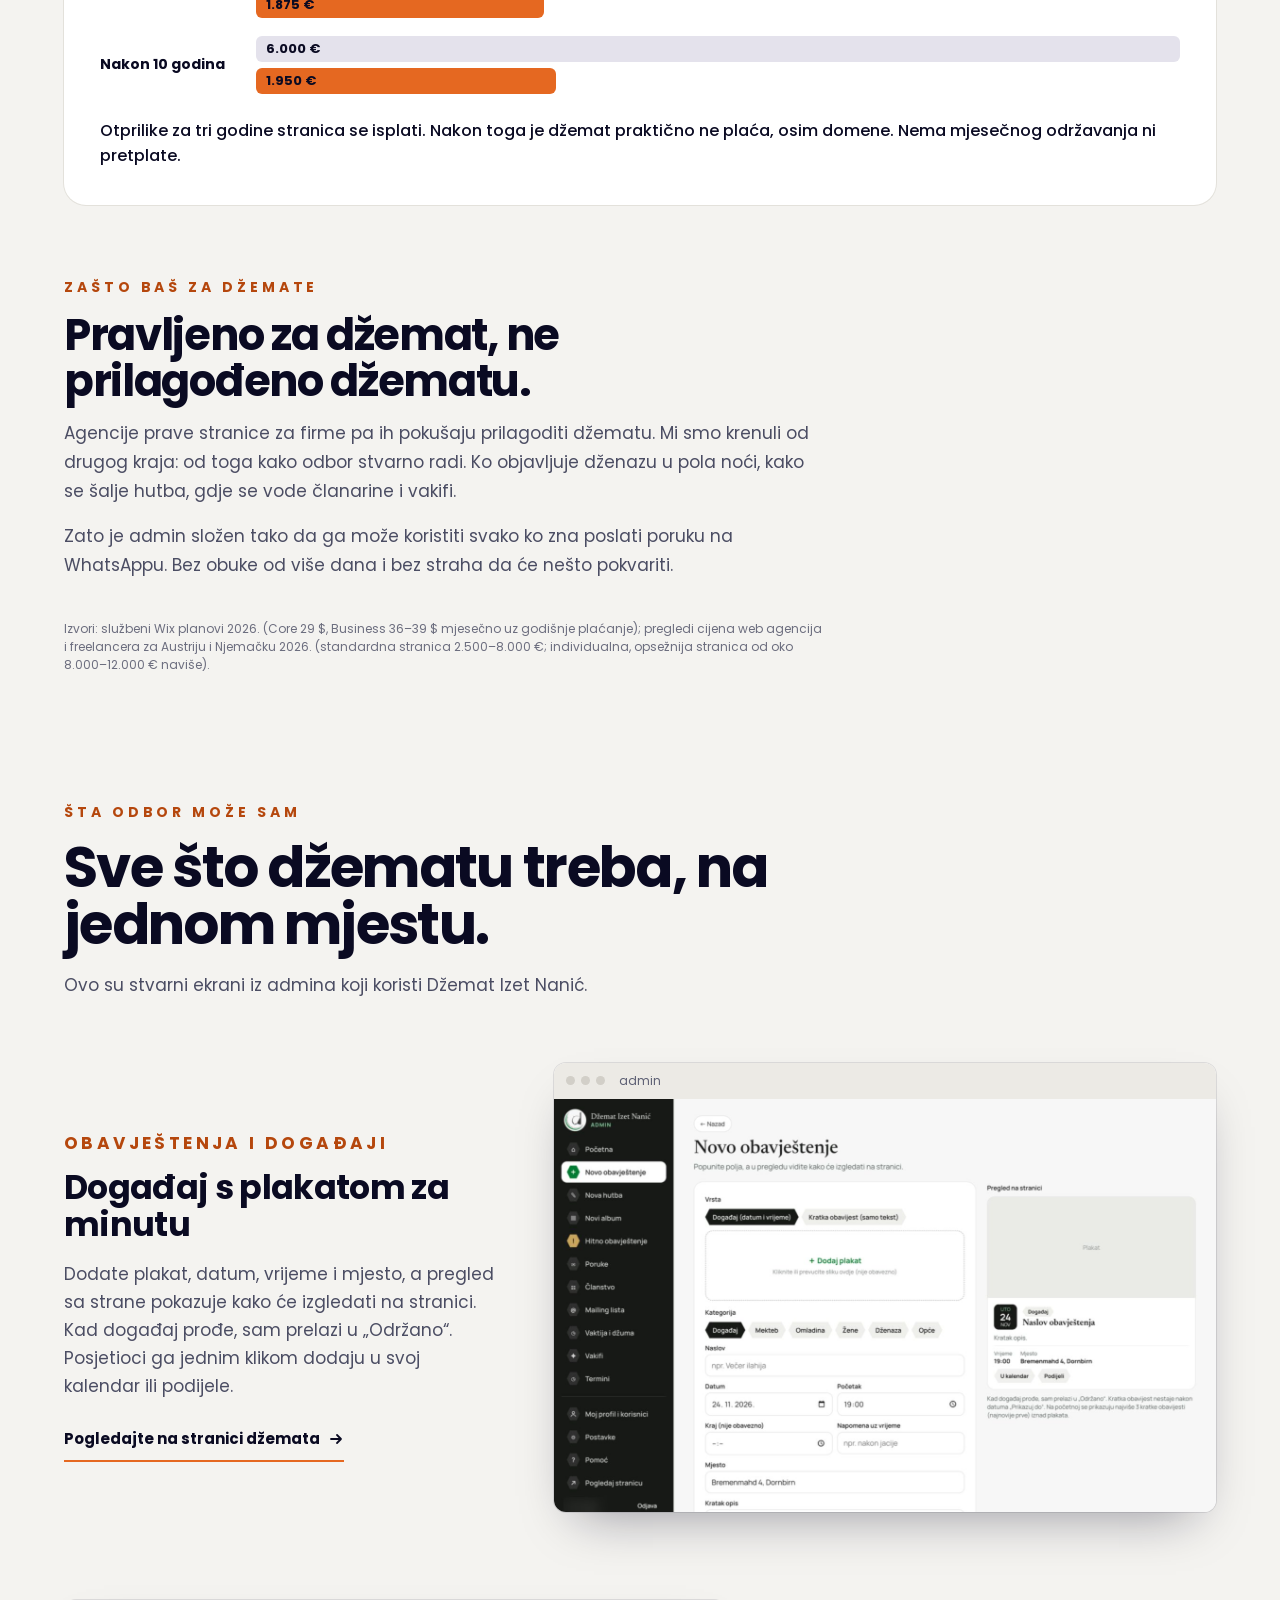
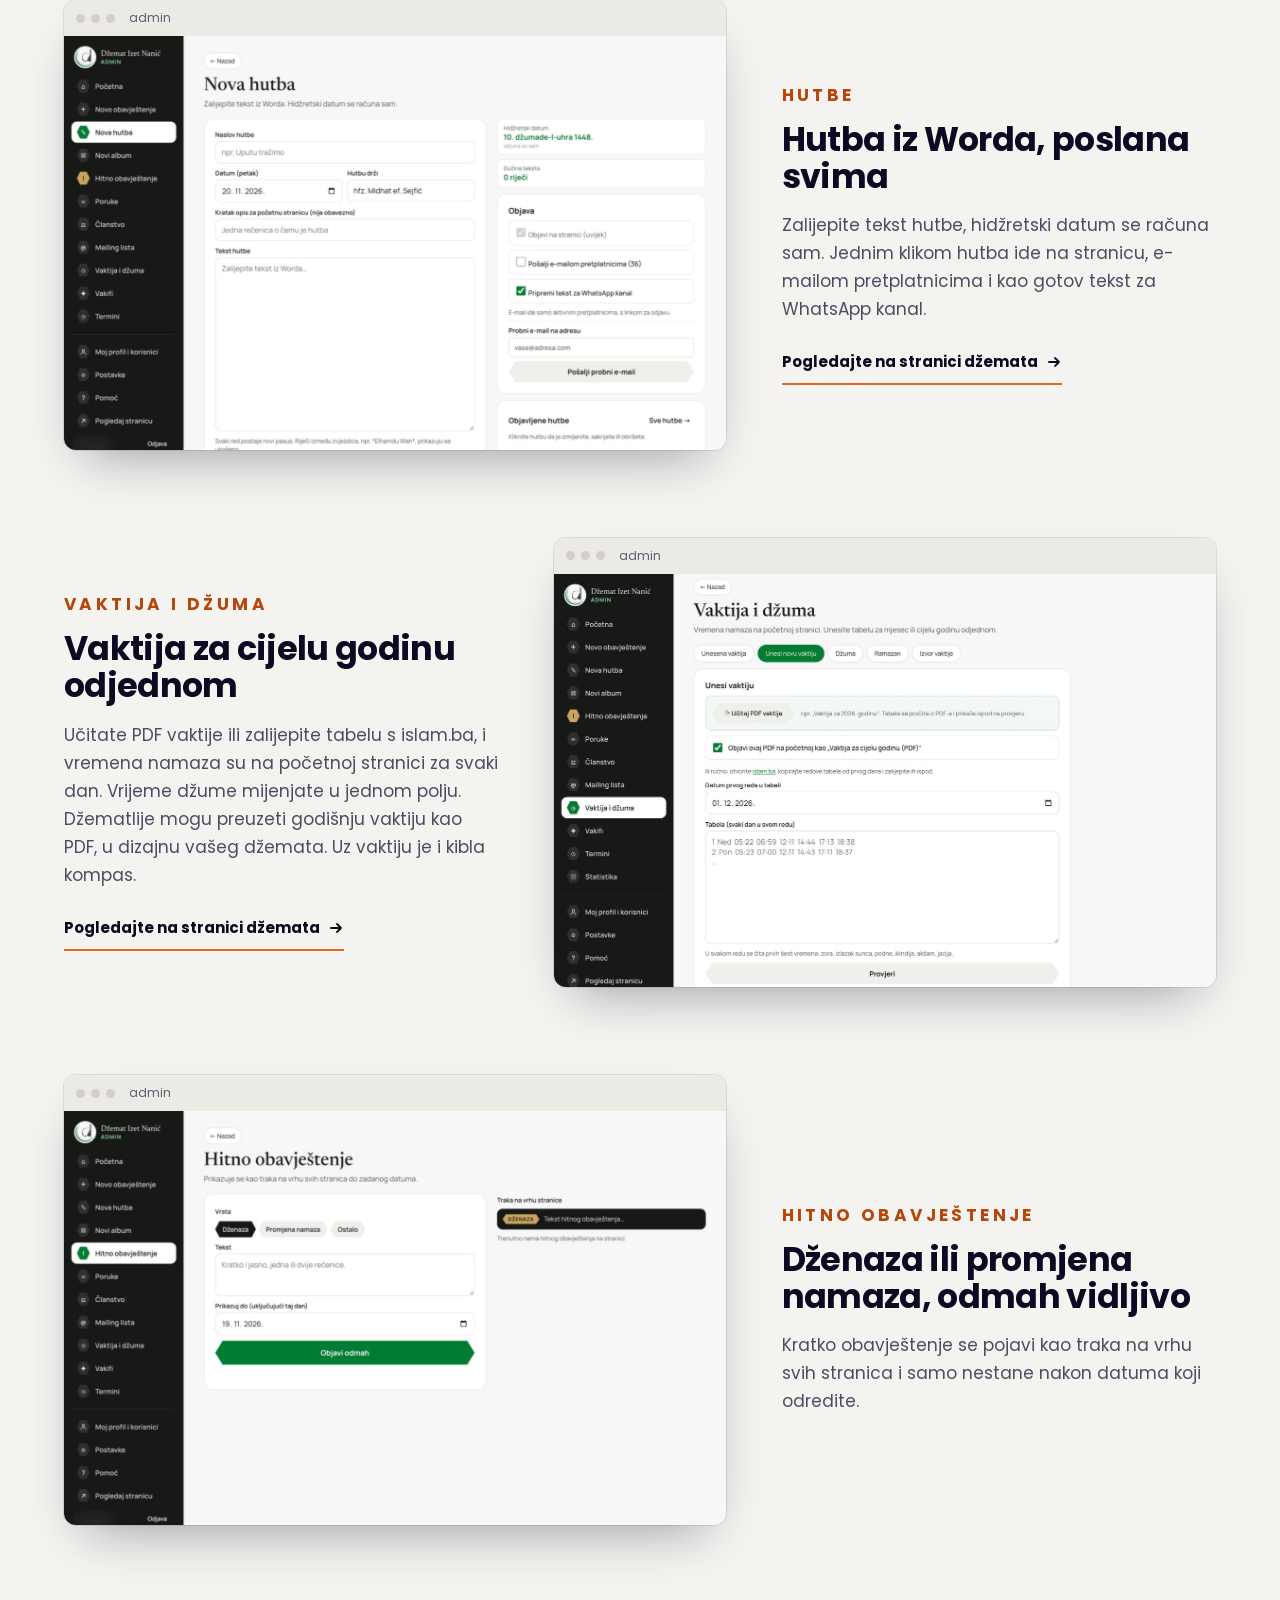
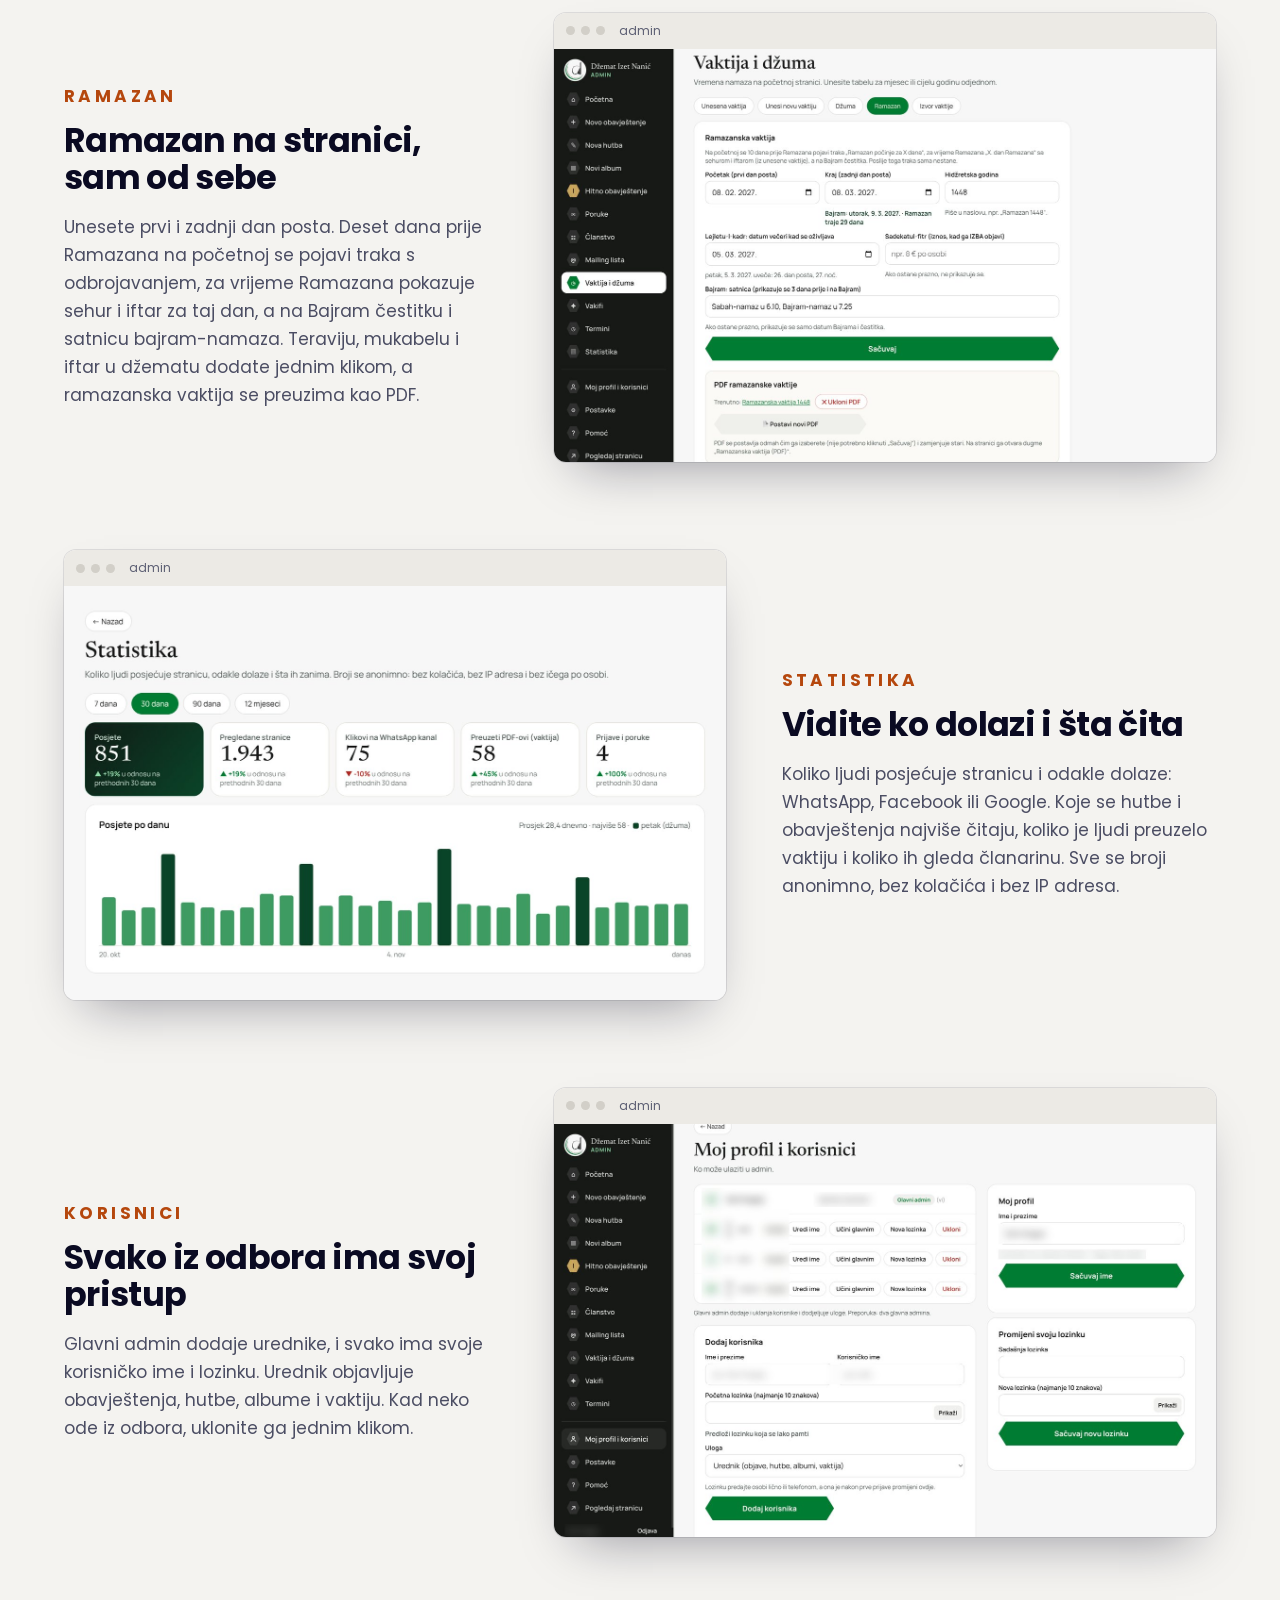
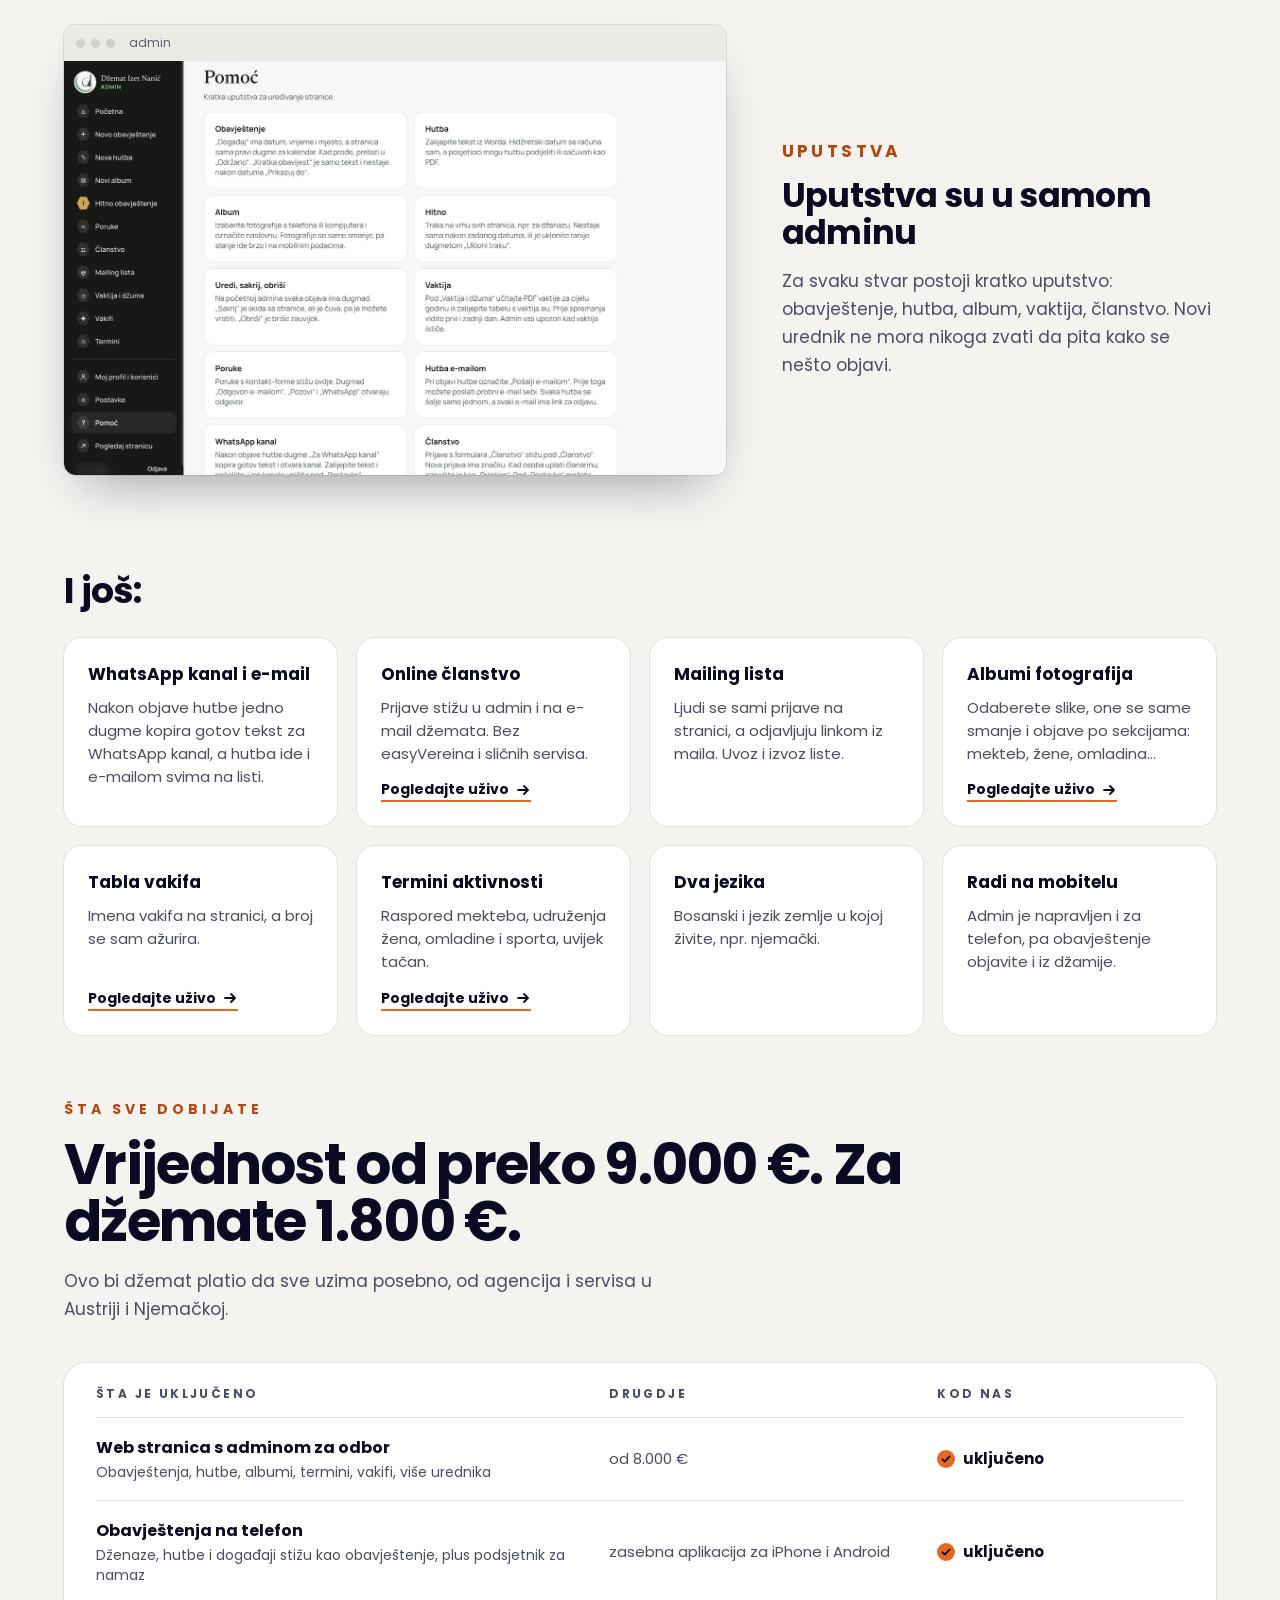
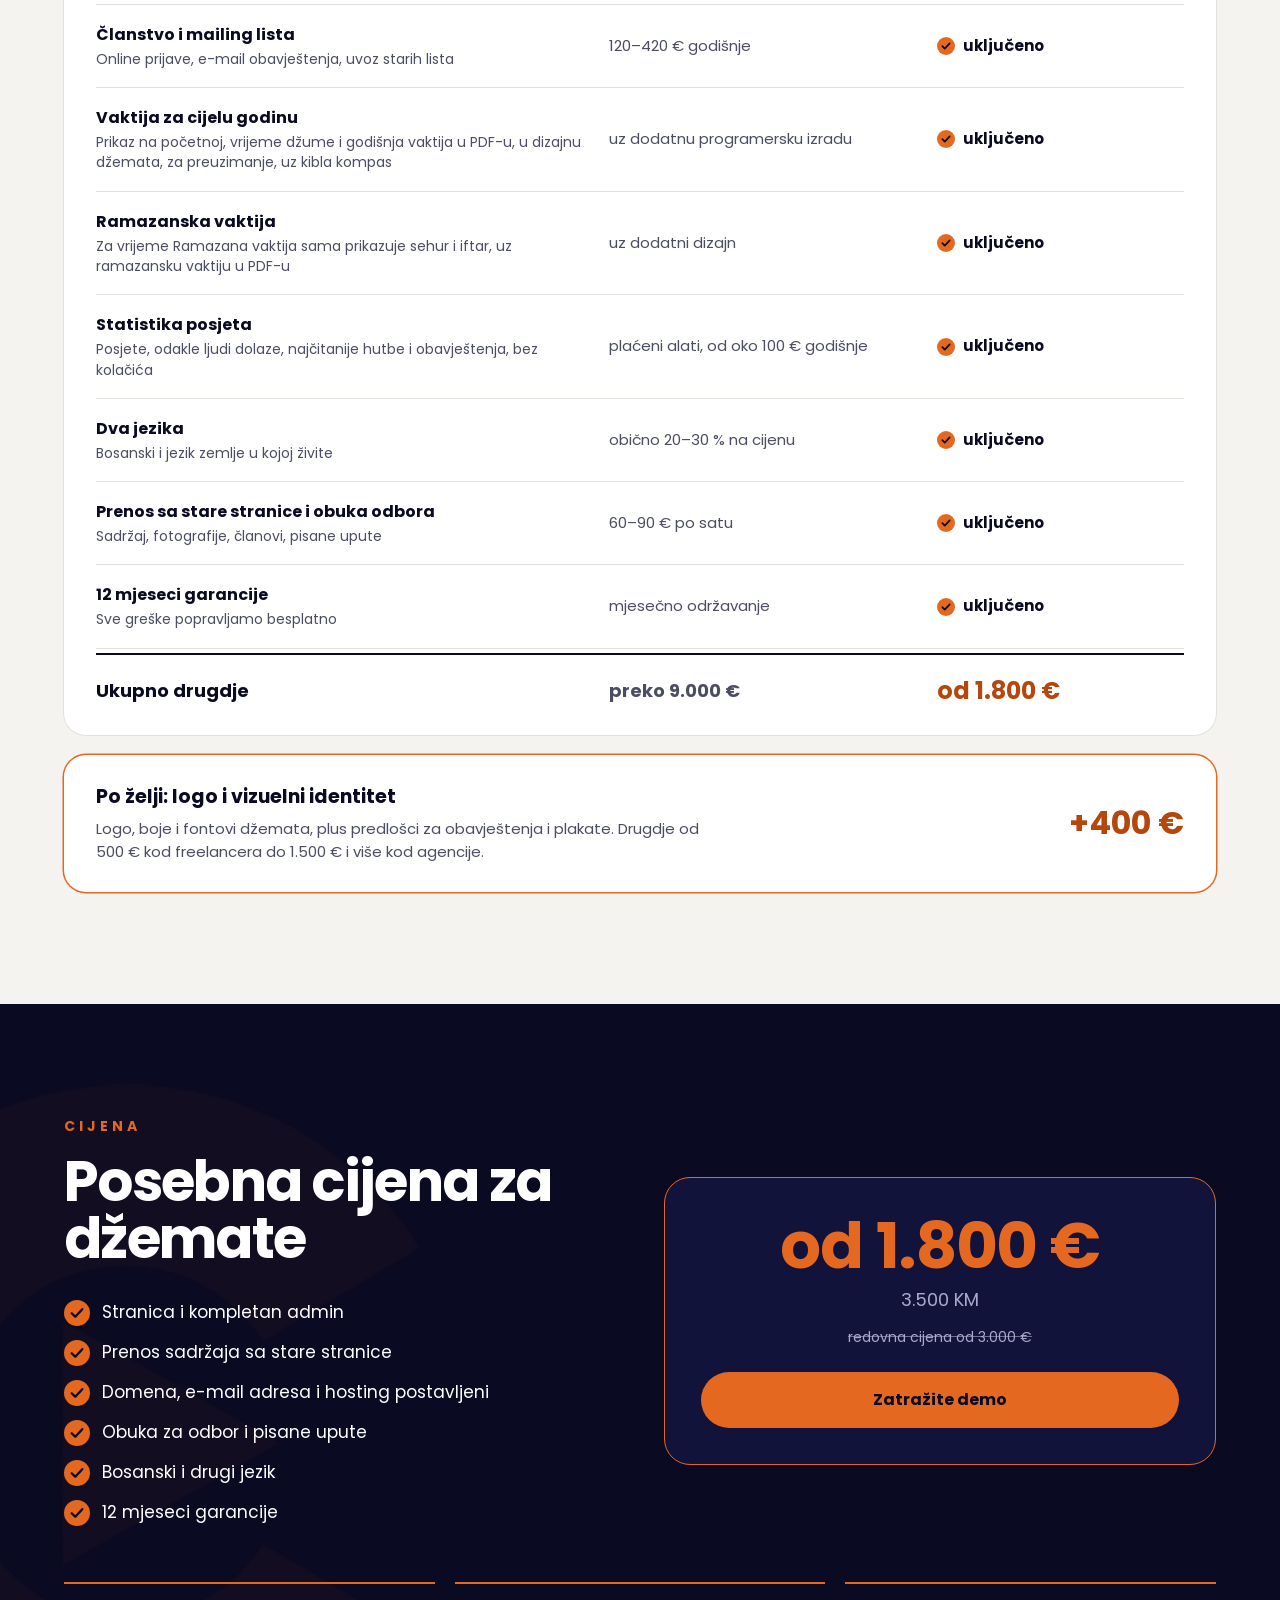
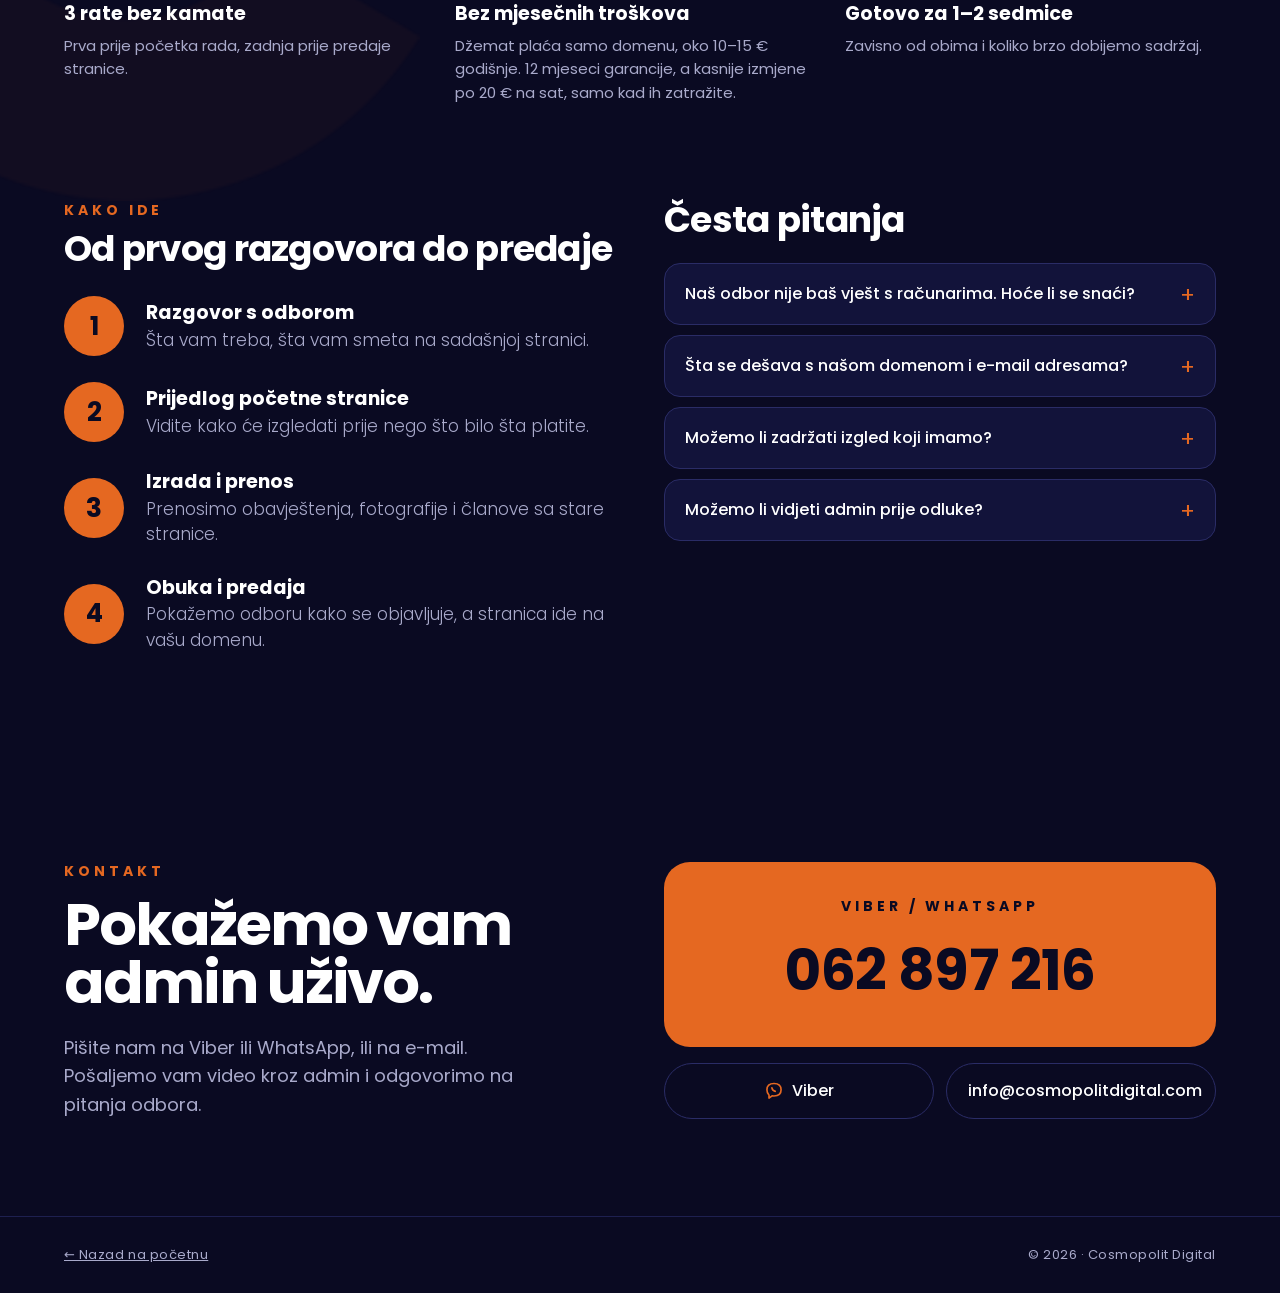
==== commit e058b78d: "Džemati: notifications and Qibla as two hit cards at the top Co-Authored-By: Claude Opus 5.5 <norepl" ====
--- a/public/dzemati/index.html
+++ b/public/dzemati/index.html
@@ -18,7 +18,7 @@
 <link rel="icon" type="image/png" sizes="32x32" href="../favicon-32.png">
 <link rel="apple-touch-icon" href="../apple-touch-icon.png">
 <link rel="preload" href="../assets/fonts/poppins-bold.woff" as="font" type="font/woff" crossorigin>
-<link rel="stylesheet" href="../assets/css/site.css?v=e0a35024">
+<link rel="stylesheet" href="../assets/css/site.css?v=9061a1c7">
 <script type="application/ld+json">
 {"@context":"https://schema.org","@type":"Service","name":"Web stranica za d\u017eemat i islamsku zajednicu, s adminom | Cosmopolit Digital","description":"Web stranica s adminom za d\u017eemate i islamske zajednice: obavje\u0161tenja, hutbe, vaktija, \u010dlanstvo i d\u017eenaze. Odbor sve objavljuje sam. Od 1.800 \u20ac.","url":"https://cosmopolitdigital.com/dzemati/","inLanguage":"bs","serviceType":"Web design","areaServed":["AT","DE","CH","BA"],"offers":{"@type":"Offer","price":"1800","priceCurrency":"EUR"},"provider":{"@type":"ProfessionalService","name":"Cosmopolit Digital","url":"https://cosmopolitdigital.com/","telephone":"+38762897216","email":"info@cosmopolitdigital.com"}}
 </script>
@@ -91,10 +91,16 @@
     <img src="../assets/img/dz/site-clanstvo.jpg" alt="Stranica džemata na mobitelu: online članstvo" width="750" height="1630">
     <div><h3>A džematlije vide ovo</h3><p class="muted">Uredna, brza stranica koja se lijepo čita na mobitelu, s vaktijom, obavještenjima i mogućnošću učlanjenja.</p></div>
   </div>
-  <a class="qibla-card notif-card" href="https://dzematizetnanic.com/notifikacije.html" target="_blank" rel="noopener">
-    <img src="../assets/img/dz/notifikacije-mobile.jpg" alt="Uključivanje obavještenja i podsjetnika za namaz na telefonu" width="390" height="844">
-    <div><h3>Obavještenja stižu na telefon, kao iz aplikacije</h3><p class="muted">Džematlije sačuvaju stranicu na početni ekran telefona i uključe obavještenja. Kad odbor objavi dženazu, promjenu namaza, hutbu ili događaj, obavještenje stiže odmah. Mogu uključiti i podsjetnik za namaz. Radi na iPhoneu i Androidu, besplatno, bez aplikacije iz trgovine, bez imena i e-maila.</p><span class="link-arrow">Pogledajte na stranici džemata <svg width="16" height="16" viewBox="0 0 16 16" fill="none" aria-hidden="true"><path d="M3 8h10M9 4l4 4-4 4" stroke="currentColor" stroke-width="1.8" stroke-linecap="round" stroke-linejoin="round"/></svg></span></div>
-  </a>
+  <div class="hits">
+    <a class="hit-card" href="https://dzematizetnanic.com/notifikacije.html" target="_blank" rel="noopener">
+      <div class="hit-shots"><img src="../assets/img/dz/notifikacije-mobile.jpg" alt="Uključivanje obavještenja i podsjetnika za namaz na telefonu" width="390" height="844"></div>
+      <div><h3>Obavještenja na telefon, bez aplikacije</h3><p class="muted">Dženaza, hutba ili događaj stižu džematlijama kao obavještenje, uz podsjetnik za namaz. Samo sačuvaju stranicu na početni ekran.</p><span class="link-arrow">Pogledajte uživo <svg width="16" height="16" viewBox="0 0 16 16" fill="none" aria-hidden="true"><path d="M3 8h10M9 4l4 4-4 4" stroke="currentColor" stroke-width="1.8" stroke-linecap="round" stroke-linejoin="round"/></svg></span></div>
+    </a>
+    <a class="hit-card" href="https://dzematizetnanic.com/kibla.html" target="_blank" rel="noopener">
+      <div class="hit-shots"><img src="../assets/img/dz/vaktija-kartica.jpg" alt="Vaktija na početnoj stranici s dugmetom za kiblu" width="358" height="681"><img src="../assets/img/dz/kibla-mobile.jpg" alt="Kibla kompas na mobitelu" width="390" height="844"></div>
+      <div><h3>Vaktija i kibla, uvijek pri ruci</h3><p class="muted">Današnji namazi i sljedeći namaz na početnoj, a jednim dodirom kompas koji pokazuje smjer Kabe.</p><span class="link-arrow">Pogledajte uživo <svg width="16" height="16" viewBox="0 0 16 16" fill="none" aria-hidden="true"><path d="M3 8h10M9 4l4 4-4 4" stroke="currentColor" stroke-width="1.8" stroke-linecap="round" stroke-linejoin="round"/></svg></span></div>
+    </a>
+  </div>
 </section>
 
 <!-- PROBLEM -->
@@ -281,11 +287,6 @@
     </article>
   </div>
 
-  <a class="qibla-card" href="https://dzematizetnanic.com/kibla.html" target="_blank" rel="noopener">
-    <img src="../assets/img/dz/vaktija-kartica.jpg" alt="Vaktija na početnoj stranici s dugmetom za kiblu" width="358" height="681" loading="lazy">
-    <img src="../assets/img/dz/kibla-mobile.jpg" alt="Kibla kompas na mobitelu" width="390" height="844" loading="lazy">
-    <div><h3>Vaktija i kibla, uvijek pri ruci</h3><p class="muted">Na početnoj su današnja vremena namaza i sljedeći namaz. Jednim dodirom otvara se kompas koji na mobitelu pokazuje smjer Kabe, odakle god da ste.</p><span class="link-arrow">Pogledajte na stranici džemata <svg width="16" height="16" viewBox="0 0 16 16" fill="none" aria-hidden="true"><path d="M3 8h10M9 4l4 4-4 4" stroke="currentColor" stroke-width="1.8" stroke-linecap="round" stroke-linejoin="round"/></svg></span></div>
-  </a>
   <h3 class="h-sm" style="margin-top:96px;margin-bottom:28px">I još:</h3>
   <ul class="more-grid">
 <li><strong>WhatsApp kanal i e-mail</strong><span class="muted">Nakon objave hutbe jedno dugme kopira gotov tekst za WhatsApp kanal, a hutba ide i e-mailom svima na listi.</span></li><li><strong>Online članstvo</strong><span class="muted">Prijave stižu u admin i na e-mail džemata. Bez easyVereina i sličnih servisa.</span><a class="more-link" href="https://dzematizetnanic.com/clanstvo.html" target="_blank" rel="noopener">Pogledajte uživo <svg width="16" height="16" viewBox="0 0 16 16" fill="none" aria-hidden="true"><path d="M3 8h10M9 4l4 4-4 4" stroke="currentColor" stroke-width="1.8" stroke-linecap="round" stroke-linejoin="round"/></svg></a></li><li><strong>Mailing lista</strong><span class="muted">Ljudi se sami prijave na stranici, a odjavljuju linkom iz maila. Uvoz i izvoz liste.</span></li><li><strong>Albumi fotografija</strong><span class="muted">Odaberete slike, one se same smanje i objave po sekcijama: mekteb, žene, omladina…</span><a class="more-link" href="https://dzematizetnanic.com/galerija.html" target="_blank" rel="noopener">Pogledajte uživo <svg width="16" height="16" viewBox="0 0 16 16" fill="none" aria-hidden="true"><path d="M3 8h10M9 4l4 4-4 4" stroke="currentColor" stroke-width="1.8" stroke-linecap="round" stroke-linejoin="round"/></svg></a></li><li><strong>Tabla vakifa</strong><span class="muted">Imena vakifa na stranici, a broj se sam ažurira.</span><a class="more-link" href="https://dzematizetnanic.com/vakifi.html" target="_blank" rel="noopener">Pogledajte uživo <svg width="16" height="16" viewBox="0 0 16 16" fill="none" aria-hidden="true"><path d="M3 8h10M9 4l4 4-4 4" stroke="currentColor" stroke-width="1.8" stroke-linecap="round" stroke-linejoin="round"/></svg></a></li><li><strong>Termini aktivnosti</strong><span class="muted">Raspored mekteba, udruženja žena, omladine i sporta, uvijek tačan.</span><a class="more-link" href="https://dzematizetnanic.com/aktivnosti.html" target="_blank" rel="noopener">Pogledajte uživo <svg width="16" height="16" viewBox="0 0 16 16" fill="none" aria-hidden="true"><path d="M3 8h10M9 4l4 4-4 4" stroke="currentColor" stroke-width="1.8" stroke-linecap="round" stroke-linejoin="round"/></svg></a></li><li><strong>Dva jezika</strong><span class="muted">Bosanski i jezik zemlje u kojoj živite, npr. njemački.</span></li><li><strong>Radi na mobitelu</strong><span class="muted">Admin je napravljen i za telefon, pa obavještenje objavite i iz džamije.</span></li>  </ul>
--- a/public/assets/css/site.css
+++ b/public/assets/css/site.css
@@ -395,3 +395,14 @@
 .phones-flow .notif-card{grid-column:1/-1;margin-top:24px}
 .notif-card div{max-width:720px}
 @media (max-width:640px){.notif-card img{width:46%;}}
+/* džemati: two "hit" cards under the admin/site flow */
+.phones-flow .hits{grid-column:1/-1;display:grid;grid-template-columns:repeat(2,minmax(0,1fr));gap:24px;margin-top:24px}
+.hit-card{display:flex;align-items:center;gap:24px;padding:24px;background:#fff;border-radius:var(--radius);box-shadow:0 0 0 1px var(--paper-line);text-decoration:none;color:var(--ink);transition:box-shadow .15s}
+.hit-card:hover{box-shadow:0 0 0 2px var(--orange)}
+.hit-shots{flex:none;display:flex;gap:10px}
+.hit-shots img{width:104px;height:200px;object-fit:cover;object-position:top;border-radius:16px;border:4px solid var(--navy)}
+.hit-card h3{font-size:21px;font-weight:700;line-height:1.25}
+.hit-card p{margin:8px 0 12px;line-height:1.55;font-size:15px}
+@media (max-width:980px){.phones-flow .hits{grid-template-columns:1fr}}
+@media (max-width:560px){.hit-card{gap:16px;padding:18px}.hit-shots img{width:78px;height:150px}}
+@media (max-width:560px){.hit-card{flex-direction:column;align-items:flex-start}.hit-shots img{width:110px;height:200px}}
